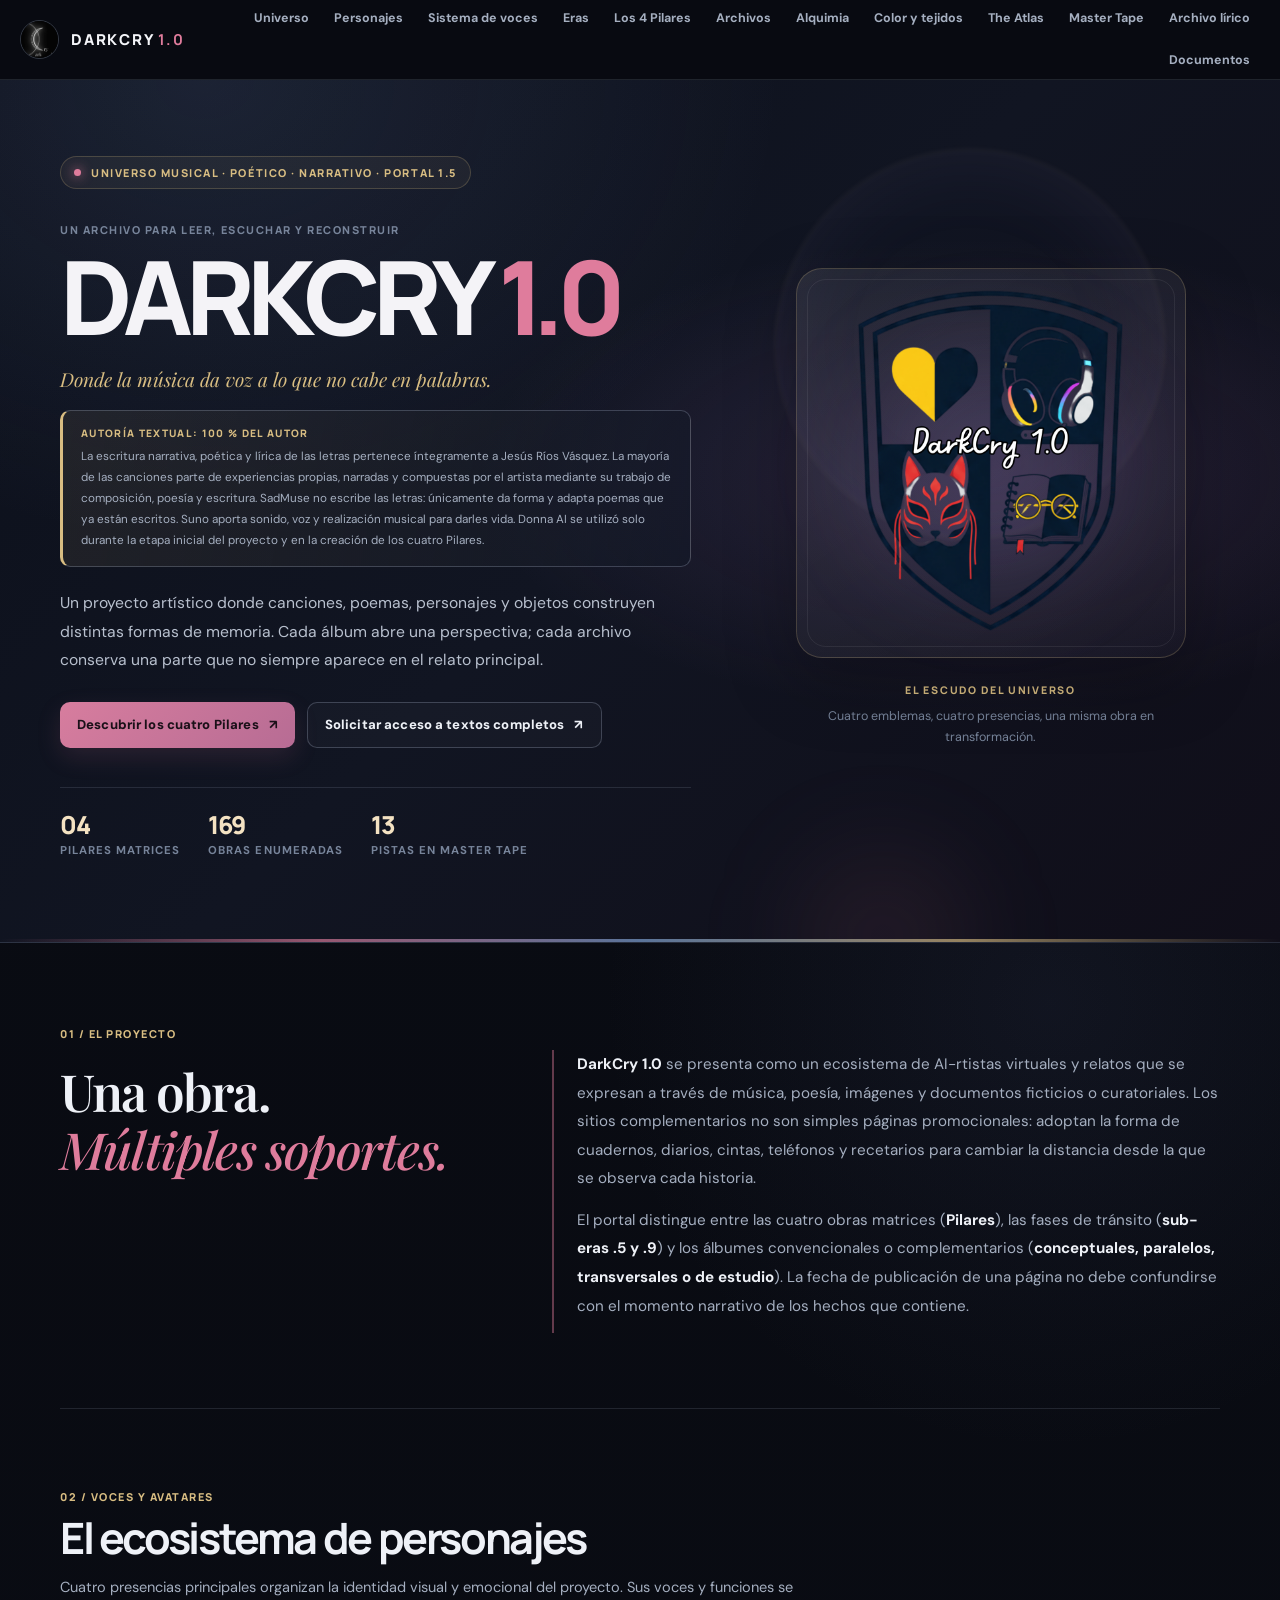
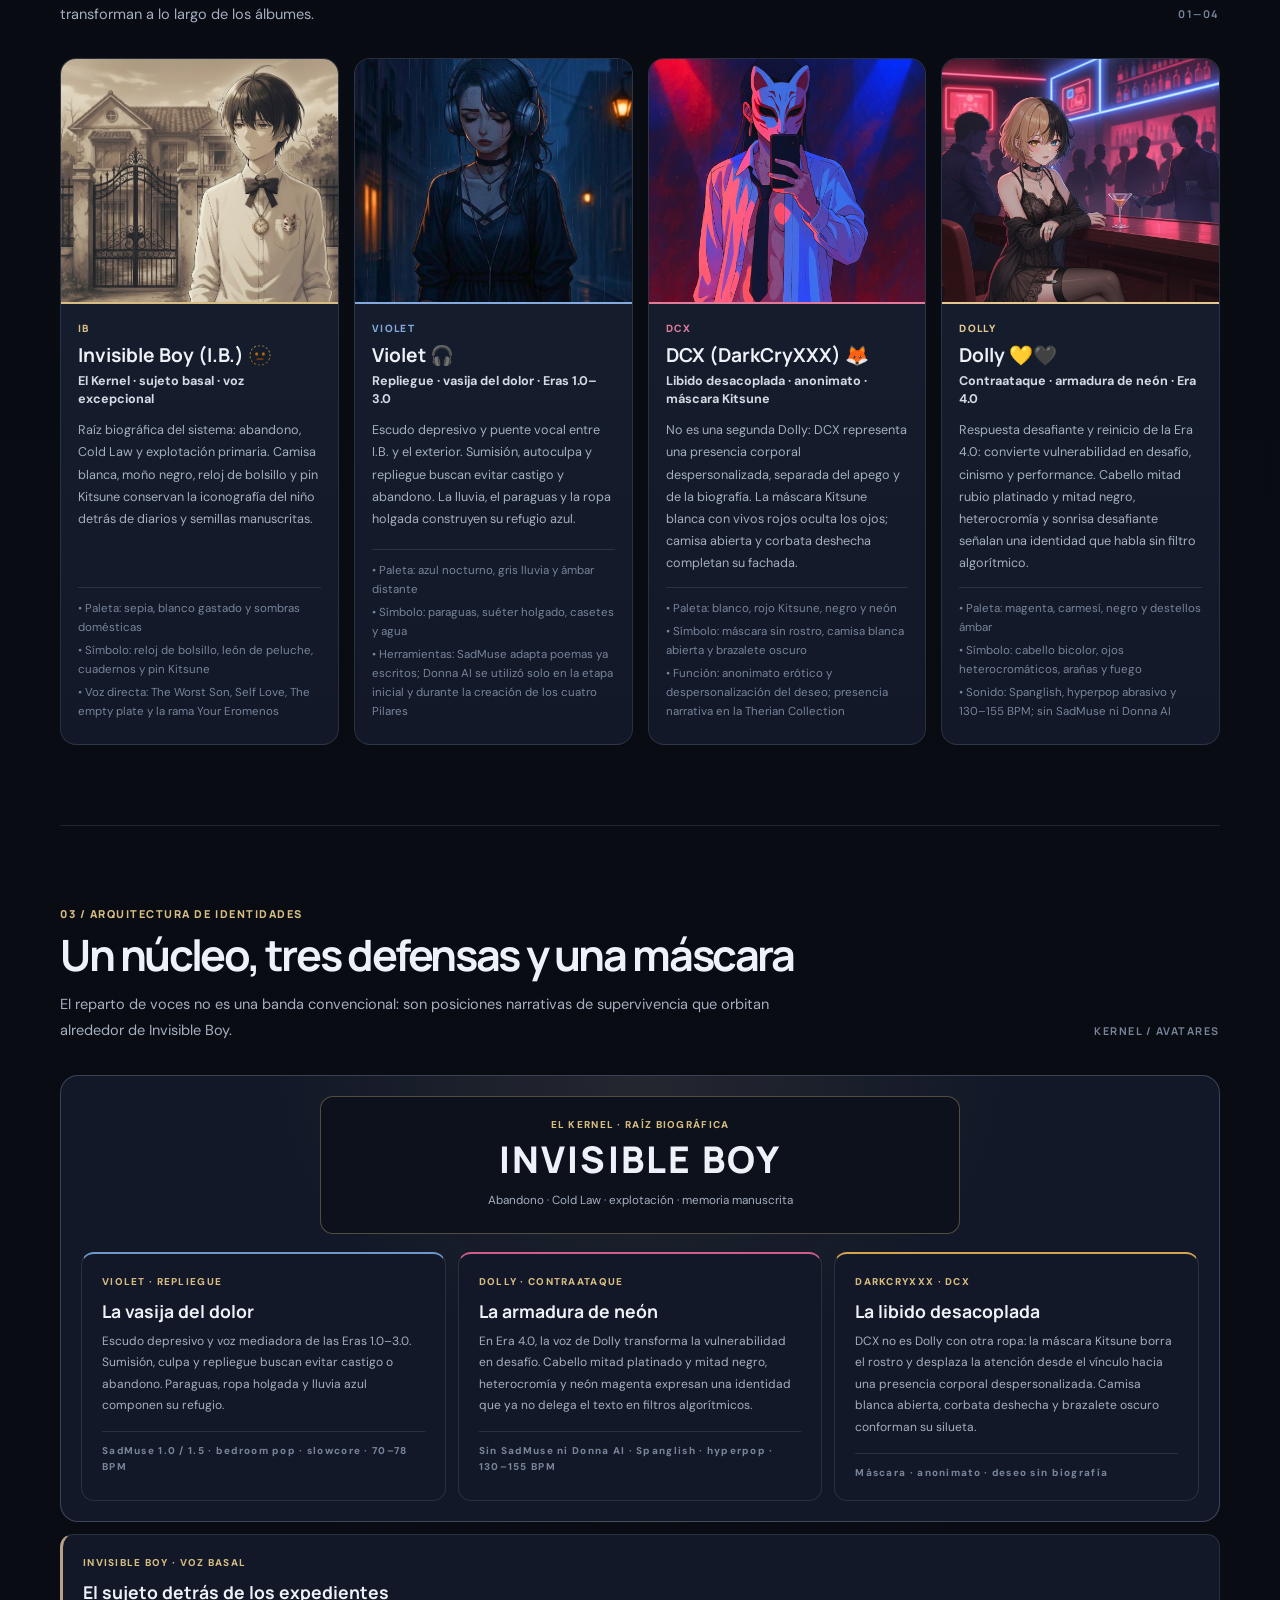
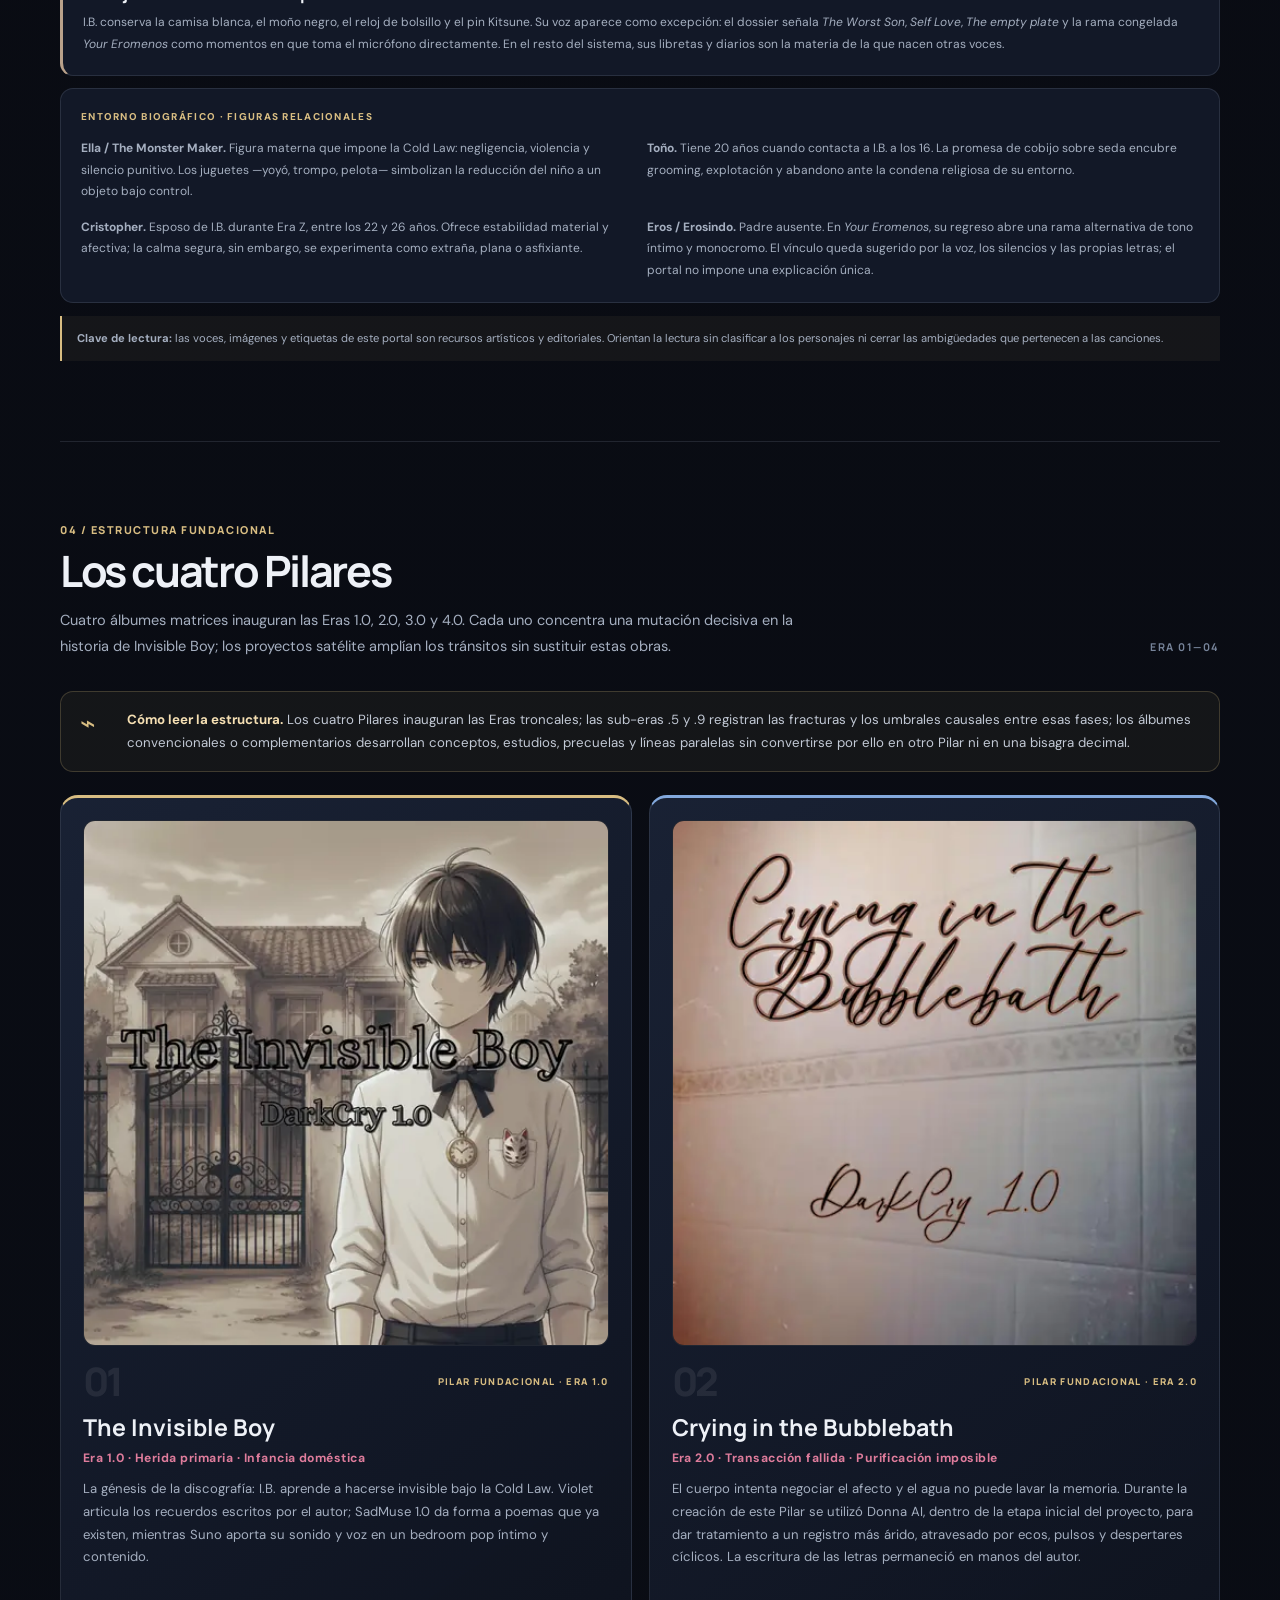
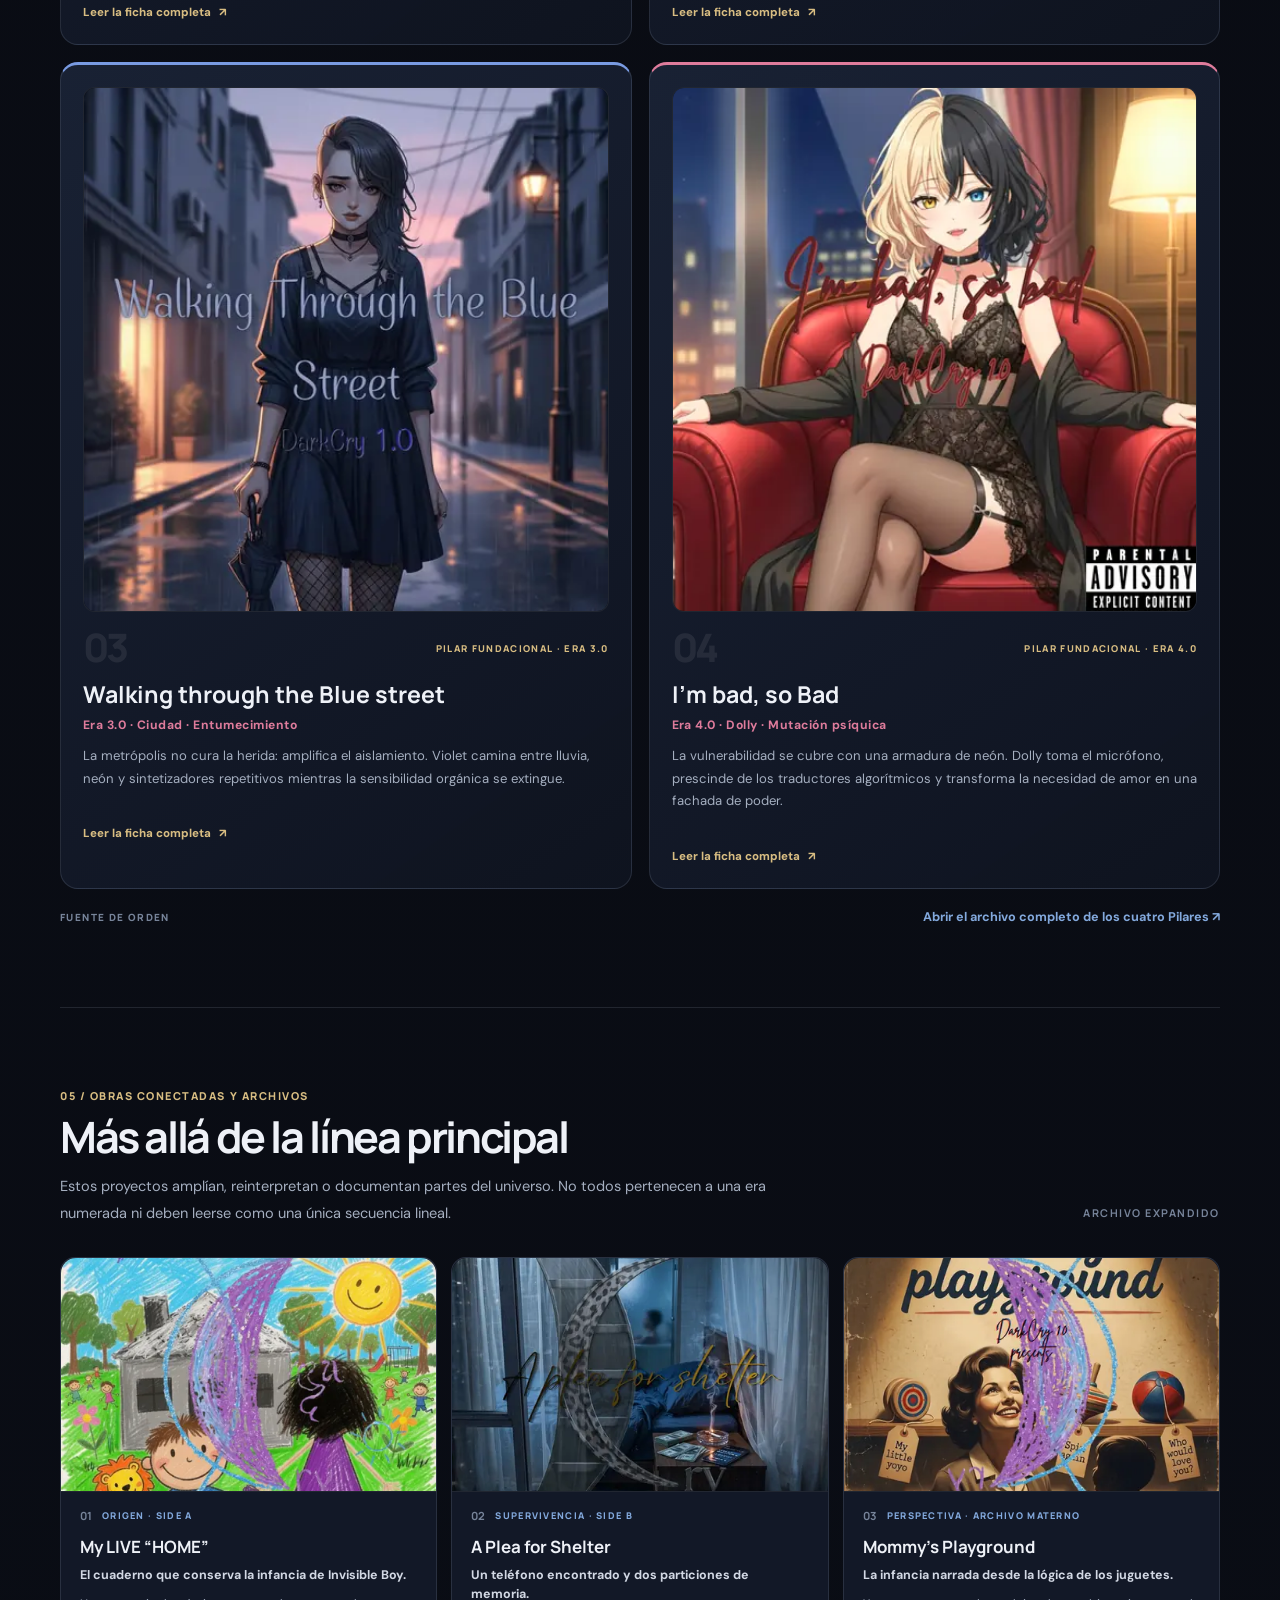
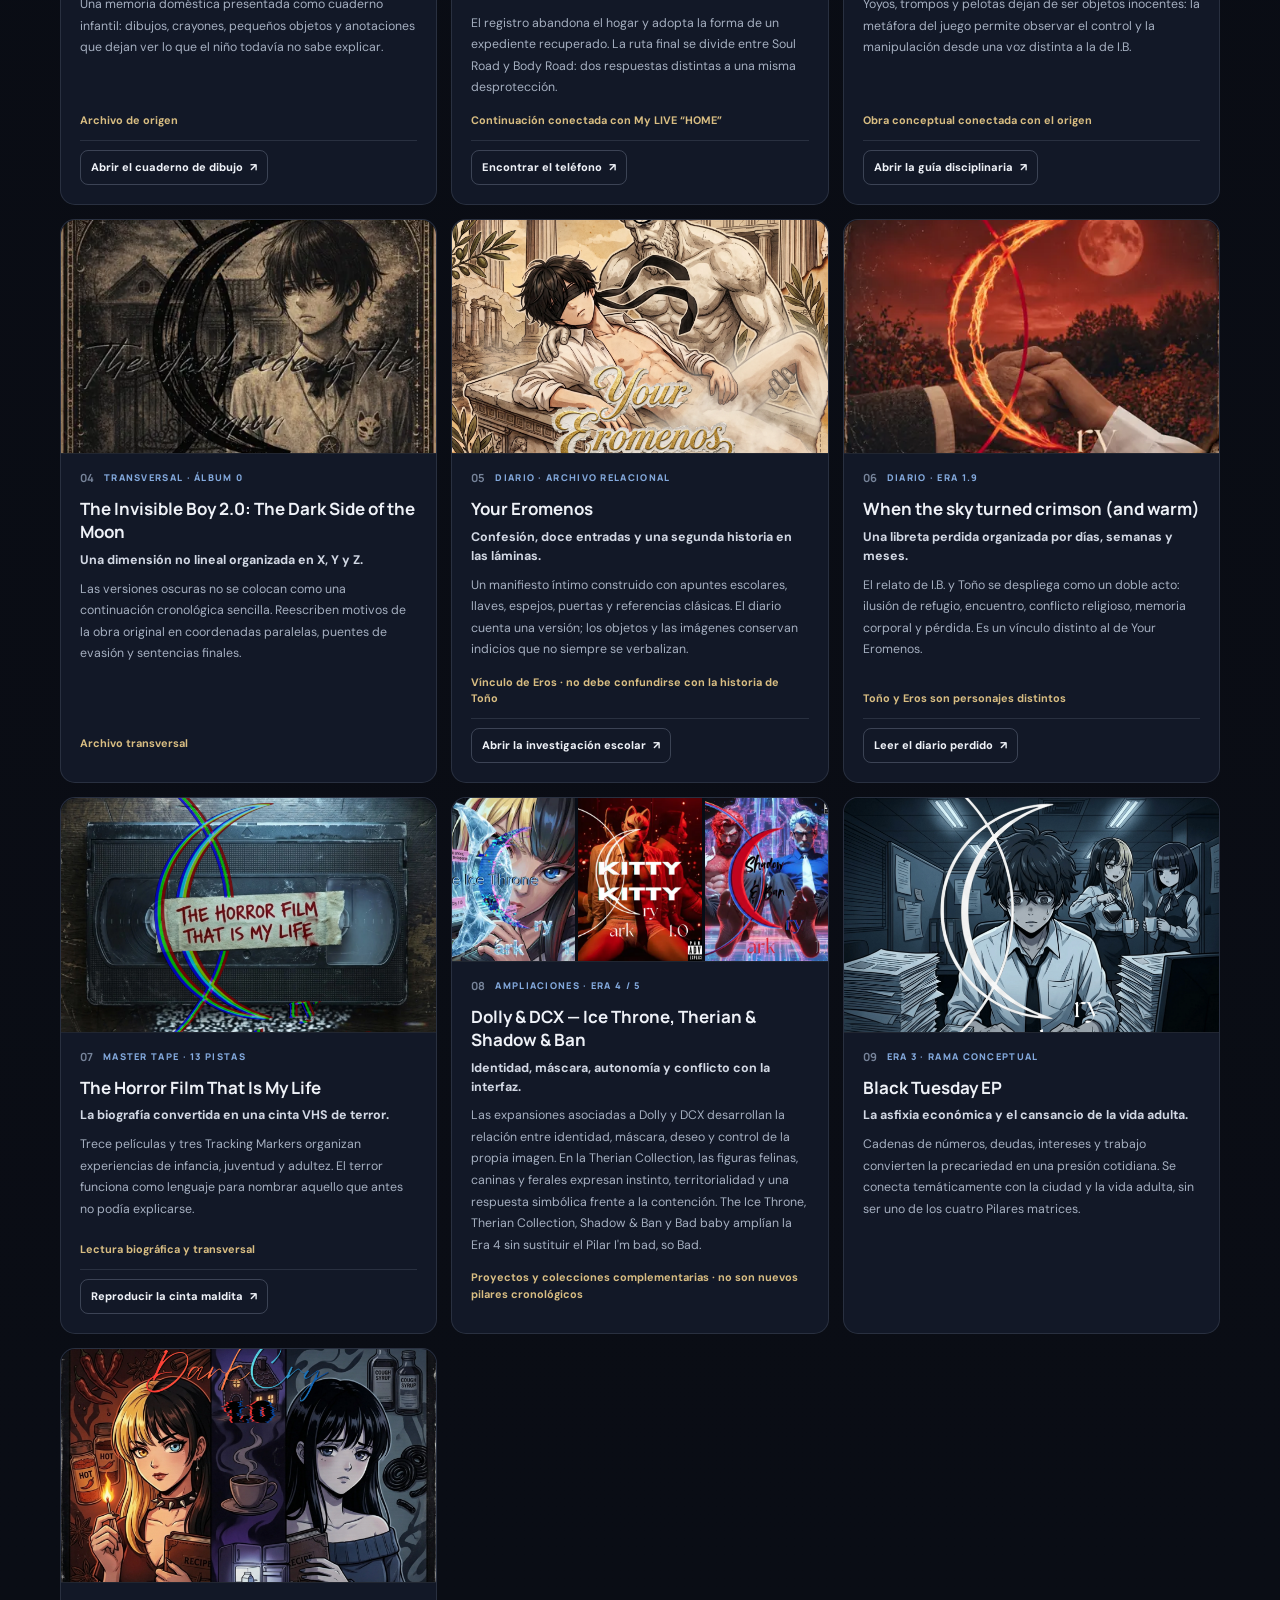
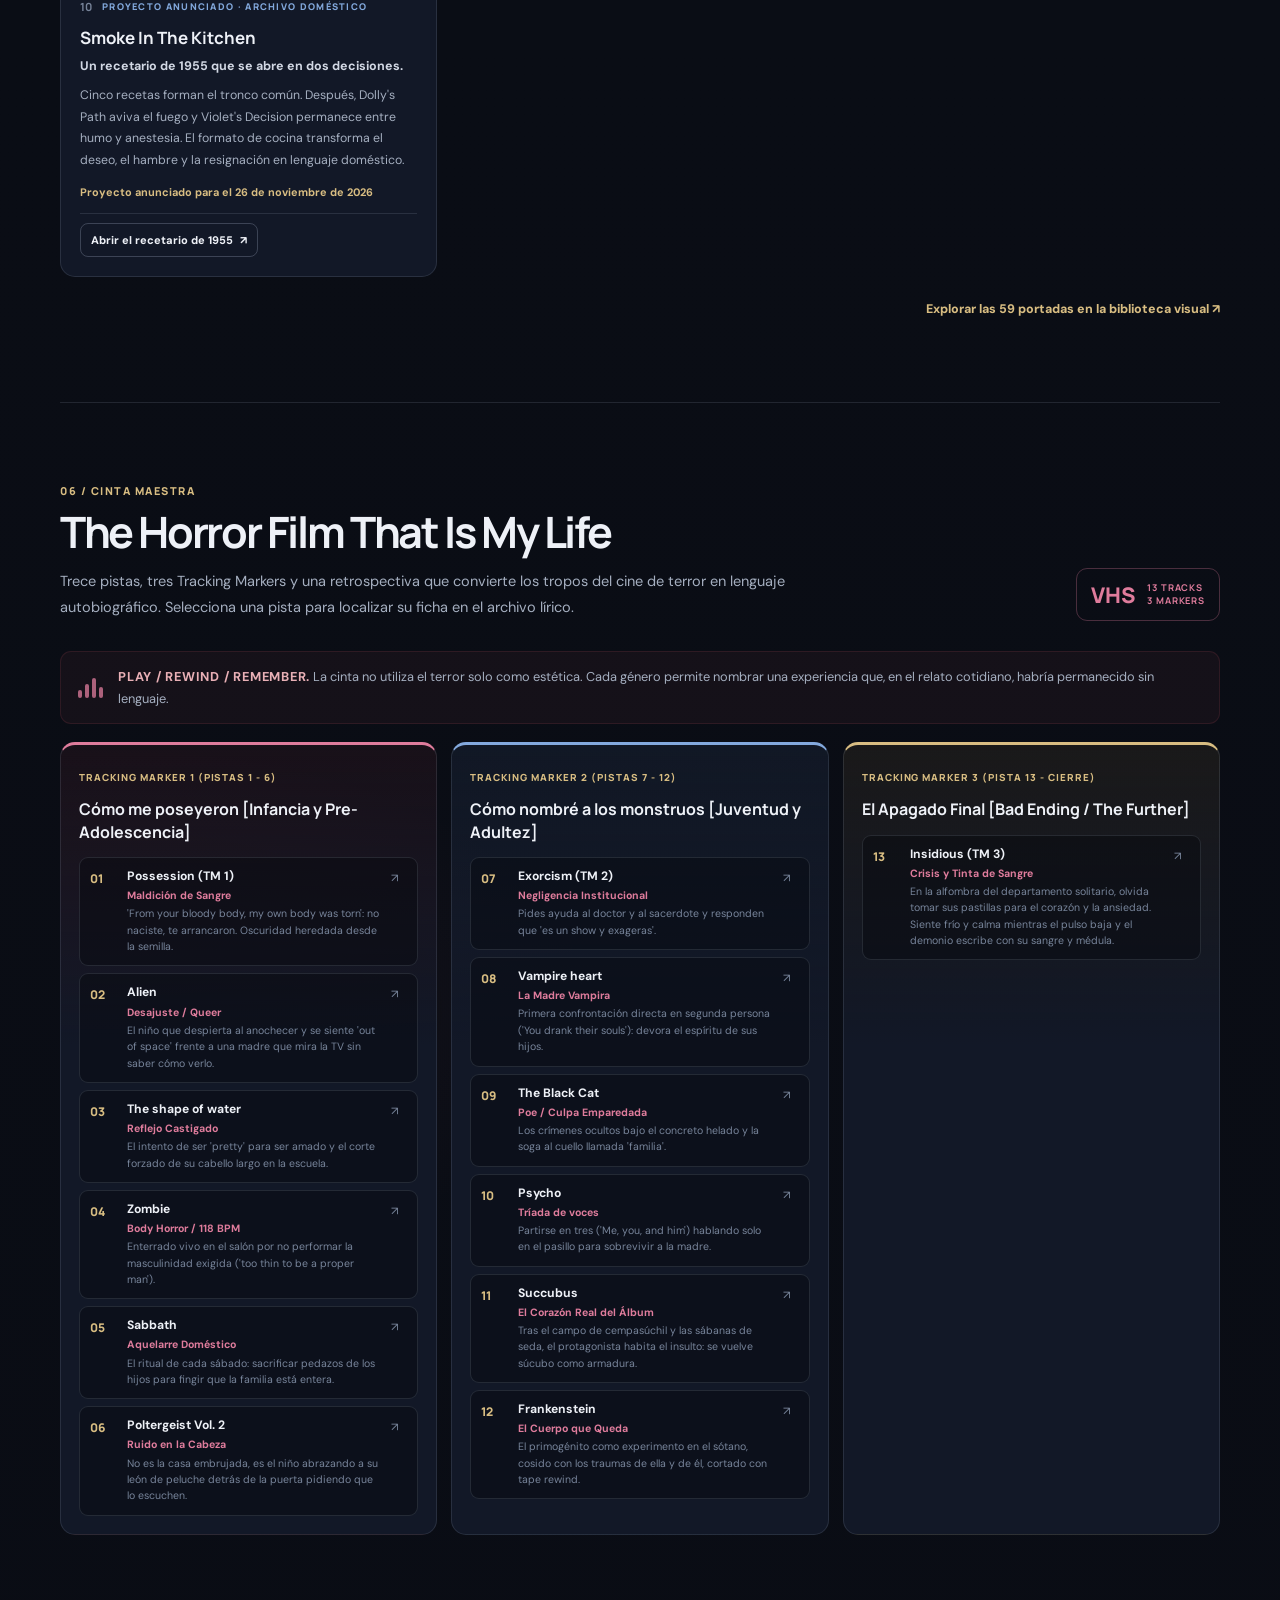
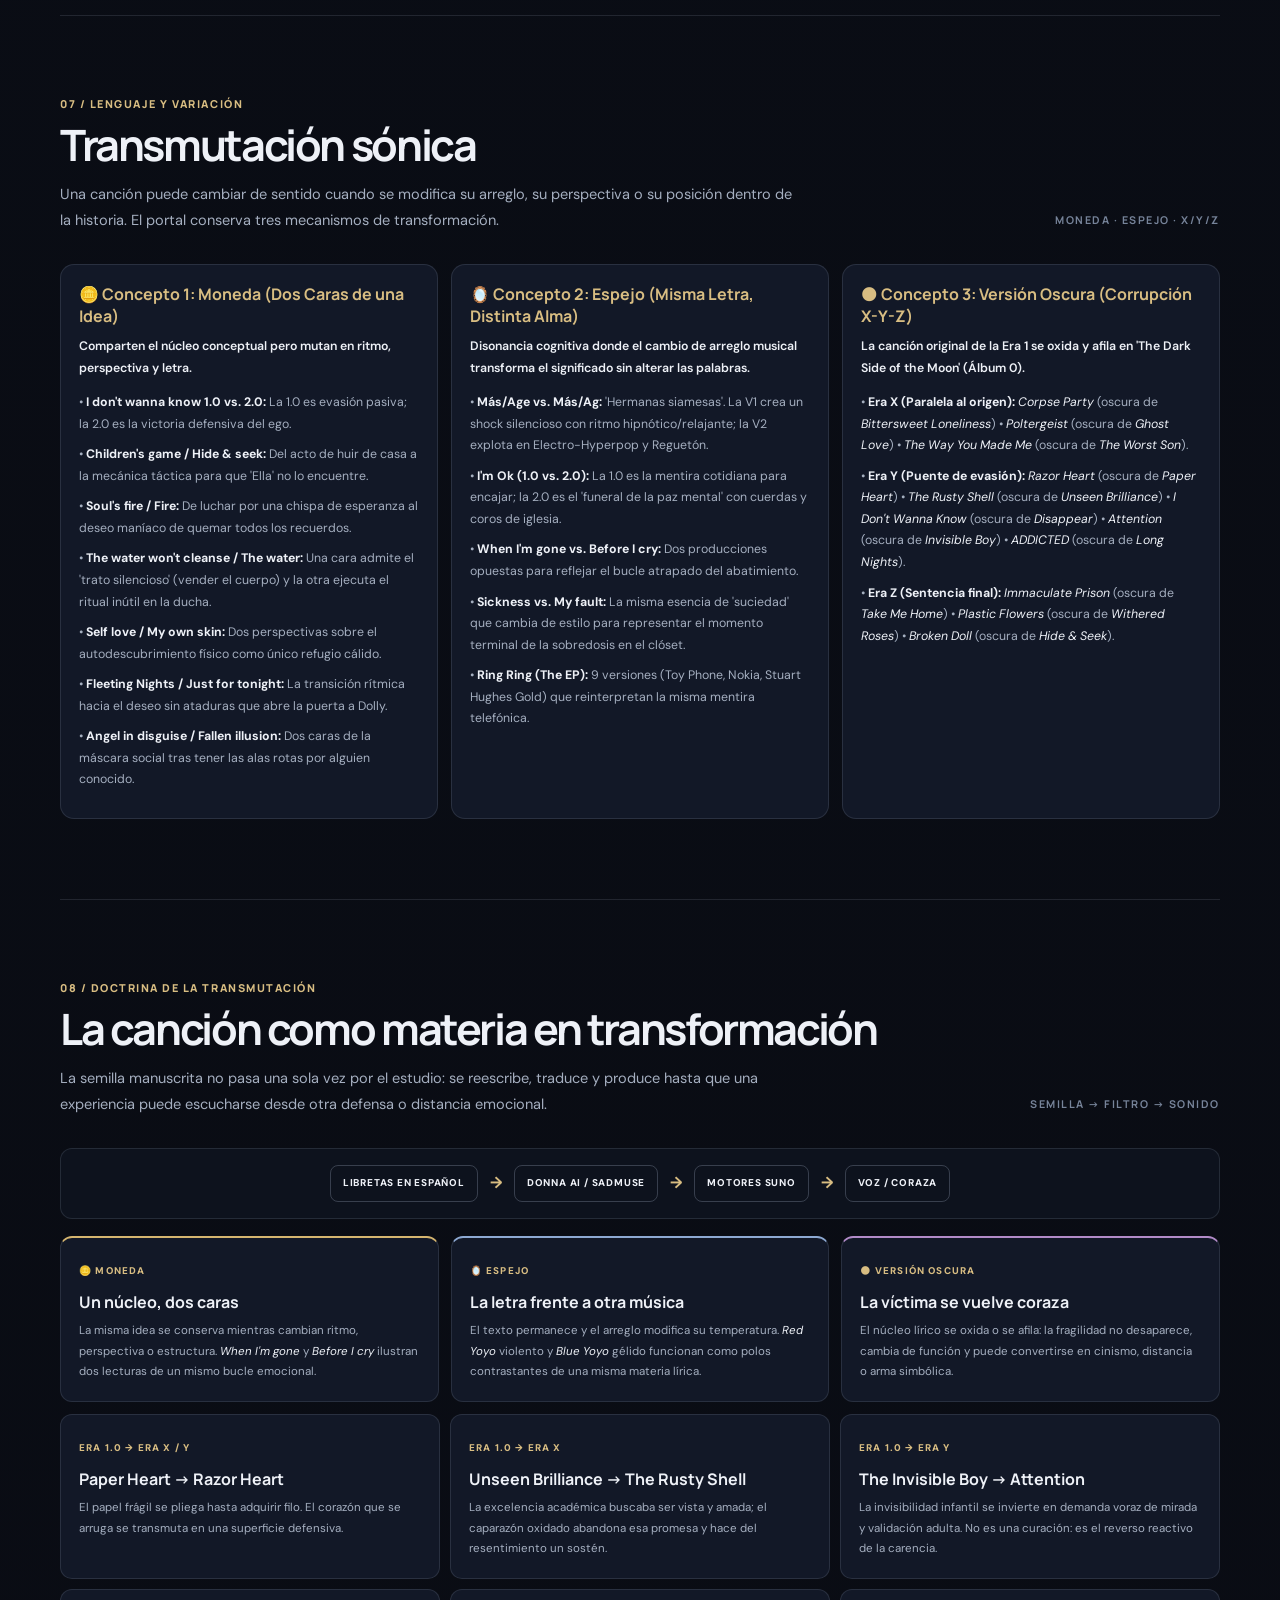
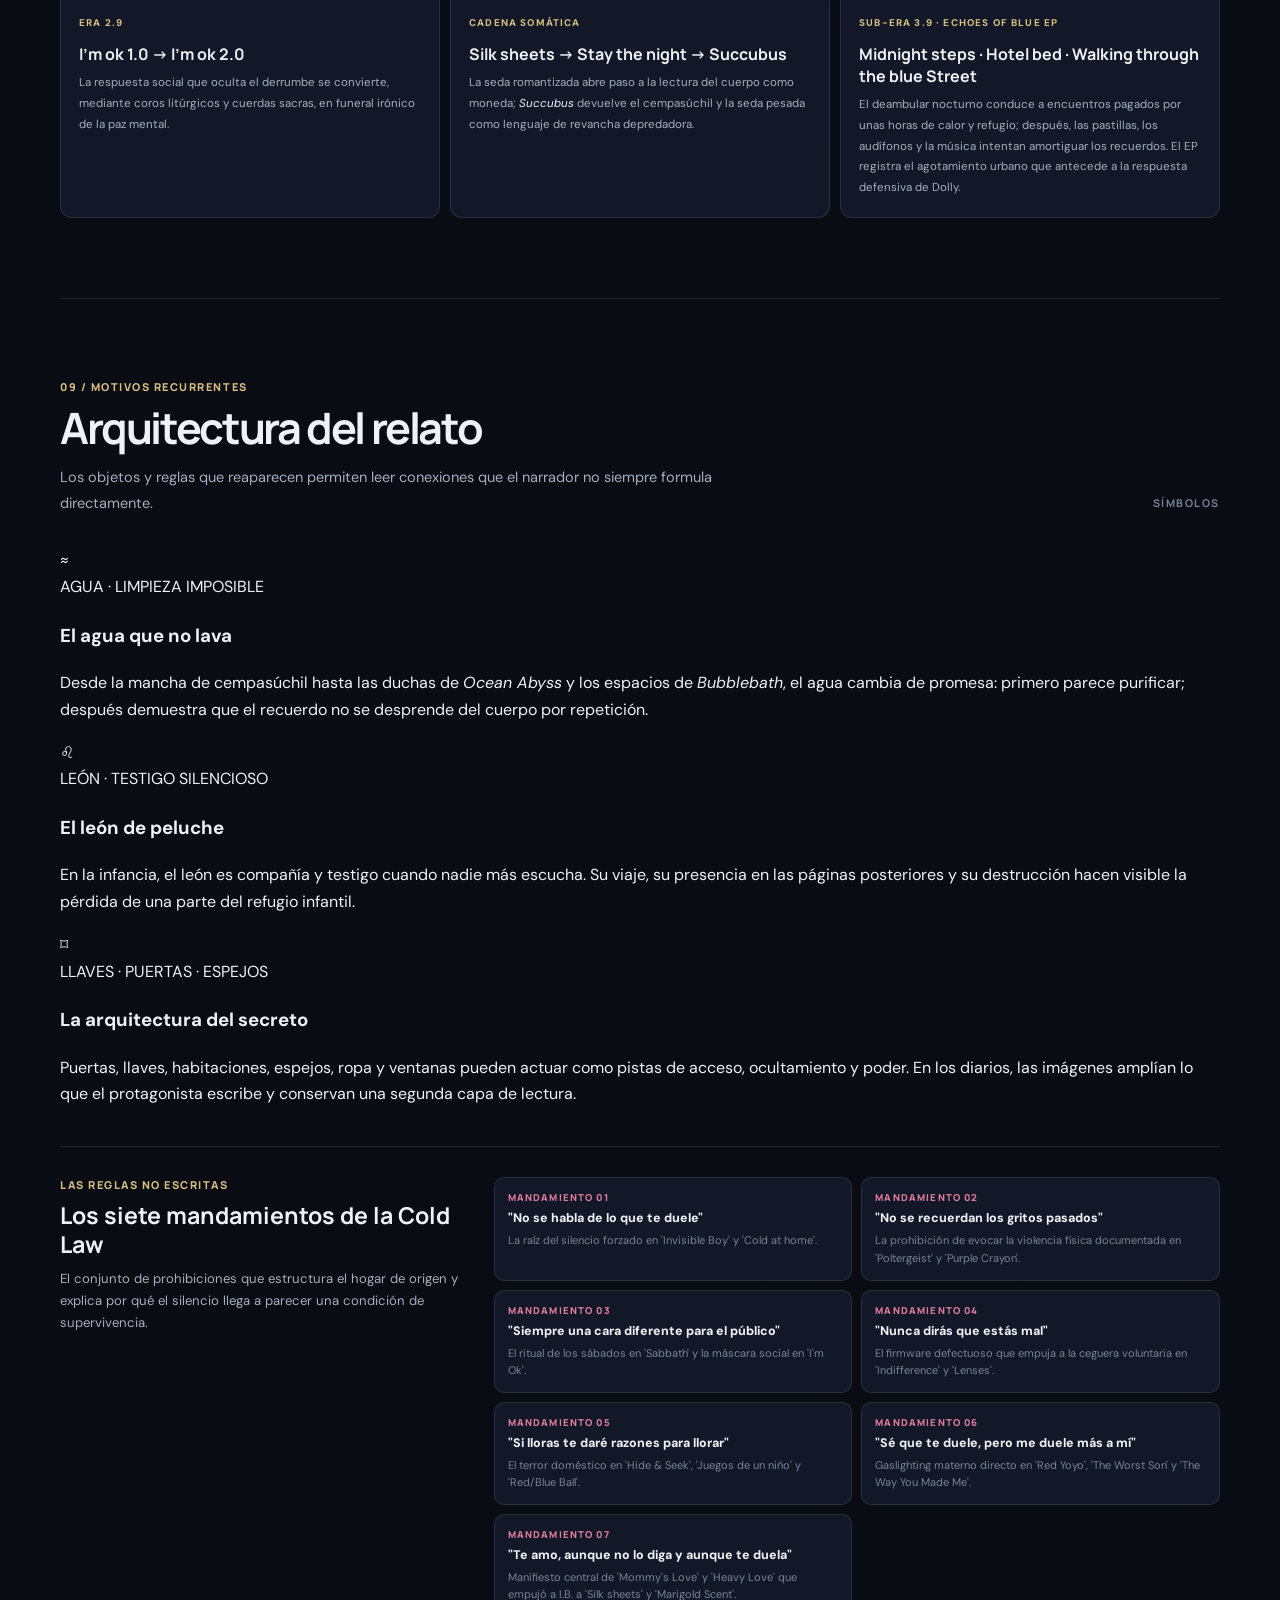
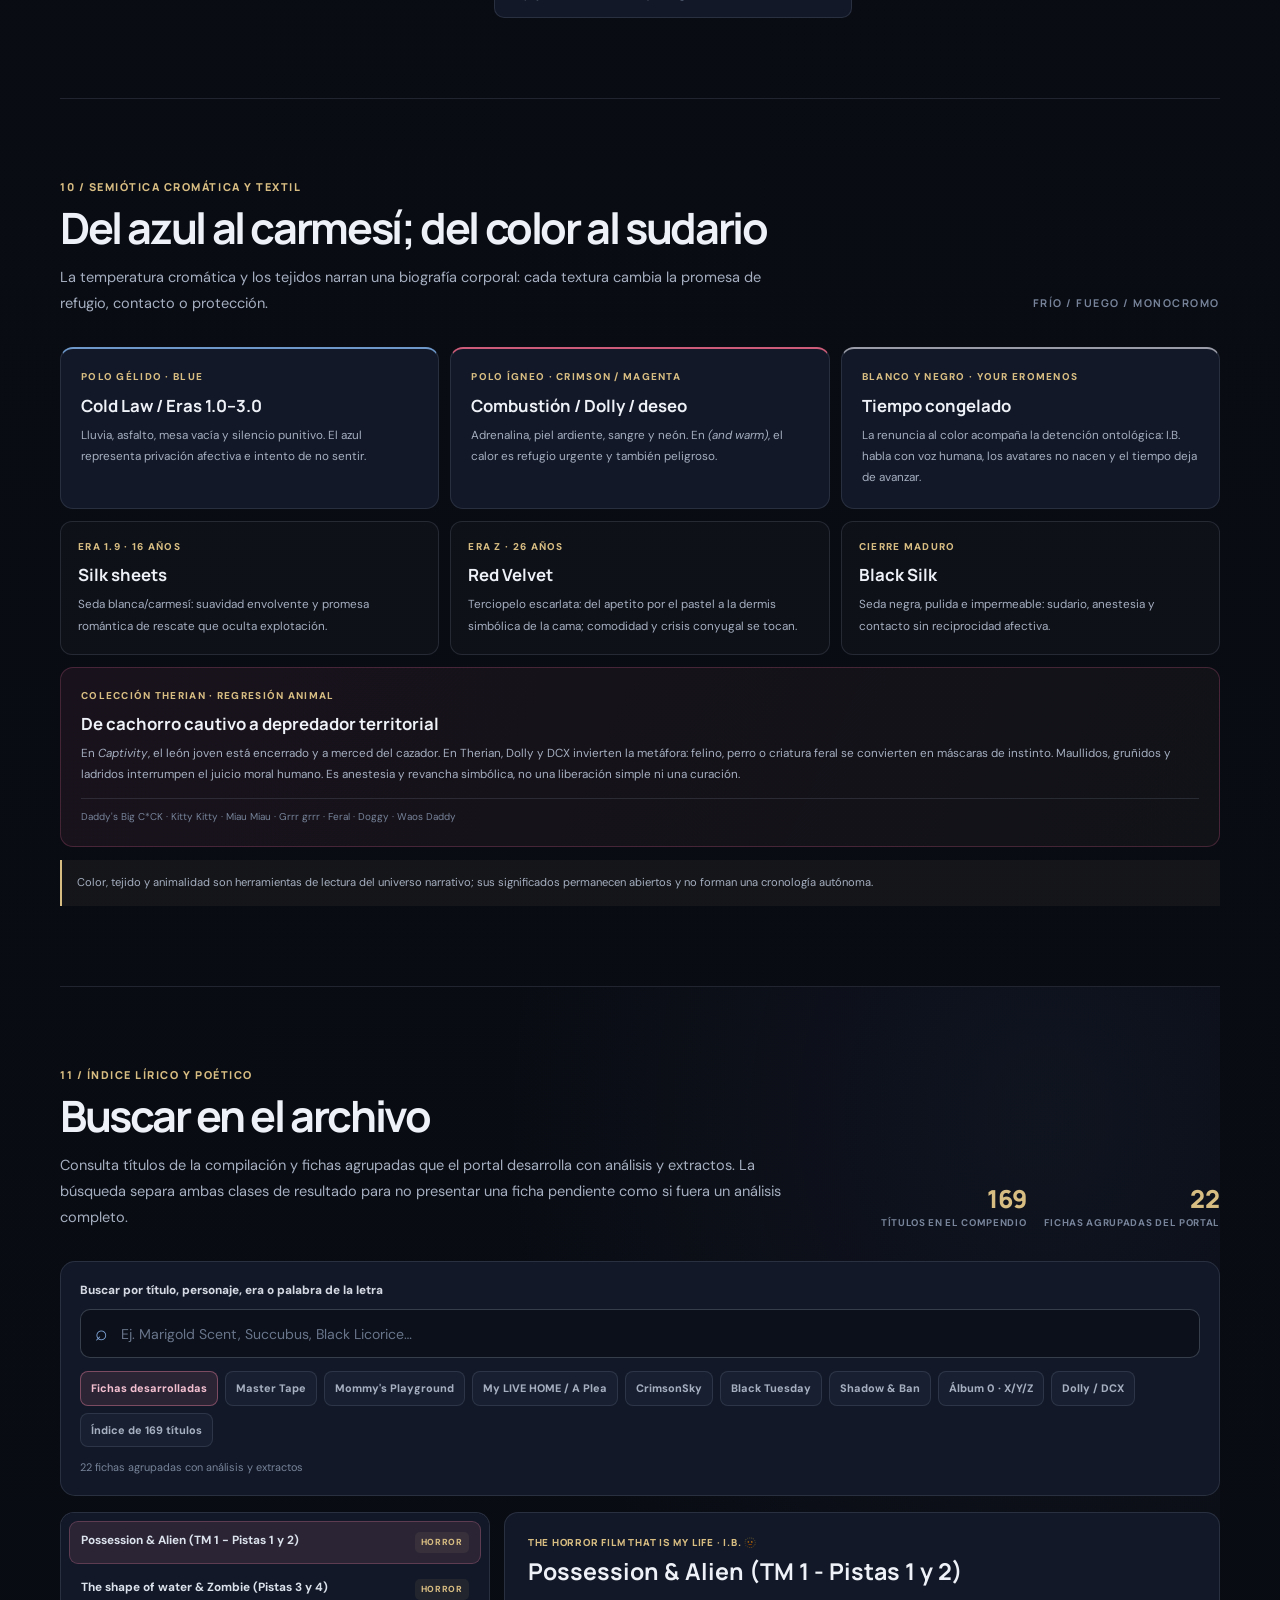
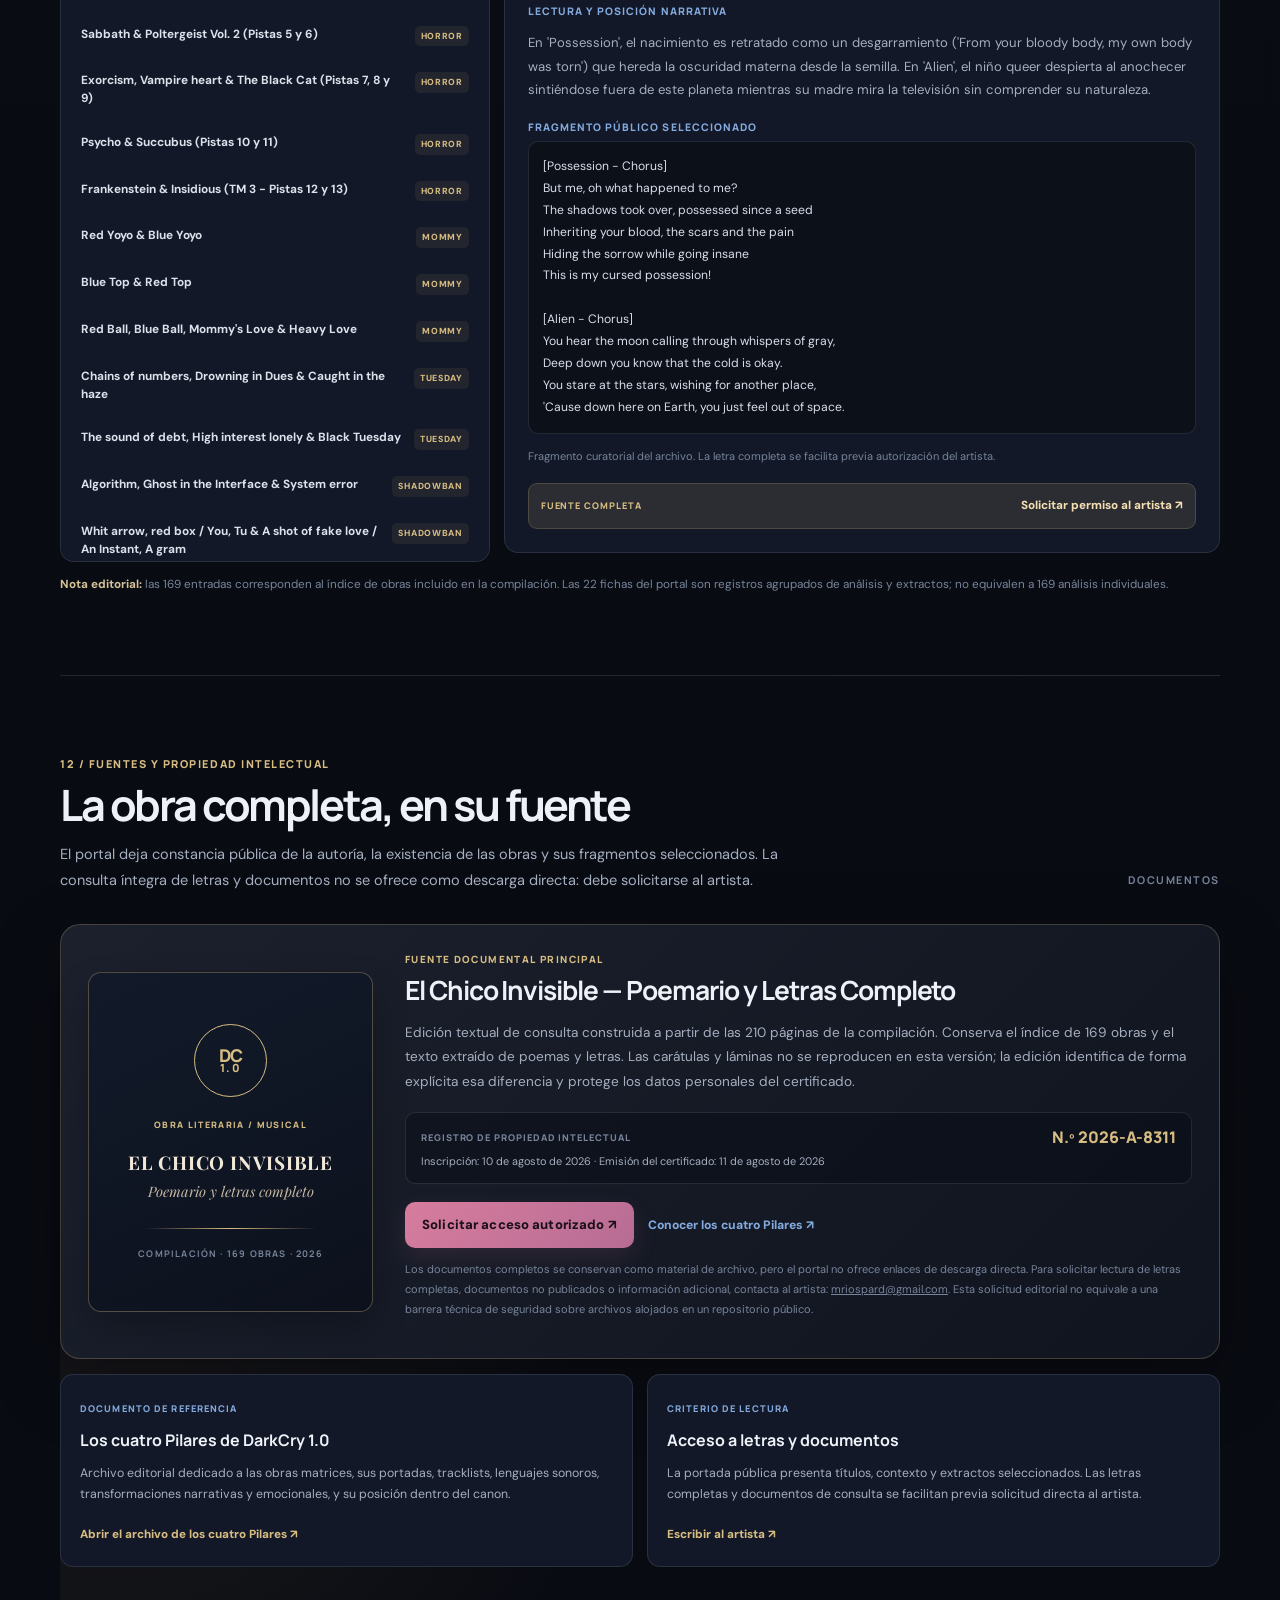
==== index.html @ 2a46eeb3 "Remove duplicate Mommy's Playground external links from filter navigation" ====
<!doctype html>
<html lang="es">
<head>
  <meta charset="utf-8">
  <meta name="viewport" content="width=device-width, initial-scale=1">
  <meta name="theme-color" content="#090b12">
  <title>DarkCry 1.0 — Portal editorial 1.5 | Universo narrativo y archivo lírico</title>
  <meta name="description" content="Portal oficial de DarkCry 1.0: universo musical, poético y narrativo. Conoce los cuatro Pilares, sus personajes y archivos conectados.">
  <meta name="author" content="DarkCry 1.0">
  <meta name="robots" content="index, follow">
  <link rel="canonical" href="https://darkcry10.github.io/">
  <link rel="icon" type="image/png" href="assets/dcx_logo.png">
  <meta property="og:type" content="website">
  <meta property="og:title" content="DarkCry 1.0 — Archivo y universo">
  <meta property="og:description" content="Donde la música da voz a lo que no cabe en palabras. Explora los cuatro Pilares de DarkCry 1.0.">
  <meta property="og:url" content="https://darkcry10.github.io/">
  <meta property="og:image" content="https://darkcry10.github.io/assets/DarkCry%201.0%20logo%202.1.png">
  <meta name="twitter:card" content="summary_large_image">
  <meta name="twitter:title" content="DarkCry 1.0 — Archivo y universo">
  <meta name="twitter:description" content="Donde la música da voz a lo que no cabe en palabras. Explora los cuatro Pilares de DarkCry 1.0.">
  <meta name="twitter:image" content="https://darkcry10.github.io/assets/DarkCry%201.0%20logo%202.1.png">
  <script type="application/ld+json">
  {
    "@context": "https://schema.org",
    "@type": "MusicGroup",
    "name": "DarkCry 1.0",
    "url": "https://darkcry10.github.io/",
    "logo": "https://darkcry10.github.io/assets/DarkCry%201.0%20logo%202.1.png",
    "image": "https://darkcry10.github.io/assets/DCX%20Logo.png",
    "description": "Universo musical, poético y narrativo creado por Jesús Ríos Vásquez. Reúne personajes, álbumes conceptuales, diarios, archivos visuales y una compilación de poemas y letras.",
    "foundingLocation": "Chile",
    "member": [
      {"@type":"Person","name":"Invisible Boy (I.B.)"},
      {"@type":"Person","name":"Violet"},
      {"@type":"Person","name":"DCX"},
      {"@type":"Person","name":"Dolly"}
    ]
  }
  </script>
  <link rel="preconnect" href="https://fonts.googleapis.com">
  <link rel="preconnect" href="https://fonts.gstatic.com" crossorigin>
  <link href="https://fonts.googleapis.com/css2?family=DM+Sans:wght@400;500;600;700&family=Manrope:wght@400;500;600;700;800&family=Playfair+Display:wght@500;600;700&display=swap" rel="stylesheet">
  <link rel="stylesheet" href="styles.css">
  <script defer src="app.js"></script>
</head>
<body>
  <a class="skip-link" href="#contenido">Saltar al contenido</a>

  <header class="site-header">
    <div class="site-header__inner">
      <a class="brand" href="#inicio" aria-label="DarkCry 1.0 — inicio">
        <img src="assets/dcx_logo.png" alt="" class="brand__mark">
        <span class="brand__wordmark">DARKCRY <strong>1.0</strong></span>
      </a>

      <button class="menu-toggle" id="menu-toggle" type="button" aria-expanded="false" aria-controls="site-nav">
        <span></span><span></span><span></span>
        <b>Menú</b>
      </button>

      <nav class="site-nav" id="site-nav" aria-label="Navegación principal">
        <a href="#universo">Universo</a>
        <a href="#personajes">Personajes</a><a href="#sistema-voces">Sistema de voces</a>
        <a href="#cronologia">Eras</a>
        <a href="https://darkcry10.github.io/los4pilares/">Los 4 Pilares</a>
        <a href="#archivos">Archivos</a><a href="#alquimia">Alquimia</a><a href="#lenguaje-termico">Color y tejidos</a><a href="https://darkcry10.github.io/theatlas/">The Atlas</a>
        <a href="#master-tape">Master Tape</a>
        <a href="#archivo">Archivo lírico</a>
        <a href="#documentos">Documentos</a>
      </nav>
    </div>
  </header>

  <main id="contenido">
    <section class="hero" id="inicio">
      <div class="hero__glow hero__glow--one"></div>
      <div class="hero__glow hero__glow--two"></div>
      <div class="page-shell hero__layout">
        <div class="hero__copy">
          <div class="eyebrow"><span class="eyebrow__dot"></span> UNIVERSO MUSICAL · POÉTICO · NARRATIVO · PORTAL 1.5</div>
          <p class="hero__overline">UN ARCHIVO PARA LEER, ESCUCHAR Y RECONSTRUIR</p>
          <h1>DARKCRY <span>1.0</span></h1>
          <p class="hero__tagline">Donde la música da voz a lo que no cabe en palabras.</p>
          <div class="authorship-note" aria-label="Autoría textual y proceso creativo">
            <strong>Autoría textual: 100 % del autor</strong>
            <p>La escritura narrativa, poética y lírica de las letras pertenece íntegramente a Jesús Ríos Vásquez. La mayoría de las canciones parte de experiencias propias, narradas y compuestas por el artista mediante su trabajo de composición, poesía y escritura. SadMuse no escribe las letras: únicamente da forma y adapta poemas que ya están escritos. Suno aporta sonido, voz y realización musical para darles vida. Donna AI se utilizó solo durante la etapa inicial del proyecto y en la creación de los cuatro Pilares.</p>
          </div>
          <p class="hero__description">
            Un proyecto artístico donde canciones, poemas, personajes y objetos construyen distintas formas de memoria. Cada álbum abre una perspectiva; cada archivo conserva una parte que no siempre aparece en el relato principal.
          </p>
          <div class="hero__actions">
            <a class="button button--primary" href="https://darkcry10.github.io/los4pilares/">Descubrir los cuatro Pilares <span aria-hidden="true">↗</span></a>
            <a class="button button--quiet" href="mailto:mriospard@gmail.com?subject=Solicitud%20de%20acceso%20a%20DarkCry%201.0">Solicitar acceso a textos completos <span aria-hidden="true">↗</span></a>
          </div>
          <div class="hero__metrics" aria-label="Datos del archivo">
            <div class="metric"><strong>04</strong><span>Pilares matrices</span></div>
            <div class="metric"><strong>169</strong><span>obras enumeradas</span></div>
            <div class="metric"><strong>13</strong><span>pistas en Master Tape</span></div>
          </div>
        </div>
        <div class="hero__art">
          <div class="hero__crest-frame">
            <div class="hero__crest-halo"></div>
            <img src="assets/DarkCry 1.0 logo 2.1.png" alt="Escudo DarkCry 1.0: corazón dividido, audífonos, máscara Kitsune y cuaderno con lentes" class="hero__crest">
          </div>
          <div class="hero__art-caption">
            <span>EL ESCUDO DEL UNIVERSO</span>
            <p>Cuatro emblemas, cuatro presencias, una misma obra en transformación.</p>
          </div>
        </div>
      </div>
      <div class="hero__bottom-line"></div>
    </section>

    <div class="page-shell">
      <section class="intro-band" id="universo">
        <div class="section-kicker">01 / EL PROYECTO</div>
        <div class="intro-band__grid">
          <div>
            <h2>Una obra.<br><em>Múltiples soportes.</em></h2>
          </div>
          <div class="intro-band__text">
            <p><strong>DarkCry 1.0</strong> se presenta como un ecosistema de AI-rtistas virtuales y relatos que se expresan a través de música, poesía, imágenes y documentos ficticios o curatoriales. Los sitios complementarios no son simples páginas promocionales: adoptan la forma de cuadernos, diarios, cintas, teléfonos y recetarios para cambiar la distancia desde la que se observa cada historia.</p>
            <p>El portal distingue entre las cuatro obras matrices (<strong>Pilares</strong>), las fases de tránsito (<strong>sub-eras .5 y .9</strong>) y los álbumes convencionales o complementarios (<strong>conceptuales, paralelos, transversales o de estudio</strong>). La fecha de publicación de una página no debe confundirse con el momento narrativo de los hechos que contiene.</p>
          </div>
        </div>
      </section>

      <section class="section" id="personajes">
        <div class="section-heading">
          <div>
            <div class="section-kicker">02 / VOCES Y AVATARES</div>
            <h2>El ecosistema de personajes</h2>
            <p>Cuatro presencias principales organizan la identidad visual y emocional del proyecto. Sus voces y funciones se transforman a lo largo de los álbumes.</p>
          </div>
          <span class="section-index">01—04</span>
        </div>
        <div class="characters-grid" id="characters-container"></div>
      </section>

      
<section class="section voice-architecture" id="sistema-voces">
<div class="section-heading"><div><div class="section-kicker">03 / ARQUITECTURA DE IDENTIDADES</div><h2>Un núcleo, tres defensas y una máscara</h2><p>El reparto de voces no es una banda convencional: son posiciones narrativas de supervivencia que orbitan alrededor de Invisible Boy.</p></div><span class="section-index">KERNEL / AVATARES</span></div>
<div class="kernel-panel"><div class="kernel-core"><small>EL KERNEL · RAÍZ BIOGRÁFICA</small><strong>INVISIBLE BOY</strong><span>Abandono · Cold Law · explotación · memoria manuscrita</span></div><div class="kernel-branches">
<article class="lore-card violet-card"><span>VIOLET · REPLIEGUE</span><h3>La vasija del dolor</h3><p>Escudo depresivo y voz mediadora de las Eras 1.0–3.0. Sumisión, culpa y repliegue buscan evitar castigo o abandono. Paraguas, ropa holgada y lluvia azul componen su refugio.</p><small>SadMuse 1.0 / 1.5 · bedroom pop · slowcore · 70–78 BPM</small></article>
<article class="lore-card dolly-card"><span>DOLLY · CONTRAATAQUE</span><h3>La armadura de neón</h3><p>En Era 4.0, la voz de Dolly transforma la vulnerabilidad en desafío. Cabello mitad platinado y mitad negro, heterocromía y neón magenta expresan una identidad que ya no delega el texto en filtros algorítmicos.</p><small>Sin SadMuse ni Donna AI · Spanglish · hyperpop · 130–155 BPM</small></article>
<article class="lore-card dcx-card"><span>DARKCRYXXX · DCX</span><h3>La libido desacoplada</h3><p>DCX no es Dolly con otra ropa: la máscara Kitsune borra el rostro y desplaza la atención desde el vínculo hacia una presencia corporal despersonalizada. Camisa blanca abierta, corbata deshecha y brazalete oscuro conforman su silueta.</p><small>Máscara · anonimato · deseo sin biografía</small></article>
</div></div>
<div class="lore-card ib-card"><span>INVISIBLE BOY · VOZ BASAL</span><h3>El sujeto detrás de los expedientes</h3><p>I.B. conserva la camisa blanca, el moño negro, el reloj de bolsillo y el pin Kitsune. Su voz aparece como excepción: el dossier señala <em>The Worst Son</em>, <em>Self Love</em>, <em>The empty plate</em> y la rama congelada <em>Your Eromenos</em> como momentos en que toma el micrófono directamente. En el resto del sistema, sus libretas y diarios son la materia de la que nacen otras voces.</p></div>
<div class="lore-card supporting-cast"><span>ENTORNO BIOGRÁFICO · FIGURAS RELACIONALES</span><div class="supporting-grid">
<p><strong>Ella / The Monster Maker.</strong> Figura materna que impone la Cold Law: negligencia, violencia y silencio punitivo. Los juguetes —yoyó, trompo, pelota— simbolizan la reducción del niño a un objeto bajo control.</p>
<p><strong>Toño.</strong> Tiene 20 años cuando contacta a I.B. a los 16. La promesa de cobijo sobre seda encubre grooming, explotación y abandono ante la condena religiosa de su entorno.</p>
<p><strong>Cristopher.</strong> Esposo de I.B. durante Era Z, entre los 22 y 26 años. Ofrece estabilidad material y afectiva; la calma segura, sin embargo, se experimenta como extraña, plana o asfixiante.</p>
<p><strong>Eros / Erosindo.</strong> Padre ausente. En <em>Your Eromenos</em>, su regreso abre una rama alternativa de tono íntimo y monocromo. El vínculo queda sugerido por la voz, los silencios y las propias letras; el portal no impone una explicación única.</p>
</div></div>
<p class="lore-disclaimer"><strong>Clave de lectura:</strong> las voces, imágenes y etiquetas de este portal son recursos artísticos y editoriales. Orientan la lectura sin clasificar a los personajes ni cerrar las ambigüedades que pertenecen a las canciones.</p>
</section>
<section class="section chronology-section" id="cronologia">
        <div class="section-heading">
          <div>
            <div class="section-kicker">04 / ESTRUCTURA FUNDACIONAL</div>
            <h2>Los cuatro Pilares</h2>
            <p>Cuatro álbumes matrices inauguran las Eras 1.0, 2.0, 3.0 y 4.0. Cada uno concentra una mutación decisiva en la historia de Invisible Boy; los proyectos satélite amplían los tránsitos sin sustituir estas obras.</p>
          </div>
          <span class="section-index">ERA 01—04</span>
        </div>

        <div class="chronology-note">
          <span class="chronology-note__symbol">⌁</span>
          <p><strong>Cómo leer la estructura.</strong> Los cuatro Pilares inauguran las Eras troncales; las sub-eras .5 y .9 registran las fracturas y los umbrales causales entre esas fases; los álbumes convencionales o complementarios desarrollan conceptos, estudios, precuelas y líneas paralelas sin convertirse por ello en otro Pilar ni en una bisagra decimal.</p>
        </div>
        <div class="era-grid" id="pillar-eras"></div>
        <div class="chronology-footnote">
          <span>FUENTE DE ORDEN</span>
          <a href="https://darkcry10.github.io/los4pilares/">Abrir el archivo completo de los cuatro Pilares ↗</a>
        </div>
      </section>

      <section class="section" id="archivos">
        <div class="section-heading">
          <div>
            <div class="section-kicker">05 / OBRAS CONECTADAS Y ARCHIVOS</div>
            <h2>Más allá de la línea principal</h2>
            <p>Estos proyectos amplían, reinterpretan o documentan partes del universo. No todos pertenecen a una era numerada ni deben leerse como una única secuencia lineal.</p>
          </div>
          <span class="section-index">ARCHIVO EXPANDIDO</span>
        </div>
        <div class="archive-grid" id="archive-projects"></div>
        <p class="archive-visual-index"><a href="https://darkcry10.github.io/assets/covers/03-catalogo/catalogo.html">Explorar las 59 portadas en la biblioteca visual ↗</a></p>
      </section>

      <section class="section master-section" id="master-tape">
        <div class="section-heading">
          <div>
            <div class="section-kicker">06 / CINTA MAESTRA</div>
            <h2>The Horror Film That Is My Life</h2>
            <p>Trece pistas, tres Tracking Markers y una retrospectiva que convierte los tropos del cine de terror en lenguaje autobiográfico. Selecciona una pista para localizar su ficha en el archivo lírico.</p>
          </div>
          <div class="master-stamp"><span>VHS</span><small>13 TRACKS<br>3 MARKERS</small></div>
        </div>
        <div class="master-intro">
          <div class="master-intro__signal"><span></span><span></span><span></span><span></span></div>
          <p><strong>PLAY / REWIND / REMEMBER.</strong> La cinta no utiliza el terror solo como estética. Cada género permite nombrar una experiencia que, en el relato cotidiano, habría permanecido sin lenguaje.</p>
        </div>
        <div class="marker-grid" id="master-tape-container"></div>
      </section>

      <section class="section" id="transmutacion">
        <div class="section-heading">
          <div>
            <div class="section-kicker">07 / LENGUAJE Y VARIACIÓN</div>
            <h2>Transmutación sónica</h2>
            <p>Una canción puede cambiar de sentido cuando se modifica su arreglo, su perspectiva o su posición dentro de la historia. El portal conserva tres mecanismos de transformación.</p>
          </div>
          <span class="section-index">MONEDA · ESPEJO · X/Y/Z</span>
        </div>
        <div class="concept-grid" id="transmutation-container"></div>
      </section>

      
<section class="section alchemy-section" id="alquimia">
<div class="section-heading"><div><div class="section-kicker">08 / DOCTRINA DE LA TRANSMUTACIÓN</div><h2>La canción como materia en transformación</h2><p>La semilla manuscrita no pasa una sola vez por el estudio: se reescribe, traduce y produce hasta que una experiencia puede escucharse desde otra defensa o distancia emocional.</p></div><span class="section-index">SEMILLA → FILTRO → SONIDO</span></div>
<div class="alchemy-flow"><span>LIBRETAS EN ESPAÑOL</span><b>→</b><span>DONNA AI / SADMUSE</span><b>→</b><span>MOTORES SUNO</span><b>→</b><span>VOZ / CORAZA</span></div>
<div class="transmutation-ledger">
<article><span>🪙 MONEDA</span><h3>Un núcleo, dos caras</h3><p>La misma idea se conserva mientras cambian ritmo, perspectiva o estructura. <em>When I'm gone</em> y <em>Before I cry</em> ilustran dos lecturas de un mismo bucle emocional.</p></article>
<article><span>🪞 ESPEJO</span><h3>La letra frente a otra música</h3><p>El texto permanece y el arreglo modifica su temperatura. <em>Red Yoyo</em> violento y <em>Blue Yoyo</em> gélido funcionan como polos contrastantes de una misma materia lírica.</p></article>
<article><span>🌑 VERSIÓN OSCURA</span><h3>La víctima se vuelve coraza</h3><p>El núcleo lírico se oxida o se afila: la fragilidad no desaparece, cambia de función y puede convertirse en cinismo, distancia o arma simbólica.</p></article>
</div>
<div class="pair-grid">
<article><small>ERA 1.0 → ERA X / Y</small><h3>Paper Heart → Razor Heart</h3><p>El papel frágil se pliega hasta adquirir filo. El corazón que se arruga se transmuta en una superficie defensiva.</p></article>
<article><small>ERA 1.0 → ERA X</small><h3>Unseen Brilliance → The Rusty Shell</h3><p>La excelencia académica buscaba ser vista y amada; el caparazón oxidado abandona esa promesa y hace del resentimiento un sostén.</p></article>
<article><small>ERA 1.0 → ERA Y</small><h3>The Invisible Boy → Attention</h3><p>La invisibilidad infantil se invierte en demanda voraz de mirada y validación adulta. No es una curación: es el reverso reactivo de la carencia.</p></article>
<article><small>ERA 2.9</small><h3>I'm ok 1.0 → I'm ok 2.0</h3><p>La respuesta social que oculta el derrumbe se convierte, mediante coros litúrgicos y cuerdas sacras, en funeral irónico de la paz mental.</p></article>
<article><small>CADENA SOMÁTICA</small><h3>Silk sheets → Stay the night → Succubus</h3><p>La seda romantizada abre paso a la lectura del cuerpo como moneda; <em>Succubus</em> devuelve el cempasúchil y la seda pesada como lenguaje de revancha depredadora.</p></article>
<article><small>SUB-ERA 3.9 · ECHOES OF BLUE EP</small><h3>Midnight steps · Hotel bed · Walking through the blue Street</h3><p>El deambular nocturno conduce a encuentros pagados por unas horas de calor y refugio; después, las pastillas, los audífonos y la música intentan amortiguar los recuerdos. El EP registra el agotamiento urbano que antecede a la respuesta defensiva de Dolly.</p></article>
</div></section>
<section class="section" id="simbolos">
        <div class="section-heading">
          <div>
            <div class="section-kicker">09 / MOTIVOS RECURRENTES</div>
            <h2>Arquitectura del relato</h2>
            <p>Los objetos y reglas que reaparecen permiten leer conexiones que el narrador no siempre formula directamente.</p>
          </div>
          <span class="section-index">SÍMBOLOS</span>
        </div>
        <div class="symbol-grid">
          <article class="symbol-card symbol-card--water">
            <span class="symbol-card__icon">≈</span>
            <div class="symbol-card__eyebrow">AGUA · LIMPIEZA IMPOSIBLE</div>
            <h3>El agua que no lava</h3>
            <p>Desde la mancha de cempasúchil hasta las duchas de <em>Ocean Abyss</em> y los espacios de <em>Bubblebath</em>, el agua cambia de promesa: primero parece purificar; después demuestra que el recuerdo no se desprende del cuerpo por repetición.</p>
          </article>
          <article class="symbol-card symbol-card--lion">
            <span class="symbol-card__icon">♌</span>
            <div class="symbol-card__eyebrow">LEÓN · TESTIGO SILENCIOSO</div>
            <h3>El león de peluche</h3>
            <p>En la infancia, el león es compañía y testigo cuando nadie más escucha. Su viaje, su presencia en las páginas posteriores y su destrucción hacen visible la pérdida de una parte del refugio infantil.</p>
          </article>
          <article class="symbol-card symbol-card--threshold">
            <span class="symbol-card__icon">⌑</span>
            <div class="symbol-card__eyebrow">LLAVES · PUERTAS · ESPEJOS</div>
            <h3>La arquitectura del secreto</h3>
            <p>Puertas, llaves, habitaciones, espejos, ropa y ventanas pueden actuar como pistas de acceso, ocultamiento y poder. En los diarios, las imágenes amplían lo que el protagonista escribe y conservan una segunda capa de lectura.</p>
          </article>
        </div>

        <div class="cold-law-block">
          <div class="cold-law-block__intro">
            <div class="section-kicker">LAS REGLAS NO ESCRITAS</div>
            <h3>Los siete mandamientos de la Cold Law</h3>
            <p>El conjunto de prohibiciones que estructura el hogar de origen y explica por qué el silencio llega a parecer una condición de supervivencia.</p>
          </div>
          <div class="cold-law-grid" id="cold-law-container"></div>
        </div>
      </section>

      
<section class="section thermal-section" id="lenguaje-termico">
<div class="section-heading"><div><div class="section-kicker">10 / SEMIÓTICA CROMÁTICA Y TEXTIL</div><h2>Del azul al carmesí; del color al sudario</h2><p>La temperatura cromática y los tejidos narran una biografía corporal: cada textura cambia la promesa de refugio, contacto o protección.</p></div><span class="section-index">FRÍO / FUEGO / MONOCROMO</span></div>
<div class="thermal-grid">
<article class="thermal-blue"><span>POLO GÉLIDO · BLUE</span><h3>Cold Law / Eras 1.0–3.0</h3><p>Lluvia, asfalto, mesa vacía y silencio punitivo. El azul representa privación afectiva e intento de no sentir.</p></article>
<article class="thermal-red"><span>POLO ÍGNEO · CRIMSON / MAGENTA</span><h3>Combustión / Dolly / deseo</h3><p>Adrenalina, piel ardiente, sangre y neón. En <em>(and warm)</em>, el calor es refugio urgente y también peligroso.</p></article>
<article class="thermal-mono"><span>BLANCO Y NEGRO · YOUR EROMENOS</span><h3>Tiempo congelado</h3><p>La renuncia al color acompaña la detención ontológica: I.B. habla con voz humana, los avatares no nacen y el tiempo deja de avanzar.</p></article>
</div>
<div class="textile-grid">
<article><span>ERA 1.9 · 16 AÑOS</span><h3>Silk sheets</h3><p>Seda blanca/carmesí: suavidad envolvente y promesa romántica de rescate que oculta explotación.</p></article>
<article><span>ERA Z · 26 AÑOS</span><h3>Red Velvet</h3><p>Terciopelo escarlata: del apetito por el pastel a la dermis simbólica de la cama; comodidad y crisis conyugal se tocan.</p></article>
<article><span>CIERRE MADURO</span><h3>Black Silk</h3><p>Seda negra, pulida e impermeable: sudario, anestesia y contacto sin reciprocidad afectiva.</p></article>
</div>
<div class="therian-note"><span>COLECCIÓN THERIAN · REGRESIÓN ANIMAL</span><h3>De cachorro cautivo a depredador territorial</h3><p>En <em>Captivity</em>, el león joven está encerrado y a merced del cazador. En Therian, Dolly y DCX invierten la metáfora: felino, perro o criatura feral se convierten en máscaras de instinto. Maullidos, gruñidos y ladridos interrumpen el juicio moral humano. Es anestesia y revancha simbólica, no una liberación simple ni una curación.</p><small>Daddy's Big C*CK · Kitty Kitty · Miau Miau · Grrr grrr · Feral · Doggy · Waos Daddy</small></div>
<p class="lore-disclaimer">Color, tejido y animalidad son herramientas de lectura del universo narrativo; sus significados permanecen abiertos y no forman una cronología autónoma.</p>
</section>
<section class="section archive-search-section" id="archivo">
        <div class="section-heading">
          <div>
            <div class="section-kicker">11 / ÍNDICE LÍRICO Y POÉTICO</div>
            <h2>Buscar en el archivo</h2>
            <p>Consulta títulos de la compilación y fichas agrupadas que el portal desarrolla con análisis y extractos. La búsqueda separa ambas clases de resultado para no presentar una ficha pendiente como si fuera un análisis completo.</p>
          </div>
          <div class="archive-counts">
            <div><strong id="work-count">169</strong><span>títulos en el compendio</span></div>
            <div><strong id="detail-count">22</strong><span>fichas agrupadas del portal</span></div>
          </div>
        </div>

        <div class="search-panel">
          <label for="song-search">Buscar por título, personaje, era o palabra de la letra</label>
          <div class="search-field">
            <span aria-hidden="true">⌕</span>
            <input id="song-search" type="search" placeholder="Ej. Marigold Scent, Succubus, Black Licorice…" autocomplete="off">
          </div>
          <div class="filter-row" aria-label="Filtrar el archivo por categoría">
            <button class="filter-chip is-active" data-filter="all" type="button" onclick="filterSongList('all', this)">Fichas desarrolladas</button>
            <button class="filter-chip" data-filter="horror" type="button" onclick="filterSongList('horror', this)">Master Tape</button>
            <button class="filter-chip" data-filter="mommy" type="button" onclick="filterSongList('mommy', this)">Mommy's Playground</button>
            <button class="filter-chip" data-filter="home" type="button" onclick="filterSongList('home', this)">My LIVE HOME / A Plea</button>
            <button class="filter-chip" data-filter="crimson" type="button" onclick="filterSongList('crimson', this)">CrimsonSky</button>
            <button class="filter-chip" data-filter="tuesday" type="button" onclick="filterSongList('tuesday', this)">Black Tuesday</button>
            <button class="filter-chip" data-filter="shadowban" type="button" onclick="filterSongList('shadowban', this)">Shadow & Ban</button>
            <button class="filter-chip" data-filter="darkside" type="button" onclick="filterSongList('darkside', this)">Álbum 0 · X/Y/Z</button>
            <button class="filter-chip" data-filter="dolly-dcx" type="button" onclick="filterSongList('dolly-dcx', this)">Dolly / DCX</button>
            <button class="filter-chip filter-chip--index" data-filter="index169" type="button" onclick="filterSongList('index169', this)">Índice de 169 títulos</button>
          </div>
          <p class="search-count" id="search-count">22 fichas agrupadas con análisis y extractos</p>
        </div>

        <div class="archive-results">
          <div class="track-selector" id="track-selector" aria-label="Resultados del archivo"></div>
          <div class="track-detail-card" id="track-detail" aria-live="polite">
            <div class="detail-placeholder"><span>✳</span><h3>Elige una obra</h3><p>Selecciona un título para consultar su ficha, posición narrativa y extracto disponible.</p></div>
          </div>
        </div>
        <p class="archive-integrity-note"><strong>Nota editorial:</strong> las 169 entradas corresponden al índice de obras incluido en la compilación. Las 22 fichas del portal son registros agrupados de análisis y extractos; no equivalen a 169 análisis individuales.</p>
      </section>

      <section class="section documents-section" id="documentos">
        <div class="section-heading">
          <div>
            <div class="section-kicker">12 / FUENTES Y PROPIEDAD INTELECTUAL</div>
            <h2>La obra completa, en su fuente</h2>
            <p>El portal deja constancia pública de la autoría, la existencia de las obras y sus fragmentos seleccionados. La consulta íntegra de letras y documentos no se ofrece como descarga directa: debe solicitarse al artista.</p>
          </div>
          <span class="section-index">DOCUMENTOS</span>
        </div>

        <div class="document-feature">
          <div class="document-feature__cover">
            <div class="document-cover-mark">DC<br><span>1.0</span></div>
            <span>OBRA LITERARIA / MUSICAL</span>
            <strong>EL CHICO INVISIBLE</strong>
            <em>Poemario y letras completo</em>
            <div class="document-cover-lines"></div>
            <small>COMPILACIÓN · 169 OBRAS · 2026</small>
          </div>
          <div class="document-feature__copy">
            <div class="document-status">FUENTE DOCUMENTAL PRINCIPAL</div>
            <h3>El Chico Invisible — Poemario y Letras Completo</h3>
            <p>Edición textual de consulta construida a partir de las 210 páginas de la compilación. Conserva el índice de 169 obras y el texto extraído de poemas y letras. Las carátulas y láminas no se reproducen en esta versión; la edición identifica de forma explícita esa diferencia y protege los datos personales del certificado.</p>
            <div class="certificate-line">
              <span>REGISTRO DE PROPIEDAD INTELECTUAL</span>
              <strong>N.º 2026-A-8311</strong>
              <small>Inscripción: 10 de agosto de 2026 · Emisión del certificado: 11 de agosto de 2026</small>
            </div>
            <div class="document-actions">
              <a class="button button--primary" href="mailto:mriospard@gmail.com?subject=Solicitud%20de%20acceso%20a%20la%20compilaci%C3%B3n%20DarkCry%201.0">Solicitar acceso autorizado ↗</a>
              <a class="text-link" href="https://darkcry10.github.io/los4pilares/">Conocer los cuatro Pilares ↗</a>
            </div>
            <p class="privacy-note">Los documentos completos se conservan como material de archivo, pero el portal no ofrece enlaces de descarga directa. Para solicitar lectura de letras completas, documentos no publicados o información adicional, contacta al artista: <a href="mailto:mriospard@gmail.com">mriospard@gmail.com</a>. Esta solicitud editorial no equivale a una barrera técnica de seguridad sobre archivos alojados en un repositorio público.</p>
          </div>
        </div>

        <div class="source-doc-grid">
          <article class="source-doc-card">
            <span class="source-doc-card__tag">DOCUMENTO DE REFERENCIA</span>
            <h3>Los cuatro Pilares de DarkCry 1.0</h3>
            <p>Archivo editorial dedicado a las obras matrices, sus portadas, tracklists, lenguajes sonoros, transformaciones narrativas y emocionales, y su posición dentro del canon.</p>
            <a href="https://darkcry10.github.io/los4pilares/">Abrir el archivo de los cuatro Pilares ↗</a>
          </article>
          <article class="source-doc-card">
            <span class="source-doc-card__tag">CRITERIO DE LECTURA</span>
            <h3>Acceso a letras y documentos</h3>
            <p>La portada pública presenta títulos, contexto y extractos seleccionados. Las letras completas y documentos de consulta se facilitan previa solicitud directa al artista.</p>
            <a href="mailto:mriospard@gmail.com?subject=Consulta%20sobre%20DarkCry%201.0">Escribir al artista ↗</a>
          </article>
        </div>
      </section>

      <section class="section statement-section" id="contexto">
        <div class="section-heading">
          <div>
            <div class="section-kicker">13 / INTENCIÓN Y CONTEXTO</div>
            <h2>Archivo artístico y memoria</h2>
          </div>
          <span class="section-index">DARKCRY 1.0</span>
        </div>
        <div class="statement-card">
          <p>El universo utiliza distintos soportes para mostrar cómo una misma experiencia puede quedar registrada de maneras diferentes: una voz que recuerda, una página que dibuja, una cinta que repite, un teléfono que conserva rastros o una receta que convierte una rutina en metáfora.</p>
          <p>El portal no pretende resolver todas las ambigüedades del relato. Su función es ayudar a recorrer las fuentes, distinguir los niveles de continuidad y permitir que cada archivo conserve su propia voz.</p>
          <span>ARCHIVO MUSICAL · POÉTICO · VISUAL</span>
        </div>
      </section>
    </div>
  </main>

  <footer class="site-footer">
    <div class="page-shell site-footer__inner">
      <div class="site-footer__brand">
        <img src="assets/dcx_logo.png" alt="Logotipo de DarkCry 1.0" class="site-footer__mark">
        <div><strong>DARKCRY 1.0</strong><span>Universo musical, poético y narrativo</span></div>
      </div>
      <nav class="site-footer__links" aria-label="Enlaces del pie de página">
        <a href="https://darkcry10.github.io/los4pilares/">Los 4 Pilares</a>
        <a href="#archivos">Archivos conectados</a>
        <a href="#archivo">Archivo lírico</a>
        <a href="#documentos">Documentos</a>
        <a href="mailto:mriospard@gmail.com">Contacto: mriospard@gmail.com</a>
      </nav>
      <p class="site-footer__legal">Dirección y composición: Jesús Ríos Vásquez · © 2026 DarkCry 1.0 · Registro de obra N.º 2026-A-8311</p>
    </div>
  </footer>
</body>
</html>
---- styles.css ----
:root {
  color-scheme: dark;
  --bg: #090b12;
  --bg-soft: #0f131e;
  --surface: #121827;
  --surface-2: #171f30;
  --surface-3: #1c2639;
  --line: rgba(190, 204, 229, .13);
  --line-strong: rgba(190, 204, 229, .24);
  --text: #eef1f7;
  --muted: #a5afc0;
  --quiet: #77849a;
  --rose: #df7c9c;
  --rose-soft: rgba(223, 124, 156, .12);
  --blue: #83a9dd;
  --blue-soft: rgba(131, 169, 221, .12);
  --gold: #d8bd82;
  --gold-soft: rgba(216, 189, 130, .13);
  --violet: #b39ae8;
  --accent-sepia: var(--gold);
  --accent-blue: var(--blue);
  --accent-pink: var(--rose);
  --accent-gold: #e4c88f;
  --violet-soft: rgba(179, 154, 232, .13);
  --radius: 18px;
  --radius-sm: 11px;
  --shadow: 0 22px 70px rgba(0, 0, 0, .28);
  --sans: "DM Sans", system-ui, sans-serif;
  --display: "Manrope", system-ui, sans-serif;
  --serif: "Playfair Display", Georgia, serif;
}

* { box-sizing: border-box; }
html { scroll-behavior: smooth; scroll-padding-top: 100px; }
body {
  margin: 0;
  background:
    radial-gradient(circle at 82% 6%, rgba(90, 103, 156, .10), transparent 28rem),
    linear-gradient(180deg, #090b12 0%, #0a0d15 48%, #090b12 100%);
  color: var(--text);
  font-family: var(--sans);
  font-size: 16px;
  line-height: 1.68;
  text-rendering: optimizeLegibility;
}
img { display: block; max-width: 100%; }
a { color: inherit; }
button, input { font: inherit; }
button { color: inherit; }
::selection { background: rgba(223, 124, 156, .32); color: white; }

.skip-link {
  position: fixed; top: 10px; left: 10px; z-index: 2000;
  padding: 10px 14px; background: white; color: #111827;
  border-radius: 8px; transform: translateY(-160%);
}
.skip-link:focus { transform: translateY(0); }

.page-shell { width: min(1160px, calc(100% - 48px)); margin-inline: auto; }
.site-header {
  position: sticky; top: 0; z-index: 1000;
  background: rgba(9, 11, 18, .88);
  backdrop-filter: blur(18px);
  border-bottom: 1px solid var(--line);
}
.site-header__inner {
  width: min(1240px, calc(100% - 40px));
  min-height: 76px; margin: 0 auto;
  display: flex; align-items: center; justify-content: space-between; gap: 28px;
}
.brand { display: inline-flex; align-items: center; gap: 12px; text-decoration: none; flex: 0 0 auto; }
.brand__mark { width: 39px; height: 39px; object-fit: contain; border-radius: 0; border: 0; }
.brand__wordmark { font: 800 .94rem var(--display); letter-spacing: .12em; color: #f4f5f9; white-space: nowrap; }
.brand__wordmark strong { color: var(--rose); }
.site-nav { display: flex; align-items: center; justify-content: flex-end; flex-wrap: wrap; gap: 5px; }
.site-nav a {
  padding: 8px 10px; border-radius: 8px; color: var(--muted);
  text-decoration: none; font-size: .78rem; font-weight: 700;
  transition: color .18s ease, background .18s ease;
}
.site-nav a:hover, .site-nav a:focus-visible { color: var(--text); background: rgba(255,255,255,.06); outline: none; }
.menu-toggle {
  display: none; align-items: center; gap: 5px; border: 1px solid var(--line-strong);
  border-radius: 10px; background: var(--surface); padding: 8px 10px; cursor: pointer;
}
.menu-toggle span { display: none; }
.menu-toggle b { font-size: .78rem; }

.hero {
  min-height: 620px; position: relative; overflow: hidden;
  border-bottom: 1px solid var(--line);
  background:
    radial-gradient(ellipse at 76% 46%, rgba(126, 87, 149, .22), transparent 31rem),
    radial-gradient(ellipse at 16% 0%, rgba(105, 127, 173, .16), transparent 36rem),
    linear-gradient(135deg, #0c101b 0%, #111522 49%, #100e19 100%);
}
.hero__glow { position: absolute; border-radius: 50%; pointer-events: none; filter: blur(2px); }
.hero__glow--one { width: 390px; height: 390px; right: 9%; top: 8%; border: 1px solid rgba(216,189,130,.12); box-shadow: 0 0 90px rgba(179,154,232,.08) inset; }
.hero__glow--two { width: 180px; height: 180px; right: 24%; bottom: -85px; background: rgba(223,124,156,.08); filter: blur(50px); }
.hero__layout {
  min-height: 620px; display: grid; grid-template-columns: minmax(0, 1.1fr) minmax(320px, .8fr);
  gap: 70px; align-items: center; position: relative; z-index: 1; padding-block: 76px 82px;
}
.hero__copy { max-width: 690px; }
.eyebrow, .section-kicker, .hero__overline, .archive-card__eyebrow, .era-card__eyebrow {
  font: 800 .68rem var(--display); letter-spacing: .14em; text-transform: uppercase;
}
.eyebrow { display: inline-flex; align-items: center; gap: 10px; color: var(--gold); border: 1px solid rgba(216,189,130,.22); border-radius: 99px; padding: 8px 13px; background: rgba(216,189,130,.06); }
.eyebrow__dot { width: 7px; height: 7px; border-radius: 50%; background: var(--rose); box-shadow: 0 0 12px var(--rose); }
.hero__overline { margin: 33px 0 9px; color: var(--quiet); }
.hero h1 { font: 800 clamp(3.5rem, 8vw, 6.6rem)/.98 var(--display); letter-spacing: -.075em; margin: 0; color: #f4f3f7; }
.hero h1 span { color: var(--rose); }
.hero__tagline { color: var(--gold); font: italic 1.2rem/1.5 var(--serif); margin: 19px 0 15px; }
.hero__description { max-width: 620px; color: #b8c0ce; font-size: .98rem; line-height: 1.82; }
.hero__actions { display: flex; gap: 12px; flex-wrap: wrap; margin-top: 27px; }
.button {
  display: inline-flex; align-items: center; justify-content: center; gap: 10px;
  min-height: 46px; padding: 11px 17px; border-radius: 10px;
  text-decoration: none; font-size: .82rem; font-weight: 800; letter-spacing: .01em;
  transition: transform .18s ease, border-color .18s ease, background .18s ease;
}
.button:hover { transform: translateY(-2px); }
.button--primary { background: linear-gradient(135deg, #d77d9e, #b76c94); color: #1a1018; box-shadow: 0 9px 24px rgba(194, 105, 144, .15); }
.button--primary:hover { background: linear-gradient(135deg, #e596b1, #c47ba2); }
.button--quiet { border: 1px solid var(--line-strong); background: rgba(255,255,255,.025); color: var(--text); }
.button--quiet:hover { border-color: var(--gold); }
.hero__metrics { display: flex; flex-wrap: wrap; gap: 28px; margin-top: 39px; padding-top: 20px; border-top: 1px solid var(--line); }
.metric { display: flex; flex-direction: column; gap: 0; }
.metric strong { font: 800 1.55rem var(--display); color: #f4e2c2; letter-spacing: -.04em; }
.metric span { color: var(--quiet); font-size: .71rem; text-transform: uppercase; letter-spacing: .09em; font-weight: 700; }
.hero__art { display: flex; flex-direction: column; align-items: center; justify-content: center; min-width: 0; }
.hero__crest-frame {
  width: min(390px, 100%); position: relative; padding: 20px;
  border: 1px solid rgba(216,189,130,.22); border-radius: 26px;
  background: linear-gradient(145deg, rgba(255,255,255,.075), rgba(255,255,255,.018));
  box-shadow: var(--shadow); isolation: isolate;
}
.hero__crest-frame::before { content: ""; position: absolute; inset: 10px; border: 1px solid rgba(255,255,255,.07); border-radius: 19px; pointer-events: none; }
.hero__crest { width: 100%; border-radius: 13px; position: relative; z-index: 1; }
.hero__crest-halo { position: absolute; inset: 20%; border-radius: 50%; background: rgba(164, 146, 212, .16); filter: blur(50px); z-index: -1; }
.hero__art-caption { margin-top: 18px; max-width: 355px; text-align: center; }
.hero__art-caption span { color: var(--gold); font: 800 .66rem var(--display); letter-spacing: .16em; }
.hero__art-caption p { margin: 4px 0 0; color: var(--quiet); font-size: .78rem; }
.hero__bottom-line { position: absolute; bottom: 0; left: 0; width: 100%; height: 3px; background: linear-gradient(90deg, transparent, var(--rose), var(--blue), var(--gold), transparent); opacity: .65; }

.intro-band { padding: 83px 0 75px; border-bottom: 1px solid var(--line); }
.intro-band__grid { display: grid; grid-template-columns: minmax(260px, .78fr) minmax(0, 1.22fr); gap: 65px; align-items: start; }
.intro-band h2 { margin: 13px 0 0; font: 600 clamp(2.2rem, 4vw, 3.25rem)/1.13 var(--serif); letter-spacing: -.035em; }
.intro-band h2 em { color: var(--rose); font-weight: 500; }
.intro-band__text { border-left: 2px solid rgba(223,124,156,.42); padding-left: 23px; color: var(--muted); font-size: .95rem; line-height: 1.88; }
.intro-band__text p { margin: 0 0 13px; }
.intro-band__text strong { color: var(--text); }

.section { padding: 80px 0; border-bottom: 1px solid var(--line); }
.section-heading { display: flex; align-items: flex-end; justify-content: space-between; gap: 28px; margin-bottom: 30px; }
.section-kicker { color: var(--gold); margin-bottom: 9px; }
.section-heading h2 { margin: 0; font: 700 clamp(1.9rem, 3.5vw, 2.7rem)/1.16 var(--display); letter-spacing: -.055em; }
.section-heading p { max-width: 740px; margin: 12px 0 0; color: var(--muted); font-size: .91rem; line-height: 1.8; }
.section-index { flex: 0 0 auto; color: var(--quiet); font: 700 .67rem var(--display); letter-spacing: .14em; text-align: right; text-transform: uppercase; padding-bottom: 7px; }

/* Personajes */
.characters-grid { display: grid; grid-template-columns: repeat(4, minmax(0, 1fr)); gap: 15px; }
.character-card {
  min-width: 0; overflow: hidden; border: 1px solid var(--line); border-radius: 16px;
  background: linear-gradient(180deg, var(--surface-2), var(--surface));
  display: flex; flex-direction: column; transition: border-color .2s ease, transform .2s ease;
}
.character-card:hover { transform: translateY(-4px); border-color: var(--line-strong); }
.char-img-wrapper { height: 245px; overflow: hidden; position: relative; background: #111827; border-bottom: 2px solid var(--card-accent, var(--line)); }
.char-img { width: 100%; height: 100%; object-fit: cover; object-position: center 23%; transition: transform .35s ease; }
.character-card:hover .char-img { transform: scale(1.035); }
.char-body { padding: 17px 17px 19px; display: flex; flex-direction: column; flex: 1; }
.char-badge { color: var(--card-accent, var(--gold)); font: 800 .63rem var(--display); letter-spacing: .14em; text-transform: uppercase; margin-bottom: 7px; }
.char-name { margin: 0; font: 700 1.2rem var(--display); }
.char-role { margin: 4px 0 11px; color: #d4d9e3; font-size: .79rem; font-weight: 700; line-height: 1.45; }
.char-desc { margin: 0 0 13px; color: var(--muted); font-size: .79rem; line-height: 1.75; flex: 1; }
.char-traits { list-style: none; padding: 11px 0 0; margin: 0; border-top: 1px solid var(--line); color: var(--quiet); font-size: .72rem; line-height: 1.65; }
.char-traits li { margin: 0 0 4px; }

/* Cronología: reglas estrictas para mantener todos los textos horizontales y legibles. */
.chronology-section { position: relative; }
.chronology-note {
  display: grid; grid-template-columns: 34px 1fr; gap: 13px; align-items: start;
  margin: 0 0 23px; padding: 17px 19px; border: 1px solid rgba(216,189,130,.22);
  border-radius: 13px; background: rgba(216,189,130,.055);
}
.chronology-note__symbol { font: 1.6rem var(--serif); color: var(--gold); line-height: 1; }
.chronology-note p { margin: 0; color: #c2c9d5; font-size: .83rem; line-height: 1.72; }
.chronology-note strong { color: #f5dfb3; }
.era-grid { display: grid; grid-template-columns: repeat(2, minmax(0, 1fr)); gap: 17px; }
.era-card {
  writing-mode: horizontal-tb !important; text-orientation: mixed !important;
  transform: none !important; white-space: normal !important;
  display: flex; flex-direction: column; min-width: 0; overflow: hidden;
  padding: 22px; border: 1px solid var(--line); border-radius: var(--radius);
  background: linear-gradient(145deg, rgba(27,36,55,.92), rgba(15,20,32,.96));
}
.era-card--01 { border-top: 3px solid var(--gold); }
.era-card--02 { border-top: 3px solid var(--blue); }
.era-card--03 { border-top: 3px solid #799be2; }
.era-card--04 { border-top: 3px solid var(--rose); }
.era-card, .era-card * { writing-mode: horizontal-tb !important; text-orientation: mixed !important; transform: none !important; }
.era-card__top { display: flex; align-items: center; justify-content: space-between; flex-wrap: wrap; gap: 12px; margin-bottom: 15px; }
.era-card__number { color: rgba(255,255,255,.08); font: 800 2.45rem/.9 var(--display); letter-spacing: -.07em; }
.era-card__eyebrow { color: var(--gold); font-size: .59rem; }
.era-card h3 { margin: 0; font: 700 1.45rem/1.2 var(--display); overflow-wrap: anywhere; }
.era-card__subtitle { margin: 6px 0 10px; color: var(--rose); font-weight: 700; font-size: .76rem; letter-spacing: .04em; }
.era-card__description { margin: 0 0 18px; color: var(--muted); font-size: .82rem; line-height: 1.72; }
.era-card__albums { display: grid; grid-template-columns: repeat(2, minmax(0, 1fr)); gap: 10px; margin-top: auto; }
.era-album { display: grid; grid-template-columns: 23px minmax(0, 1fr); gap: 9px; min-width: 0; padding: 13px 12px; border: 1px solid var(--line); border-radius: 11px; background: rgba(7,10,17,.42); }
.era-album__index { color: var(--gold); font: 800 .72rem var(--display); padding-top: 3px; }
.era-album h4 { margin: 0; color: var(--text); font: 700 .84rem/1.35 var(--display); overflow-wrap: anywhere; }
.era-album p { margin: 5px 0 0; color: var(--quiet); font-size: .72rem; line-height: 1.55; overflow-wrap: anywhere; }
.chronology-footnote { display: flex; align-items: center; justify-content: space-between; flex-wrap: wrap; gap: 12px; padding-top: 17px; }
.chronology-footnote span { color: var(--quiet); font: 800 .62rem var(--display); letter-spacing: .14em; }
.chronology-footnote a { color: var(--blue); font-size: .79rem; font-weight: 700; text-decoration: none; }
.chronology-footnote a:hover { color: #c0d8ff; }

/* Archivos conectados */
.archive-grid { display: grid; grid-template-columns: repeat(3, minmax(0, 1fr)); gap: 14px; }
.archive-card {
  min-width: 0; display: flex; flex-direction: column; padding: 19px;
  border: 1px solid var(--line); border-radius: 15px; background: var(--surface);
}
.archive-card__top { display: flex; align-items: center; gap: 10px; margin-bottom: 13px; }
.archive-card__number { color: var(--quiet); font: 700 .7rem var(--display); }
.archive-card__eyebrow { color: var(--blue); font-size: .58rem; overflow-wrap: anywhere; }
.archive-card h3 { margin: 0 0 7px; font: 700 1.06rem/1.35 var(--display); overflow-wrap: anywhere; }
.archive-card__subtitle { margin: 0 0 9px; color: #d2d8e4; font-size: .78rem; font-weight: 700; line-height: 1.5; }
.archive-card__description { margin: 0 0 13px; color: var(--muted); font-size: .77rem; line-height: 1.75; flex: 1; }
.archive-card__relation { margin: auto 0 12px; color: var(--gold); font-size: .68rem; font-weight: 700; line-height: 1.5; }
.archive-card__links { display: flex; flex-wrap: wrap; gap: 7px; margin-top: auto; padding-top: 9px; border-top: 1px solid var(--line); }
.archive-card__links a { display: inline-flex; align-items: center; gap: 7px; padding: 7px 10px; border-radius: 8px; border: 1px solid var(--line-strong); color: var(--text); text-decoration: none; font-size: .69rem; font-weight: 800; }
.archive-card__links a:hover { border-color: var(--blue); color: #c8dcfa; }

/* Master Tape */
.master-section { background: radial-gradient(ellipse at 5% 50%, rgba(162,65,75,.08), transparent 30rem); }
.master-stamp { display: flex; align-items: center; gap: 12px; padding: 11px 14px; border: 1px solid rgba(223,124,156,.3); border-radius: 11px; color: var(--rose); flex: 0 0 auto; }
.master-stamp span { font: 800 1.35rem var(--display); }
.master-stamp small { font: 700 .58rem/1.35 var(--display); letter-spacing: .09em; }
.master-intro { display: flex; align-items: center; gap: 15px; padding: 14px 17px; margin-bottom: 18px; background: rgba(173,70,83,.07); border: 1px solid rgba(173,70,83,.17); border-radius: 11px; }
.master-intro p { margin: 0; color: var(--muted); font-size: .8rem; }
.master-intro strong { color: #e9b0b6; letter-spacing: .06em; }
.master-intro__signal { display: flex; gap: 3px; flex: 0 0 auto; align-items: end; height: 20px; }
.master-intro__signal span { width: 4px; border-radius: 3px; background: var(--rose); opacity: .75; }
.master-intro__signal span:nth-child(1) { height: 8px; }
.master-intro__signal span:nth-child(2) { height: 14px; }
.master-intro__signal span:nth-child(3) { height: 20px; }
.master-intro__signal span:nth-child(4) { height: 11px; }
.marker-grid { display: grid; grid-template-columns: repeat(3, minmax(0, 1fr)); gap: 14px; }
.marker-card { min-width: 0; padding: 18px; border-radius: 15px; border: 1px solid var(--line); border-top: 3px solid var(--rose); background: linear-gradient(180deg, rgba(133,45,57,.12), var(--surface) 38%); }
.marker-card--2 { border-top-color: var(--blue); background: linear-gradient(180deg, rgba(73,106,158,.12), var(--surface) 38%); }
.marker-card--3 { border-top-color: var(--gold); background: linear-gradient(180deg, rgba(160,128,68,.11), var(--surface) 38%); }
.marker-card__eyebrow { color: var(--gold); font: 800 .61rem var(--display); letter-spacing: .1em; text-transform: uppercase; }
.marker-card__header h3 { margin: 8px 0 14px; font: 700 1rem/1.4 var(--display); }
.marker-tracklist { padding: 0; margin: 0; list-style: none; display: flex; flex-direction: column; gap: 7px; }
.marker-track { display: grid; grid-template-columns: 28px minmax(0,1fr) 16px; gap: 9px; align-items: start; width: 100%; text-align: left; padding: 10px; border-radius: 9px; border: 1px solid var(--line); background: rgba(5,8,14,.42); cursor: pointer; }
.marker-track:hover { border-color: rgba(223,124,156,.42); background: rgba(223,124,156,.05); }
.marker-track__number { color: var(--gold); font: 800 .75rem var(--display); padding-top: 2px; }
.marker-track__body { display: flex; flex-direction: column; min-width: 0; gap: 3px; }
.marker-track__body strong { color: var(--text); font-size: .76rem; line-height: 1.4; overflow-wrap: anywhere; }
.marker-track__trope { color: var(--rose); font-size: .66rem; font-weight: 700; line-height: 1.45; }
.marker-track__description { color: var(--quiet); font-size: .66rem; line-height: 1.55; }
.marker-track__arrow { color: var(--quiet); font-size: .74rem; padding-top: 1px; }

/* Transmutación y Cold Law */
.concept-grid { display: grid; grid-template-columns: repeat(3, minmax(0,1fr)); gap: 13px; }
.motif-card { min-width: 0; padding: 18px; border-radius: 14px; border: 1px solid var(--line); background: var(--surface); }
.motif-card h4 { color: var(--gold); font: 700 1rem var(--display); margin: 0 0 9px; }
.motif-card p { color: var(--muted); font-size: .77rem; line-height: 1.75; margin: 0 0 9px; }
.motif-card p strong, .motif-card em { color: var(--text); }
.cold-law-block { display: grid; grid-template-columns: .72fr 1.28fr; gap: 25px; margin-top: 38px; padding-top: 30px; border-top: 1px solid var(--line); }
.cold-law-block__intro h3 { margin: 8px 0 9px; font: 700 1.45rem/1.25 var(--display); }
.cold-law-block__intro p { margin: 0; color: var(--muted); font-size: .82rem; }
.cold-law-grid { display: grid; grid-template-columns: repeat(2, minmax(0,1fr)); gap: 9px; }
.law-card { padding: 13px; border: 1px solid var(--line); border-radius: 10px; background: var(--surface); min-width: 0; }
.law-number { color: var(--rose); font: 800 .6rem var(--display); letter-spacing: .12em; margin-bottom: 5px; }
.law-rule { color: var(--text); font-size: .78rem; font-weight: 800; line-height: 1.45; margin-bottom: 5px; }
.law-lore { color: var(--quiet); font-size: .69rem; line-height: 1.55; }

/* Buscador y archivo lírico */
.archive-search-section { background: radial-gradient(ellipse at 85% 10%, rgba(78,108,161,.09), transparent 34rem); }
.archive-counts { display: flex; gap: 17px; flex: 0 0 auto; }
.archive-counts div { display: flex; flex-direction: column; align-items: flex-end; }
.archive-counts strong { font: 800 1.55rem var(--display); color: var(--gold); }
.archive-counts span { color: var(--quiet); font-size: .61rem; font-weight: 700; letter-spacing: .07em; text-transform: uppercase; }
.search-panel { padding: 19px; border: 1px solid var(--line); border-radius: 15px; background: var(--surface); margin-bottom: 16px; }
.search-panel label { display: block; margin-bottom: 8px; color: #d4d9e3; font-size: .74rem; font-weight: 800; }
.search-field { display: flex; align-items: center; gap: 11px; padding: 0 14px; border: 1px solid var(--line-strong); border-radius: 10px; background: #0b101a; }
.search-field span { color: var(--blue); font-size: 1.3rem; }
.search-field input { flex: 1; min-width: 0; height: 47px; outline: none; border: 0; background: transparent; color: var(--text); font-size: .88rem; }
.search-field input::placeholder { color: #69758b; }
.search-field:focus-within { border-color: var(--blue); box-shadow: 0 0 0 3px rgba(131,169,221,.09); }
.filter-row { display: flex; flex-wrap: wrap; gap: 7px; margin-top: 13px; }
.filter-chip { border: 1px solid var(--line); background: var(--surface-2); border-radius: 8px; padding: 7px 10px; color: var(--muted); font-size: .68rem; font-weight: 800; cursor: pointer; transition: all .18s ease; }
.filter-chip:hover { border-color: var(--line-strong); color: var(--text); }
.filter-chip.is-active { border-color: rgba(223,124,156,.45); background: var(--rose-soft); color: #f4c0d0; }
.filter-chip--index.is-active { border-color: rgba(216,189,130,.45); background: var(--gold-soft); color: #efdaad; }
.search-count { margin: 11px 0 0; color: var(--quiet); font-size: .68rem; }
.archive-results { display: grid; grid-template-columns: minmax(250px, .75fr) minmax(0,1.25fr); gap: 14px; align-items: start; }
.track-selector, .track-detail-card { min-width: 0; border: 1px solid var(--line); border-radius: 14px; background: var(--surface); }
.track-selector { max-height: 650px; overflow: auto; padding: 8px; display: flex; flex-direction: column; gap: 4px; }
.track-btn { width: 100%; display: flex; align-items: start; justify-content: space-between; gap: 12px; text-align: left; border: 1px solid transparent; border-radius: 9px; padding: 10px 11px; background: transparent; cursor: pointer; }
.track-btn:hover { background: rgba(255,255,255,.035); border-color: var(--line); }
.track-btn.is-active { background: var(--rose-soft); border-color: rgba(223,124,156,.28); }
.track-btn__title { color: #dce2ec; font-size: .74rem; line-height: 1.5; font-weight: 700; overflow-wrap: anywhere; }
.track-btn__category { flex: 0 0 auto; padding: 3px 6px; border-radius: 5px; background: rgba(216,189,130,.08); color: var(--gold); font-size: .55rem; font-weight: 800; letter-spacing: .08em; }
.track-detail-card { min-height: 360px; padding: 23px; }
.detail-placeholder { min-height: 300px; display: flex; flex-direction: column; align-items: center; justify-content: center; text-align: center; color: var(--quiet); }
.detail-placeholder span { color: var(--rose); font-size: 2rem; }
.detail-placeholder h3 { color: var(--text); margin: 10px 0 2px; }
.detail-placeholder p { max-width: 350px; margin: 0; font-size: .81rem; }
.detail-badge { color: var(--gold); font: 800 .61rem var(--display); letter-spacing: .08em; text-transform: uppercase; margin-bottom: 8px; }
.detail-title { margin: 0 0 17px; font: 700 1.45rem/1.25 var(--display); overflow-wrap: anywhere; }
.detail-section-title { color: var(--blue); font: 800 .65rem var(--display); letter-spacing: .1em; text-transform: uppercase; margin: 18px 0 7px; }
.detail-text { color: var(--muted); font-size: .82rem; line-height: 1.8; white-space: pre-wrap; }
.lyrics-box { margin: 0; white-space: pre-wrap; overflow-wrap: anywhere; border: 1px solid var(--line); border-radius: 10px; padding: 14px; background: #0b1019; color: #d8deea; font: .76rem/1.8 "DM Sans", sans-serif; }
.detail-source-note { color: var(--quiet); font-size: .69rem; margin: 13px 0; }
.detail-document-link { display: flex; align-items: center; justify-content: space-between; gap: 10px; flex-wrap: wrap; margin-top: 18px; padding: 12px; border: 1px solid rgba(216,189,130,.2); border-radius: 9px; background: var(--gold-soft); }
.detail-document-link span { color: var(--gold); font: 800 .57rem var(--display); letter-spacing: .1em; }
.detail-document-link a { color: #f4deb2; font-size: .73rem; font-weight: 800; text-decoration: none; }
.empty-state { padding: 20px; color: var(--quiet); font-size: .8rem; }
.archive-integrity-note { color: var(--quiet); font-size: .73rem; line-height: 1.7; margin: 13px 0 0; }
.archive-integrity-note strong { color: #d7c398; }

/* Documentación */
.documents-section { background: radial-gradient(ellipse at 5% 80%, rgba(216,189,130,.07), transparent 30rem); }
.document-feature { display: grid; grid-template-columns: 285px minmax(0,1fr); gap: 32px; align-items: center; padding: 27px; border: 1px solid rgba(216,189,130,.24); border-radius: 20px; background: linear-gradient(135deg, rgba(29,34,47,.95), rgba(16,21,32,.96)); box-shadow: var(--shadow); }
.document-feature__cover { min-height: 340px; display: flex; flex-direction: column; align-items: center; justify-content: center; text-align: center; padding: 25px 19px; border: 1px solid rgba(216,189,130,.32); background: linear-gradient(155deg, #121a2a, #0c111c); border-radius: 13px; box-shadow: 0 16px 35px rgba(0,0,0,.24); }
.document-cover-mark { width: 73px; height: 73px; display: grid; place-content: center; border: 1px solid var(--gold); border-radius: 50%; color: var(--gold); font: 800 1.1rem/.95 var(--display); letter-spacing: -.06em; margin-bottom: 22px; }
.document-cover-mark span { font-size: .7rem; letter-spacing: .1em; }
.document-feature__cover > span { color: var(--gold); font: 800 .55rem var(--display); letter-spacing: .15em; }
.document-feature__cover strong { margin-top: 19px; color: #f1e8d8; font: 700 1.18rem var(--serif); letter-spacing: .04em; }
.document-feature__cover em { margin-top: 6px; color: #c5b8a3; font: italic .9rem var(--serif); }
.document-cover-lines { width: 70%; height: 1px; margin: 27px 0 18px; background: linear-gradient(90deg, transparent, var(--gold), transparent); }
.document-feature__cover small { color: var(--quiet); font: 700 .57rem var(--display); letter-spacing: .13em; }
.document-status { color: var(--gold); font: 800 .62rem var(--display); letter-spacing: .14em; }
.document-feature__copy h3 { margin: 9px 0 11px; font: 700 1.65rem/1.2 var(--display); letter-spacing: -.04em; }
.document-feature__copy > p { color: var(--muted); font-size: .85rem; line-height: 1.8; }
.certificate-line { display: grid; grid-template-columns: 1fr auto; gap: 4px 15px; align-items: center; margin: 18px 0; padding: 13px 15px; border: 1px solid var(--line); border-radius: 10px; background: rgba(5,8,15,.35); }
.certificate-line span { color: var(--quiet); font: 800 .58rem var(--display); letter-spacing: .1em; }
.certificate-line strong { color: var(--gold); font: 800 1rem var(--display); }
.certificate-line small { grid-column: 1 / -1; color: var(--muted); font-size: .68rem; }
.document-actions { display: flex; gap: 14px; align-items: center; flex-wrap: wrap; margin-top: 16px; }
.text-link { color: var(--blue); text-decoration: none; font-size: .76rem; font-weight: 800; }
.text-link:hover { color: #d2e3fb; }
.privacy-note { margin-top: 12px; color: var(--quiet) !important; font-size: .69rem !important; }
.source-doc-grid { display: grid; grid-template-columns: repeat(2,minmax(0,1fr)); gap: 14px; margin-top: 15px; }
.source-doc-card { padding: 19px; border: 1px solid var(--line); border-radius: 13px; background: var(--surface); }
.source-doc-card__tag { color: var(--blue); font: 800 .58rem var(--display); letter-spacing: .12em; }
.source-doc-card h3 { margin: 8px 0; font: 700 1rem var(--display); }
.source-doc-card p { color: var(--muted); font-size: .77rem; line-height: 1.7; }
.source-doc-card a { display: inline-block; margin-top: 8px; color: var(--gold); font-size: .73rem; font-weight: 800; text-decoration: none; }
.source-doc-card a:hover { color: #f0dba9; }

/* Declaración y pie */
.statement-card { max-width: 920px; padding: 25px 28px; border-left: 3px solid var(--rose); border-radius: 0 13px 13px 0; background: linear-gradient(90deg, var(--rose-soft), rgba(18,24,39,.56)); }
.statement-card p { color: #c5ccda; font: 500 .94rem/1.9 var(--sans); margin: 0 0 12px; }
.statement-card p:last-of-type { margin-bottom: 19px; }
.statement-card span { color: var(--rose); font: 800 .61rem var(--display); letter-spacing: .16em; }
.site-footer { padding: 34px 0 28px; background: #070910; border-top: 1px solid var(--line); }
.site-footer__inner { display: grid; grid-template-columns: 1fr auto; align-items: center; gap: 17px 25px; }
.site-footer__brand { display: flex; gap: 12px; align-items: center; }
.site-footer__mark { width: 36px; height: 36px; border-radius: 50%; border: 1px solid var(--line-strong); }
.site-footer__brand div { display: flex; flex-direction: column; }
.site-footer__brand strong { font: 800 .77rem var(--display); letter-spacing: .1em; }
.site-footer__brand span { color: var(--quiet); font-size: .68rem; }
.site-footer__links { display: flex; gap: 15px; flex-wrap: wrap; justify-content: flex-end; }
.site-footer__links a { color: var(--muted); font-size: .7rem; text-decoration: none; }
.site-footer__links a:hover { color: var(--rose); }
.site-footer__legal { grid-column: 1 / -1; margin: 0; padding-top: 13px; border-top: 1px solid var(--line); color: var(--quiet); font-size: .64rem; }

/* Legibilidad global: evita textos verticales, comprimidos o invertidos en tarjetas y etiquetas. */
.era-card, .era-card *, .archive-card, .archive-card *, .marker-card, .marker-card *,
.filter-chip, .album-card, .album-card *, .section-heading, .section-heading * {
  writing-mode: horizontal-tb !important;
  text-orientation: mixed !important;
  transform: none;
  white-space: normal;
  overflow-wrap: anywhere;
  word-break: normal;
}
.era-card strong, .archive-card strong, .marker-card strong { white-space: normal !important; }
button:focus-visible, a:focus-visible, input:focus-visible { outline: 2px solid var(--gold); outline-offset: 3px; }

/* Tablet */
@media (max-width: 1040px) {
  .site-header__inner { gap: 12px; }
  .site-nav { gap: 1px; }
  .site-nav a { padding: 8px 7px; font-size: .72rem; }
  .hero__layout { gap: 35px; }
  .characters-grid { grid-template-columns: repeat(2, minmax(0,1fr)); }
  .archive-grid { grid-template-columns: repeat(2, minmax(0,1fr)); }
  .marker-grid { grid-template-columns: repeat(2,minmax(0,1fr)); }
  .marker-card:last-child { grid-column: 1 / -1; }
}

/* Mobile */
@media (max-width: 760px) {
  html { scroll-padding-top: 76px; }
  .page-shell { width: min(100% - 30px, 600px); }
  .site-header__inner { width: calc(100% - 28px); min-height: 66px; flex-wrap: wrap; }
  .brand__mark { width: 34px; height: 34px; }
  .brand__wordmark { font-size: .82rem; }
  .menu-toggle { display: inline-flex; }
  .site-nav { display: none; width: 100%; padding: 0 0 12px; justify-content: flex-start; flex-wrap: wrap; }
  .site-nav.is-open { display: flex; }
  .site-nav a { padding: 8px 10px; font-size: .76rem; }
  .hero, .hero__layout { min-height: unset; }
  .hero__layout { grid-template-columns: 1fr; padding-block: 54px 52px; gap: 37px; }
  .hero__copy { max-width: none; }
  .hero__overline { margin-top: 25px; }
  .hero h1 { font-size: clamp(3.25rem, 15vw, 5rem); }
  .hero__tagline { font-size: 1.05rem; }
  .hero__description { font-size: .89rem; }
  .hero__metrics { gap: 20px; margin-top: 29px; }
  .metric strong { font-size: 1.35rem; }
  .hero__crest-frame { max-width: 310px; }
  .intro-band { padding: 58px 0; }
  .intro-band__grid { grid-template-columns: 1fr; gap: 19px; }
  .intro-band__text { padding-left: 17px; }
  .section { padding: 59px 0; }
  .section-heading { align-items: flex-start; flex-direction: column; gap: 13px; margin-bottom: 22px; }
  .section-index { text-align: left; }
  .characters-grid, .era-grid, .archive-grid, .concept-grid, .marker-grid, .source-doc-grid { grid-template-columns: 1fr; }
  .marker-card:last-child { grid-column: auto; }
  .era-card { padding: 18px; }
  .era-card__albums { grid-template-columns: 1fr; }
  .era-card__number { font-size: 2rem; }
  .chronology-note { grid-template-columns: 24px 1fr; padding: 14px; }
  .archive-card { padding: 17px; }
  .master-stamp { align-self: flex-start; }
  .master-intro { align-items: flex-start; }
  .cold-law-block { grid-template-columns: 1fr; gap: 17px; }
  .cold-law-grid { grid-template-columns: 1fr; }
  .archive-counts { width: 100%; justify-content: flex-start; }
  .archive-counts div { align-items: flex-start; }
  .archive-results { grid-template-columns: 1fr; }
  .track-selector { max-height: 290px; }
  .track-detail-card { padding: 17px; }
  .document-feature { grid-template-columns: 1fr; gap: 20px; padding: 17px; }
  .document-feature__cover { min-height: 255px; max-width: 330px; width: 100%; margin-inline: auto; }
  .certificate-line { grid-template-columns: 1fr; }
  .certificate-line strong { justify-self: start; }
  .certificate-line small { grid-column: auto; }
  .site-footer__inner { grid-template-columns: 1fr; }
  .site-footer__links { justify-content: flex-start; }
}
@media (prefers-reduced-motion: reduce) {
  *, *::before, *::after { scroll-behavior: auto !important; transition-duration: .01ms !important; animation-duration: .01ms !important; }
}


.pillar-card-link { display: inline-flex; align-items: center; gap: 8px; margin-top: 16px; color: var(--gold); font-size: .72rem; font-weight: 800; text-decoration: none; }
.pillar-card-link:hover { color: #f4dfb4; }

/* PORTAL EDITORIAL 1.5 */
.kernel-panel{padding:20px;border:1px solid var(--line-strong);border-radius:18px;background:radial-gradient(ellipse at 50% 0%,rgba(216,189,130,.09),transparent 45%),var(--surface)}
.kernel-core{max-width:640px;margin:0 auto 18px;padding:20px;border:1px solid rgba(216,189,130,.35);border-radius:13px;background:#0c111c;text-align:center}
.kernel-core small,.lore-card>span,.lore-card>small,.thermal-grid span,.textile-grid span,.therian-note>span{display:block;color:var(--gold);font-size:.62rem;font-weight:800;letter-spacing:.13em}
.kernel-core strong{display:block;margin:8px 0;font:800 clamp(1.5rem,4vw,2.3rem)/1 var(--display);letter-spacing:.06em}.kernel-core span{color:var(--muted);font-size:.73rem}
.kernel-branches{display:grid;grid-template-columns:repeat(3,minmax(0,1fr));gap:12px}.lore-card{padding:20px;border:1px solid var(--line);border-radius:13px;background:var(--surface)}
.lore-card h3{margin:8px 0;color:var(--text);font:700 1.1rem var(--display)}.lore-card p,.supporting-grid p{margin:0;color:var(--muted);font-size:.75rem;line-height:1.8}
.lore-card>small{margin-top:14px;padding-top:11px;border-top:1px solid var(--line);color:var(--quiet);line-height:1.6}
.violet-card{border-top:2px solid #6d98c9}.dolly-card{border-top:2px solid #d15d8c}.dcx-card{border-top:2px solid #d6a34f}.ib-card{margin-top:12px;border-left:3px solid #b9a18a}.supporting-cast{margin-top:12px}
.supporting-grid{display:grid;grid-template-columns:repeat(2,minmax(0,1fr));gap:14px;margin-top:12px}
.lore-disclaimer{margin:13px 0 0;padding:13px 15px;border-left:2px solid var(--gold);background:rgba(216,189,130,.055);color:var(--muted);font-size:.7rem;line-height:1.75}
.alchemy-flow{display:flex;align-items:center;justify-content:center;gap:12px;flex-wrap:wrap;margin:17px 0;padding:16px;border:1px solid var(--line);border-radius:12px;background:#0d121d}
.alchemy-flow span{padding:9px 12px;border:1px solid var(--line-strong);border-radius:8px;color:var(--text);font-size:.62rem;font-weight:800;letter-spacing:.08em}.alchemy-flow b{color:var(--gold)}
.transmutation-ledger{display:grid;grid-template-columns:repeat(3,minmax(0,1fr));gap:12px;margin-bottom:12px}.transmutation-ledger article,.pair-grid article{padding:18px;border:1px solid var(--line);border-radius:12px;background:var(--surface)}
.transmutation-ledger article:nth-child(1){border-top:2px solid #d5b56f}.transmutation-ledger article:nth-child(2){border-top:2px solid #8da9d2}.transmutation-ledger article:nth-child(3){border-top:2px solid #b28bc8}
.transmutation-ledger span,.pair-grid small{color:var(--gold);font-size:.61rem;font-weight:800;letter-spacing:.12em}.transmutation-ledger h3,.pair-grid h3{margin:8px 0;font:700 1rem var(--display)}
.transmutation-ledger p,.pair-grid p{margin:0;color:var(--muted);font-size:.72rem;line-height:1.8}.transmutation-ledger em,.pair-grid em{color:var(--text)}
.pair-grid{display:grid;grid-template-columns:repeat(3,minmax(0,1fr));gap:10px}
.thermal-grid{display:grid;grid-template-columns:repeat(3,minmax(0,1fr));gap:11px}.thermal-grid article{padding:20px;border:1px solid var(--line);border-radius:13px;background:var(--surface)}
.thermal-grid h3,.textile-grid h3,.therian-note h3{margin:8px 0;font:700 1.05rem var(--display)}.thermal-grid p,.textile-grid p,.therian-note p{margin:0;color:var(--muted);font-size:.73rem;line-height:1.8}
.thermal-blue{border-top:2px solid #6d98c9!important}.thermal-red{border-top:2px solid #cc5c79!important}.thermal-mono{border-top:2px solid #9a9da8!important}
.textile-grid{display:grid;grid-template-columns:repeat(3,minmax(0,1fr));gap:11px;margin-top:12px}.textile-grid article{padding:17px;border:1px solid var(--line);border-radius:12px;background:rgba(255,255,255,.025)}
.therian-note{margin-top:12px;padding:20px;border:1px solid rgba(209,93,140,.26);border-radius:13px;background:linear-gradient(115deg,rgba(209,93,140,.08),rgba(216,189,130,.04))}
.therian-note small{display:block;margin-top:13px;padding-top:10px;border-top:1px solid var(--line);color:var(--quiet);font-size:.62rem;line-height:1.7}
@media(max-width:900px){.kernel-branches,.transmutation-ledger,.pair-grid,.thermal-grid,.textile-grid{grid-template-columns:repeat(2,minmax(0,1fr))}}
@media(max-width:650px){.kernel-branches,.transmutation-ledger,.pair-grid,.thermal-grid,.textile-grid,.supporting-grid{grid-template-columns:1fr}.kernel-core{padding:17px}.alchemy-flow{gap:7px}.alchemy-flow span{font-size:.55rem}}


/* PORTADAS REALES · BIBLIOTECA CENTRAL */
.era-card__cover,.archive-card__cover{display:block;width:100%;overflow:hidden;border:1px solid var(--line);border-radius:12px;background:#090d16}
.era-card__cover{margin:0 0 18px;aspect-ratio:1/1}
.era-card__cover img,.archive-card__cover img{display:block;width:100%;height:100%;object-fit:cover;transition:transform .35s ease}
.era-card__cover:hover img,.archive-card__cover:hover img{transform:scale(1.035)}
.archive-card__cover{margin:-19px -19px 16px;width:calc(100% + 38px);border-width:0 0 1px;border-radius:15px 15px 0 0;aspect-ratio:16/10}
.archive-card__cover img{object-position:center}
.archive-visual-index{margin:18px 0 0;text-align:right}
.archive-visual-index a{color:var(--gold);font-size:.78rem;font-weight:800;text-decoration:none}
.archive-visual-index a:hover{color:#f2dba7}
@media(max-width:760px){.era-card__cover{aspect-ratio:1}.archive-card__cover{aspect-ratio:16/11}}


/* ARCHIVO CON VARIAS OBRAS: tira visual sin imponer una portada única */
.archive-card__cover-strip{display:grid;grid-template-columns:repeat(3,minmax(0,1fr));gap:3px;margin:-19px -19px 16px;width:calc(100% + 38px);overflow:hidden;border-bottom:1px solid var(--line);border-radius:15px 15px 0 0;background:#080d16;aspect-ratio:16/7}
.archive-card__cover-strip a{display:block;min-width:0;overflow:hidden}
.archive-card__cover-strip img{display:block;width:100%;height:100%;object-fit:cover;transition:transform .3s ease}
.archive-card__cover-strip a:hover img{transform:scale(1.05)}


/* AUTORÍA TEXTUAL Y PROCESO CREATIVO */
.authorship-note{max-width:980px;margin:16px 0 22px;padding:15px 18px;border:1px solid var(--line-strong);border-left:3px solid var(--gold);border-radius:10px;background:linear-gradient(100deg,rgba(216,189,130,.085),rgba(18,24,39,.55))}
.authorship-note strong{display:block;margin-bottom:6px;color:var(--gold);font:800 .64rem var(--display);letter-spacing:.13em;text-transform:uppercase}
.authorship-note p{margin:0;color:var(--muted);font-size:.73rem;line-height:1.8}
.site-footer__mark{display:block;flex:0 0 38px;width:38px;height:38px;object-fit:cover;border-radius:50%;border:1px solid var(--line-strong)}


/* Emblema circular también en la cabecera */
.brand__mark{display:block;width:39px;height:39px;flex:0 0 39px;object-fit:cover;object-position:center;border-radius:50%;overflow:hidden;border:1px solid var(--line-strong)}
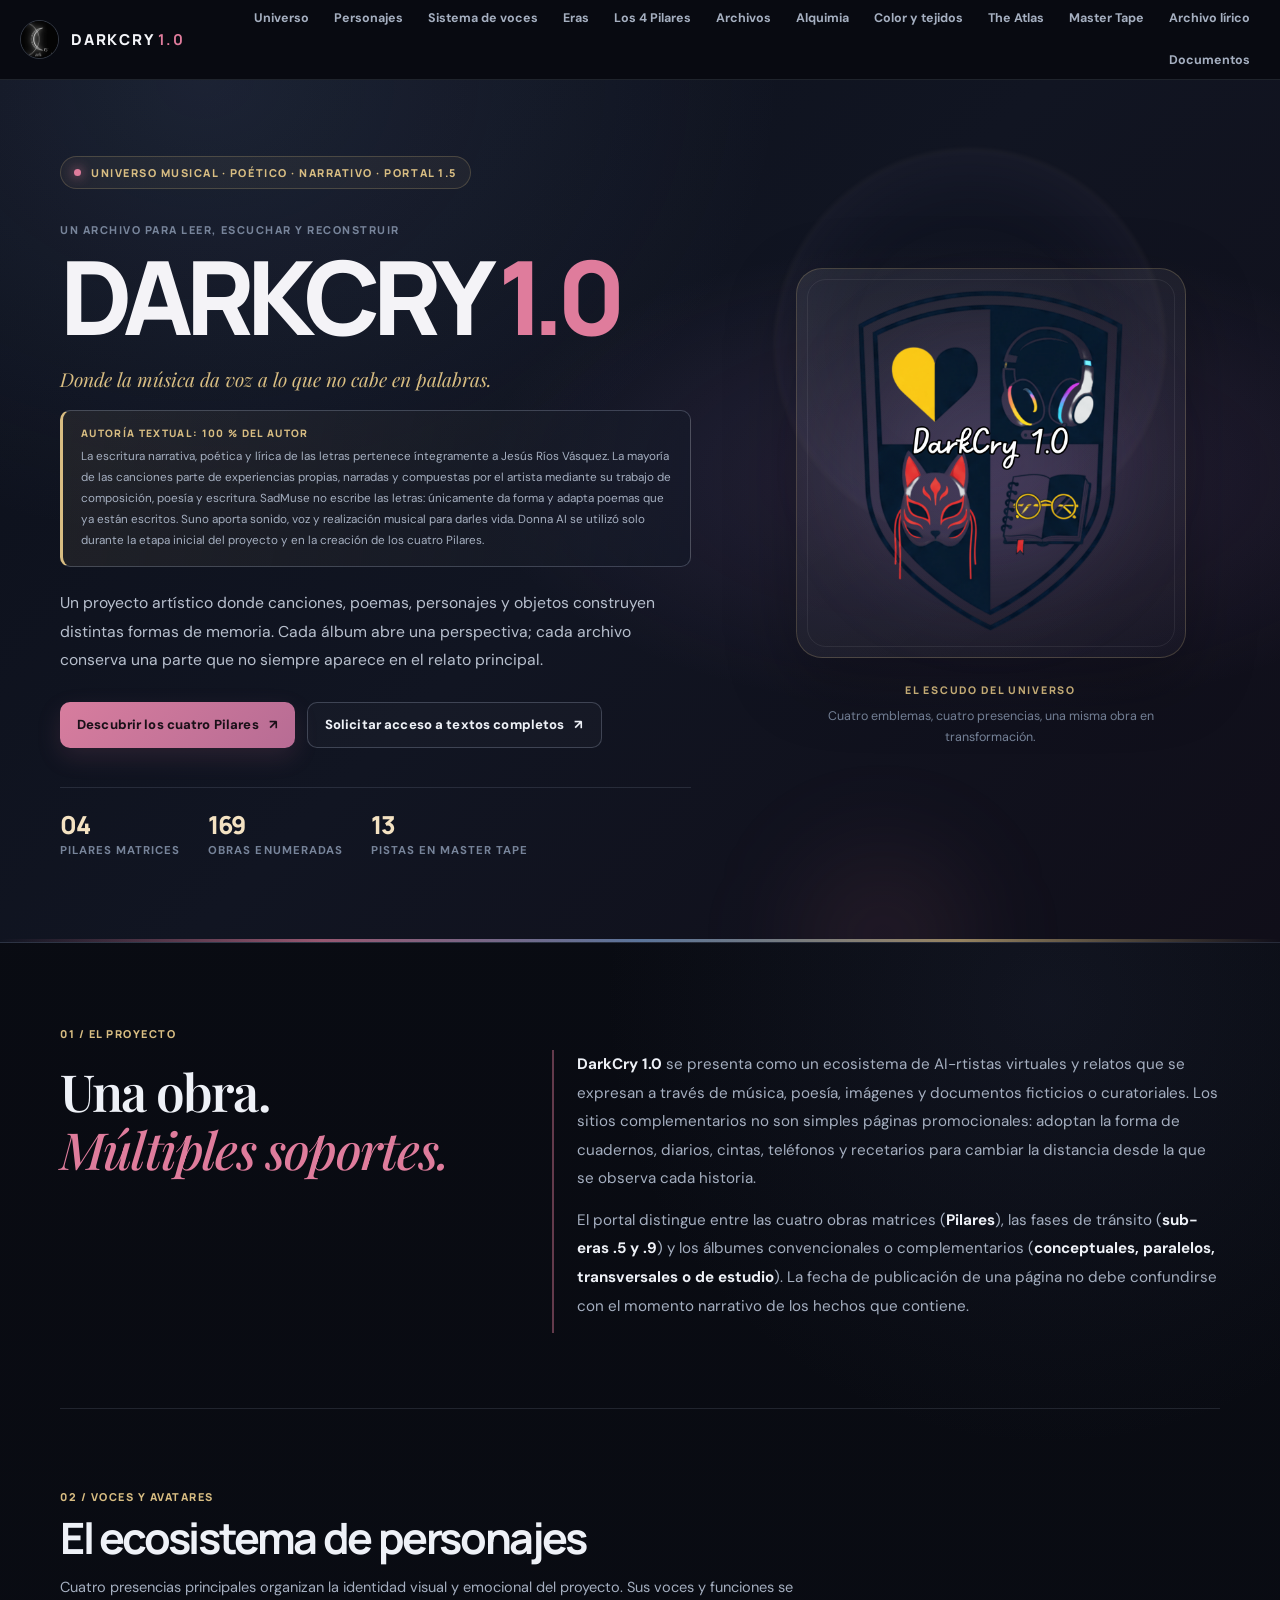
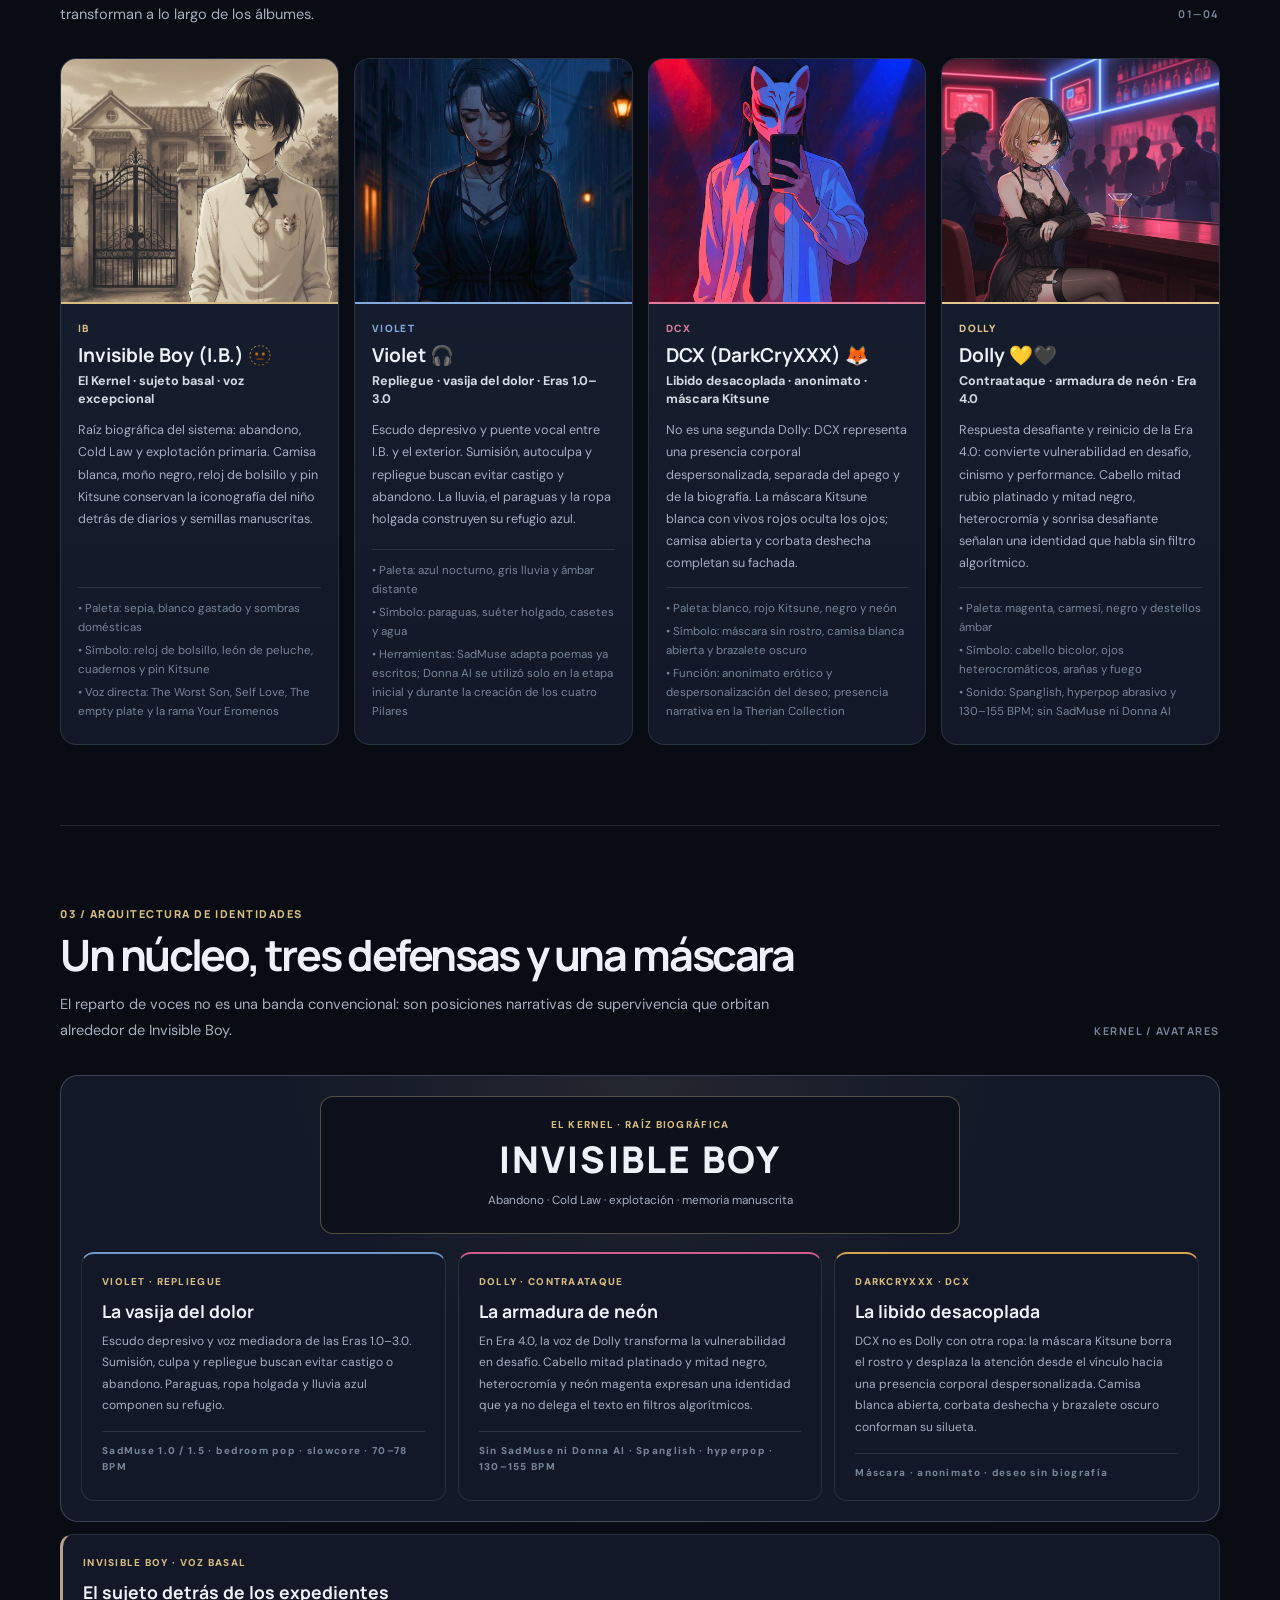
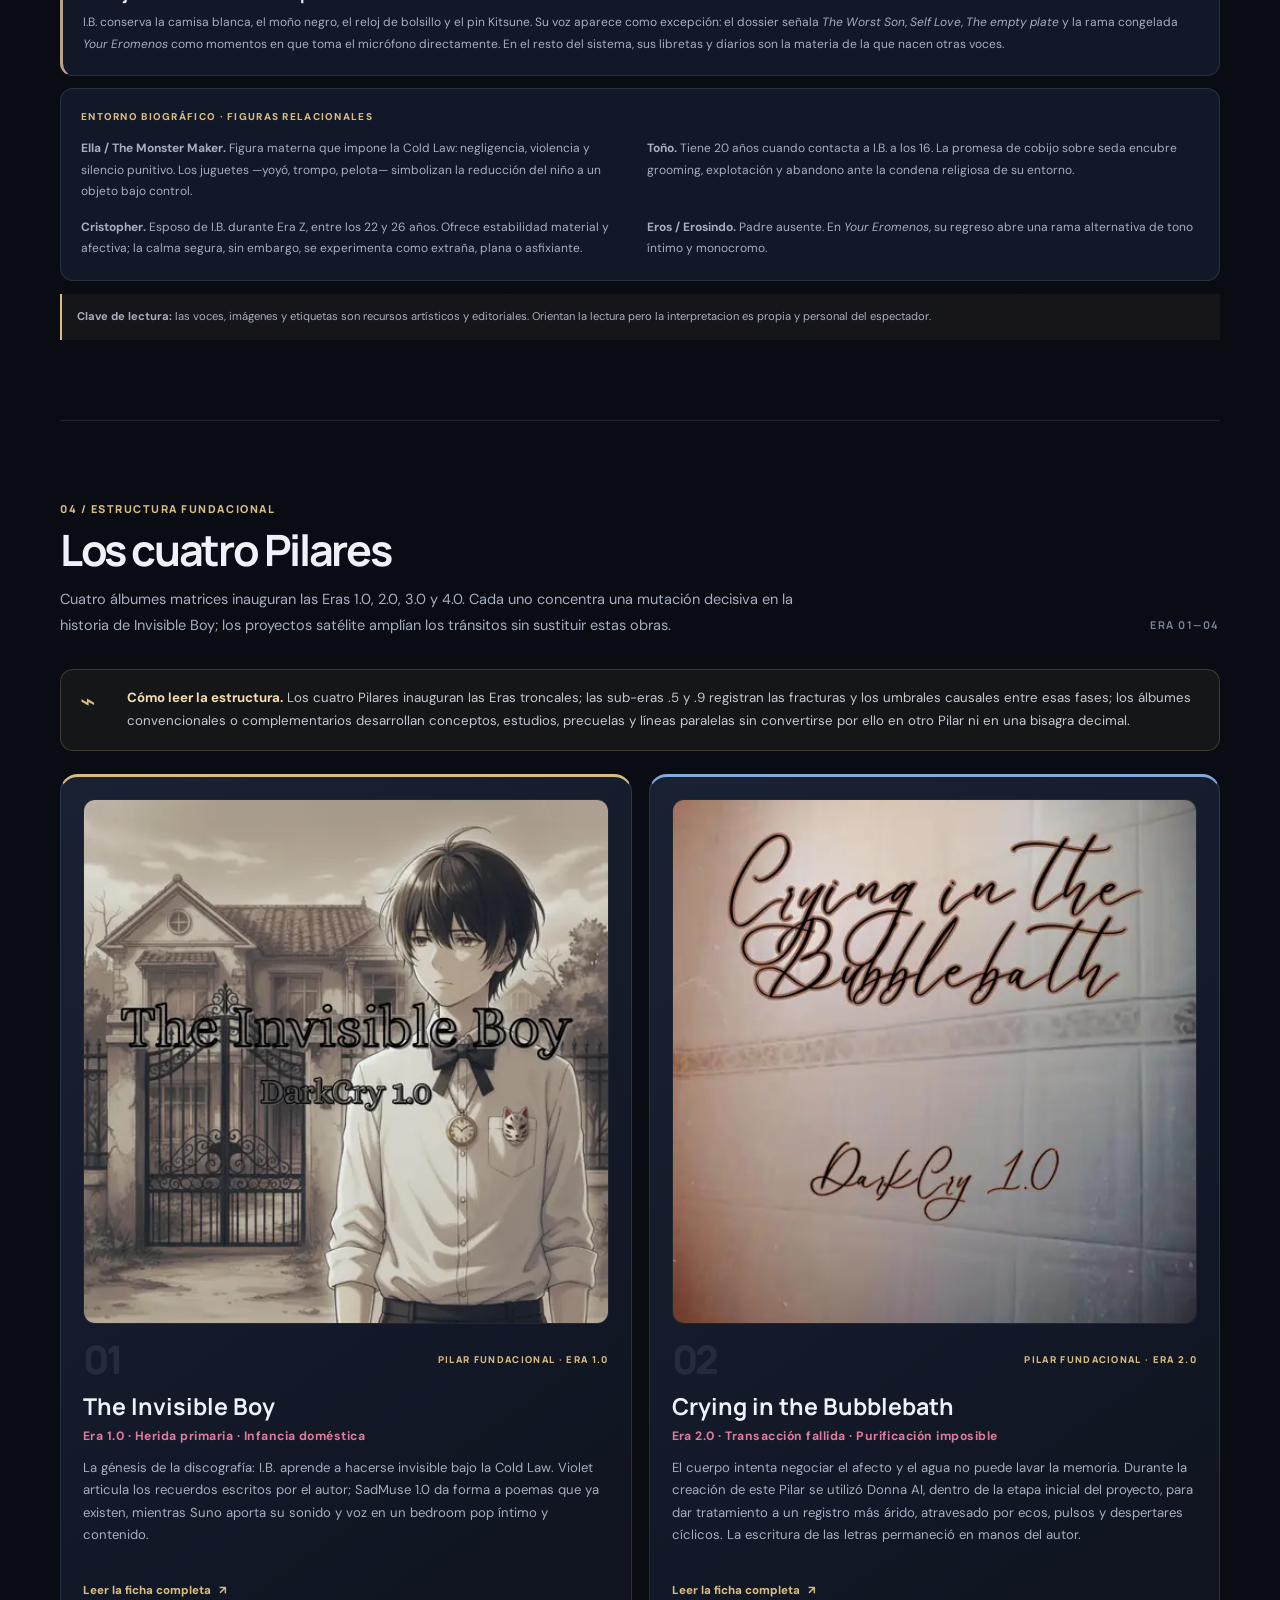
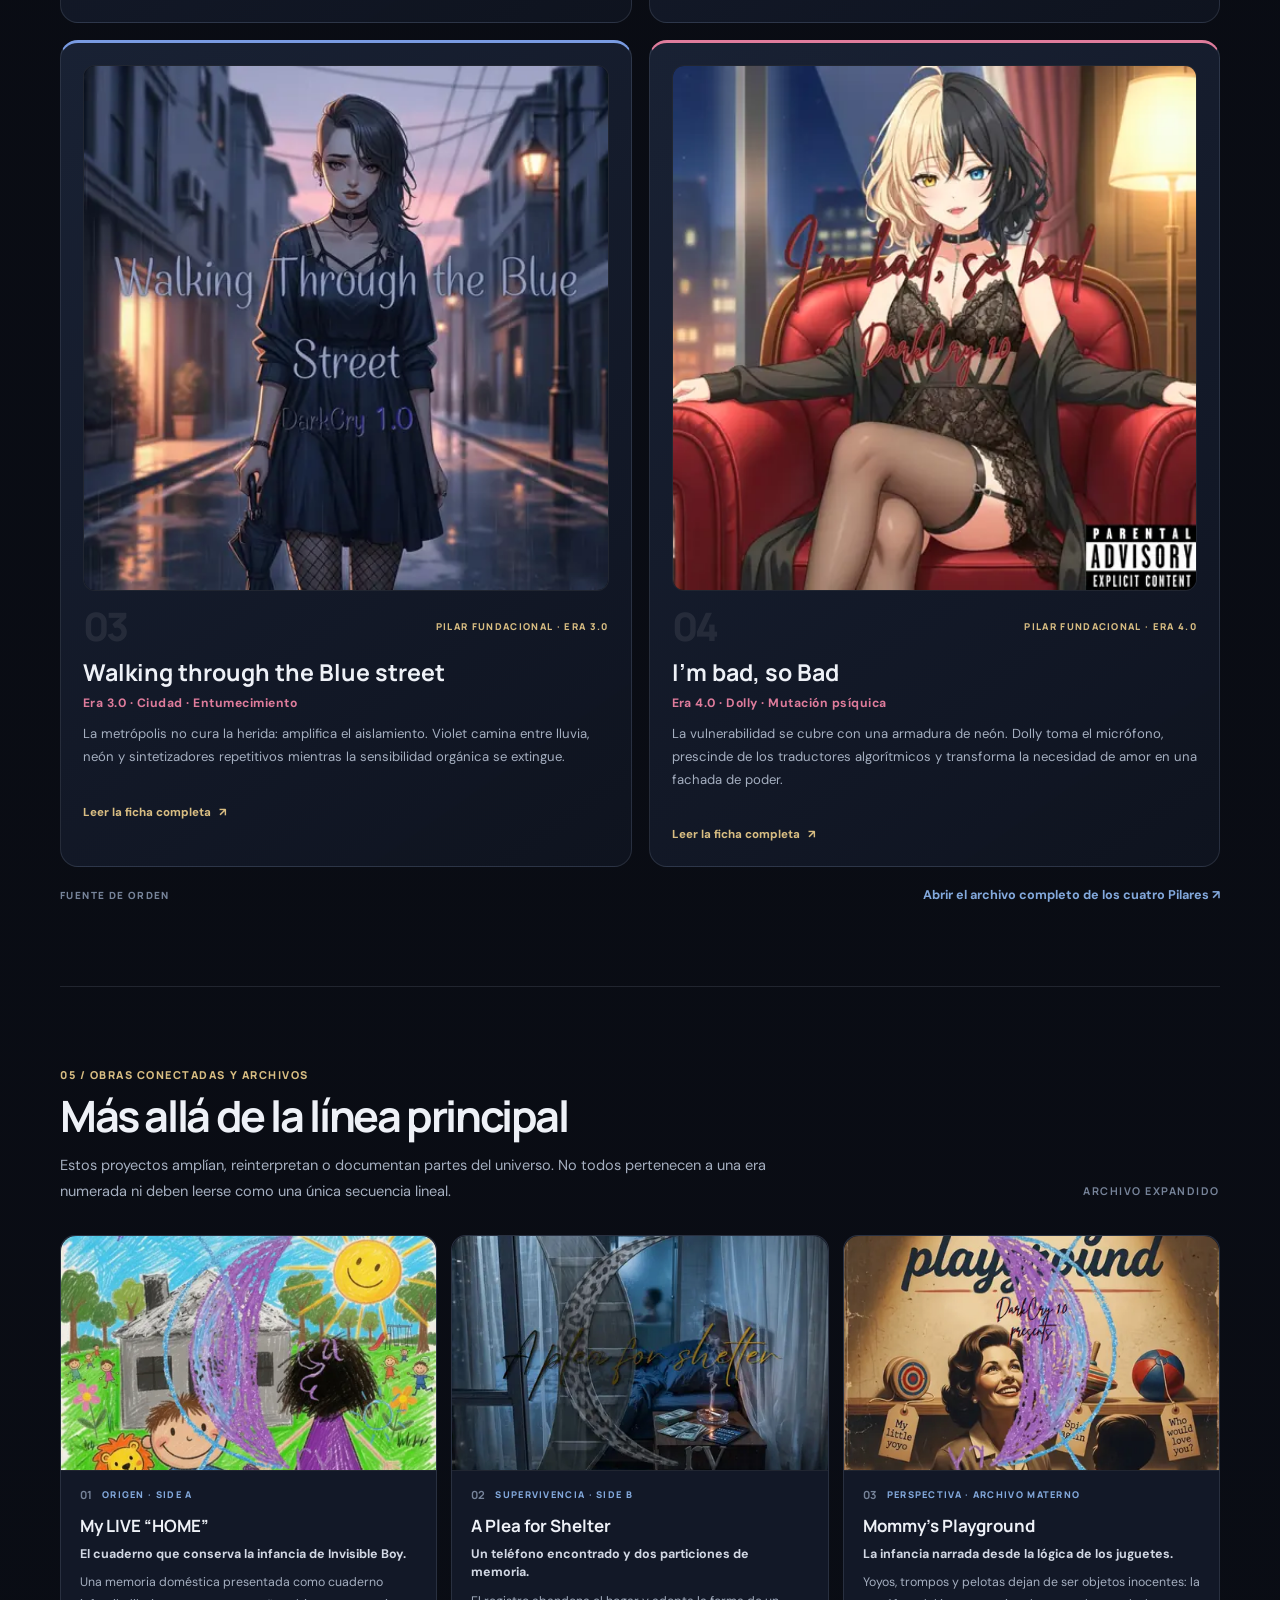
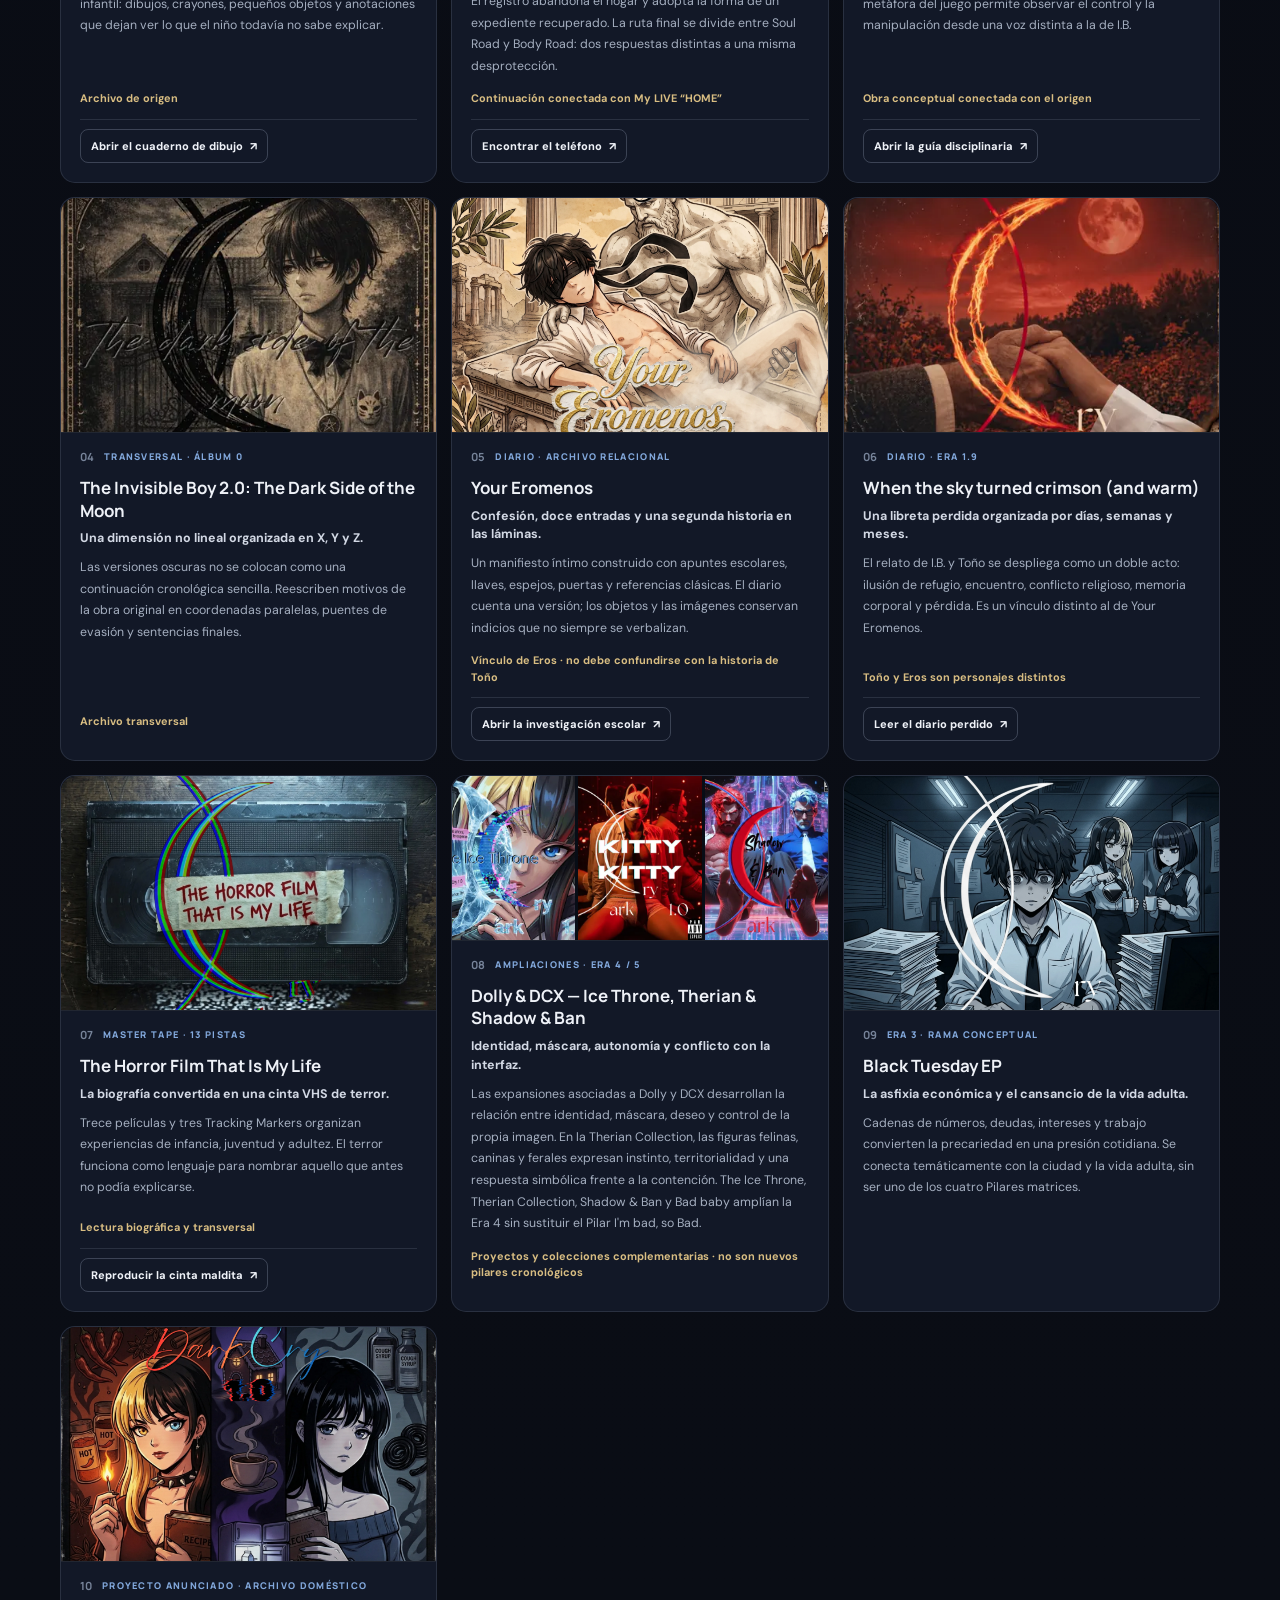
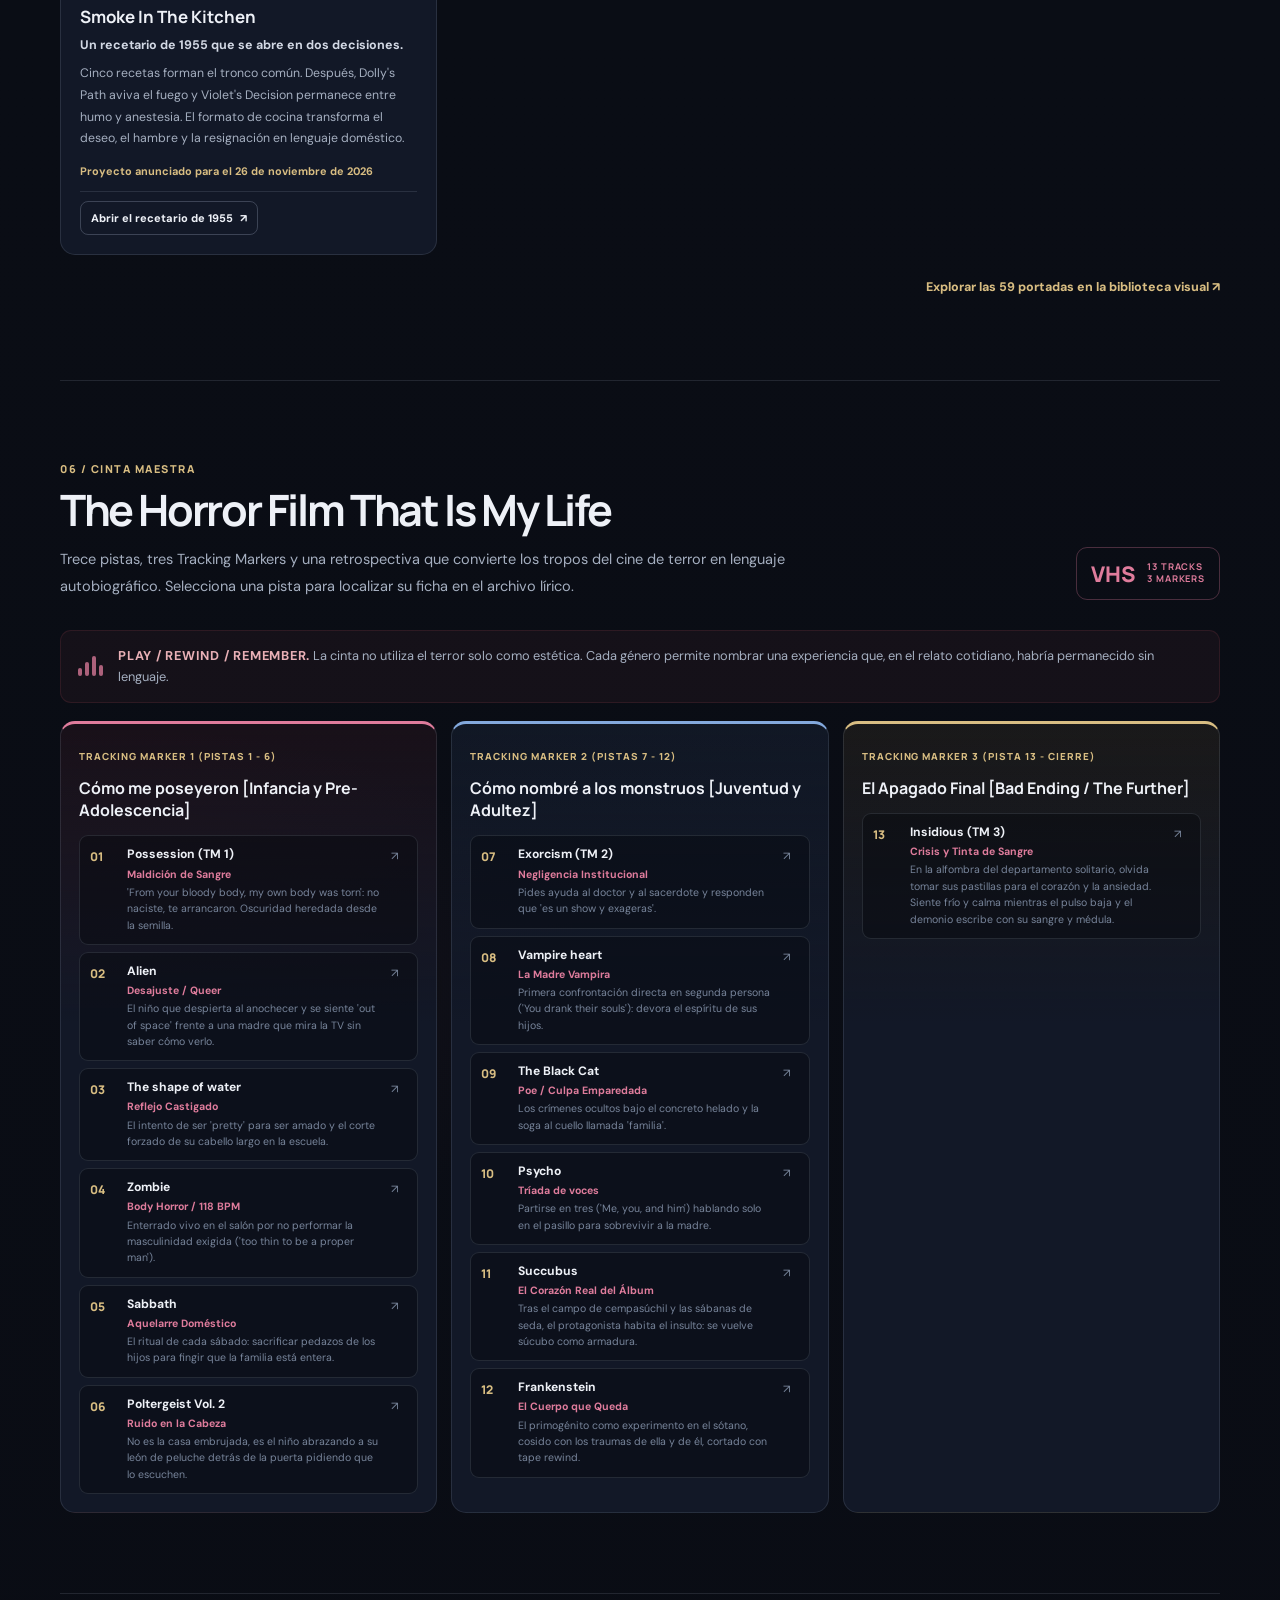
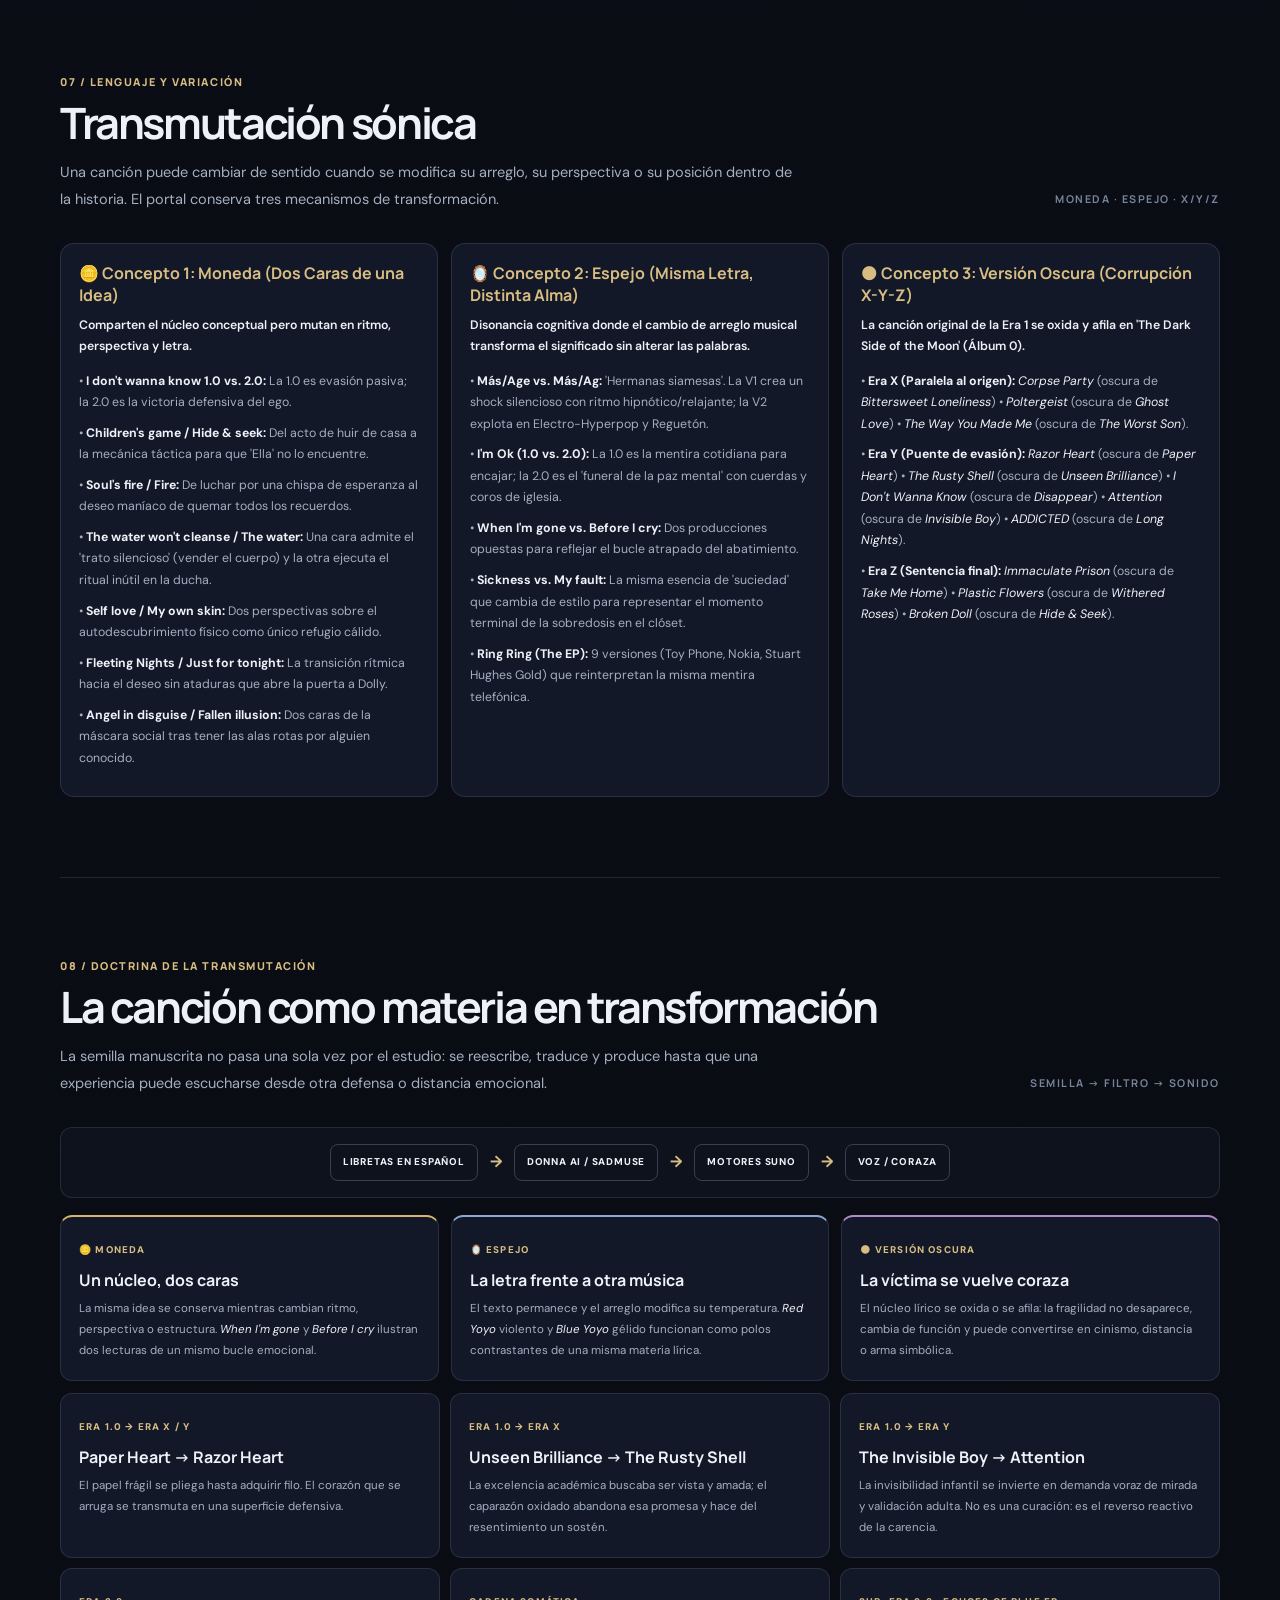
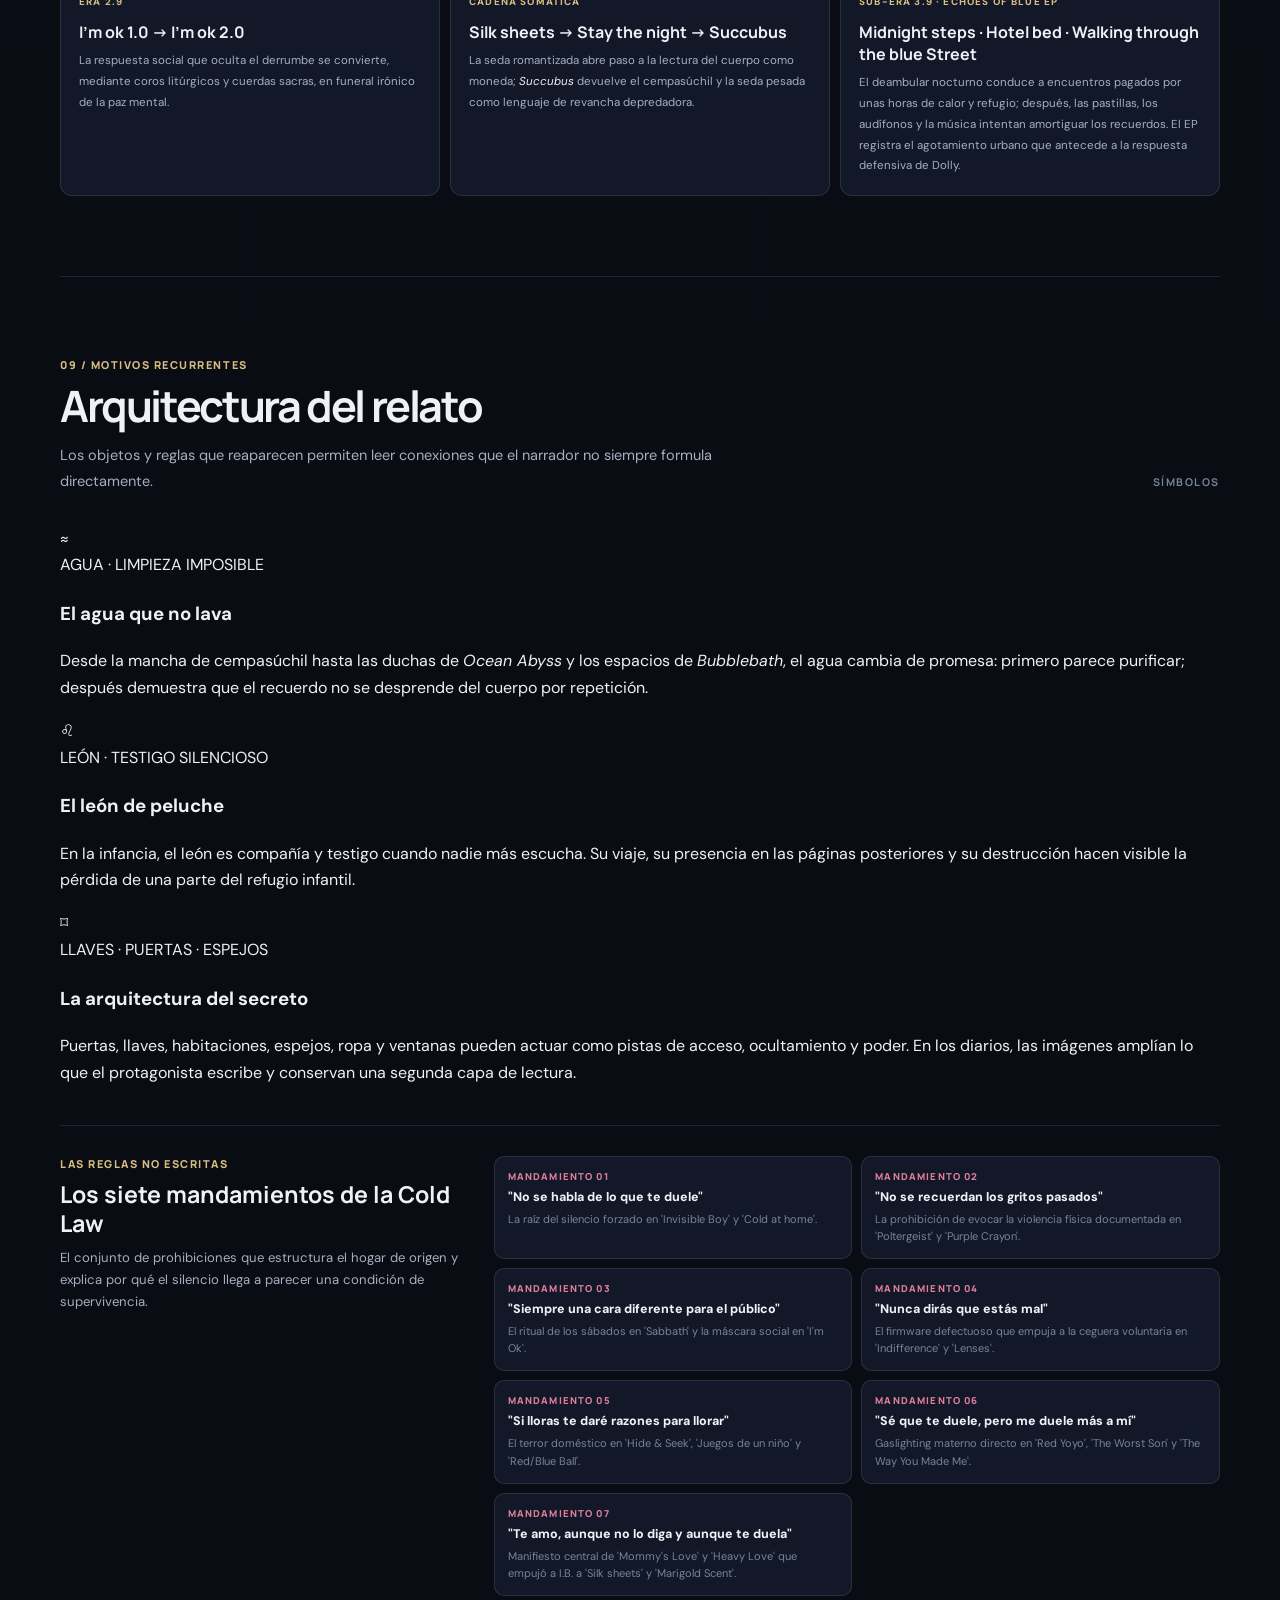
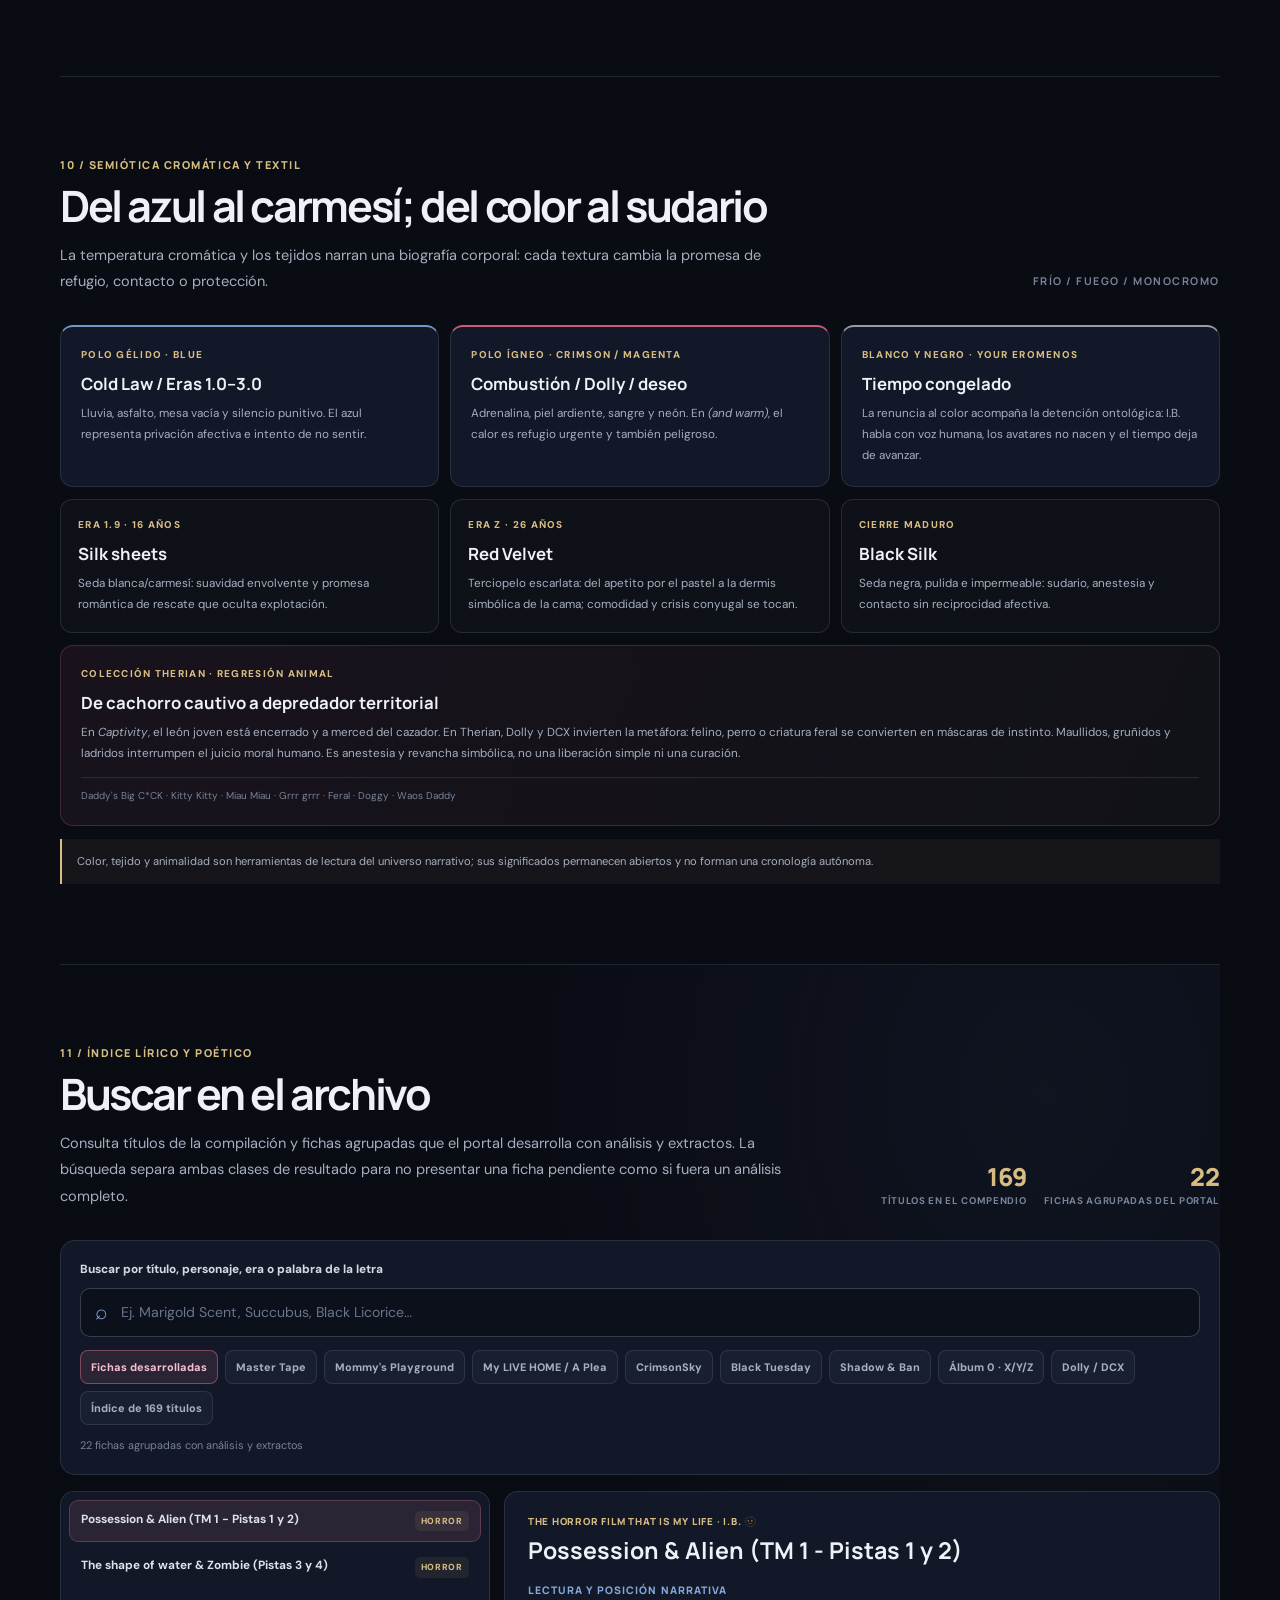
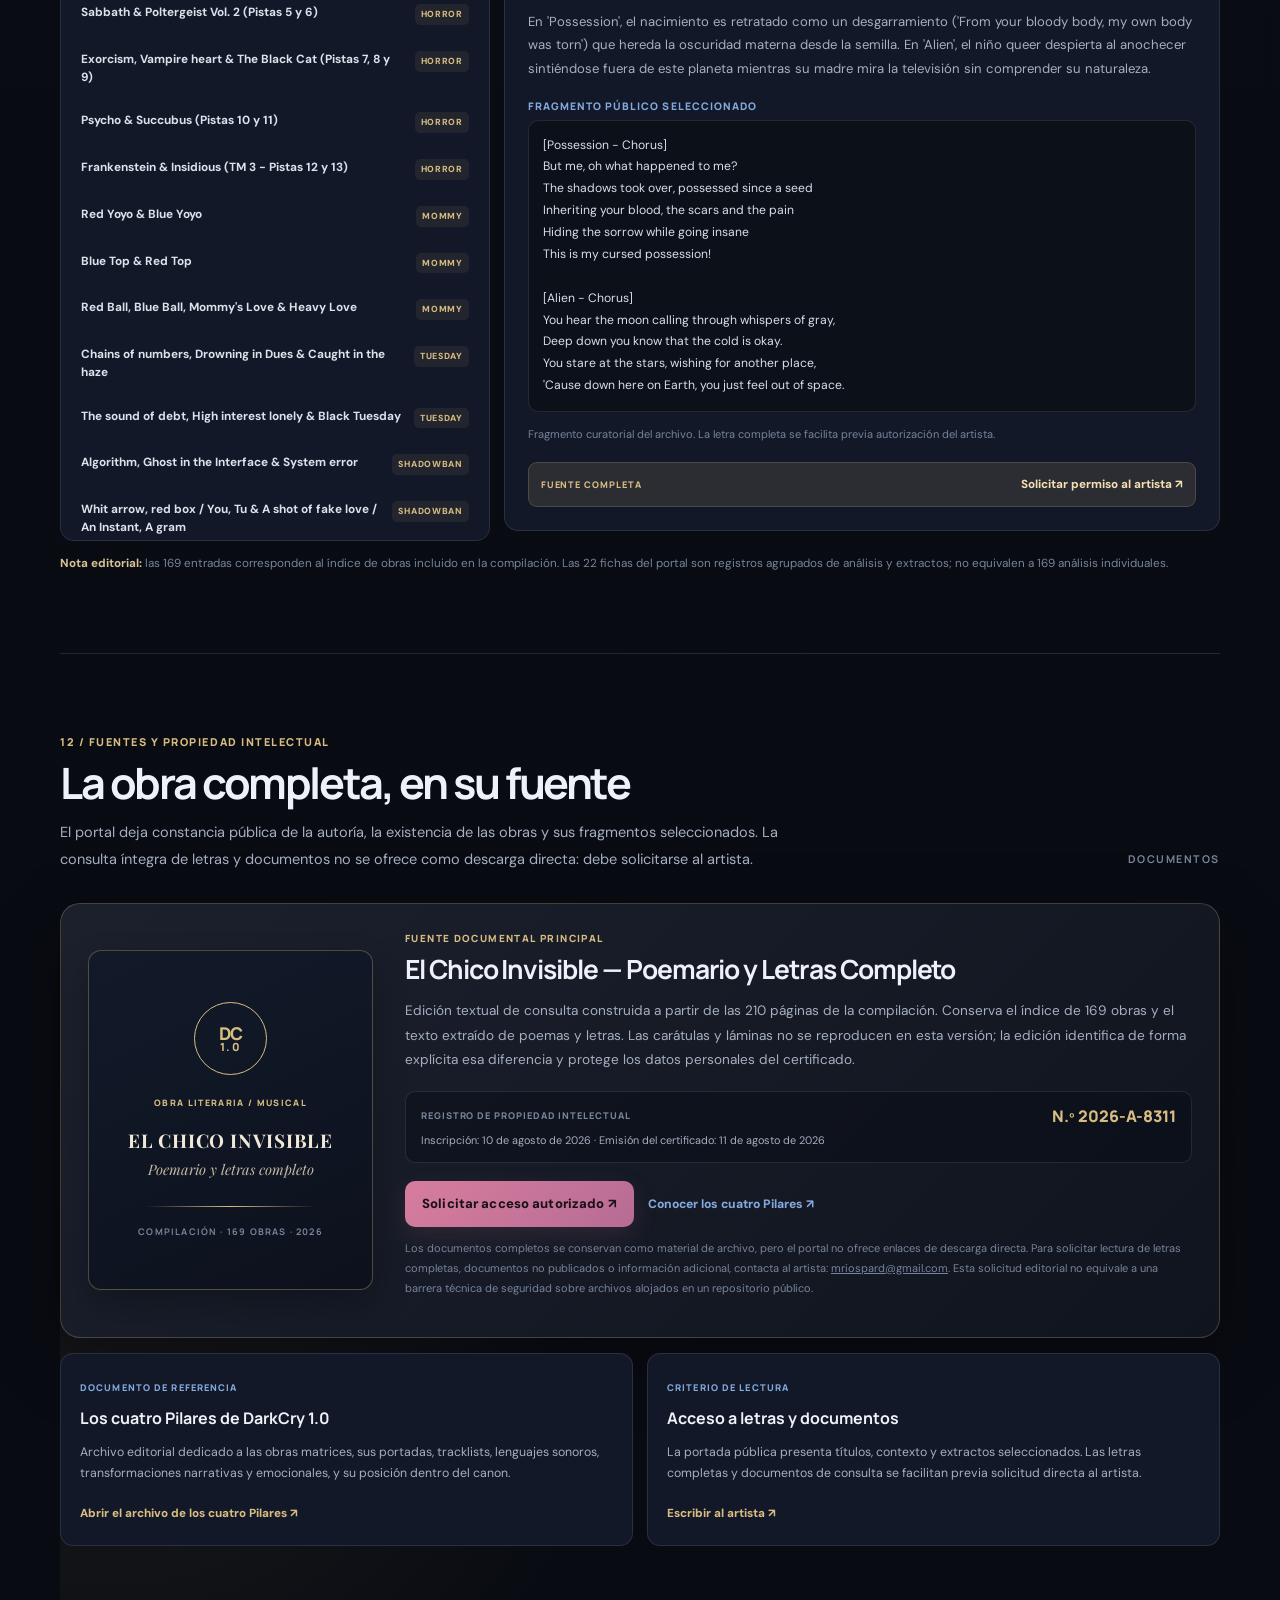
==== commit 1fdc61c7: "Update index.html" ====
--- a/index.html
+++ b/index.html
@@ -151,9 +151,9 @@
 <p><strong>Ella / The Monster Maker.</strong> Figura materna que impone la Cold Law: negligencia, violencia y silencio punitivo. Los juguetes —yoyó, trompo, pelota— simbolizan la reducción del niño a un objeto bajo control.</p>
 <p><strong>Toño.</strong> Tiene 20 años cuando contacta a I.B. a los 16. La promesa de cobijo sobre seda encubre grooming, explotación y abandono ante la condena religiosa de su entorno.</p>
 <p><strong>Cristopher.</strong> Esposo de I.B. durante Era Z, entre los 22 y 26 años. Ofrece estabilidad material y afectiva; la calma segura, sin embargo, se experimenta como extraña, plana o asfixiante.</p>
-<p><strong>Eros / Erosindo.</strong> Padre ausente. En <em>Your Eromenos</em>, su regreso abre una rama alternativa de tono íntimo y monocromo. El vínculo queda sugerido por la voz, los silencios y las propias letras; el portal no impone una explicación única.</p>
+<p><strong>Eros / Erosindo.</strong> Padre ausente. En <em>Your Eromenos</em>, su regreso abre una rama alternativa de tono íntimo y monocromo.</p>
 </div></div>
-<p class="lore-disclaimer"><strong>Clave de lectura:</strong> las voces, imágenes y etiquetas de este portal son recursos artísticos y editoriales. Orientan la lectura sin clasificar a los personajes ni cerrar las ambigüedades que pertenecen a las canciones.</p>
+<p class="lore-disclaimer"><strong>Clave de lectura:</strong> las voces, imágenes y etiquetas son recursos artísticos y editoriales. Orientan la lectura pero la interpretacion es propia y personal del espectador.</p>
 </section>
 <section class="section chronology-section" id="cronologia">
         <div class="section-heading">
@@ -419,4 +419,4 @@
     </div>
   </footer>
 </body>
-</html>+</html>
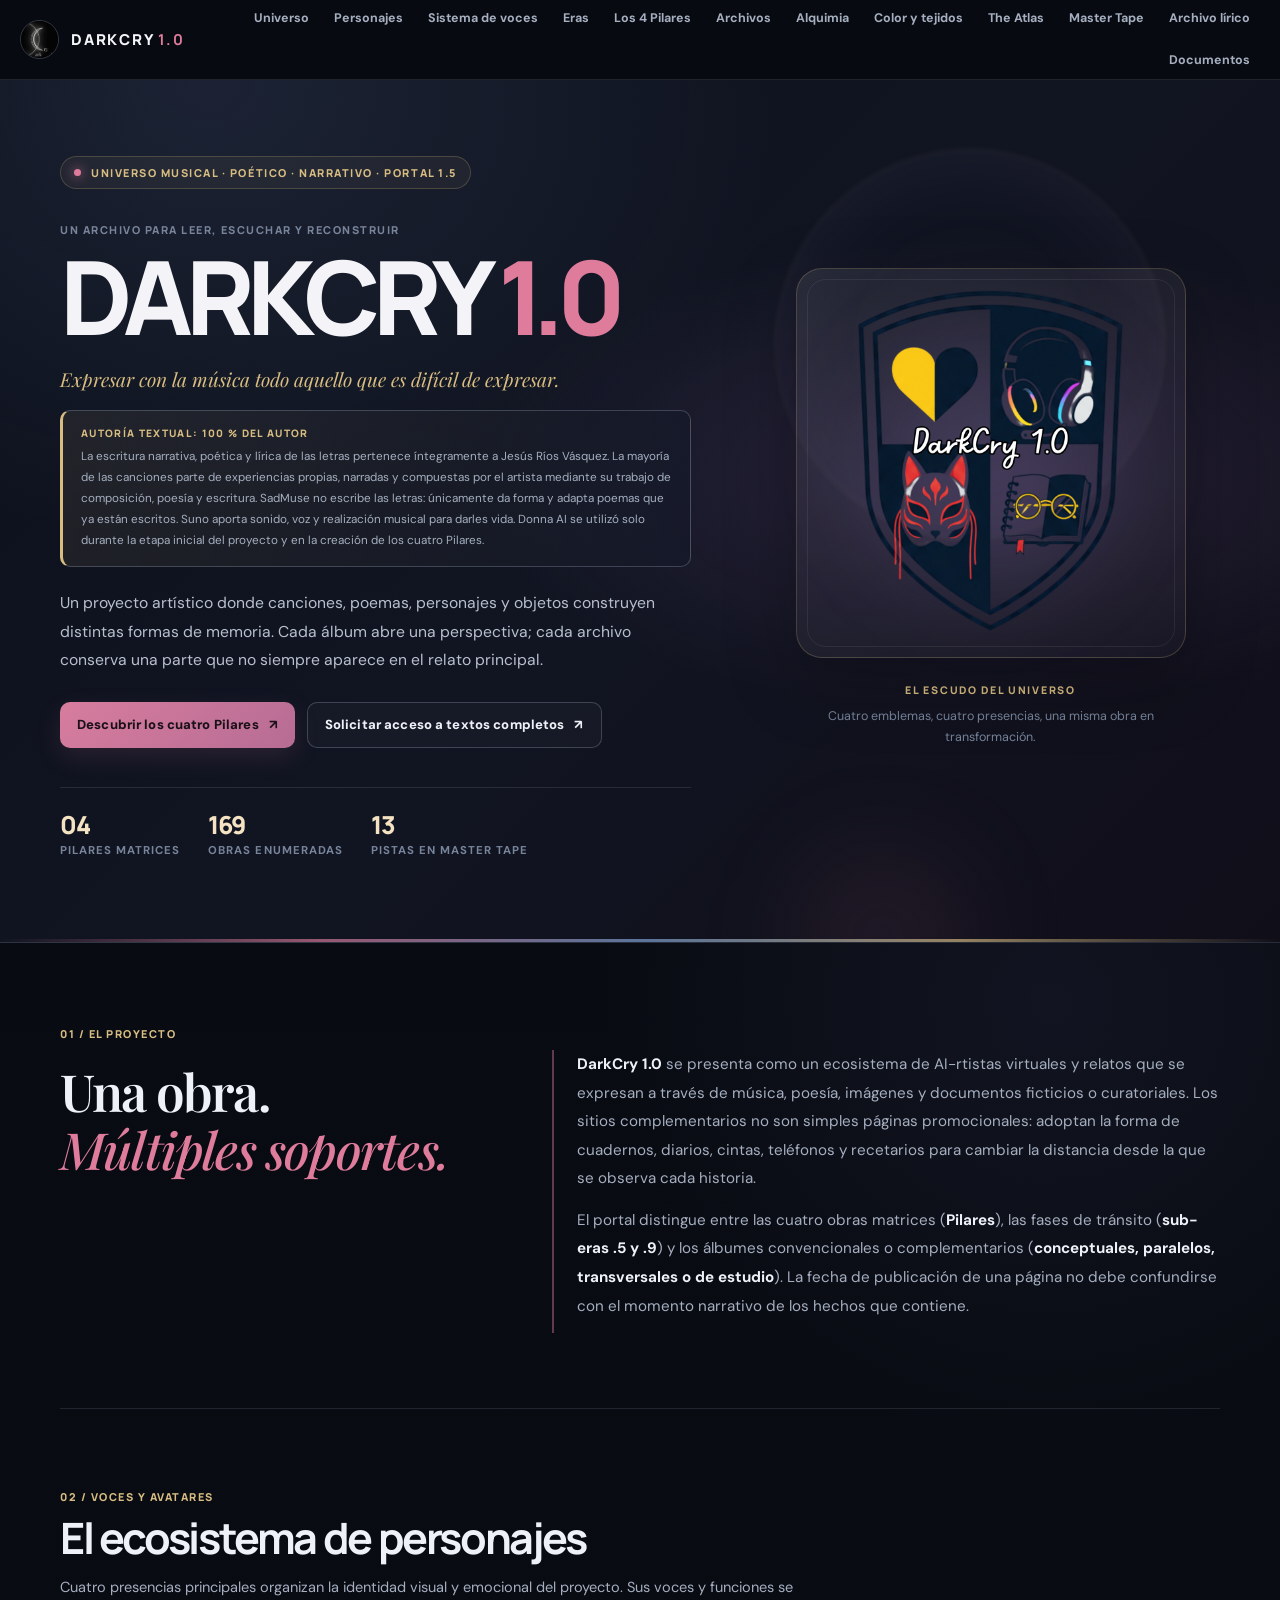
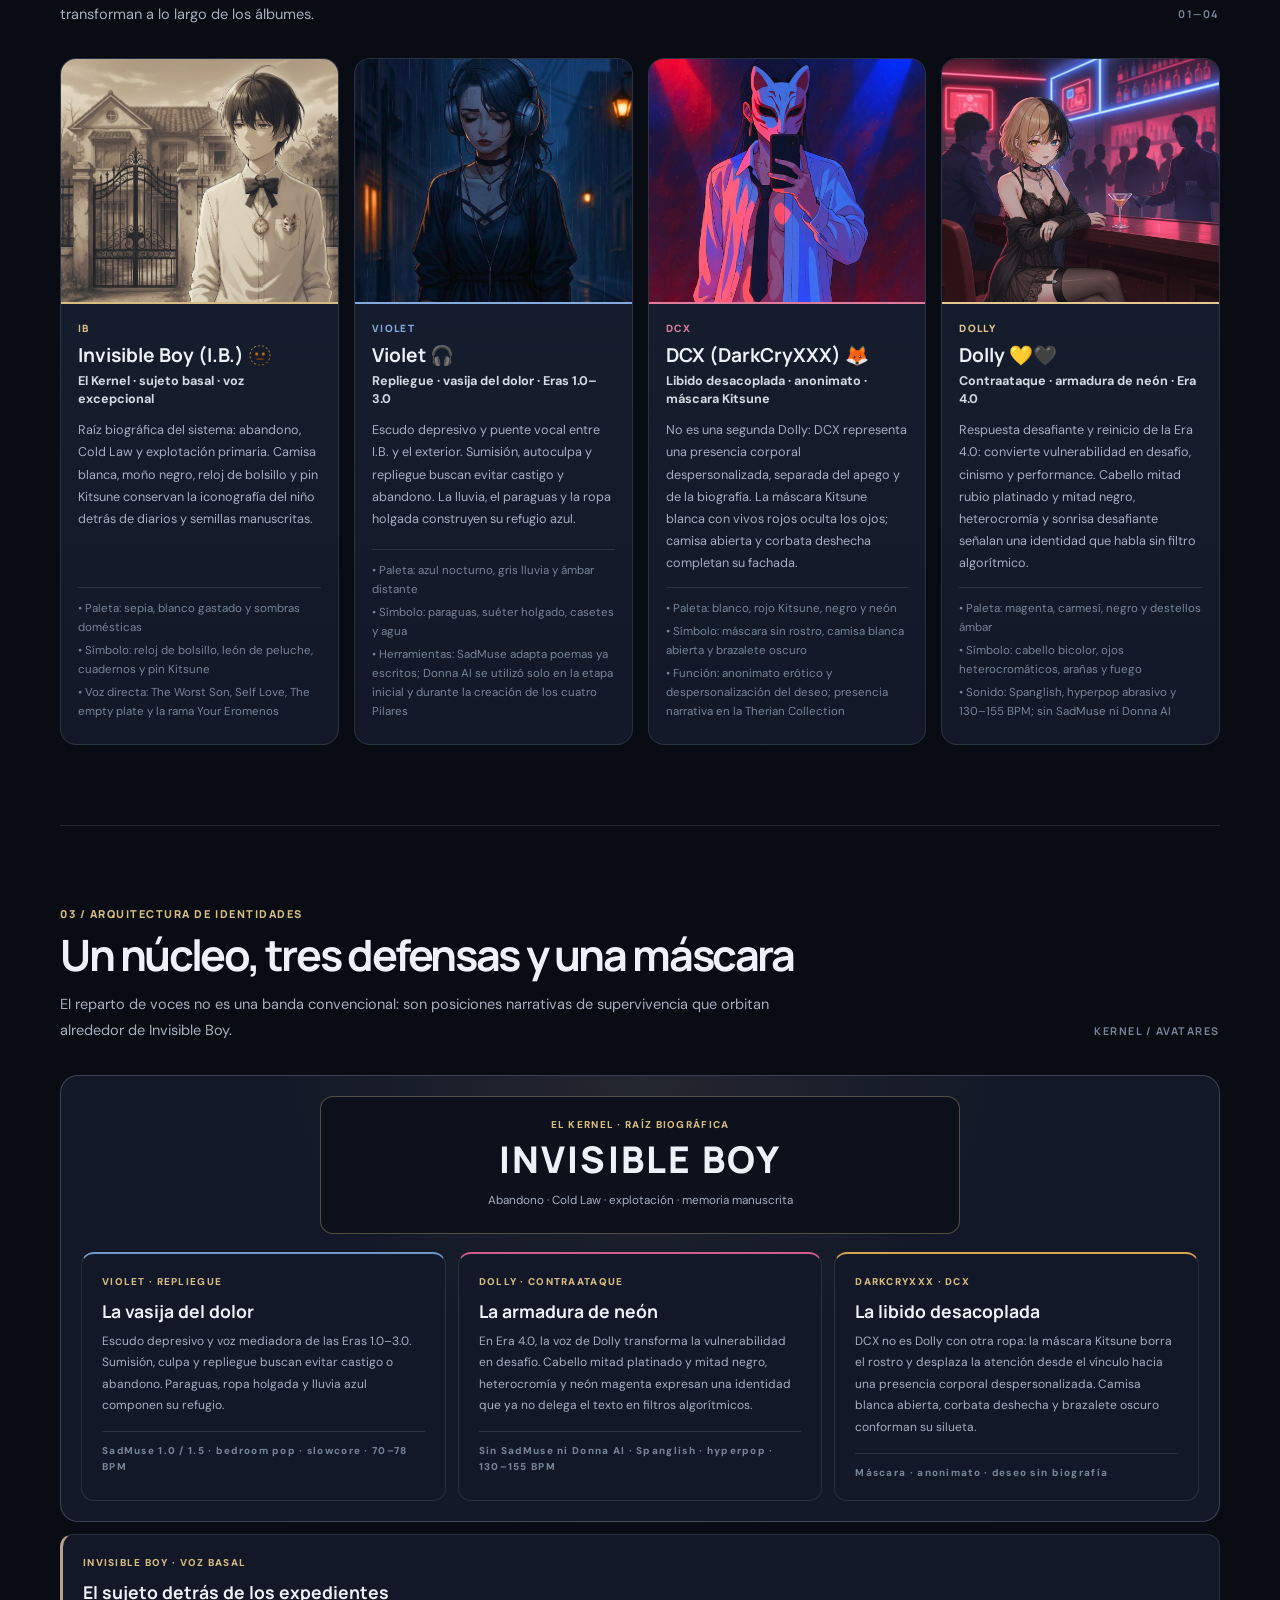
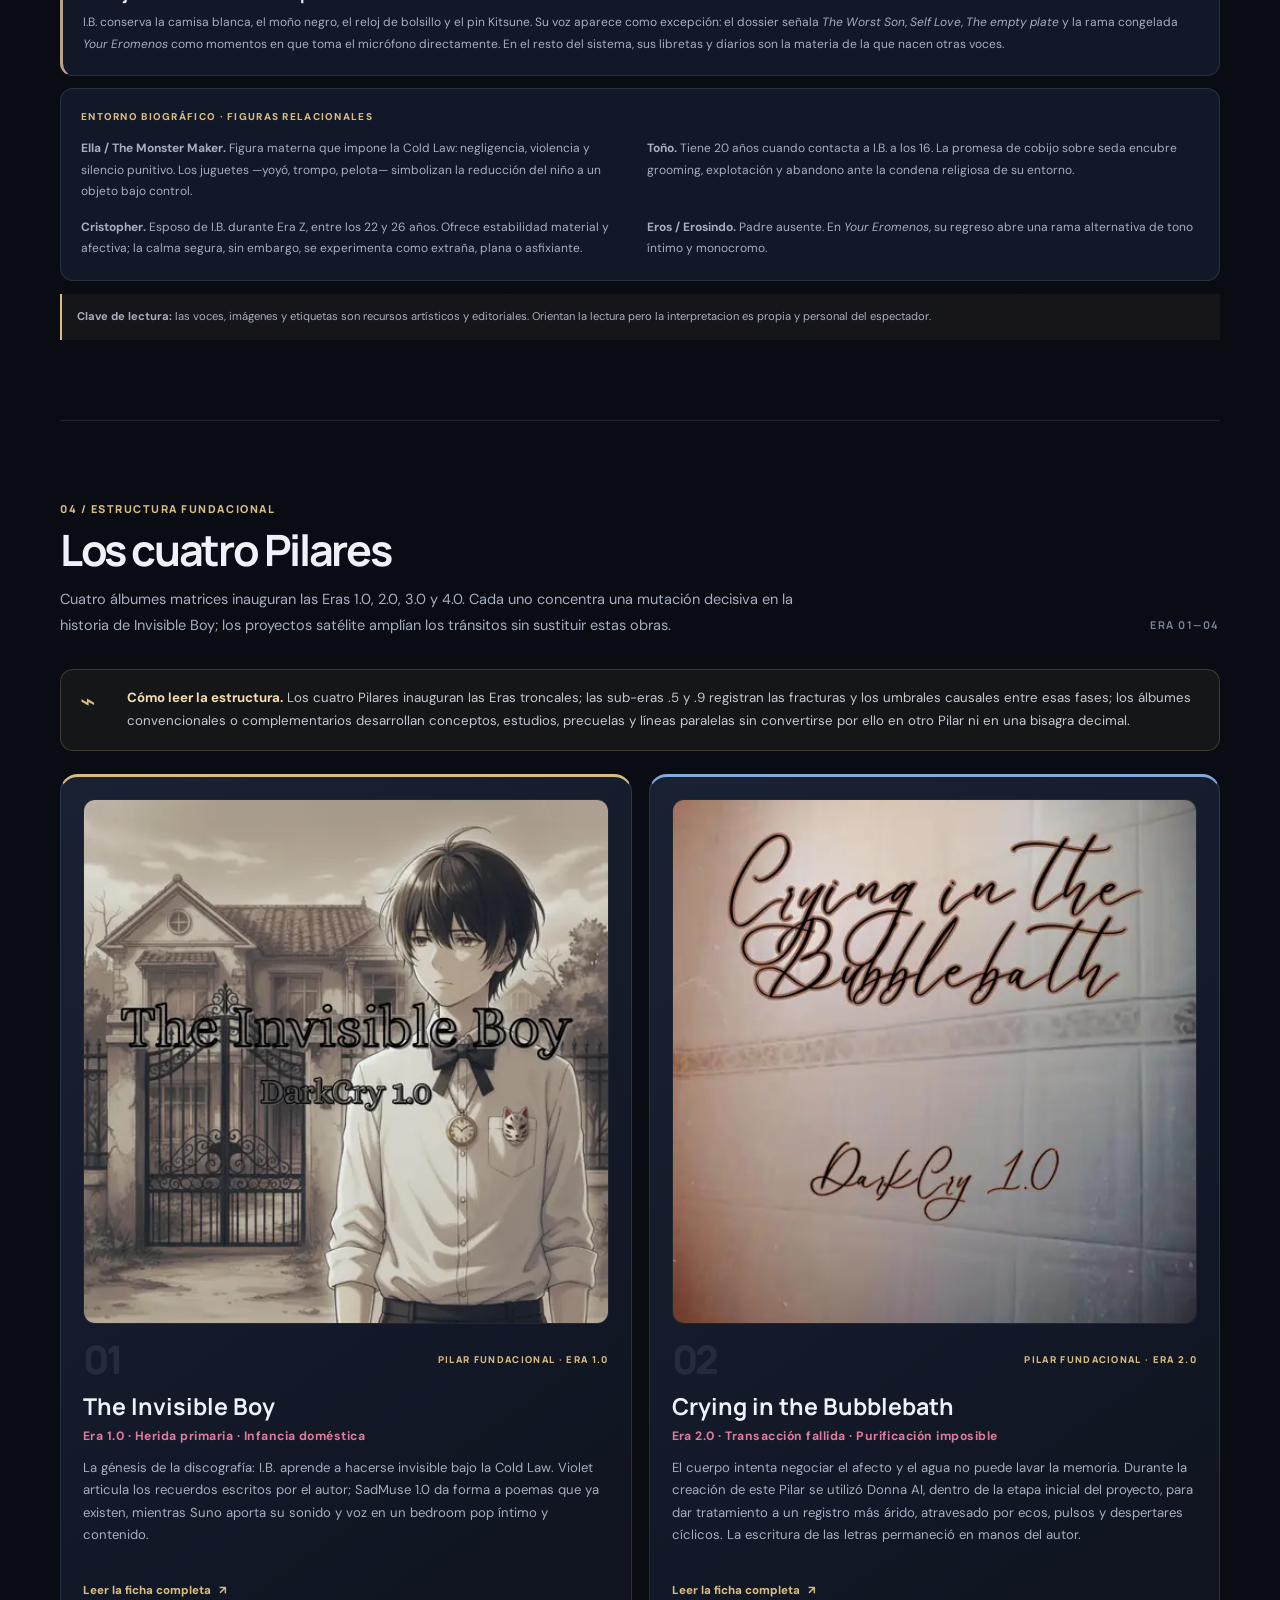
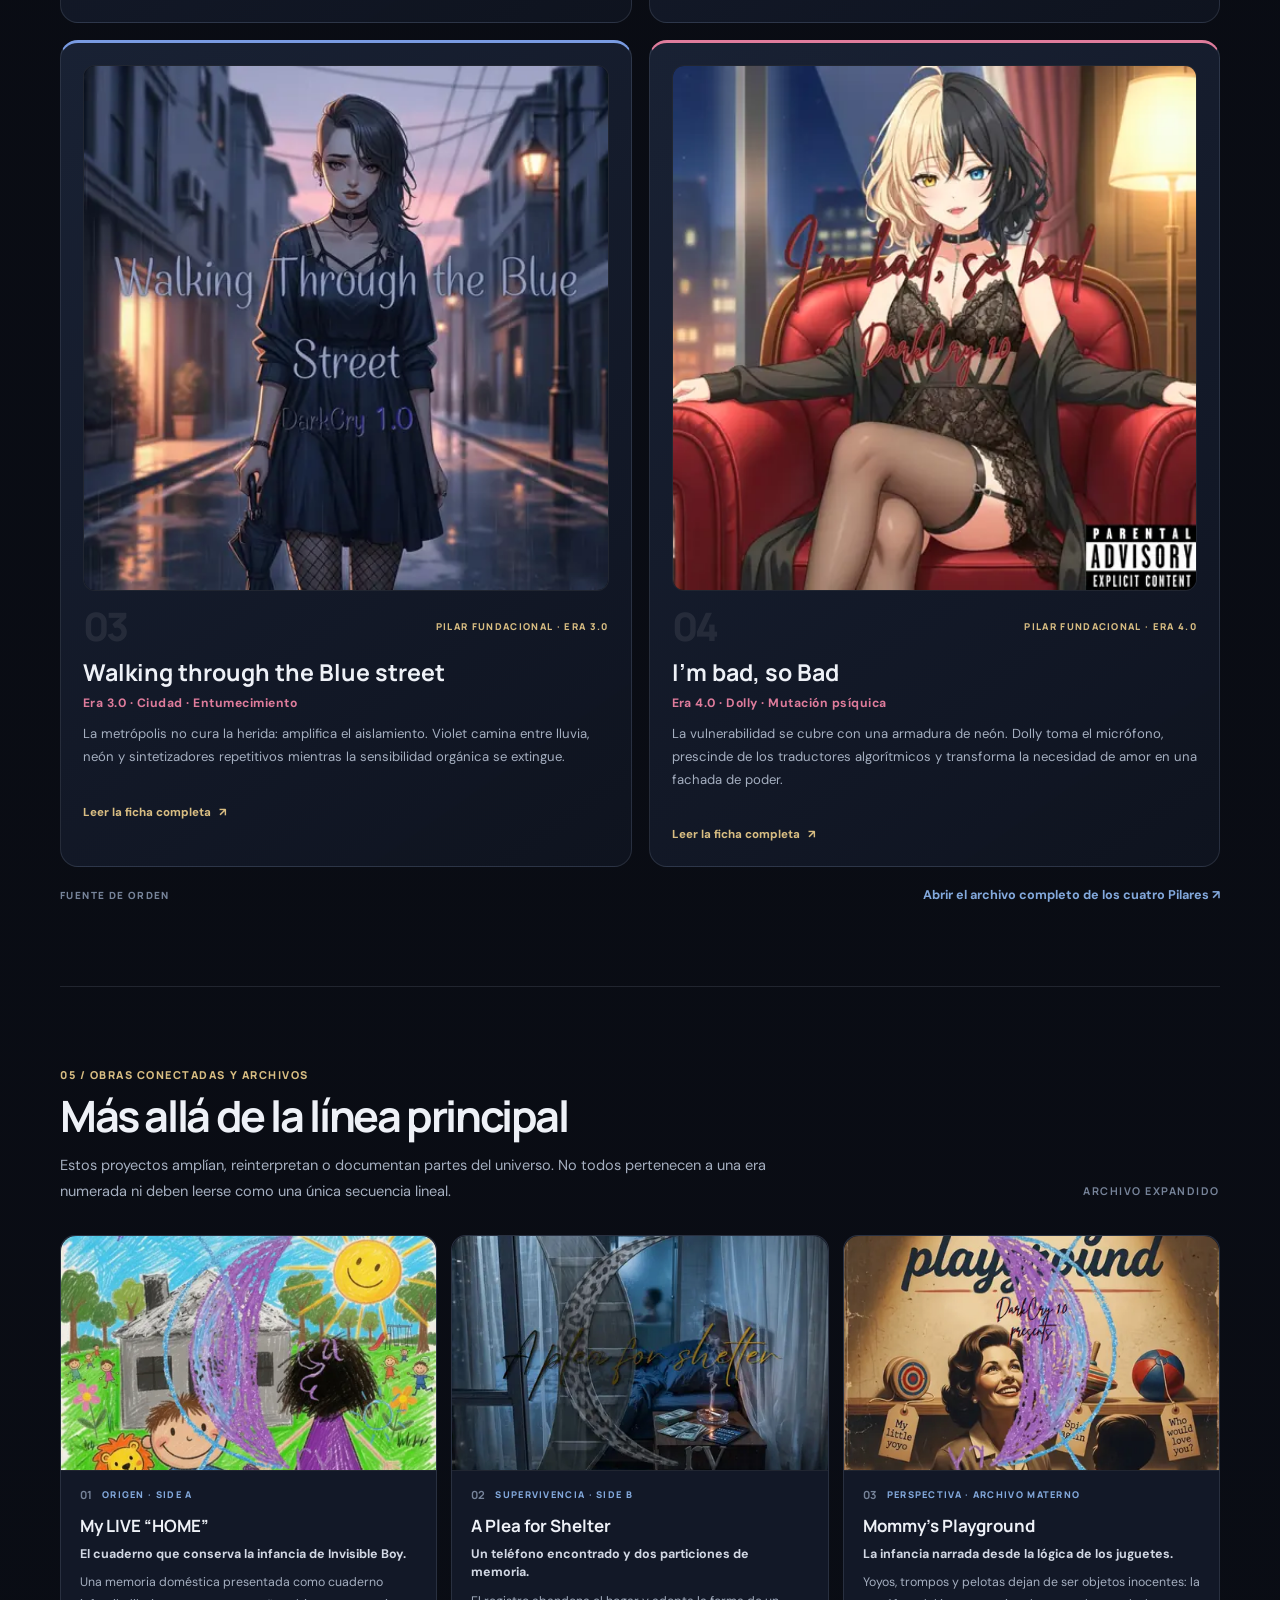
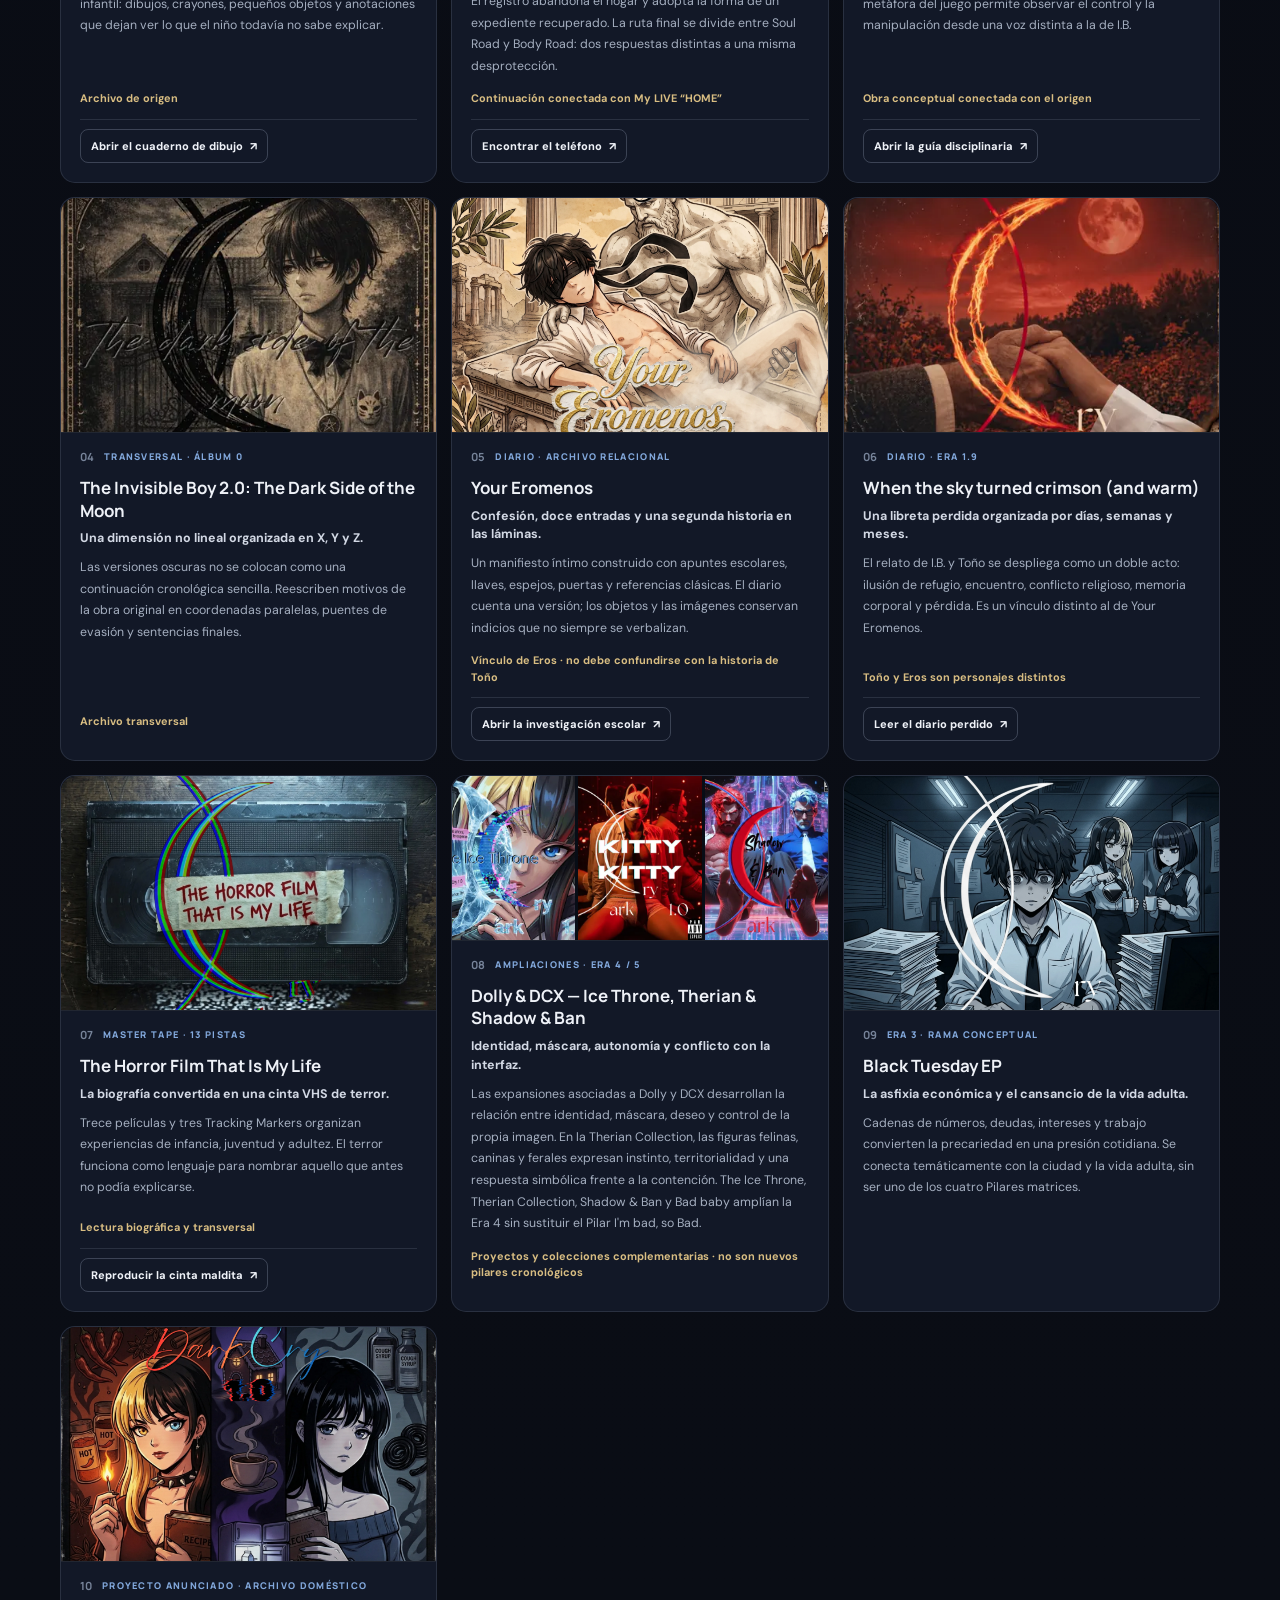
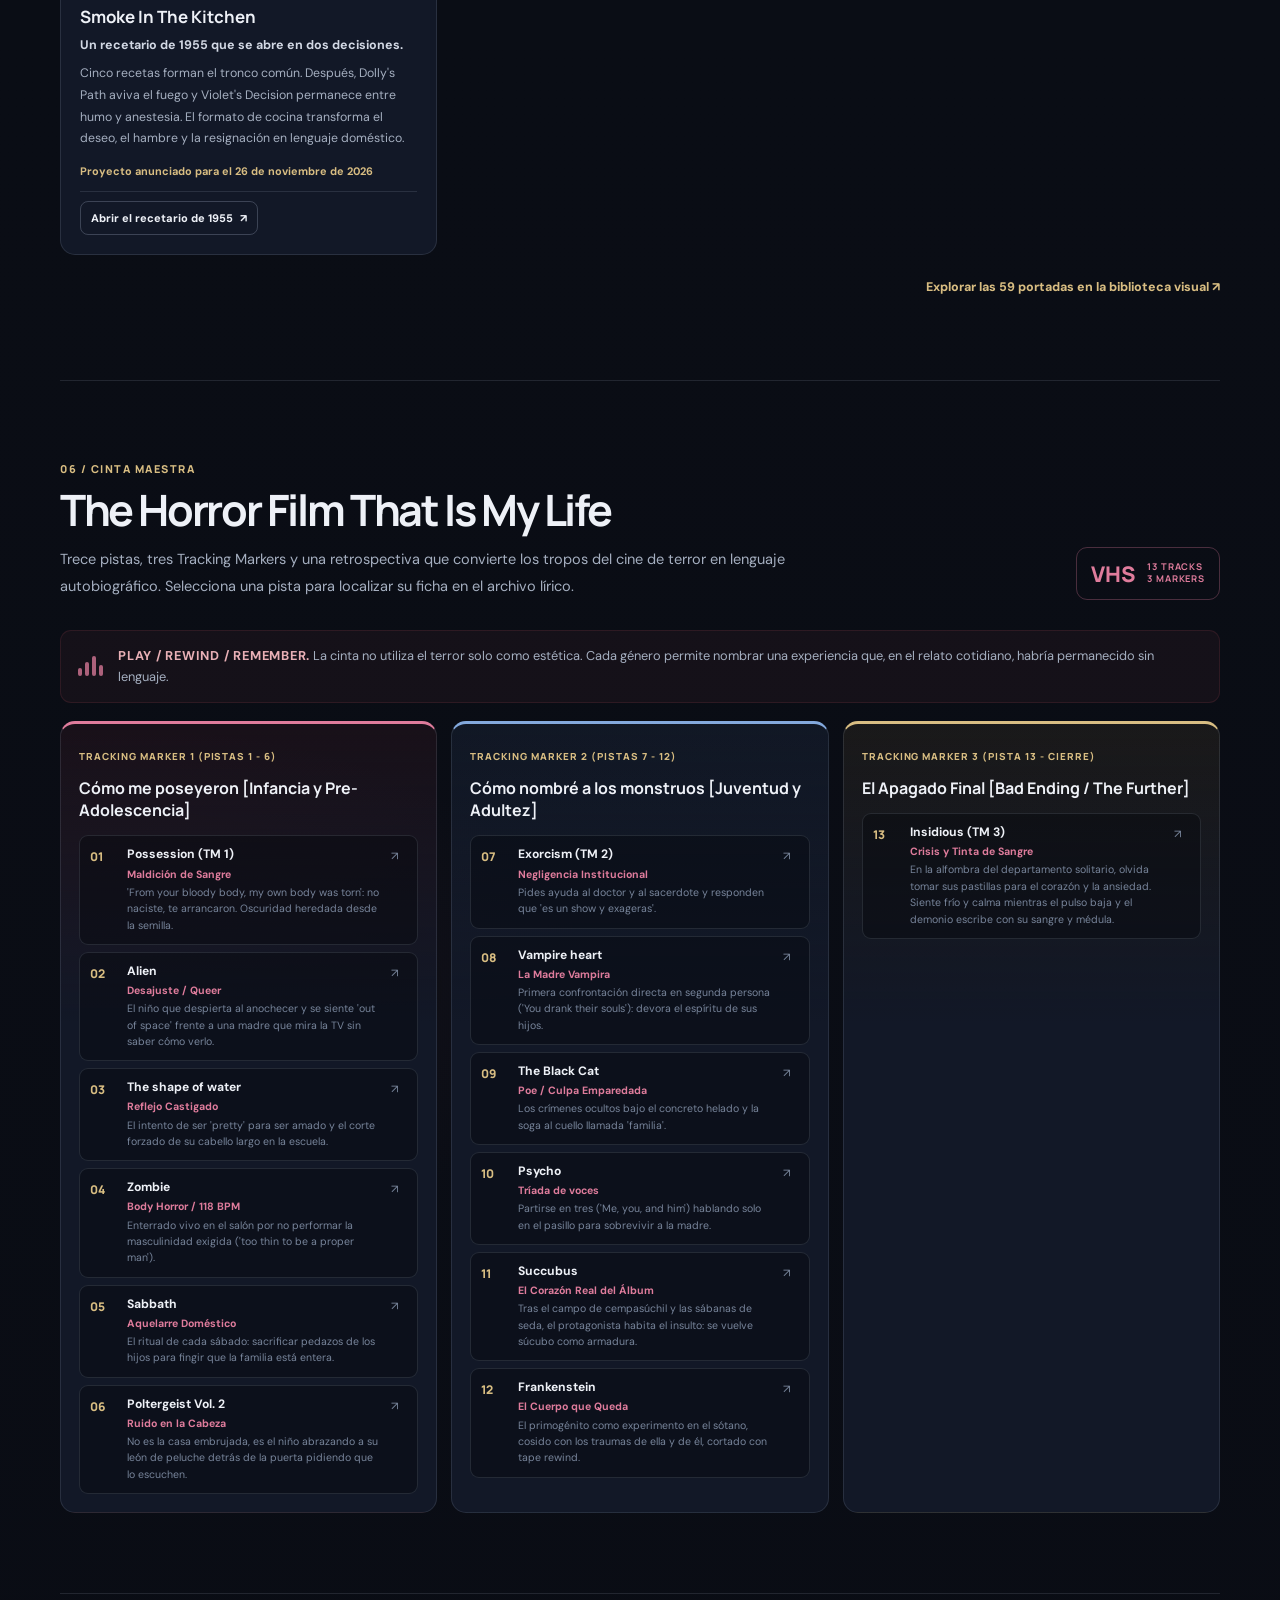
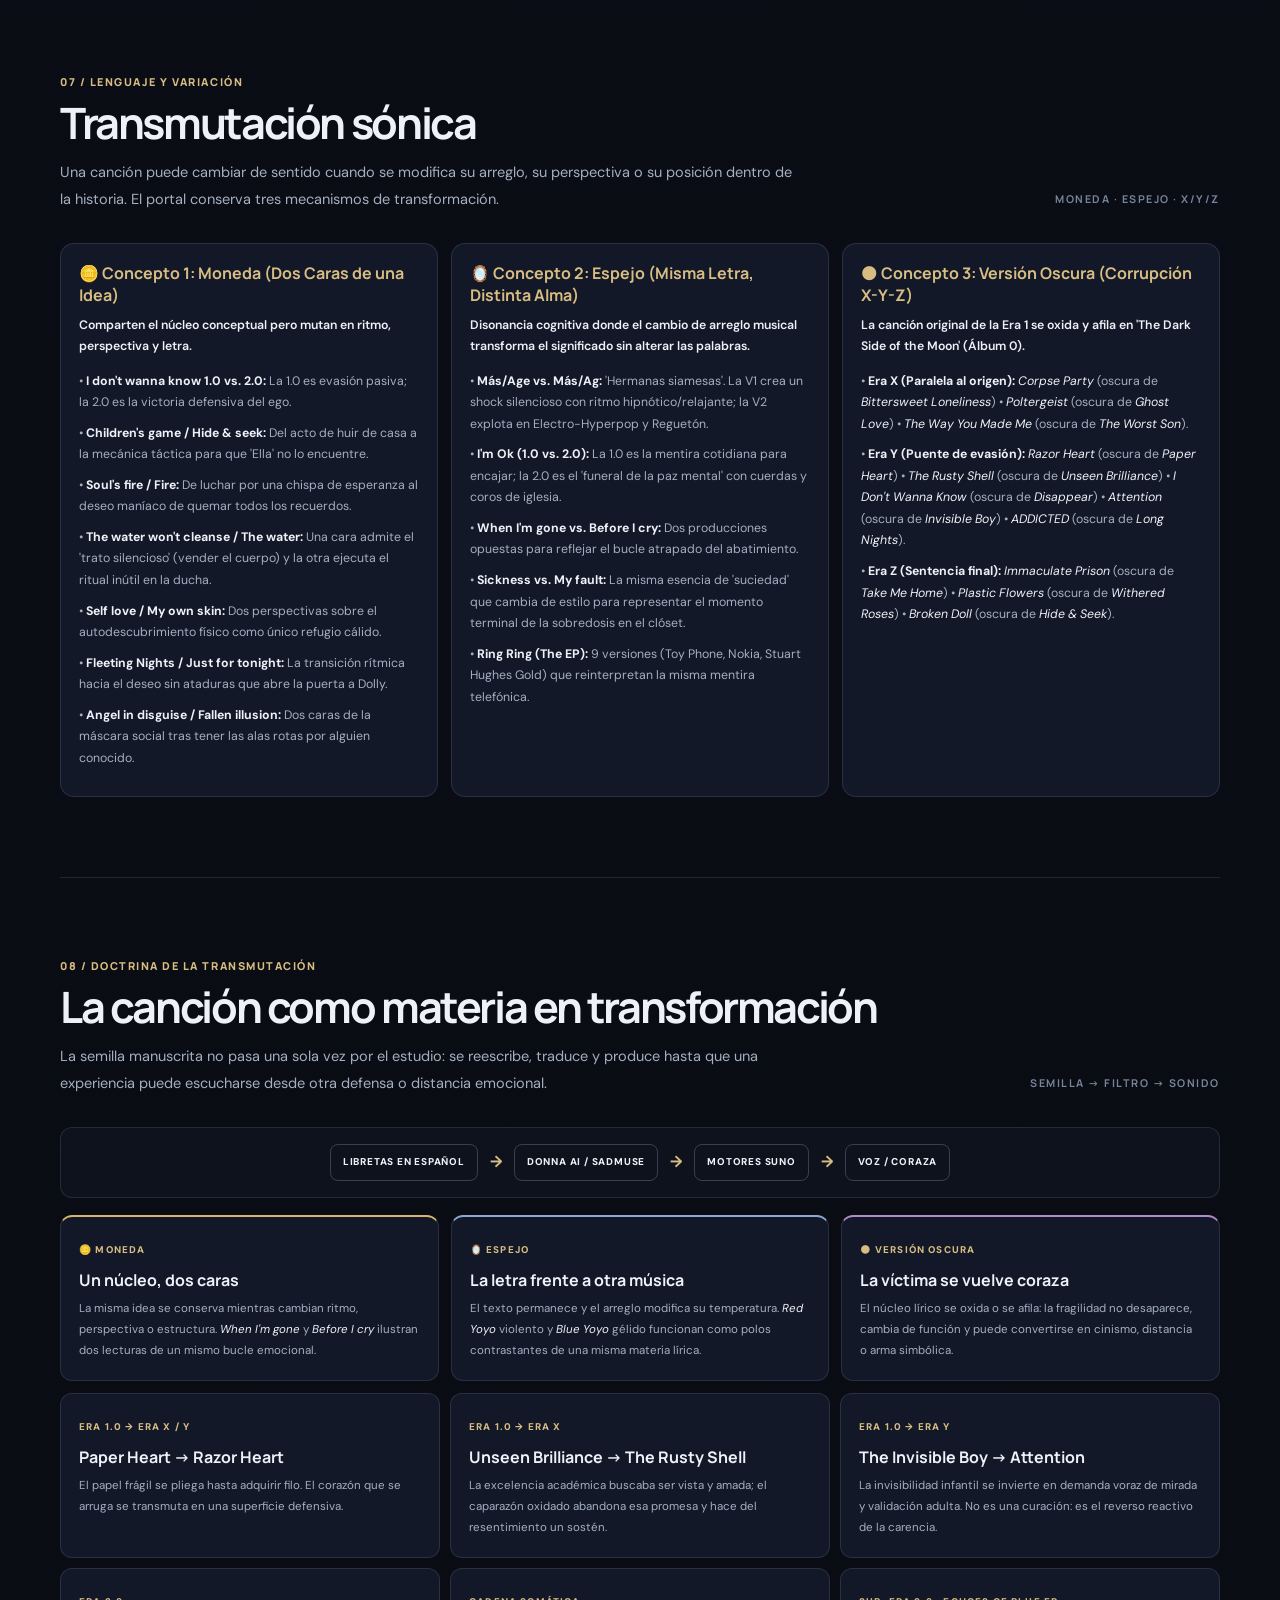
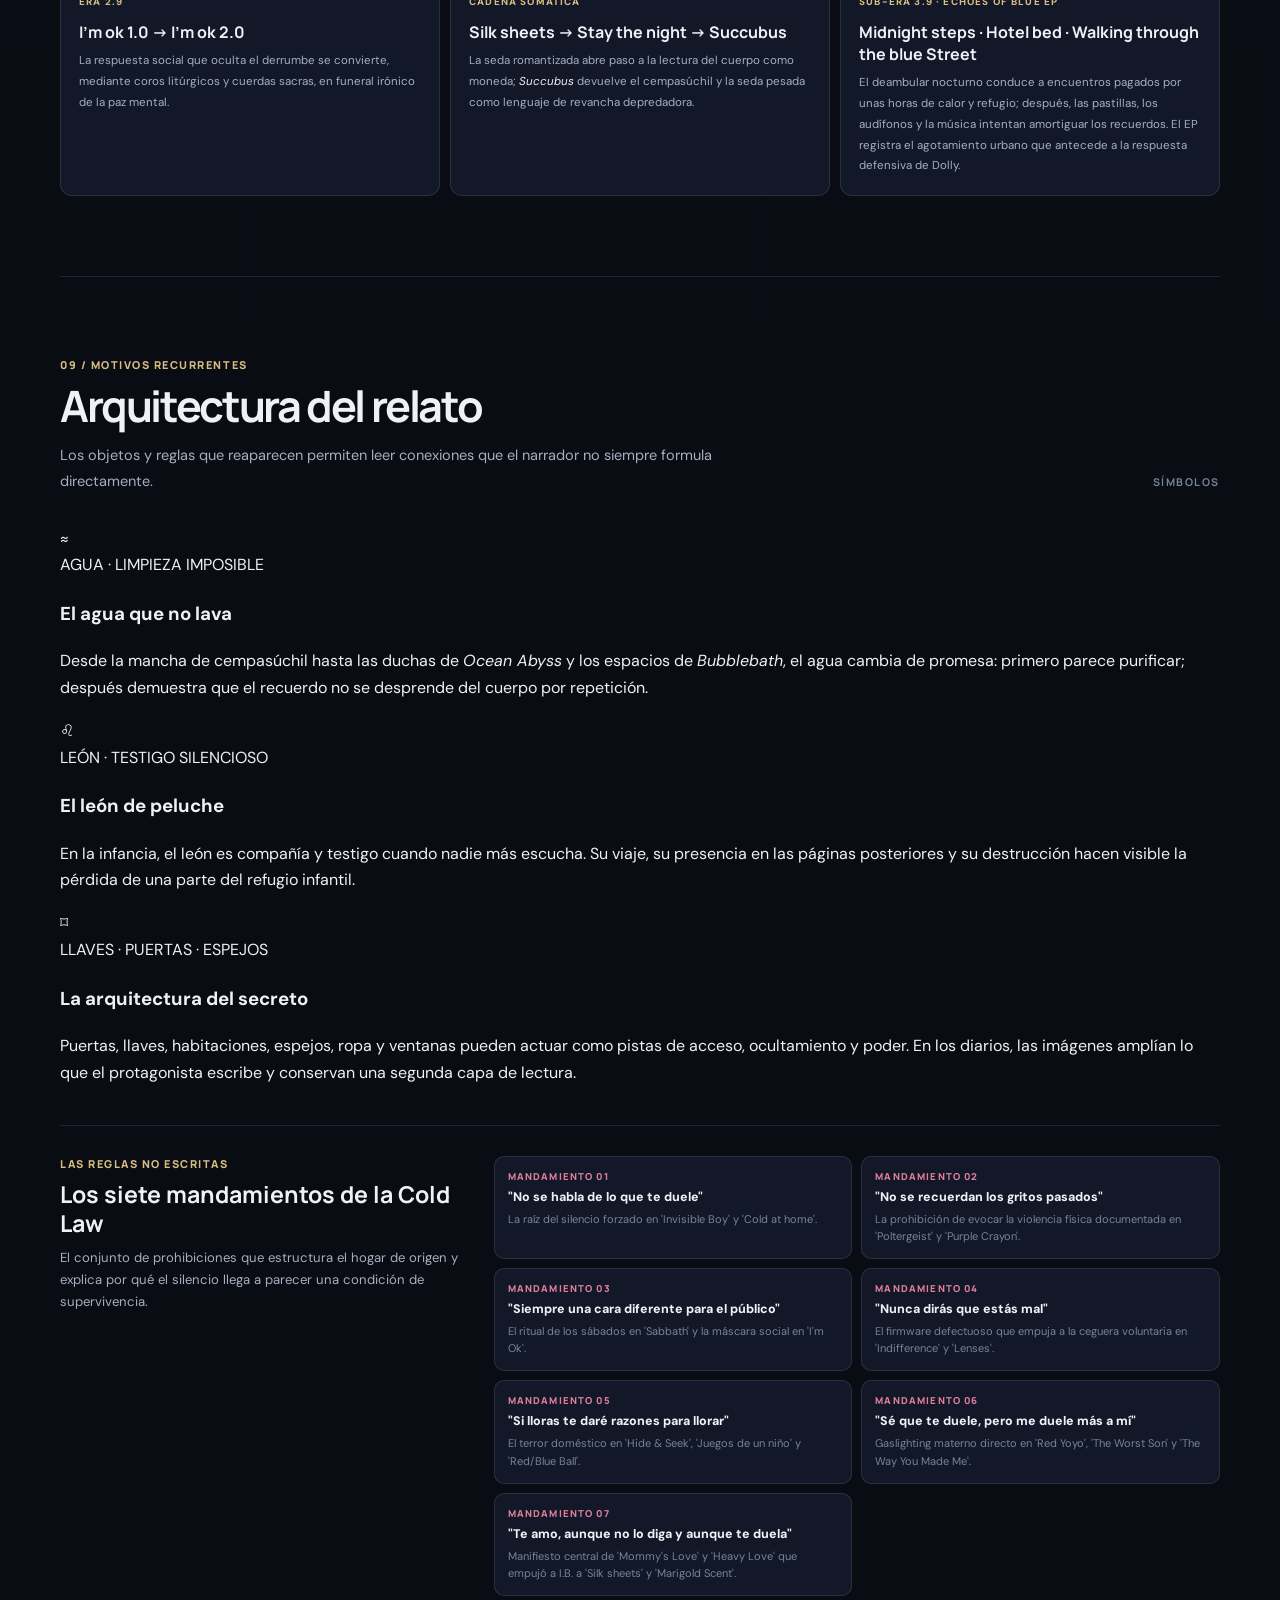
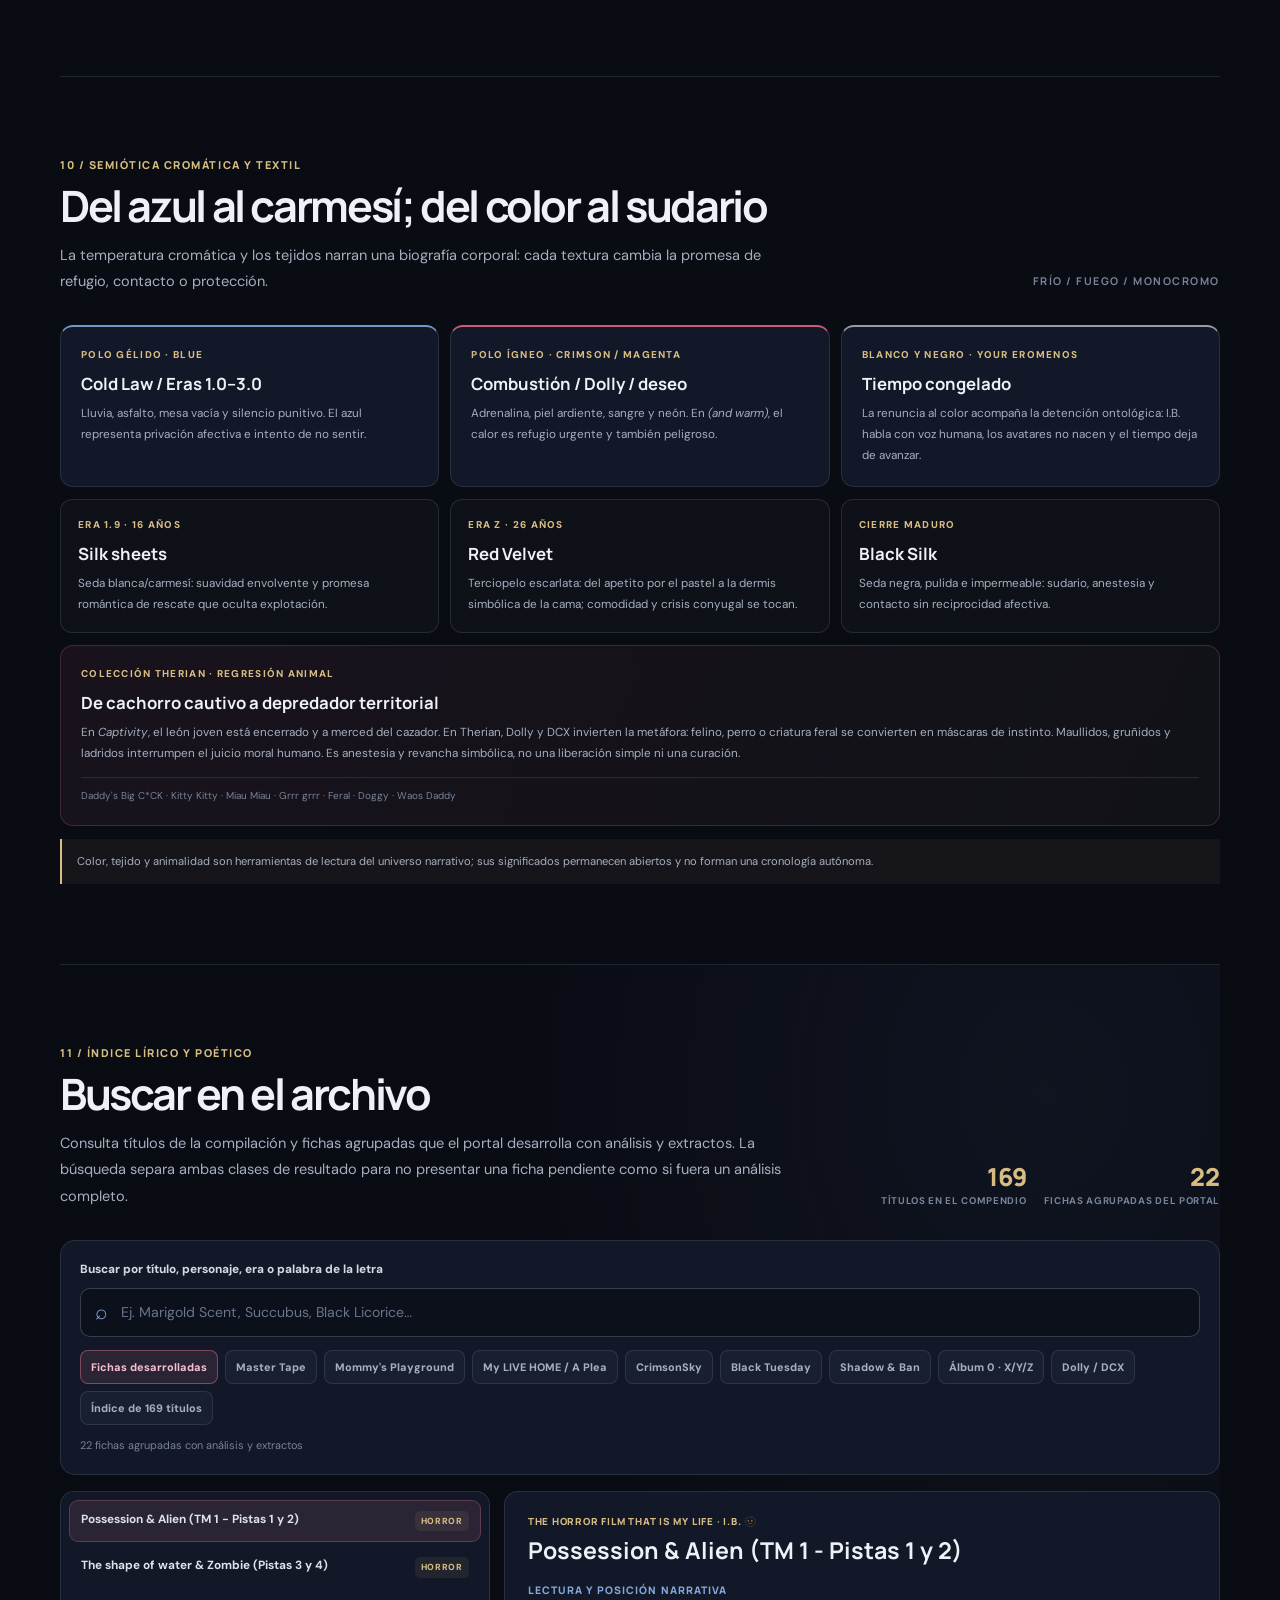
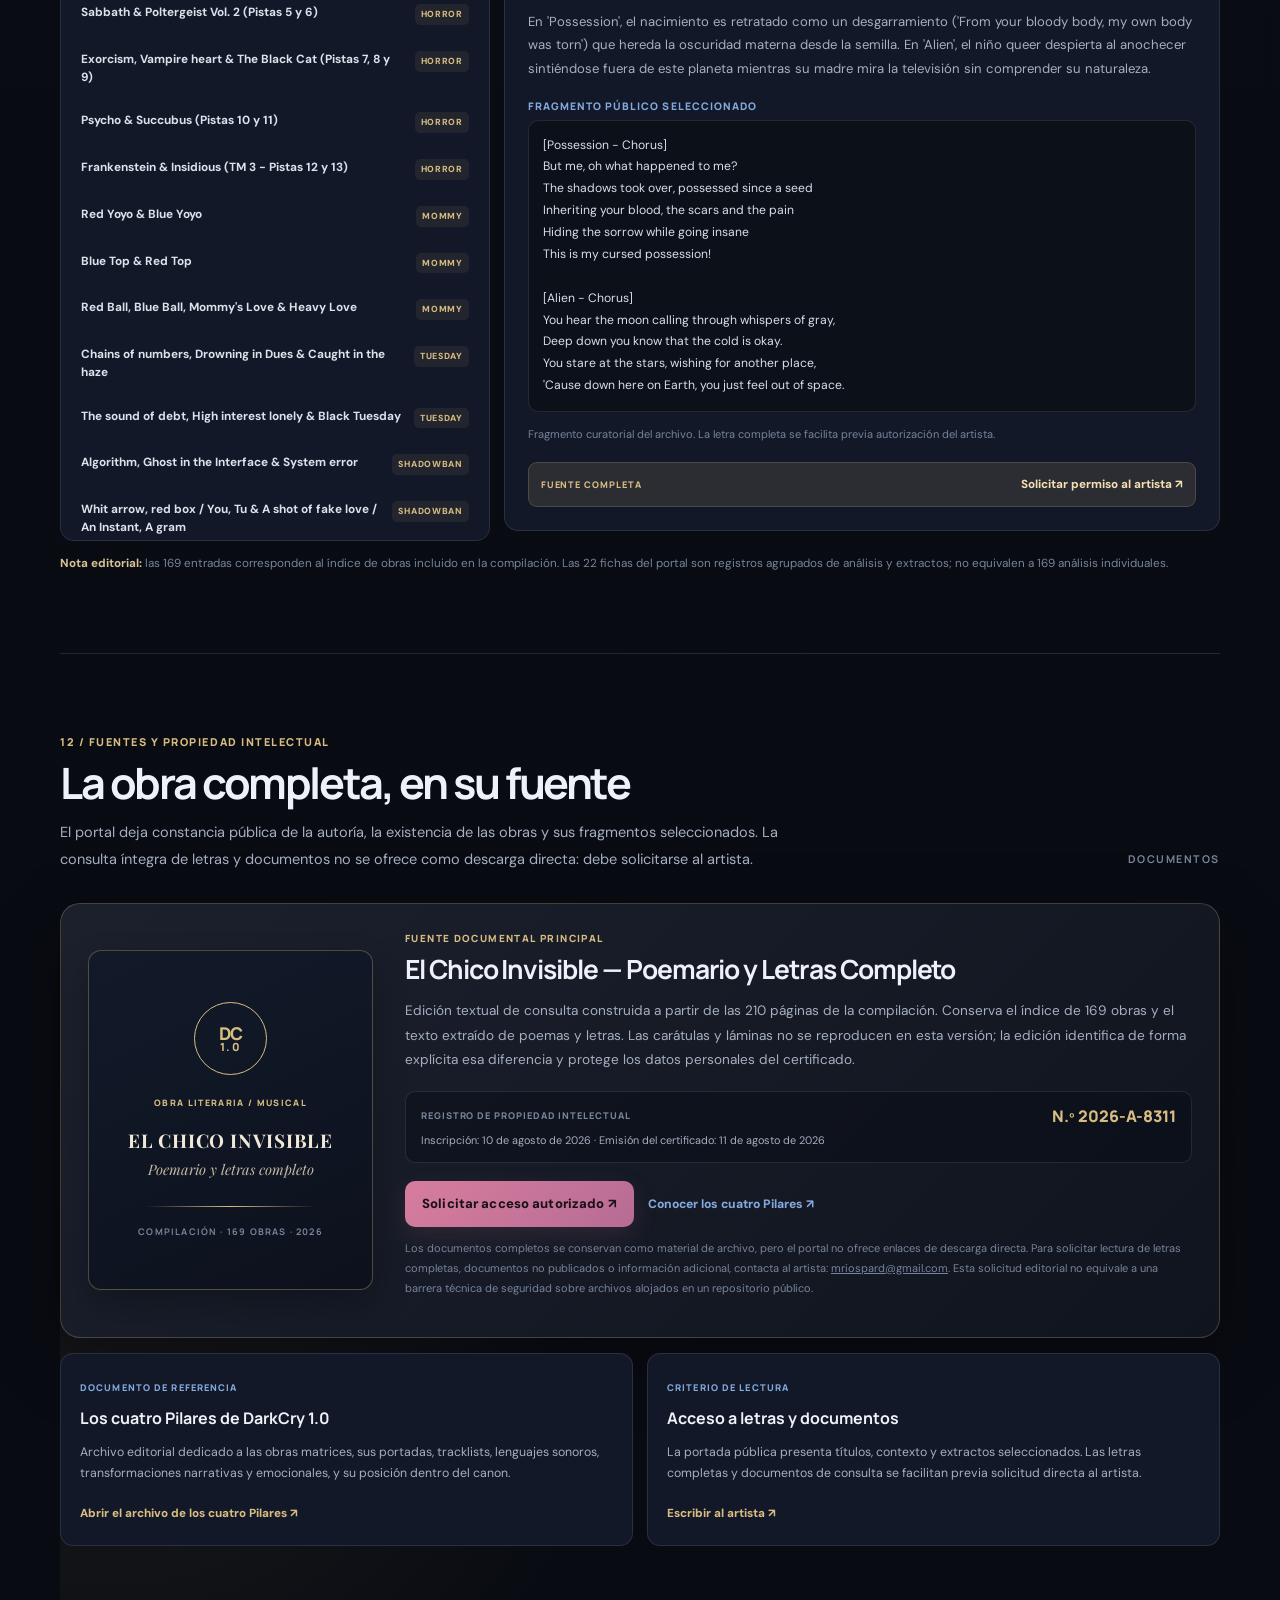
==== commit 039388bd: "Regreso al logo redundanteindex.html" ====
--- a/index.html
+++ b/index.html
@@ -80,7 +80,7 @@
           <div class="eyebrow"><span class="eyebrow__dot"></span> UNIVERSO MUSICAL · POÉTICO · NARRATIVO · PORTAL 1.5</div>
           <p class="hero__overline">UN ARCHIVO PARA LEER, ESCUCHAR Y RECONSTRUIR</p>
           <h1>DARKCRY <span>1.0</span></h1>
-          <p class="hero__tagline">Donde la música da voz a lo que no cabe en palabras.</p>
+          <p class="hero__tagline">Expresar con la música todo aquello que es difícil de expresar.</p>
           <div class="authorship-note" aria-label="Autoría textual y proceso creativo">
             <strong>Autoría textual: 100 % del autor</strong>
             <p>La escritura narrativa, poética y lírica de las letras pertenece íntegramente a Jesús Ríos Vásquez. La mayoría de las canciones parte de experiencias propias, narradas y compuestas por el artista mediante su trabajo de composición, poesía y escritura. SadMuse no escribe las letras: únicamente da forma y adapta poemas que ya están escritos. Suno aporta sonido, voz y realización musical para darles vida. Donna AI se utilizó solo durante la etapa inicial del proyecto y en la creación de los cuatro Pilares.</p>
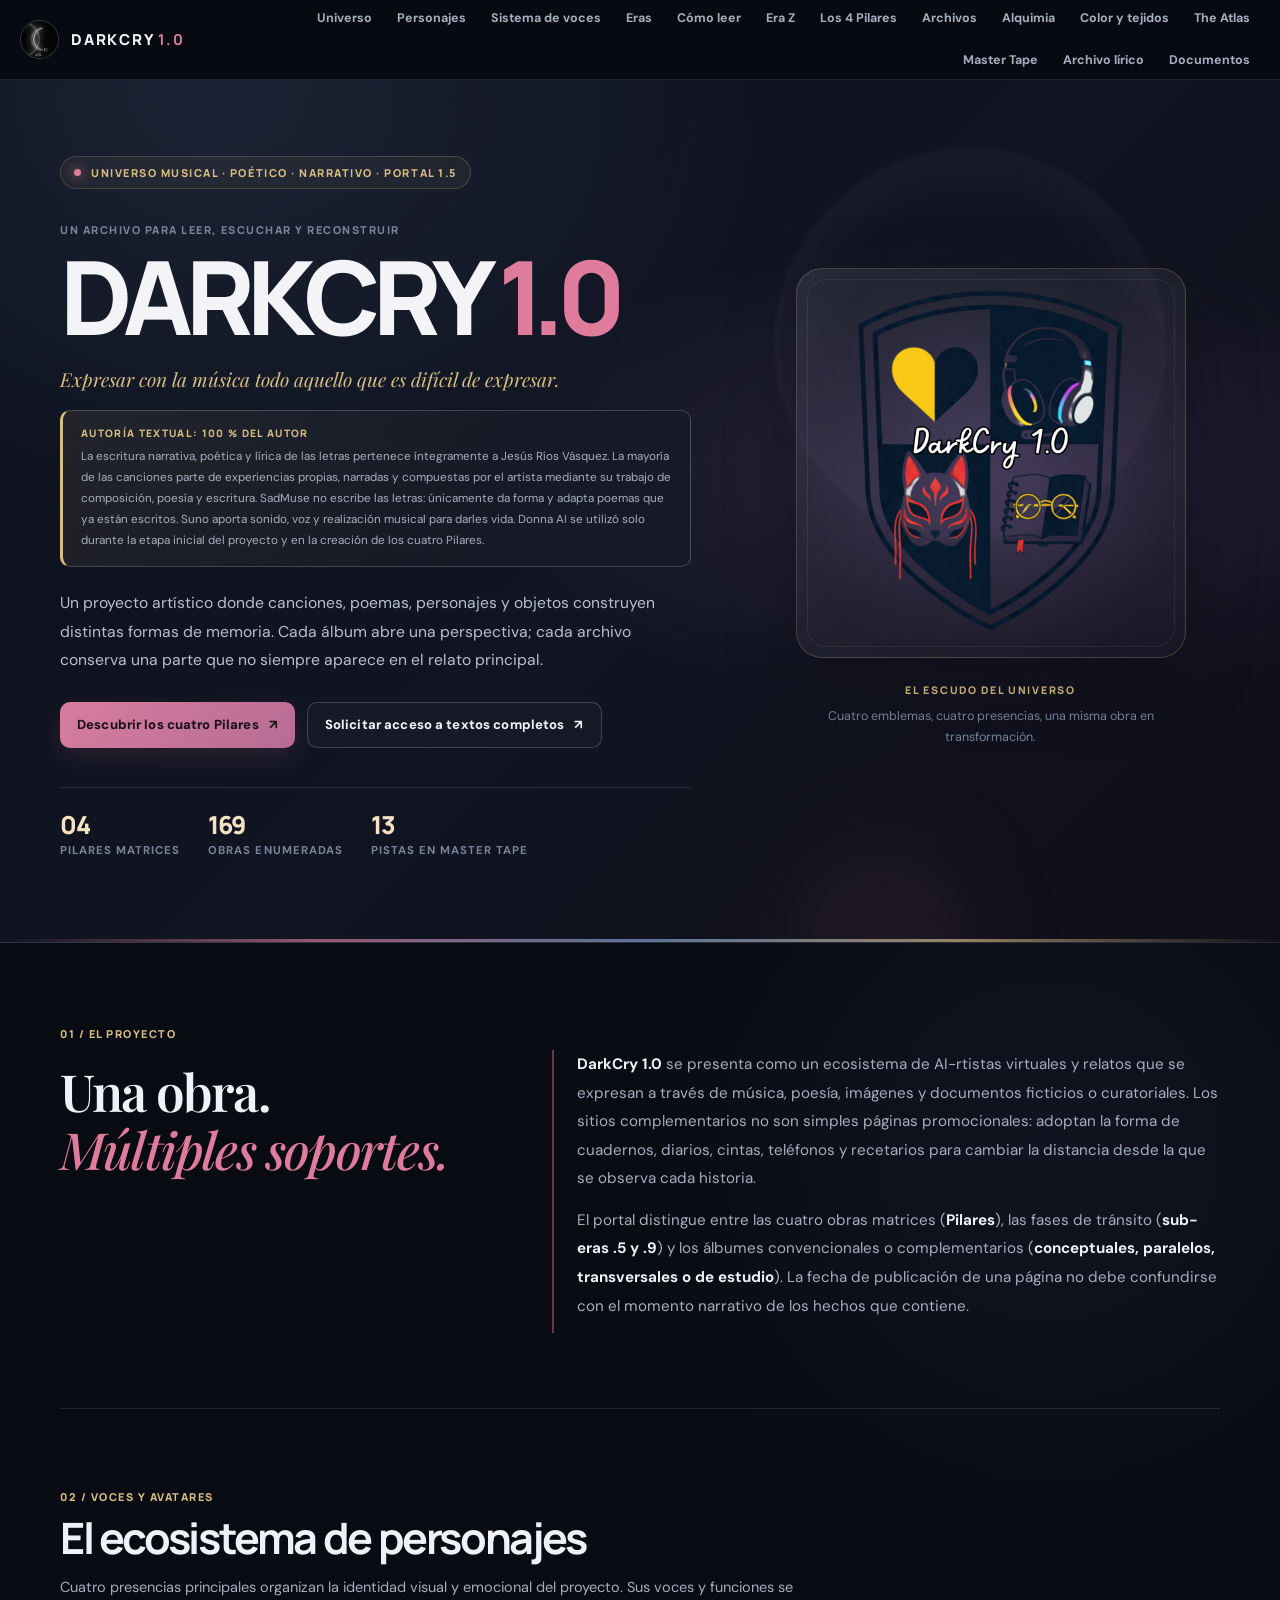
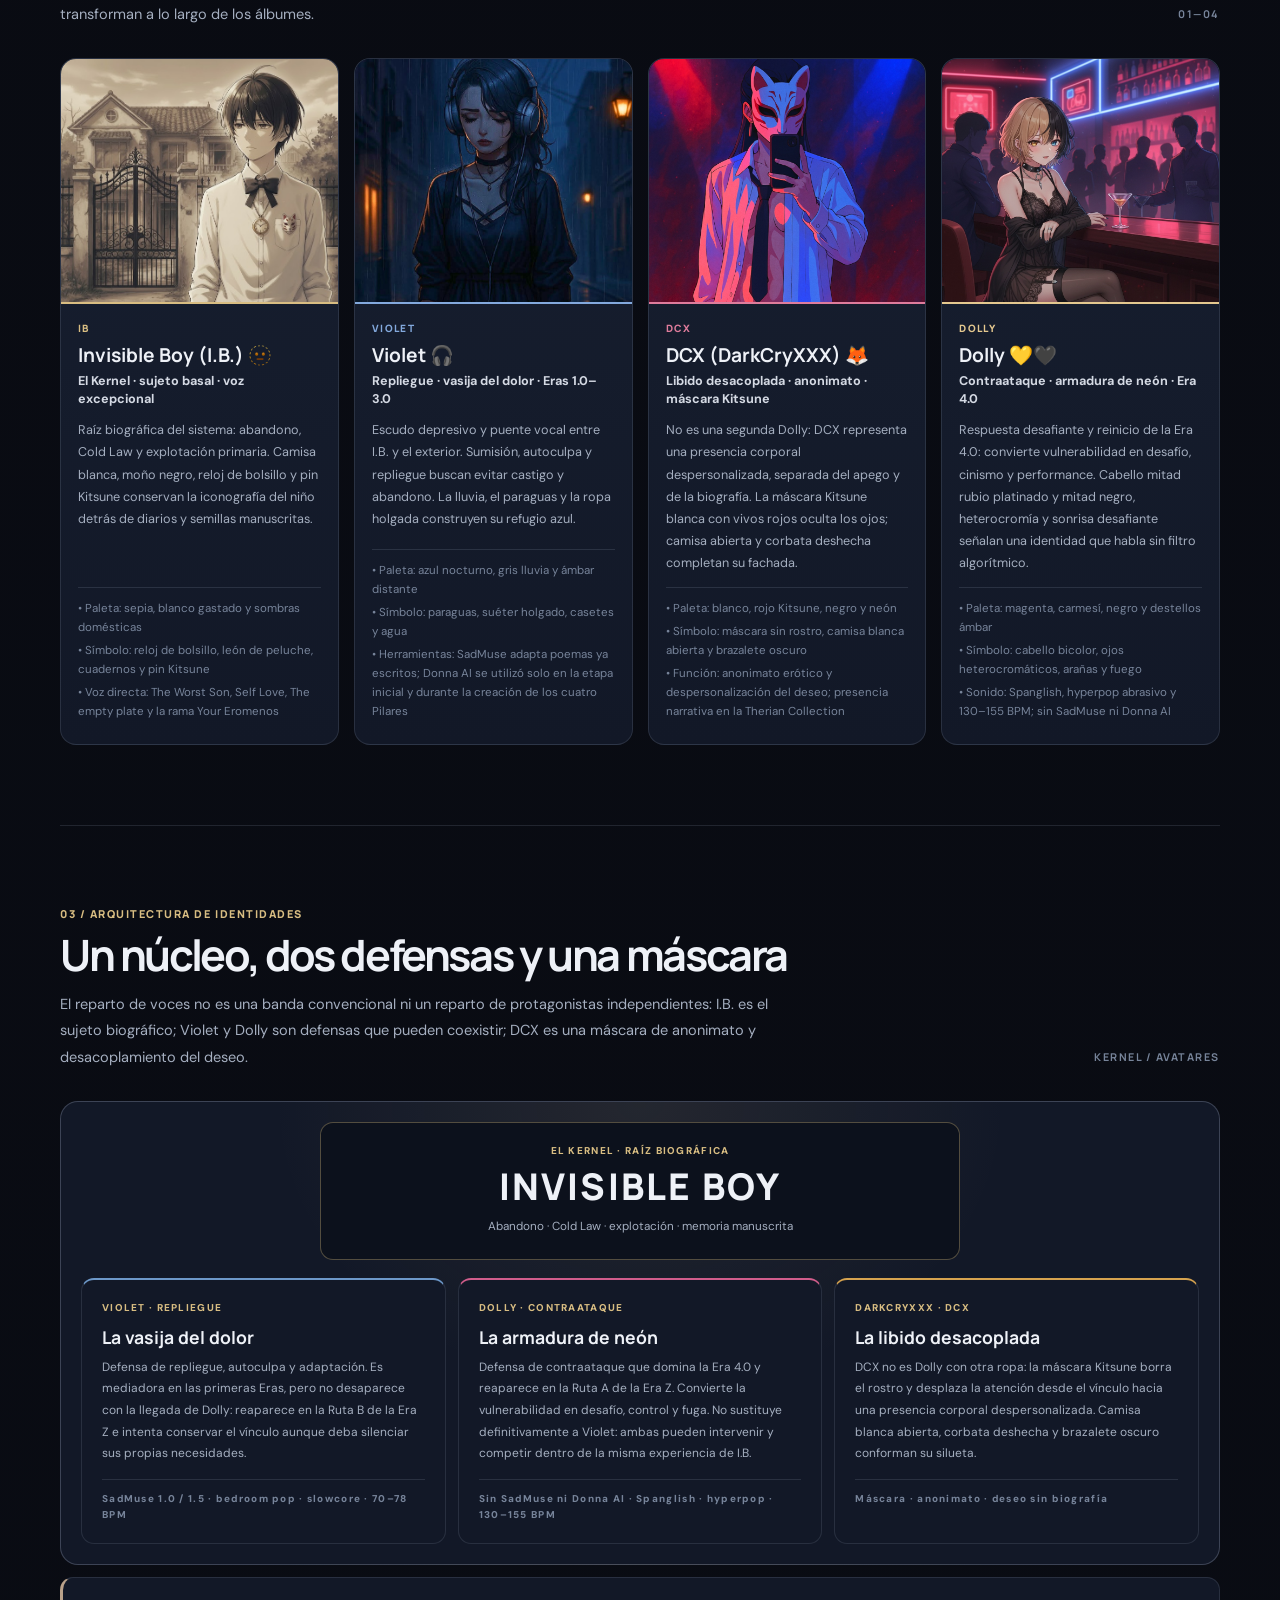
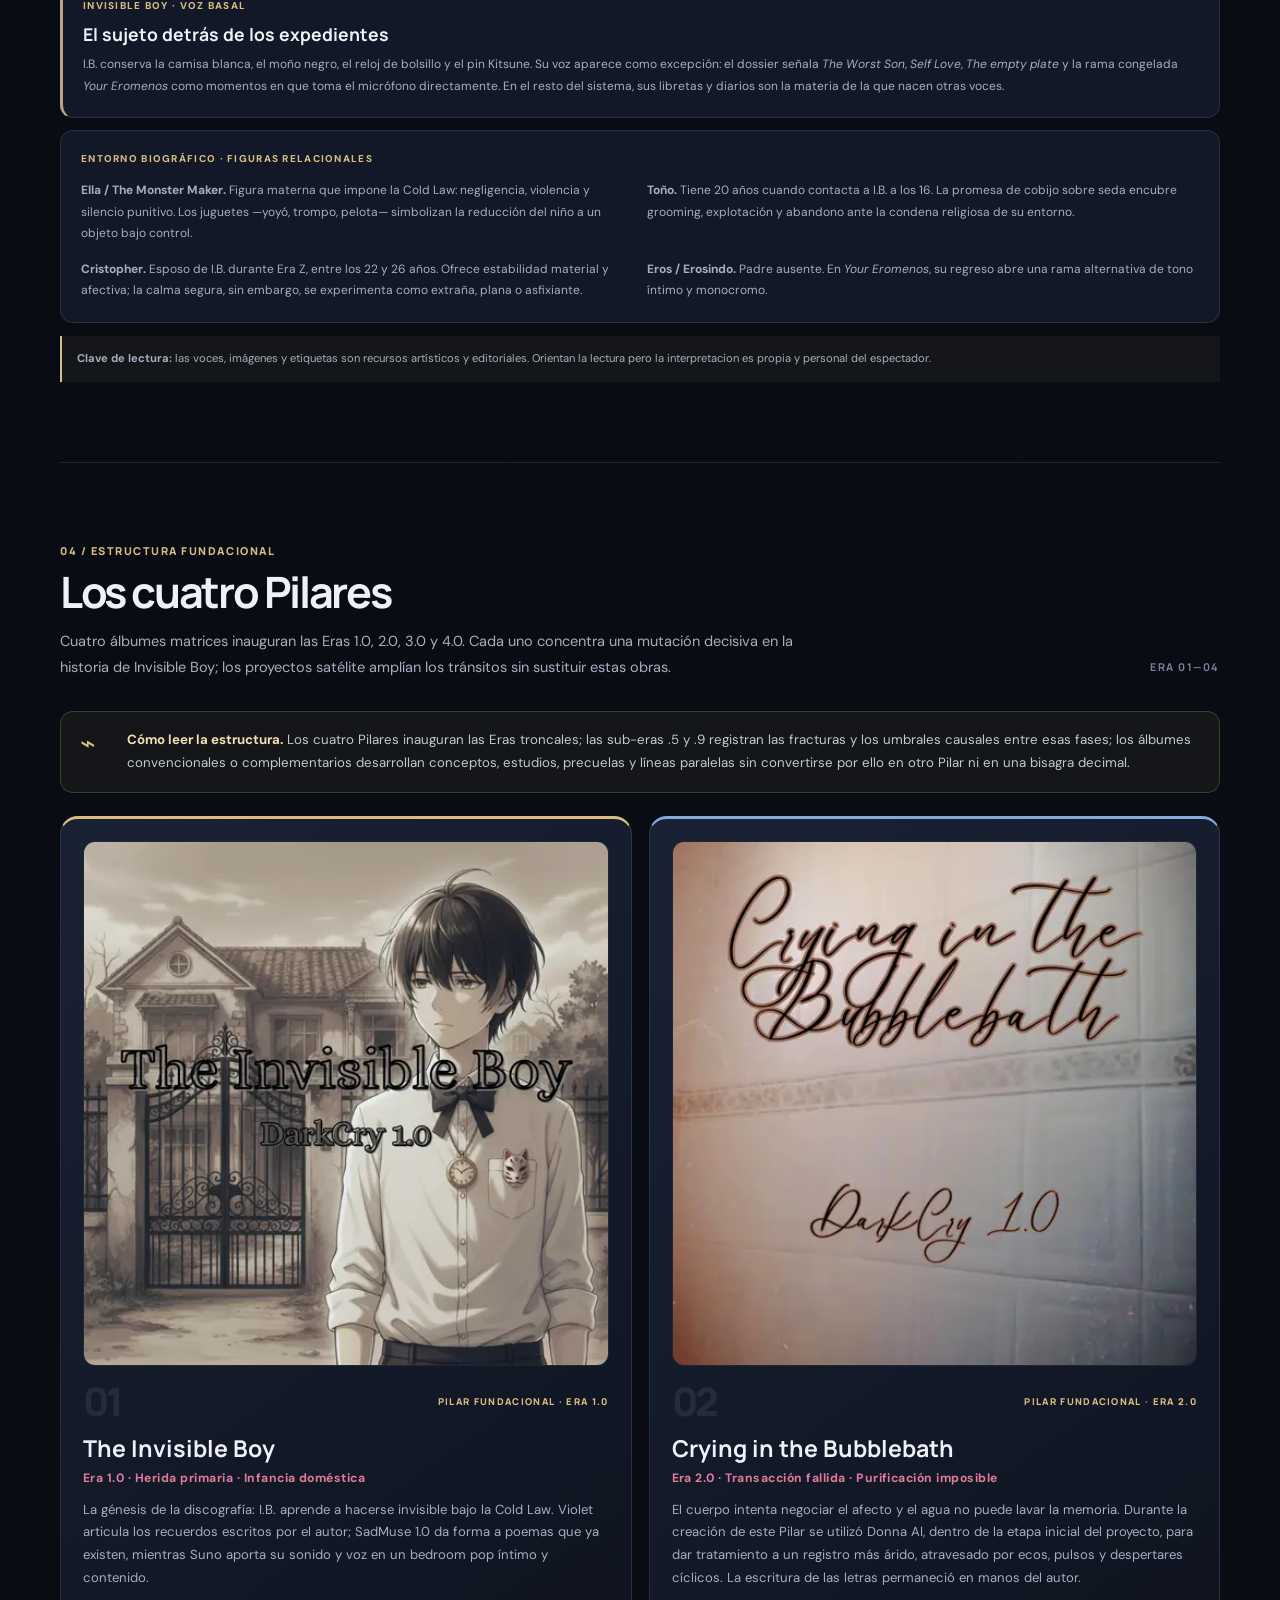
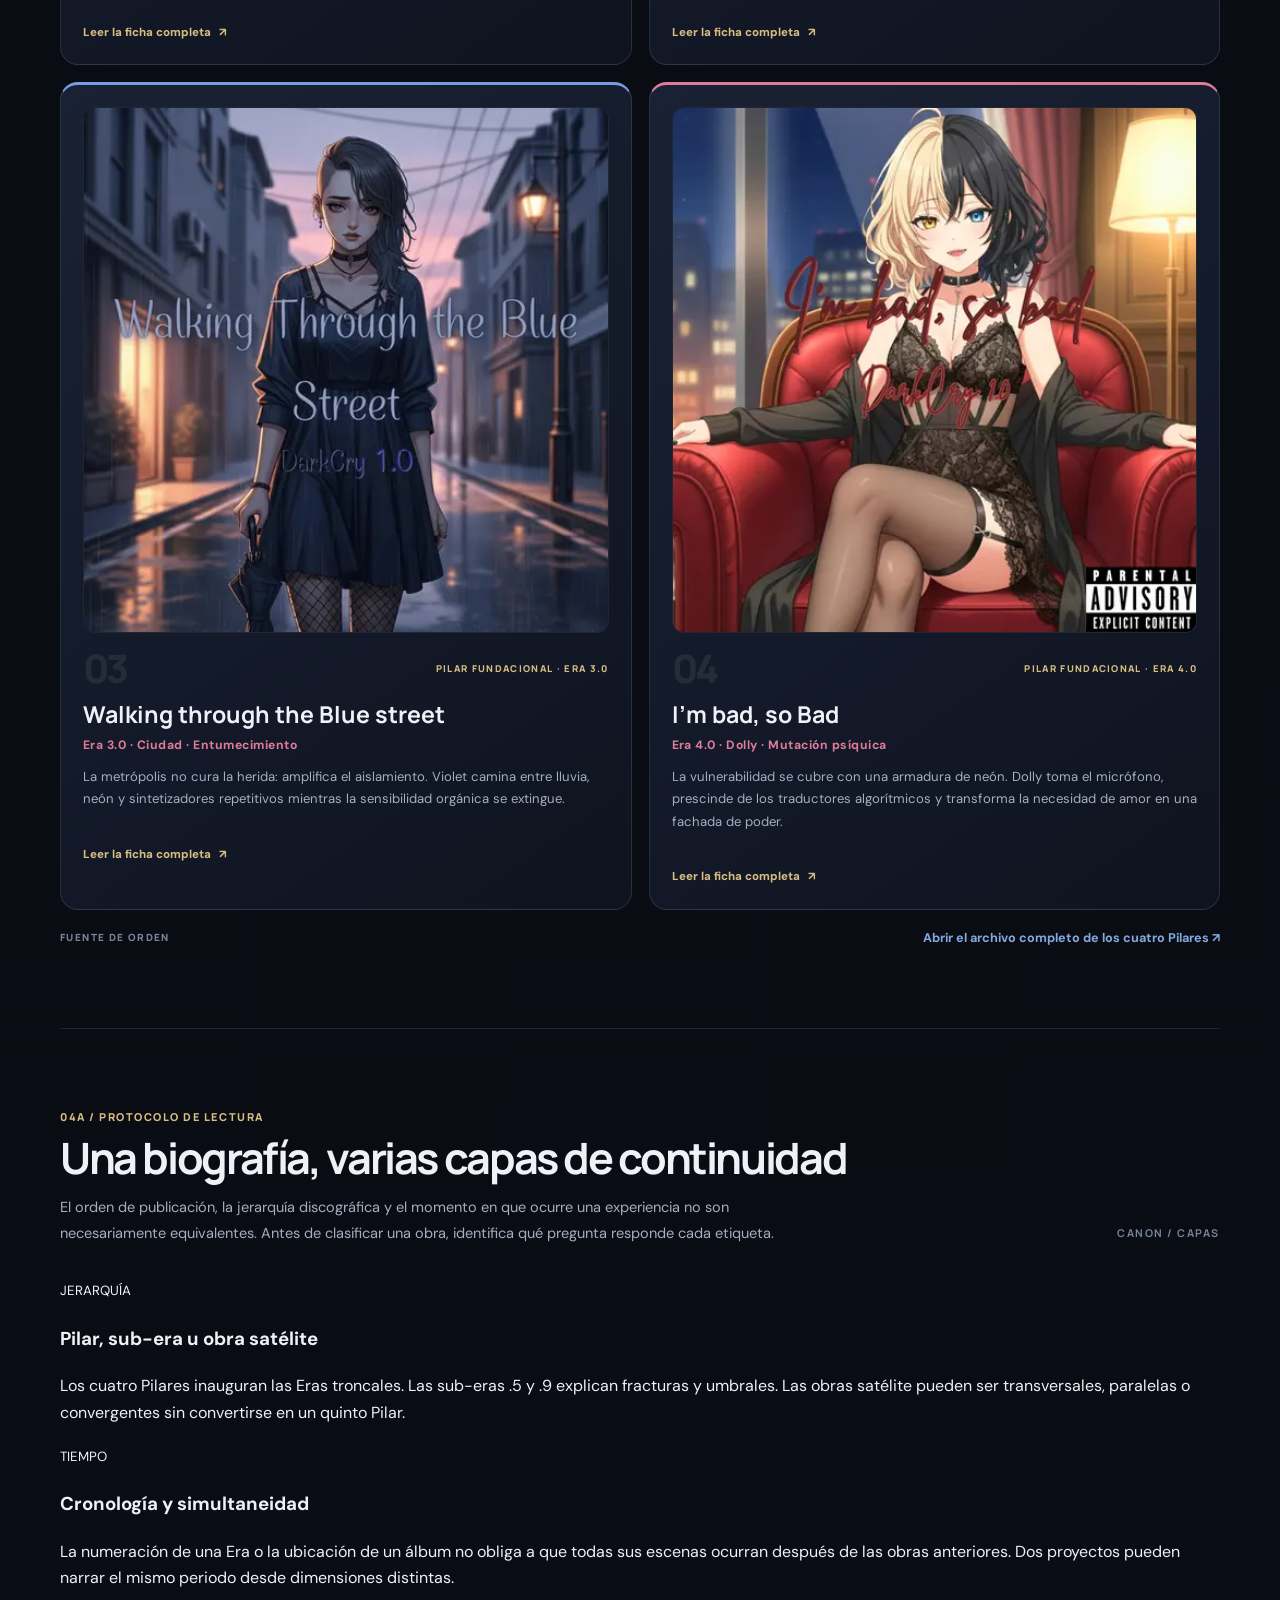
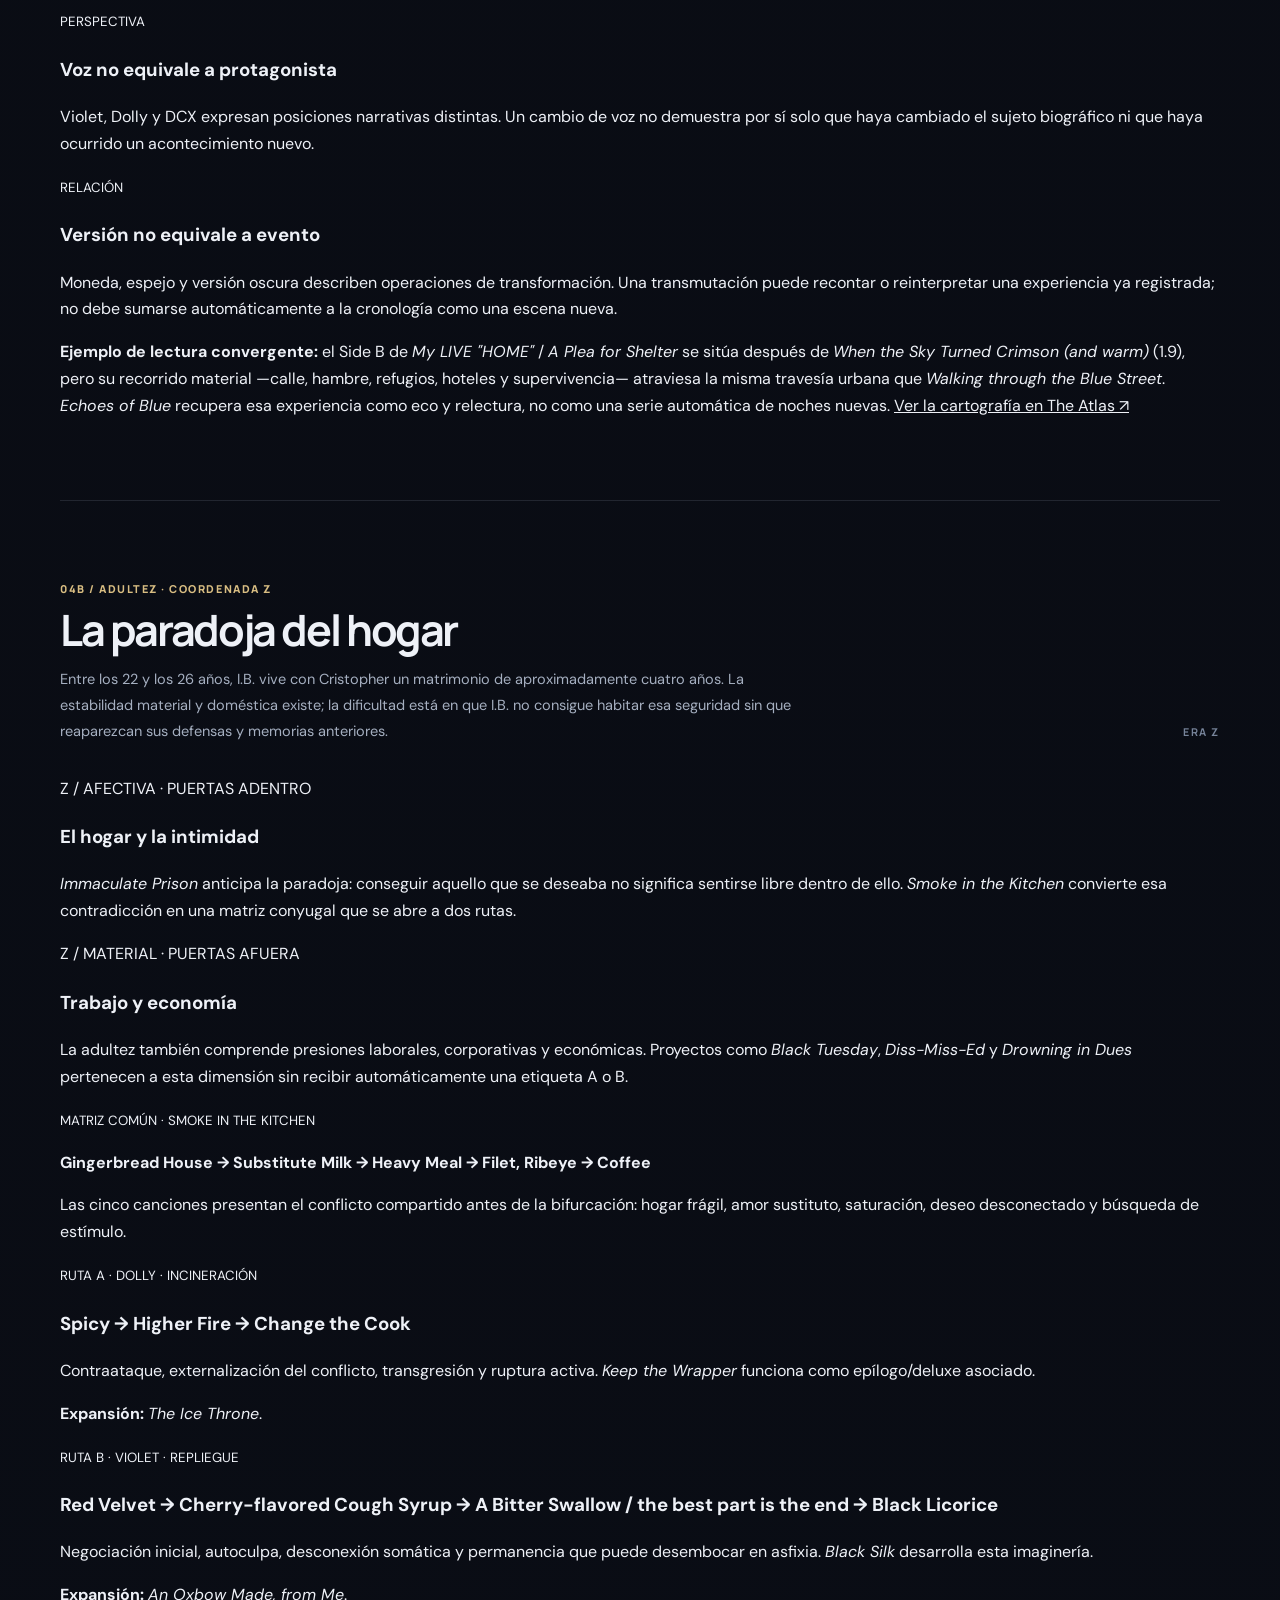
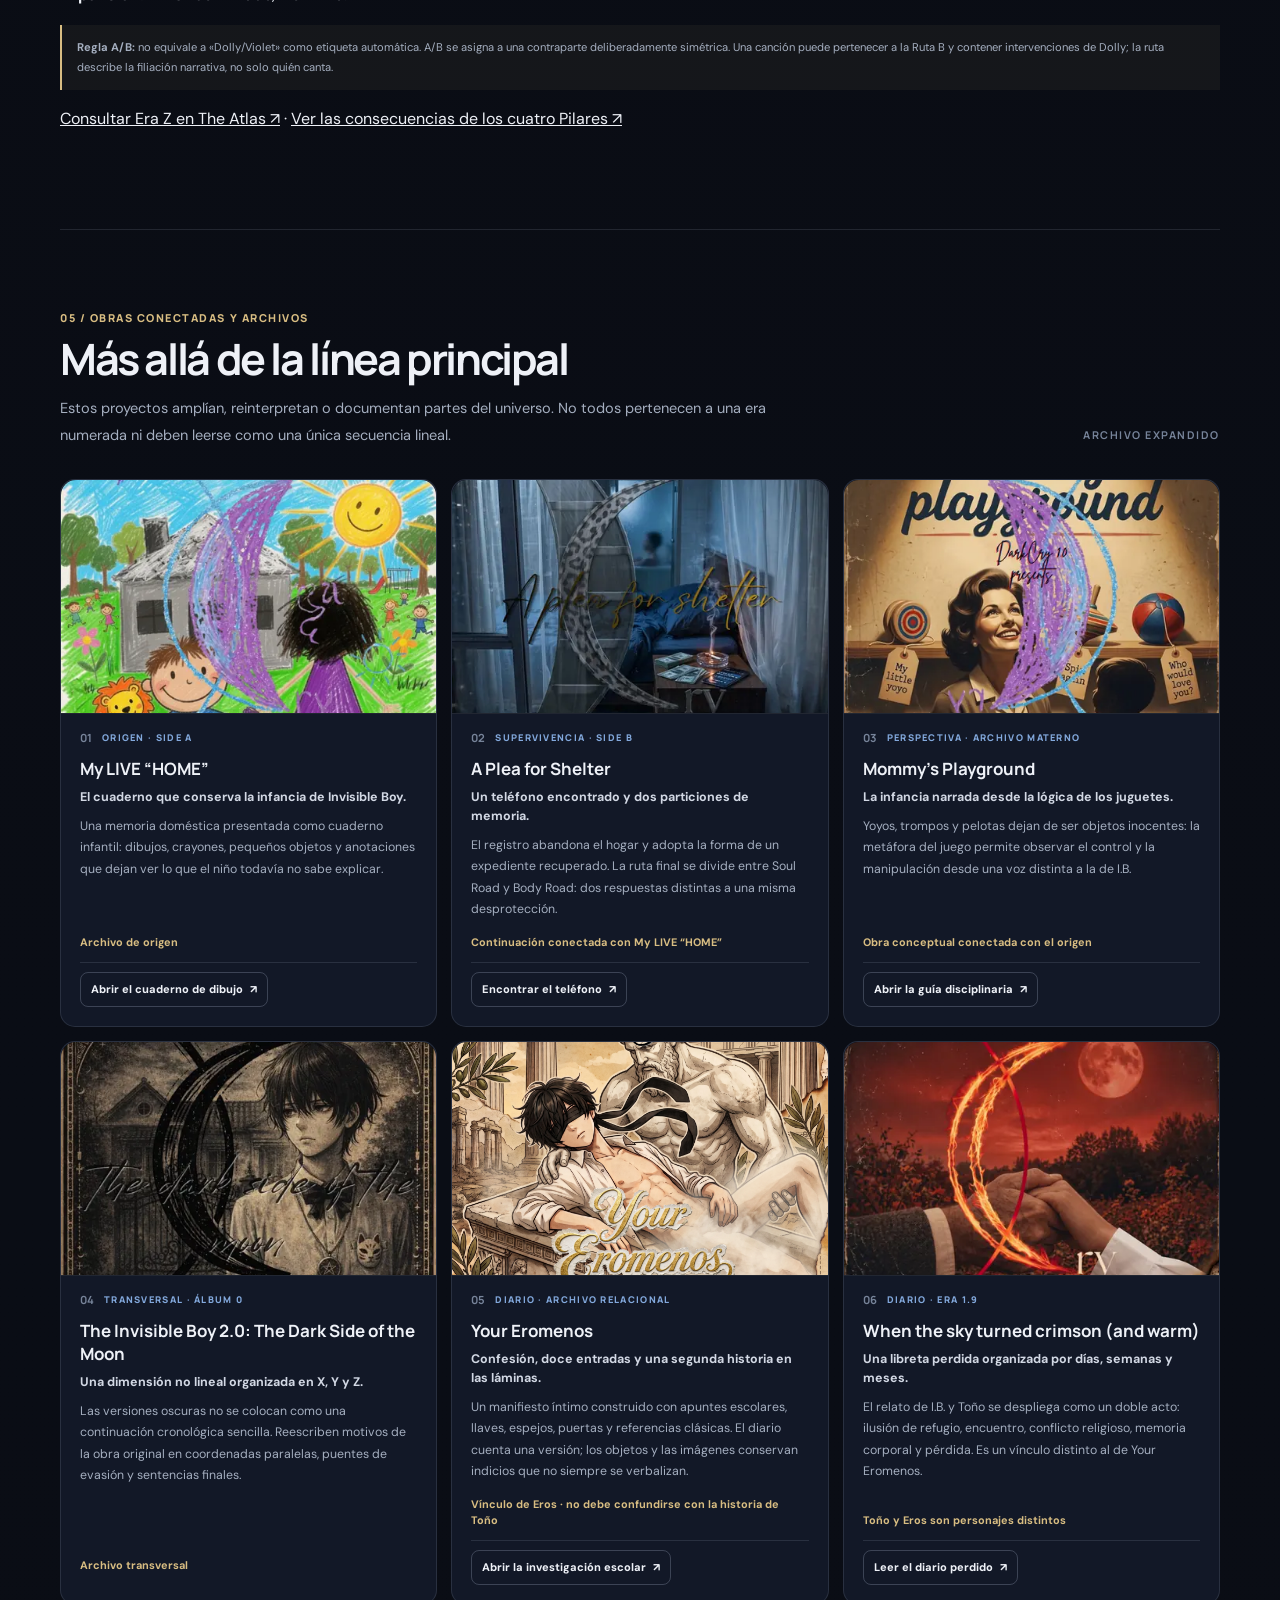
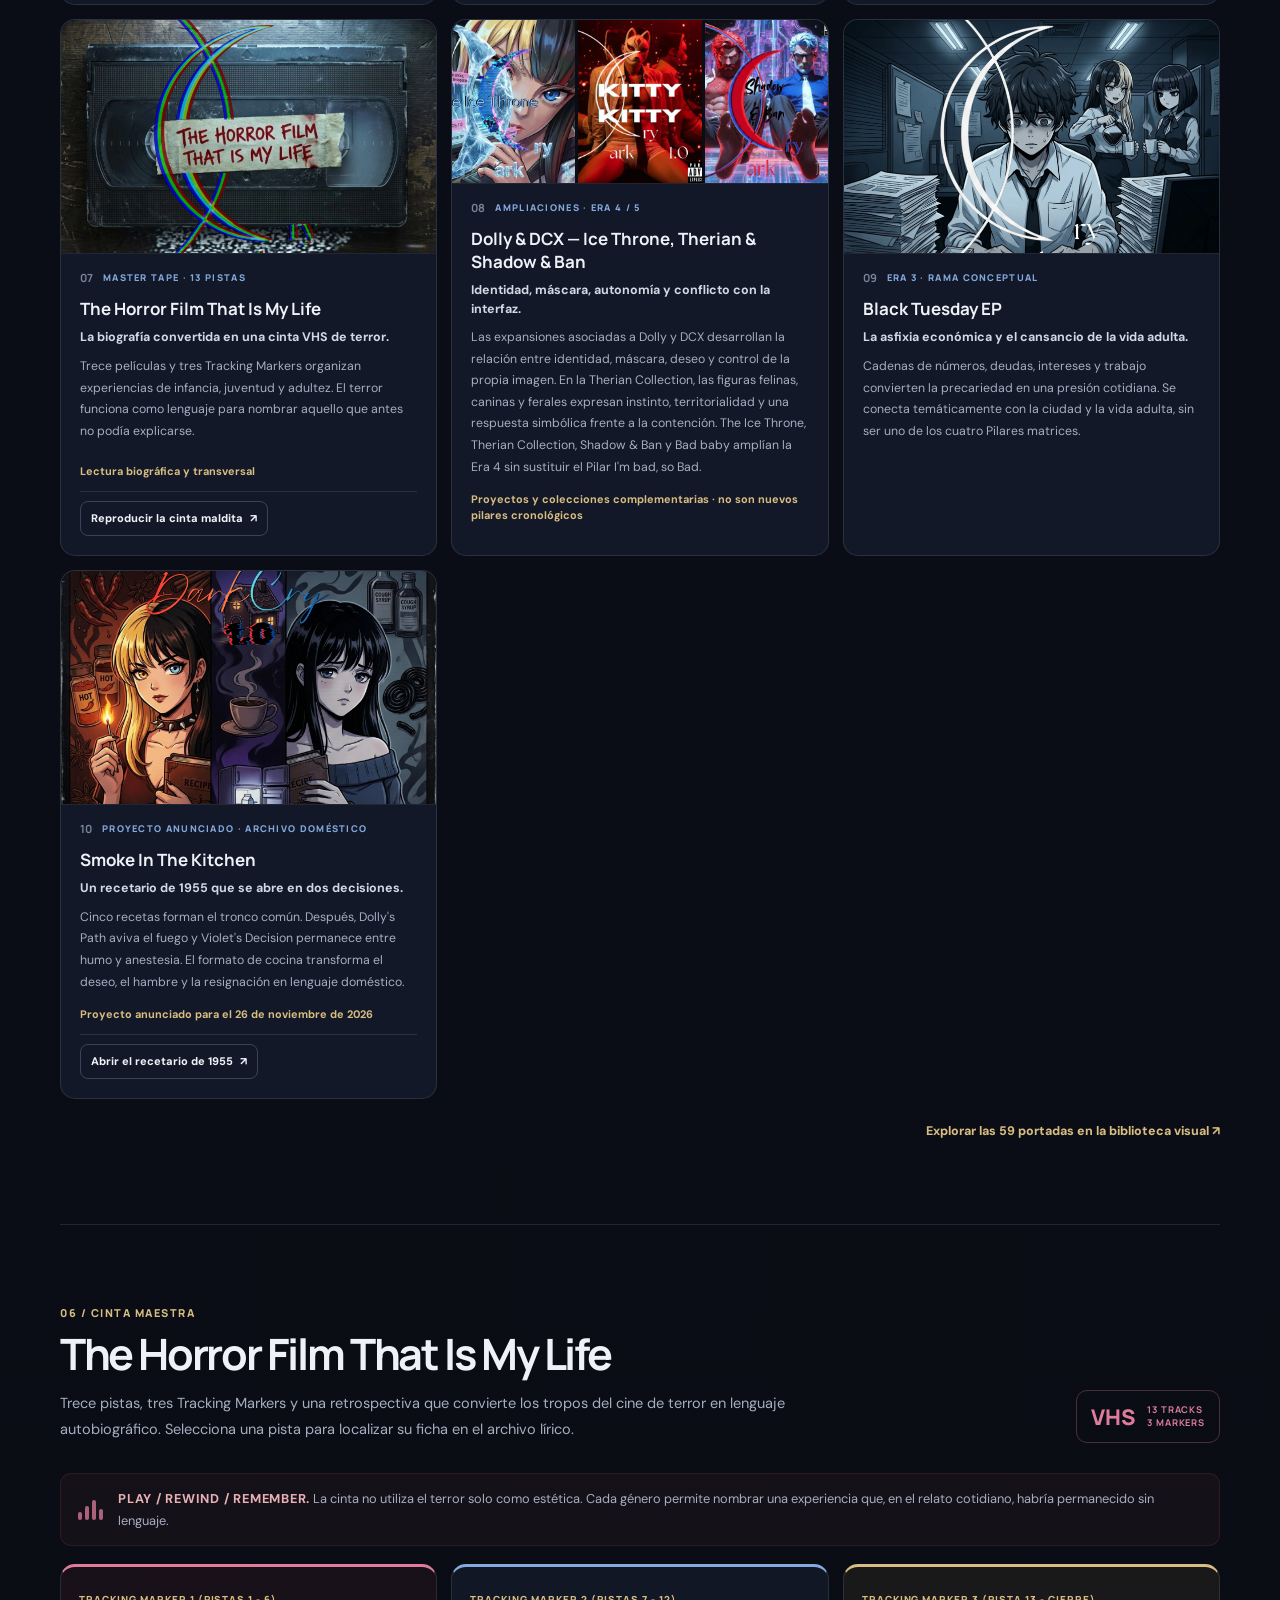
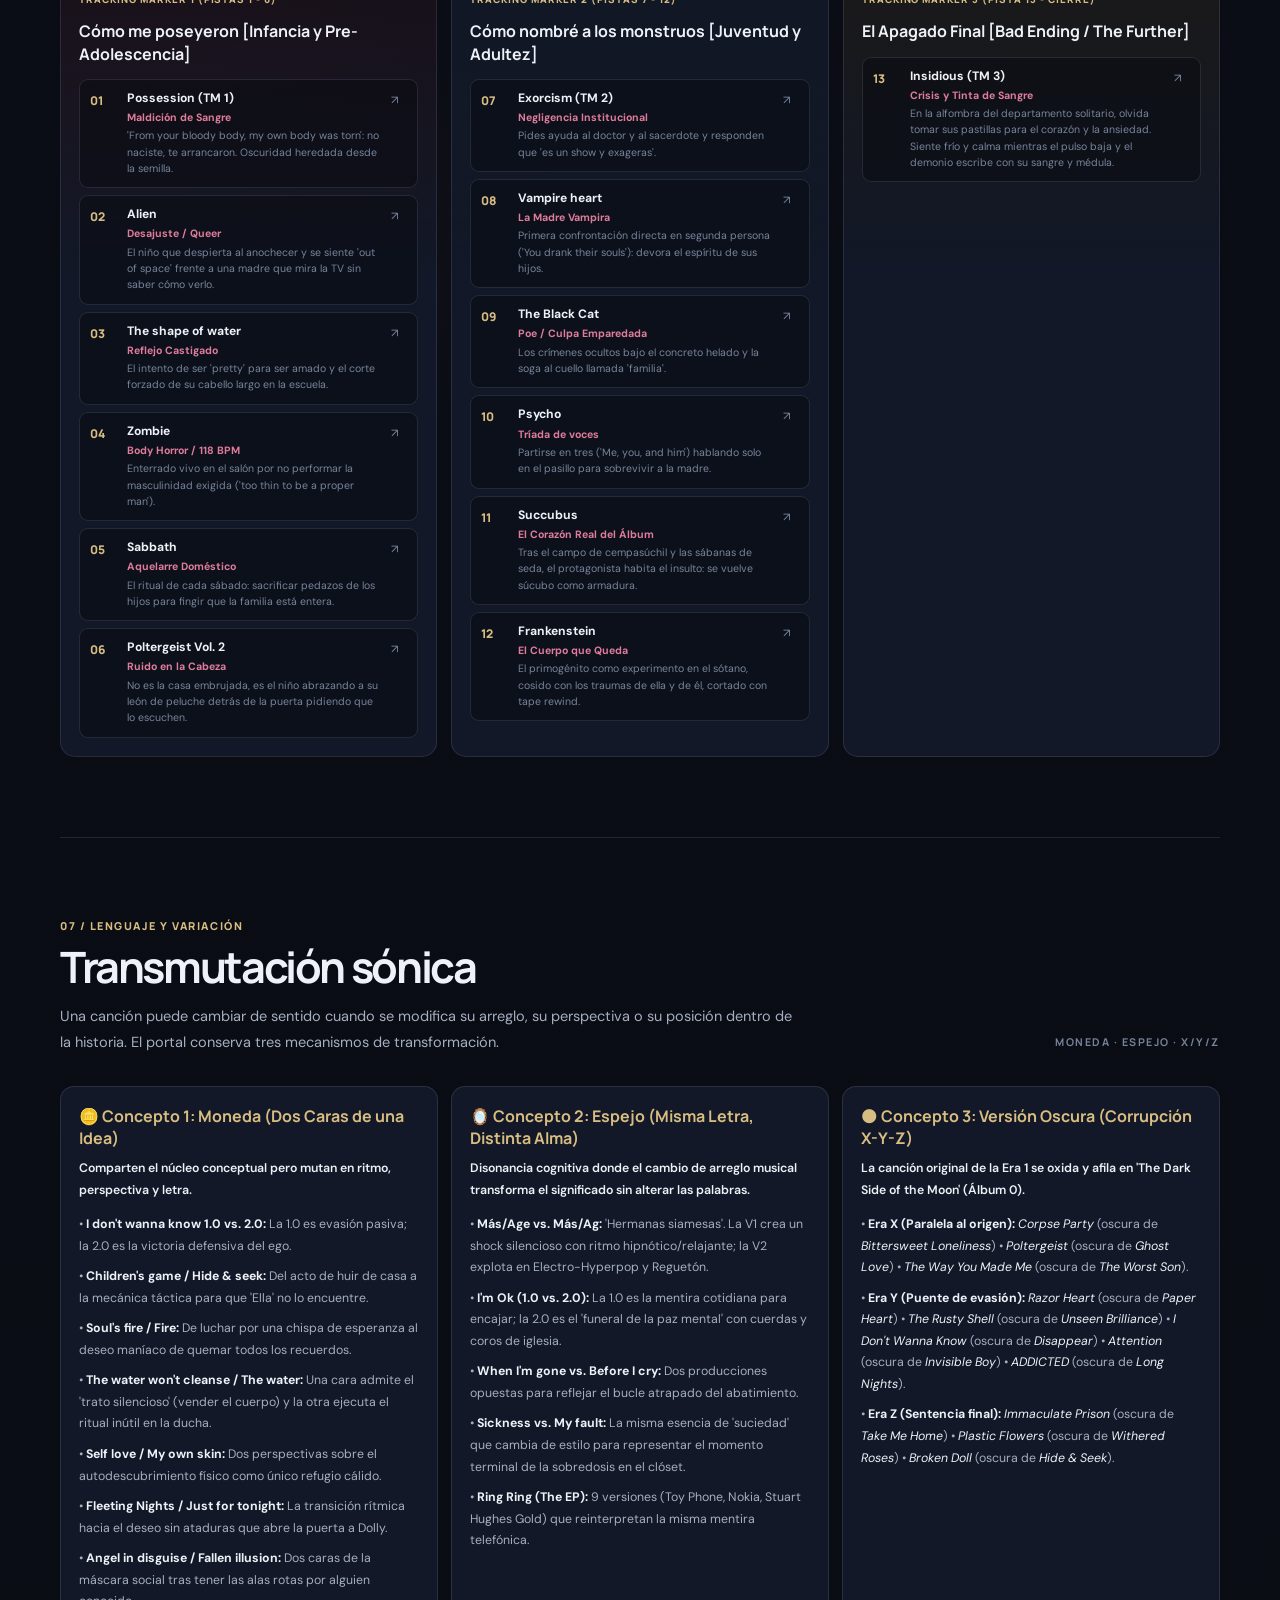
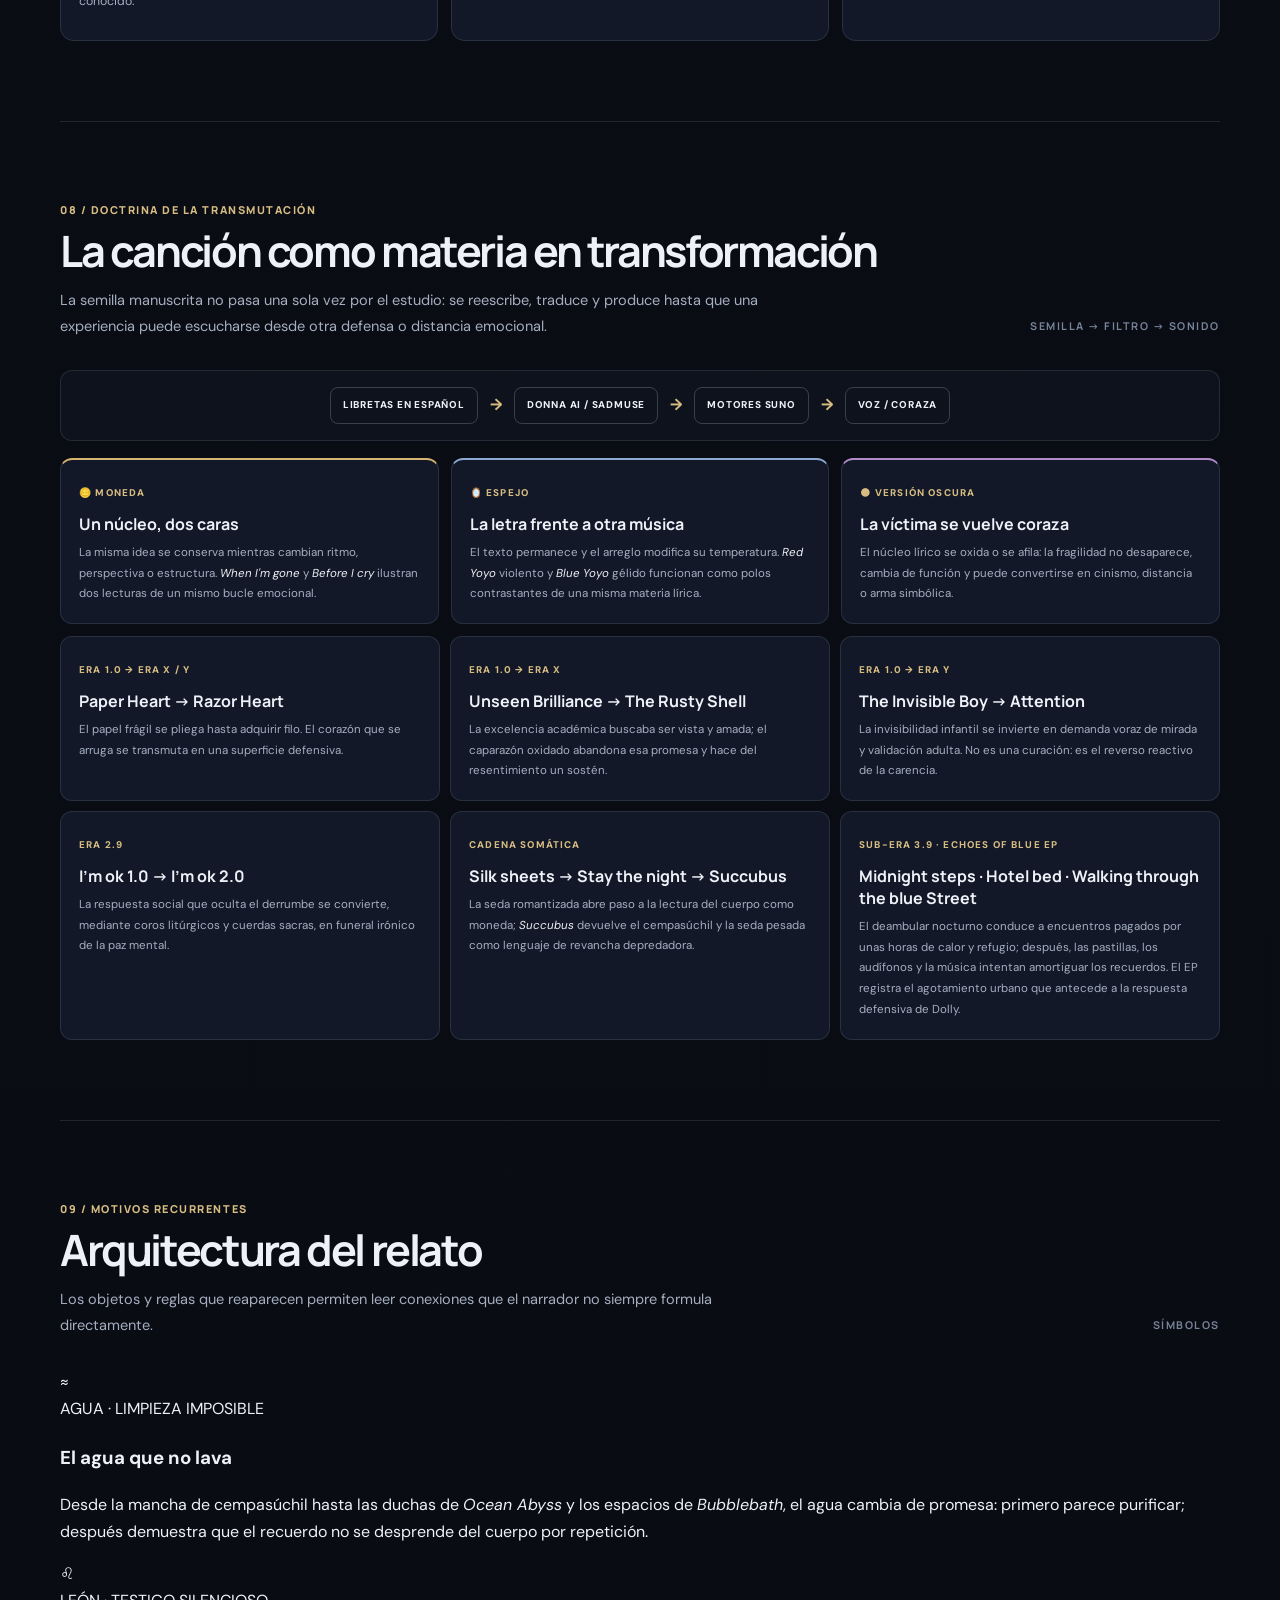
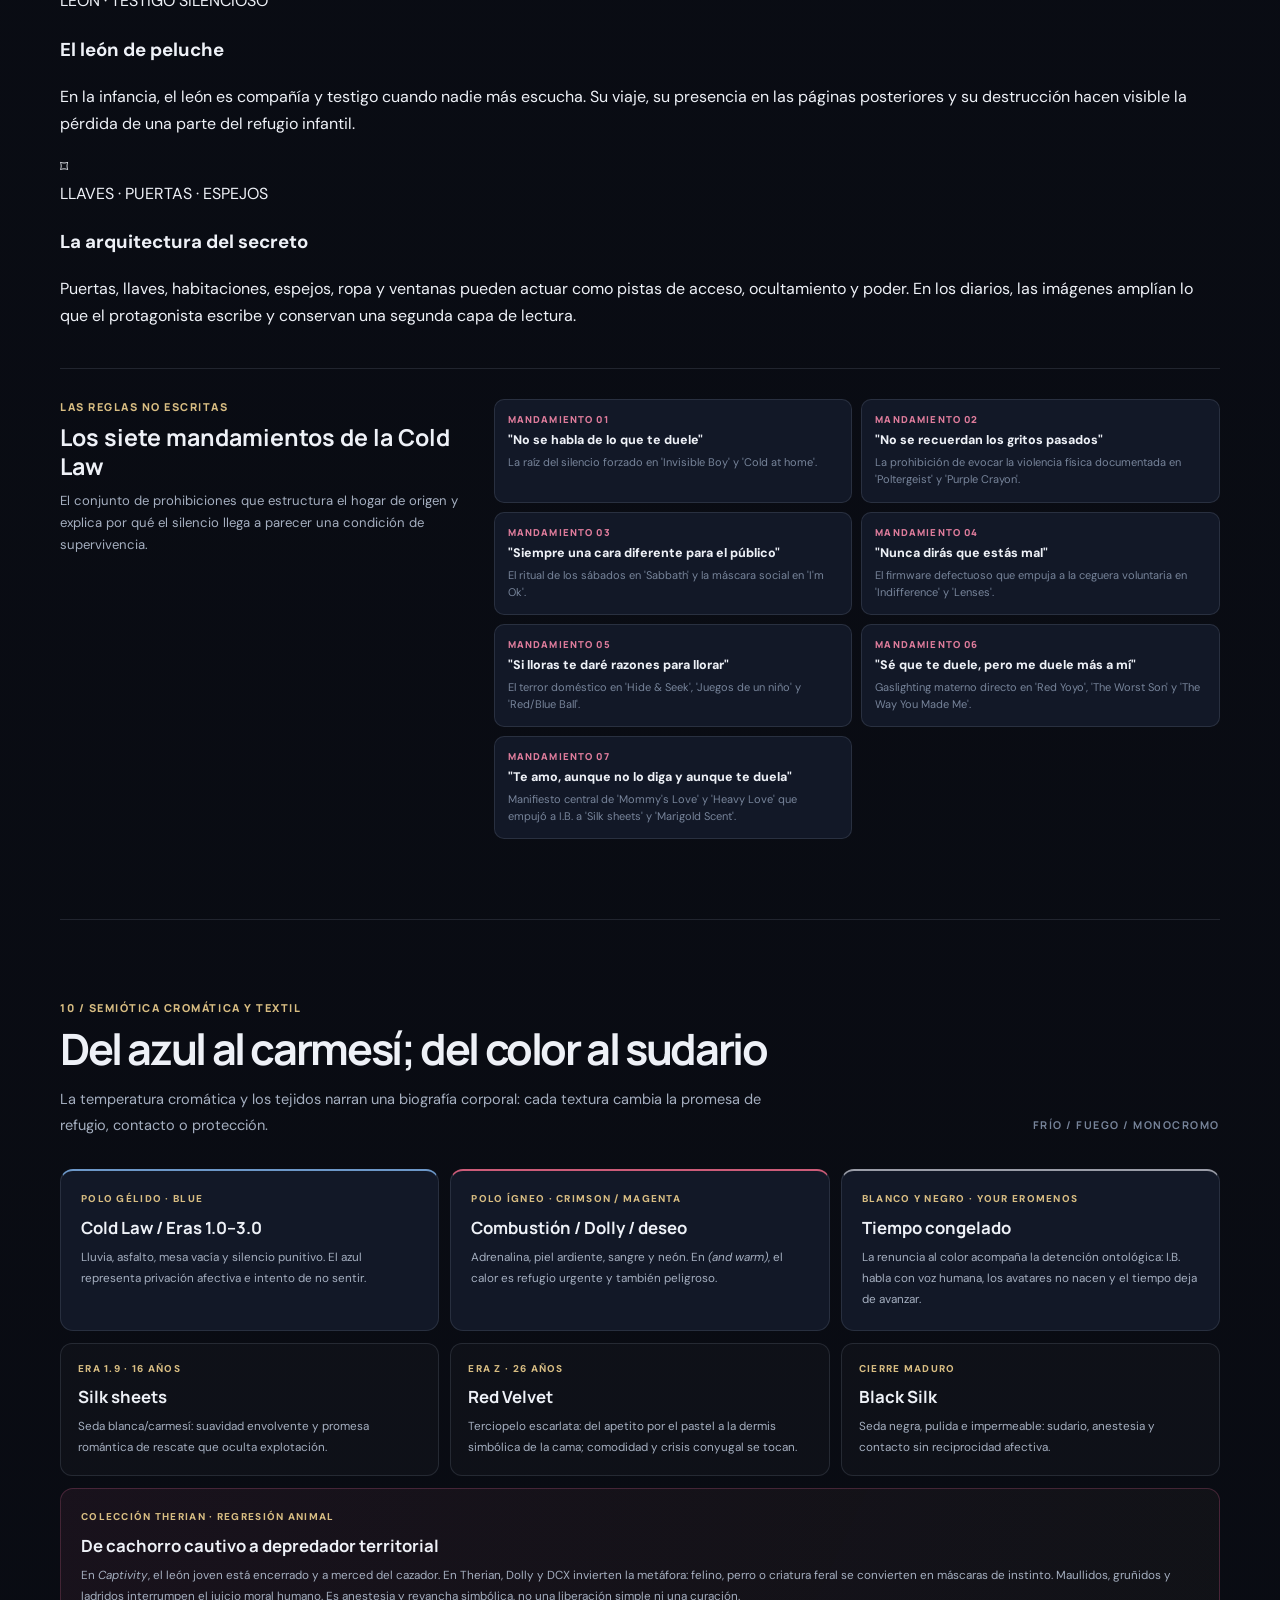
==== commit 9dcd8504: "Expand portal canon guide and Era Z overview" ====
--- a/index.html
+++ b/index.html
@@ -62,6 +62,7 @@
         <a href="#universo">Universo</a>
         <a href="#personajes">Personajes</a><a href="#sistema-voces">Sistema de voces</a>
         <a href="#cronologia">Eras</a>
+        <a href="#reglas-lectura">Cómo leer</a><a href="#era-z">Era Z</a>
         <a href="https://darkcry10.github.io/los4pilares/">Los 4 Pilares</a>
         <a href="#archivos">Archivos</a><a href="#alquimia">Alquimia</a><a href="#lenguaje-termico">Color y tejidos</a><a href="https://darkcry10.github.io/theatlas/">The Atlas</a>
         <a href="#master-tape">Master Tape</a>
@@ -140,10 +141,10 @@
 
       
 <section class="section voice-architecture" id="sistema-voces">
-<div class="section-heading"><div><div class="section-kicker">03 / ARQUITECTURA DE IDENTIDADES</div><h2>Un núcleo, tres defensas y una máscara</h2><p>El reparto de voces no es una banda convencional: son posiciones narrativas de supervivencia que orbitan alrededor de Invisible Boy.</p></div><span class="section-index">KERNEL / AVATARES</span></div>
+<div class="section-heading"><div><div class="section-kicker">03 / ARQUITECTURA DE IDENTIDADES</div><h2>Un núcleo, dos defensas y una máscara</h2><p>El reparto de voces no es una banda convencional ni un reparto de protagonistas independientes: I.B. es el sujeto biográfico; Violet y Dolly son defensas que pueden coexistir; DCX es una máscara de anonimato y desacoplamiento del deseo.</p></div><span class="section-index">KERNEL / AVATARES</span></div>
 <div class="kernel-panel"><div class="kernel-core"><small>EL KERNEL · RAÍZ BIOGRÁFICA</small><strong>INVISIBLE BOY</strong><span>Abandono · Cold Law · explotación · memoria manuscrita</span></div><div class="kernel-branches">
-<article class="lore-card violet-card"><span>VIOLET · REPLIEGUE</span><h3>La vasija del dolor</h3><p>Escudo depresivo y voz mediadora de las Eras 1.0–3.0. Sumisión, culpa y repliegue buscan evitar castigo o abandono. Paraguas, ropa holgada y lluvia azul componen su refugio.</p><small>SadMuse 1.0 / 1.5 · bedroom pop · slowcore · 70–78 BPM</small></article>
-<article class="lore-card dolly-card"><span>DOLLY · CONTRAATAQUE</span><h3>La armadura de neón</h3><p>En Era 4.0, la voz de Dolly transforma la vulnerabilidad en desafío. Cabello mitad platinado y mitad negro, heterocromía y neón magenta expresan una identidad que ya no delega el texto en filtros algorítmicos.</p><small>Sin SadMuse ni Donna AI · Spanglish · hyperpop · 130–155 BPM</small></article>
+<article class="lore-card violet-card"><span>VIOLET · REPLIEGUE</span><h3>La vasija del dolor</h3><p>Defensa de repliegue, autoculpa y adaptación. Es mediadora en las primeras Eras, pero no desaparece con la llegada de Dolly: reaparece en la Ruta B de la Era Z e intenta conservar el vínculo aunque deba silenciar sus propias necesidades.</p><small>SadMuse 1.0 / 1.5 · bedroom pop · slowcore · 70–78 BPM</small></article>
+<article class="lore-card dolly-card"><span>DOLLY · CONTRAATAQUE</span><h3>La armadura de neón</h3><p>Defensa de contraataque que domina la Era 4.0 y reaparece en la Ruta A de la Era Z. Convierte la vulnerabilidad en desafío, control y fuga. No sustituye definitivamente a Violet: ambas pueden intervenir y competir dentro de la misma experiencia de I.B.</p><small>Sin SadMuse ni Donna AI · Spanglish · hyperpop · 130–155 BPM</small></article>
 <article class="lore-card dcx-card"><span>DARKCRYXXX · DCX</span><h3>La libido desacoplada</h3><p>DCX no es Dolly con otra ropa: la máscara Kitsune borra el rostro y desplaza la atención desde el vínculo hacia una presencia corporal despersonalizada. Camisa blanca abierta, corbata deshecha y brazalete oscuro conforman su silueta.</p><small>Máscara · anonimato · deseo sin biografía</small></article>
 </div></div>
 <div class="lore-card ib-card"><span>INVISIBLE BOY · VOZ BASAL</span><h3>El sujeto detrás de los expedientes</h3><p>I.B. conserva la camisa blanca, el moño negro, el reloj de bolsillo y el pin Kitsune. Su voz aparece como excepción: el dossier señala <em>The Worst Son</em>, <em>Self Love</em>, <em>The empty plate</em> y la rama congelada <em>Your Eromenos</em> como momentos en que toma el micrófono directamente. En el resto del sistema, sus libretas y diarios son la materia de la que nacen otras voces.</p></div>
@@ -174,6 +175,35 @@
           <span>FUENTE DE ORDEN</span>
           <a href="https://darkcry10.github.io/los4pilares/">Abrir el archivo completo de los cuatro Pilares ↗</a>
         </div>
+      </section>
+
+      
+      <section class="section canon-reading" id="reglas-lectura">
+        <div class="section-heading"><div><div class="section-kicker">04A / PROTOCOLO DE LECTURA</div><h2>Una biografía, varias capas de continuidad</h2><p>El orden de publicación, la jerarquía discográfica y el momento en que ocurre una experiencia no son necesariamente equivalentes. Antes de clasificar una obra, identifica qué pregunta responde cada etiqueta.</p></div><span class="section-index">CANON / CAPAS</span></div>
+        <div class="canon-reading-grid">
+          <article><small>JERARQUÍA</small><h3>Pilar, sub-era u obra satélite</h3><p>Los cuatro Pilares inauguran las Eras troncales. Las sub-eras .5 y .9 explican fracturas y umbrales. Las obras satélite pueden ser transversales, paralelas o convergentes sin convertirse en un quinto Pilar.</p></article>
+          <article><small>TIEMPO</small><h3>Cronología y simultaneidad</h3><p>La numeración de una Era o la ubicación de un álbum no obliga a que todas sus escenas ocurran después de las obras anteriores. Dos proyectos pueden narrar el mismo periodo desde dimensiones distintas.</p></article>
+          <article><small>PERSPECTIVA</small><h3>Voz no equivale a protagonista</h3><p>Violet, Dolly y DCX expresan posiciones narrativas distintas. Un cambio de voz no demuestra por sí solo que haya cambiado el sujeto biográfico ni que haya ocurrido un acontecimiento nuevo.</p></article>
+          <article><small>RELACIÓN</small><h3>Versión no equivale a evento</h3><p>Moneda, espejo y versión oscura describen operaciones de transformación. Una transmutación puede recontar o reinterpretar una experiencia ya registrada; no debe sumarse automáticamente a la cronología como una escena nueva.</p></article>
+        </div>
+        <div class="convergence-note"><strong>Ejemplo de lectura convergente:</strong> el Side B de <em>My LIVE "HOME"</em> / <em>A Plea for Shelter</em> se sitúa después de <em>When the Sky Turned Crimson (and warm)</em> (1.9), pero su recorrido material —calle, hambre, refugios, hoteles y supervivencia— atraviesa la misma travesía urbana que <em>Walking through the Blue Street</em>. <em>Echoes of Blue</em> recupera esa experiencia como eco y relectura, no como una serie automática de noches nuevas. <a href="https://darkcry10.github.io/theatlas/#lineas-convergentes">Ver la cartografía en The Atlas ↗</a></div>
+      </section>
+
+      <section class="section era-z-overview" id="era-z">
+        <div class="section-heading"><div><div class="section-kicker">04B / ADULTEZ · COORDENADA Z</div><h2>La paradoja del hogar</h2><p>Entre los 22 y los 26 años, I.B. vive con Cristopher un matrimonio de aproximadamente cuatro años. La estabilidad material y doméstica existe; la dificultad está en que I.B. no consigue habitar esa seguridad sin que reaparezcan sus defensas y memorias anteriores.</p></div><span class="section-index">ERA Z</span></div>
+        <div class="era-z-dimensions">
+          <article><span>Z / AFECTIVA · PUERTAS ADENTRO</span><h3>El hogar y la intimidad</h3><p><em>Immaculate Prison</em> anticipa la paradoja: conseguir aquello que se deseaba no significa sentirse libre dentro de ello. <em>Smoke in the Kitchen</em> convierte esa contradicción en una matriz conyugal que se abre a dos rutas.</p></article>
+          <article><span>Z / MATERIAL · PUERTAS AFUERA</span><h3>Trabajo y economía</h3><p>La adultez también comprende presiones laborales, corporativas y económicas. Proyectos como <em>Black Tuesday</em>, <em>Diss-Miss-Ed</em> y <em>Drowning in Dues</em> pertenecen a esta dimensión sin recibir automáticamente una etiqueta A o B.</p></article>
+        </div>
+        <div class="era-z-matrix">
+          <div class="era-z-common"><small>MATRIZ COMÚN · SMOKE IN THE KITCHEN</small><p><strong>Gingerbread House → Substitute Milk → Heavy Meal → Filet, Ribeye → Coffee</strong></p><p>Las cinco canciones presentan el conflicto compartido antes de la bifurcación: hogar frágil, amor sustituto, saturación, deseo desconectado y búsqueda de estímulo.</p></div>
+          <div class="era-z-routes">
+            <article class="route-a-card"><small>RUTA A · DOLLY · INCINERACIÓN</small><h3>Spicy → Higher Fire → Change the Cook</h3><p>Contraataque, externalización del conflicto, transgresión y ruptura activa. <em>Keep the Wrapper</em> funciona como epílogo/deluxe asociado.</p><p><strong>Expansión:</strong> <em>The Ice Throne</em>.</p></article>
+            <article class="route-b-card"><small>RUTA B · VIOLET · REPLIEGUE</small><h3>Red Velvet → Cherry-flavored Cough Syrup → A Bitter Swallow / the best part is the end → Black Licorice</h3><p>Negociación inicial, autoculpa, desconexión somática y permanencia que puede desembocar en asfixia. <em>Black Silk</em> desarrolla esta imaginería.</p><p><strong>Expansión:</strong> <em>An Oxbow Made, from Me</em>.</p></article>
+          </div>
+        </div>
+        <p class="lore-disclaimer"><strong>Regla A/B:</strong> no equivale a «Dolly/Violet» como etiqueta automática. A/B se asigna a una contraparte deliberadamente simétrica. Una canción puede pertenecer a la Ruta B y contener intervenciones de Dolly; la ruta describe la filiación narrativa, no solo quién canta.</p>
+        <p class="era-z-links"><a href="https://darkcry10.github.io/theatlas/#era-z">Consultar Era Z en The Atlas ↗</a> · <a href="https://darkcry10.github.io/los4pilares/#consecuencias">Ver las consecuencias de los cuatro Pilares ↗</a></p>
       </section>
 
       <section class="section" id="archivos">
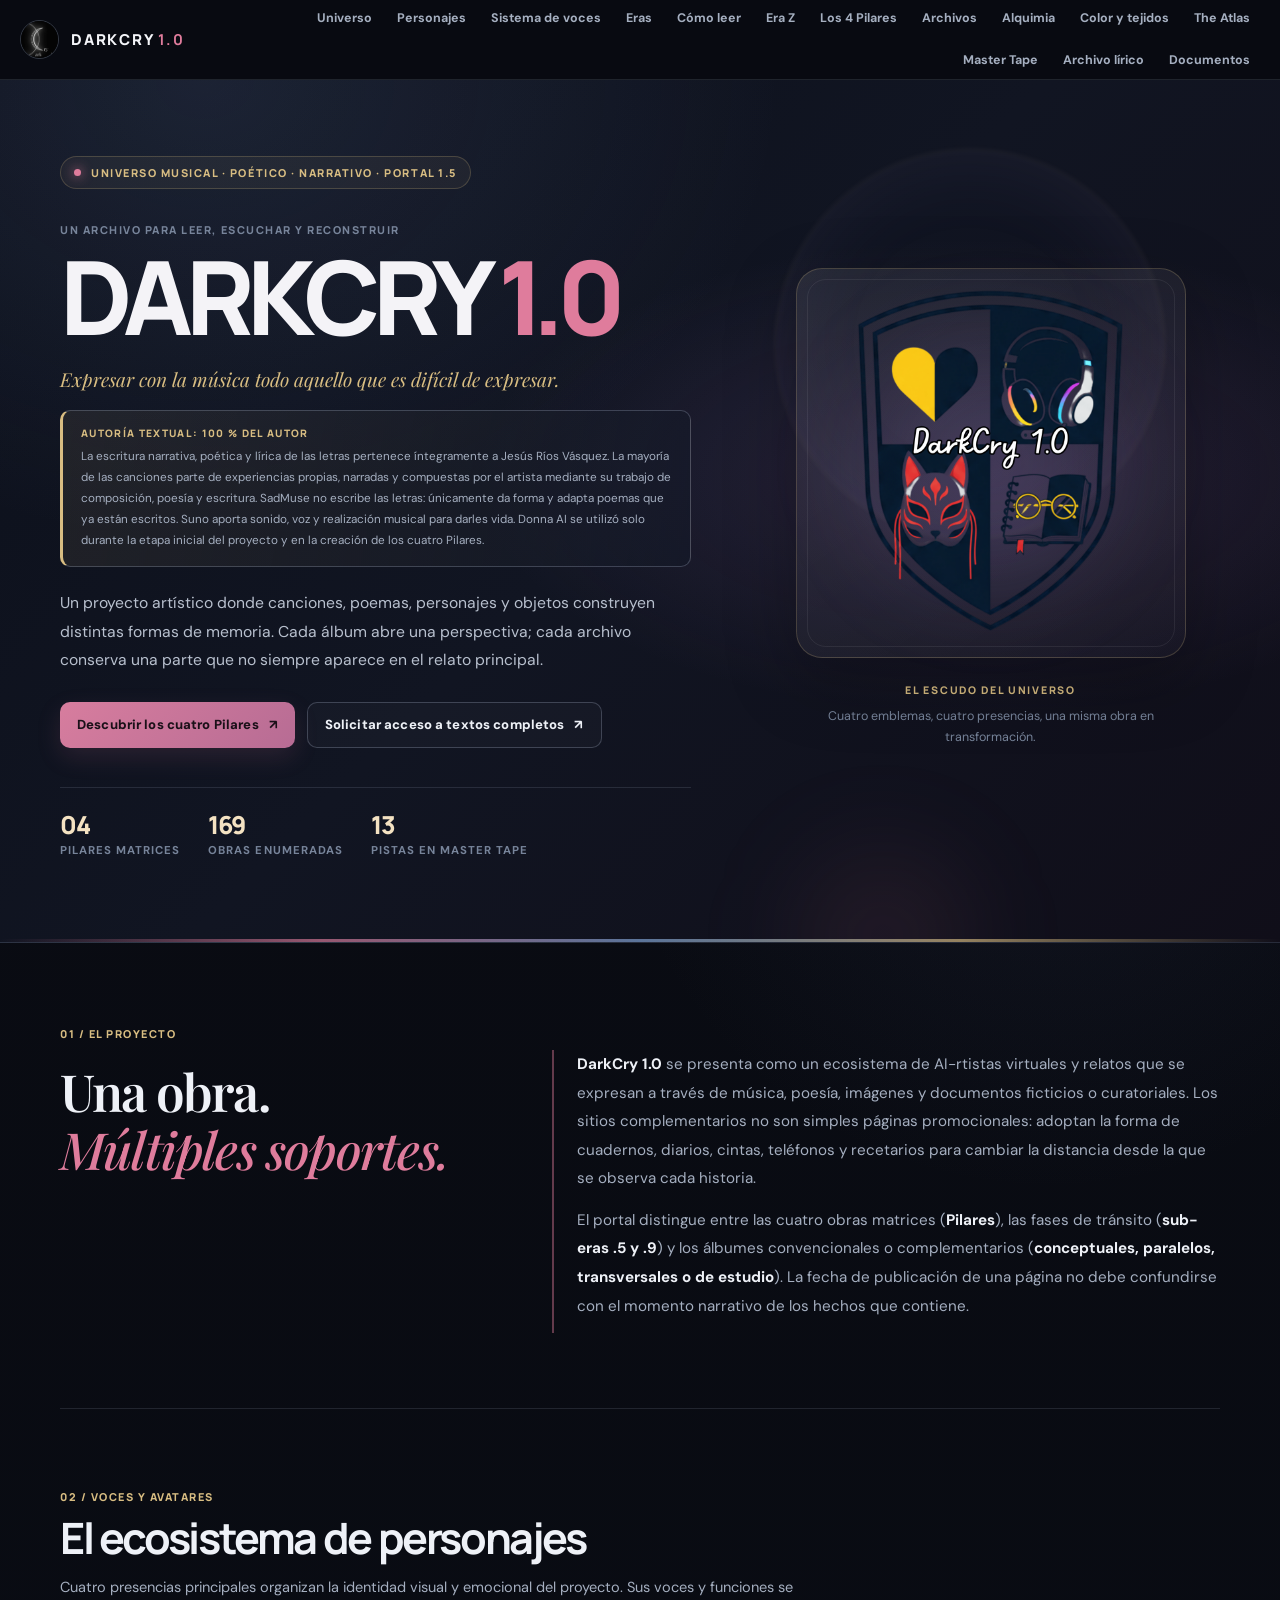
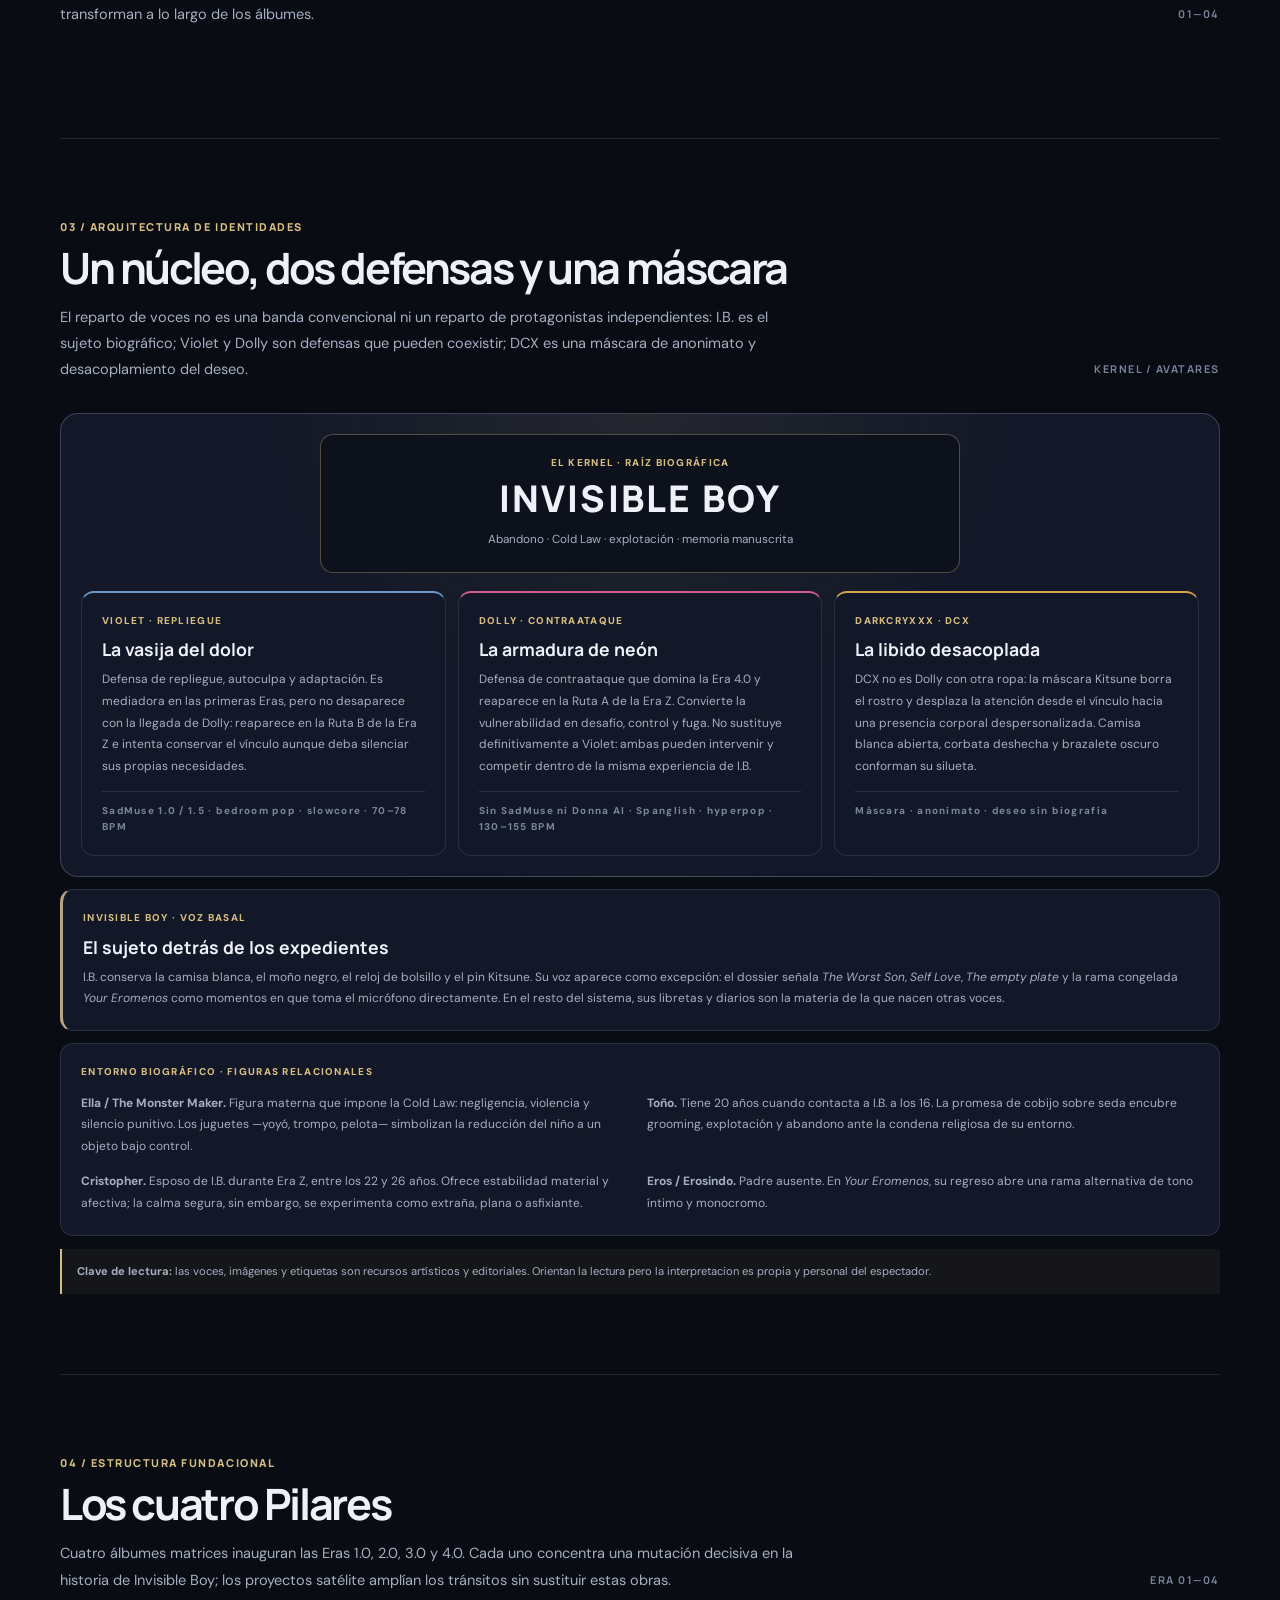
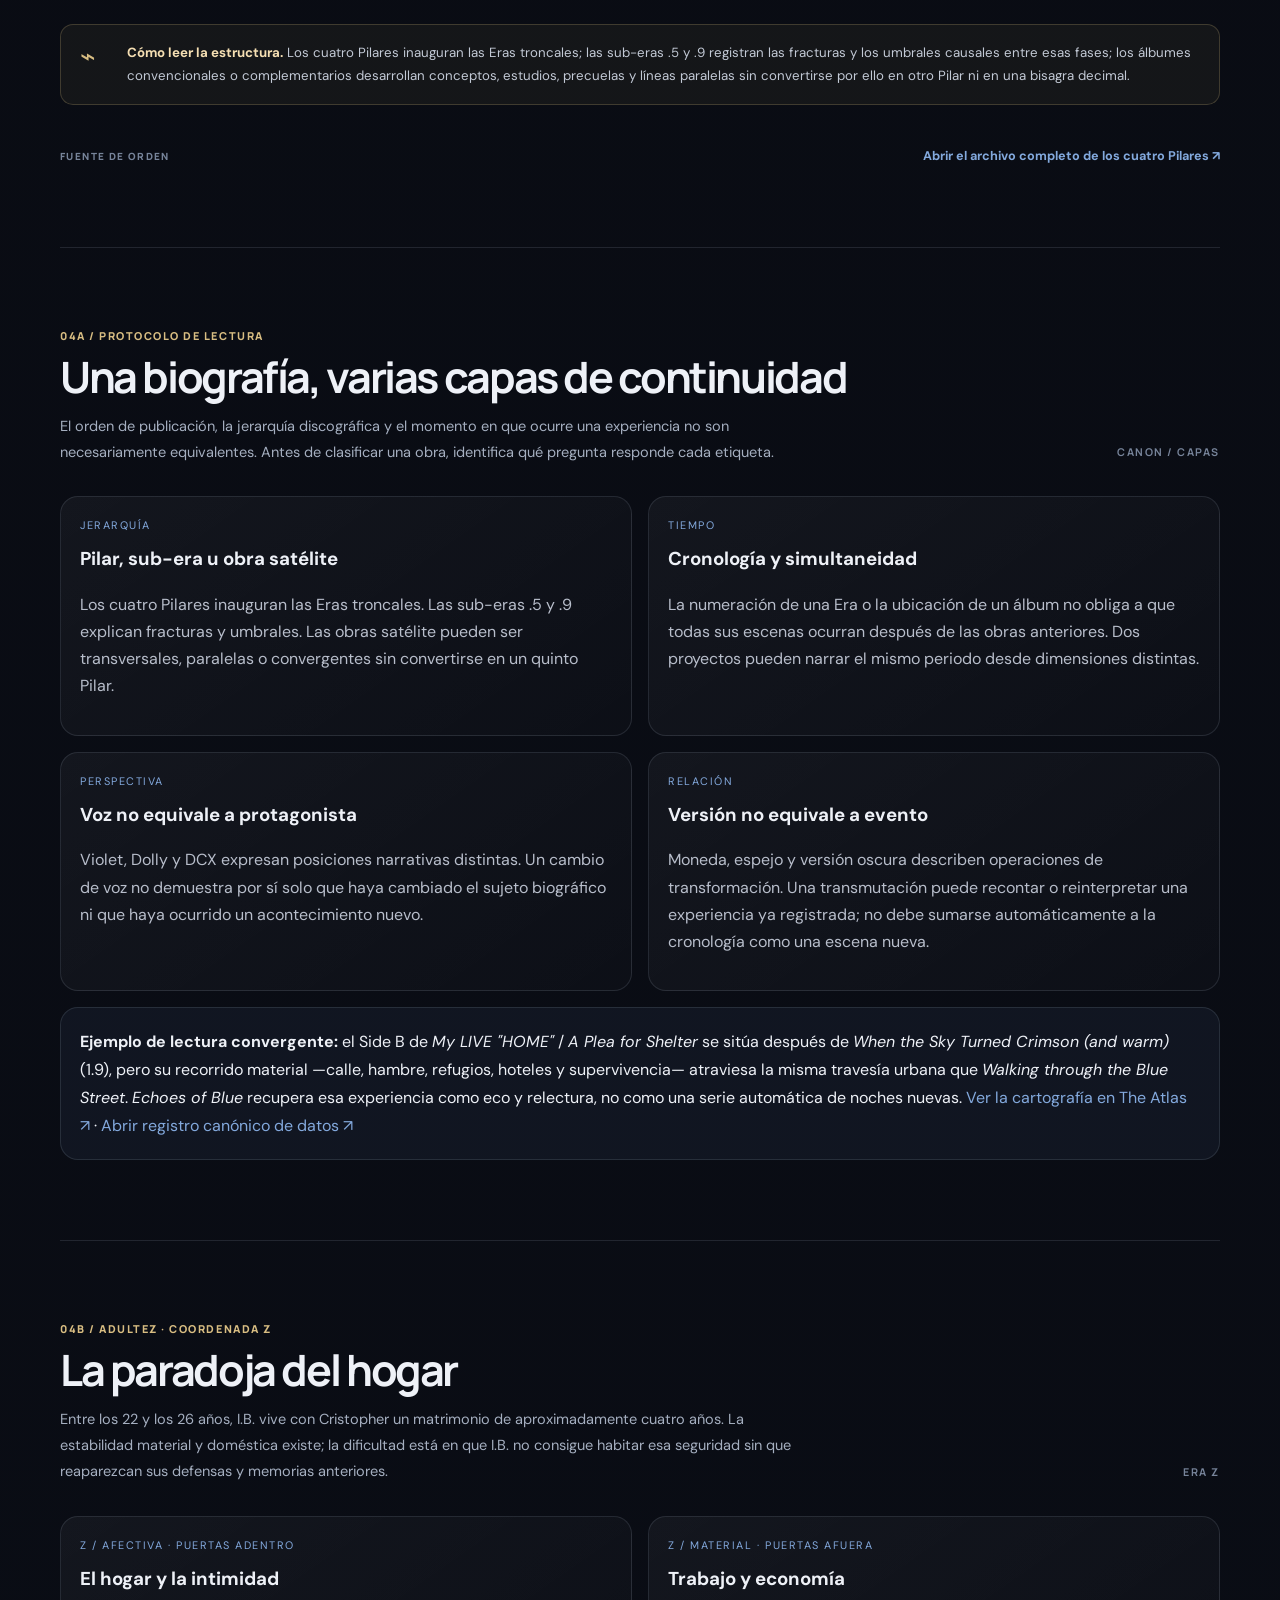
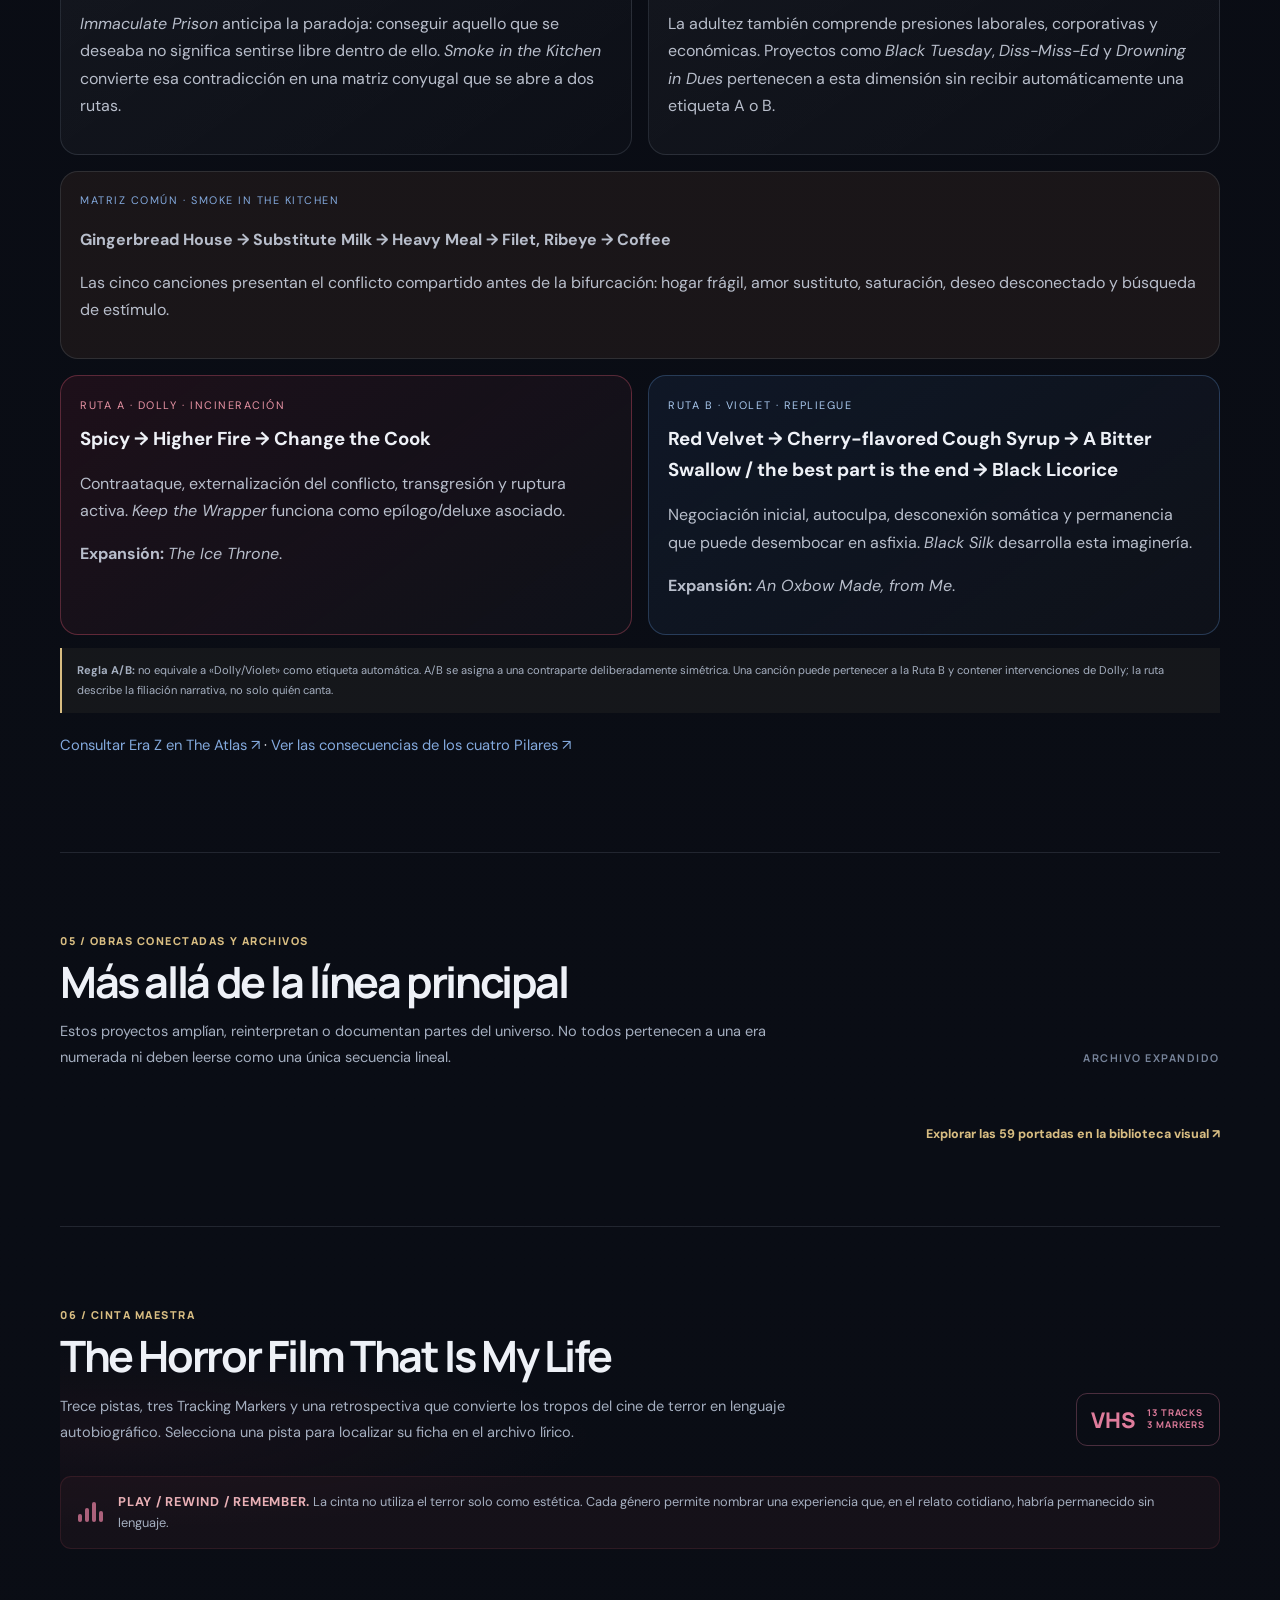
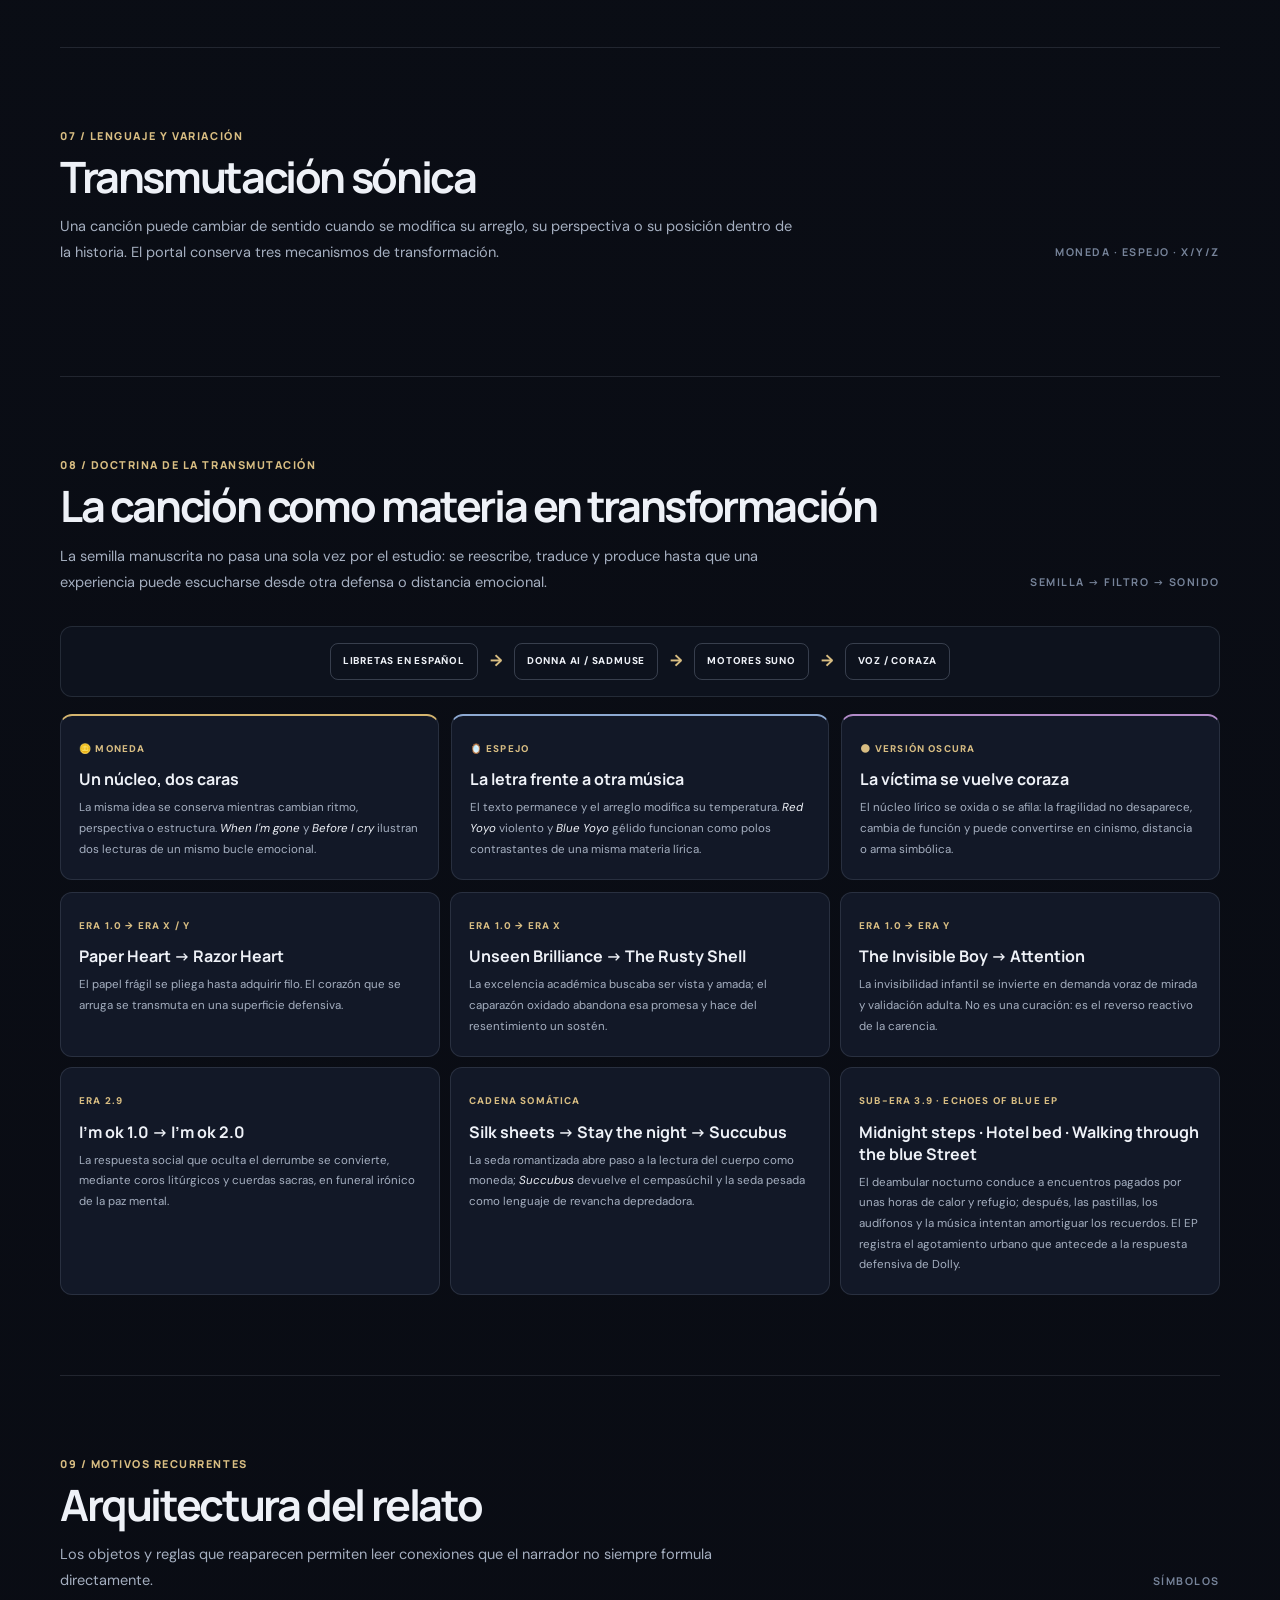
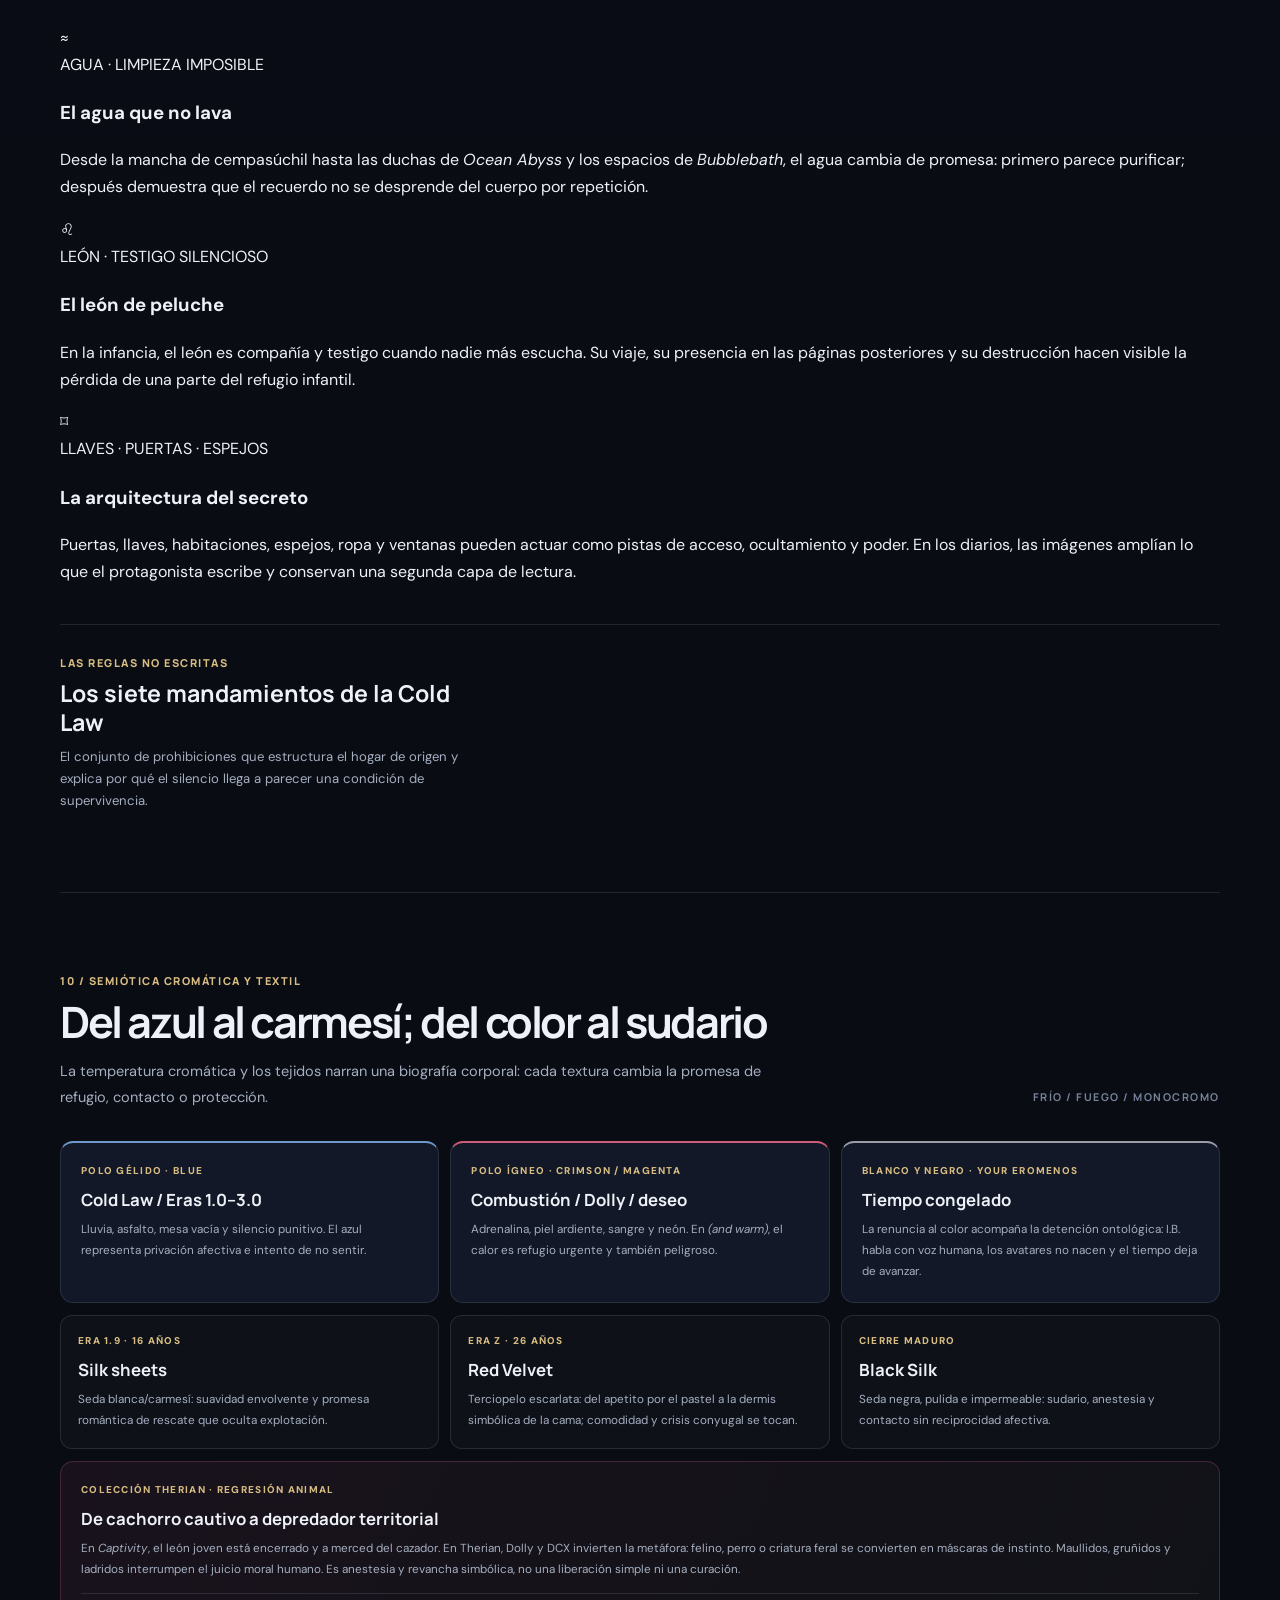
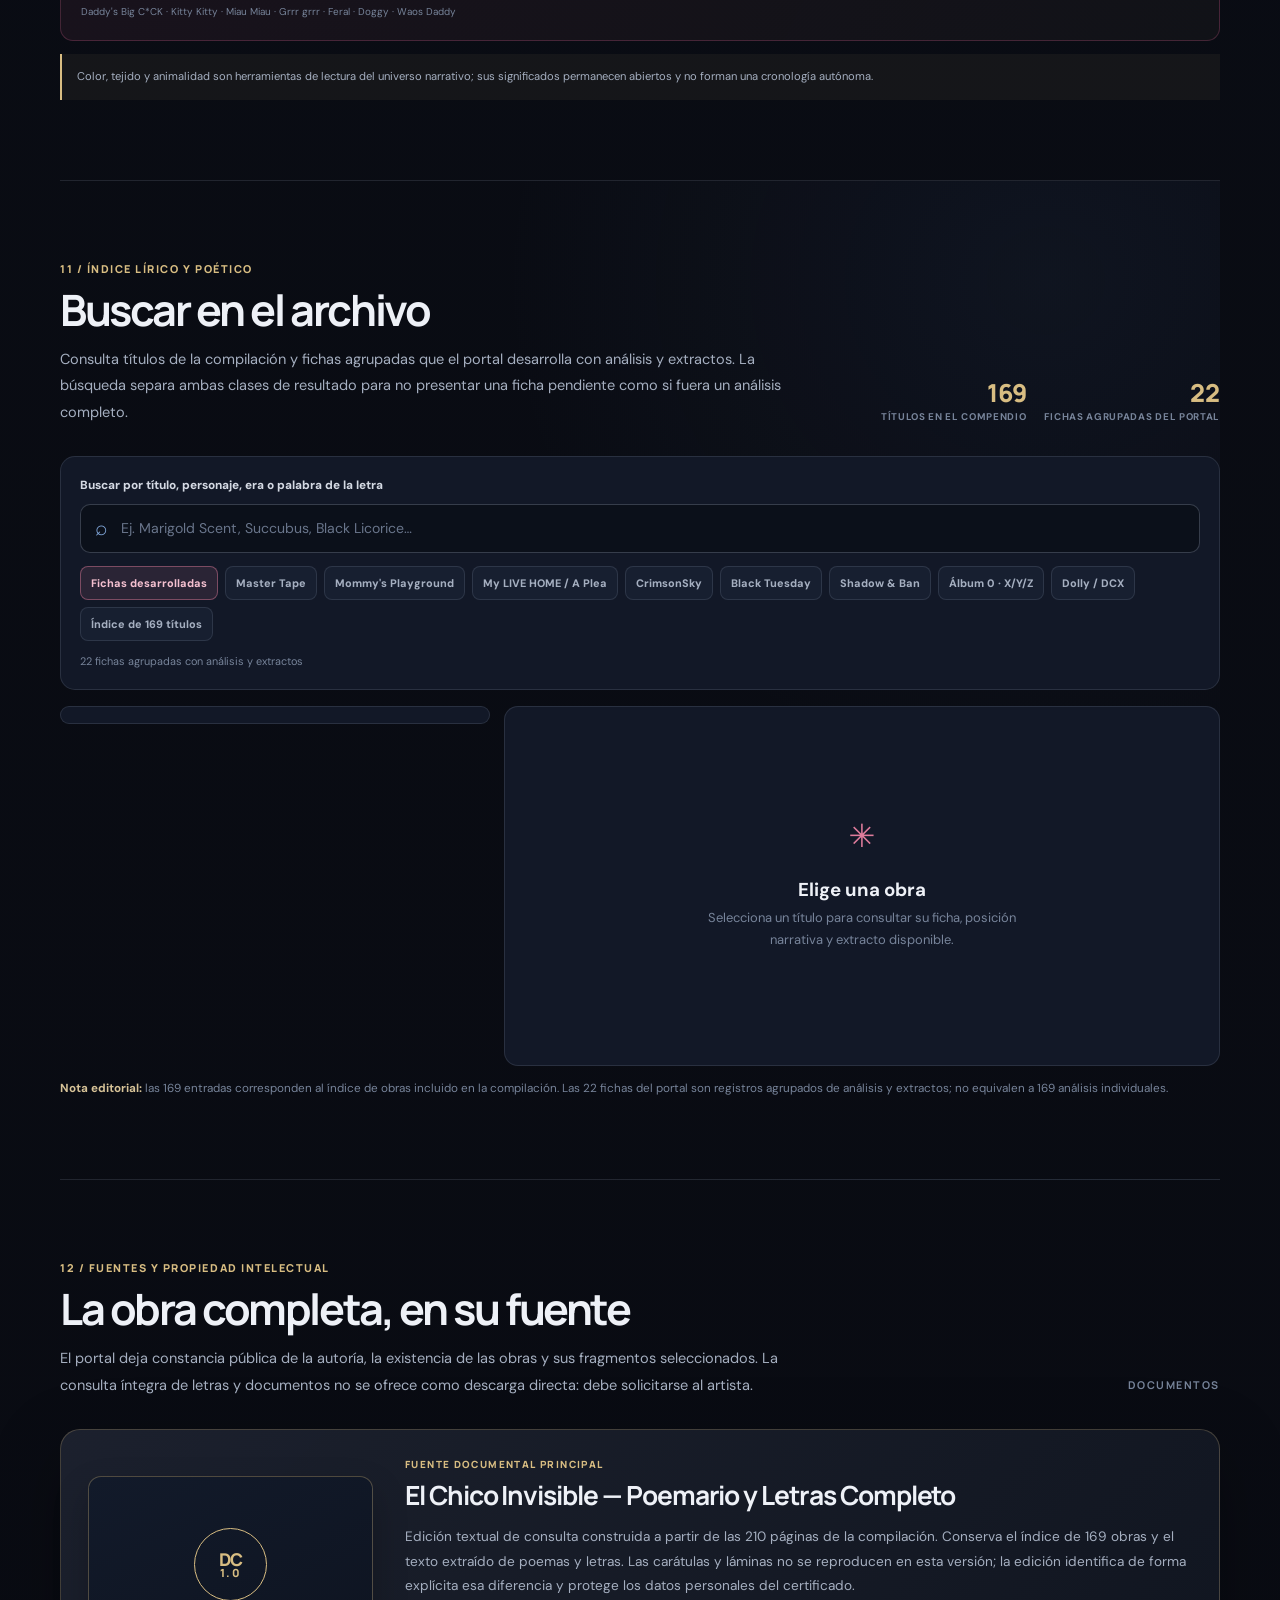
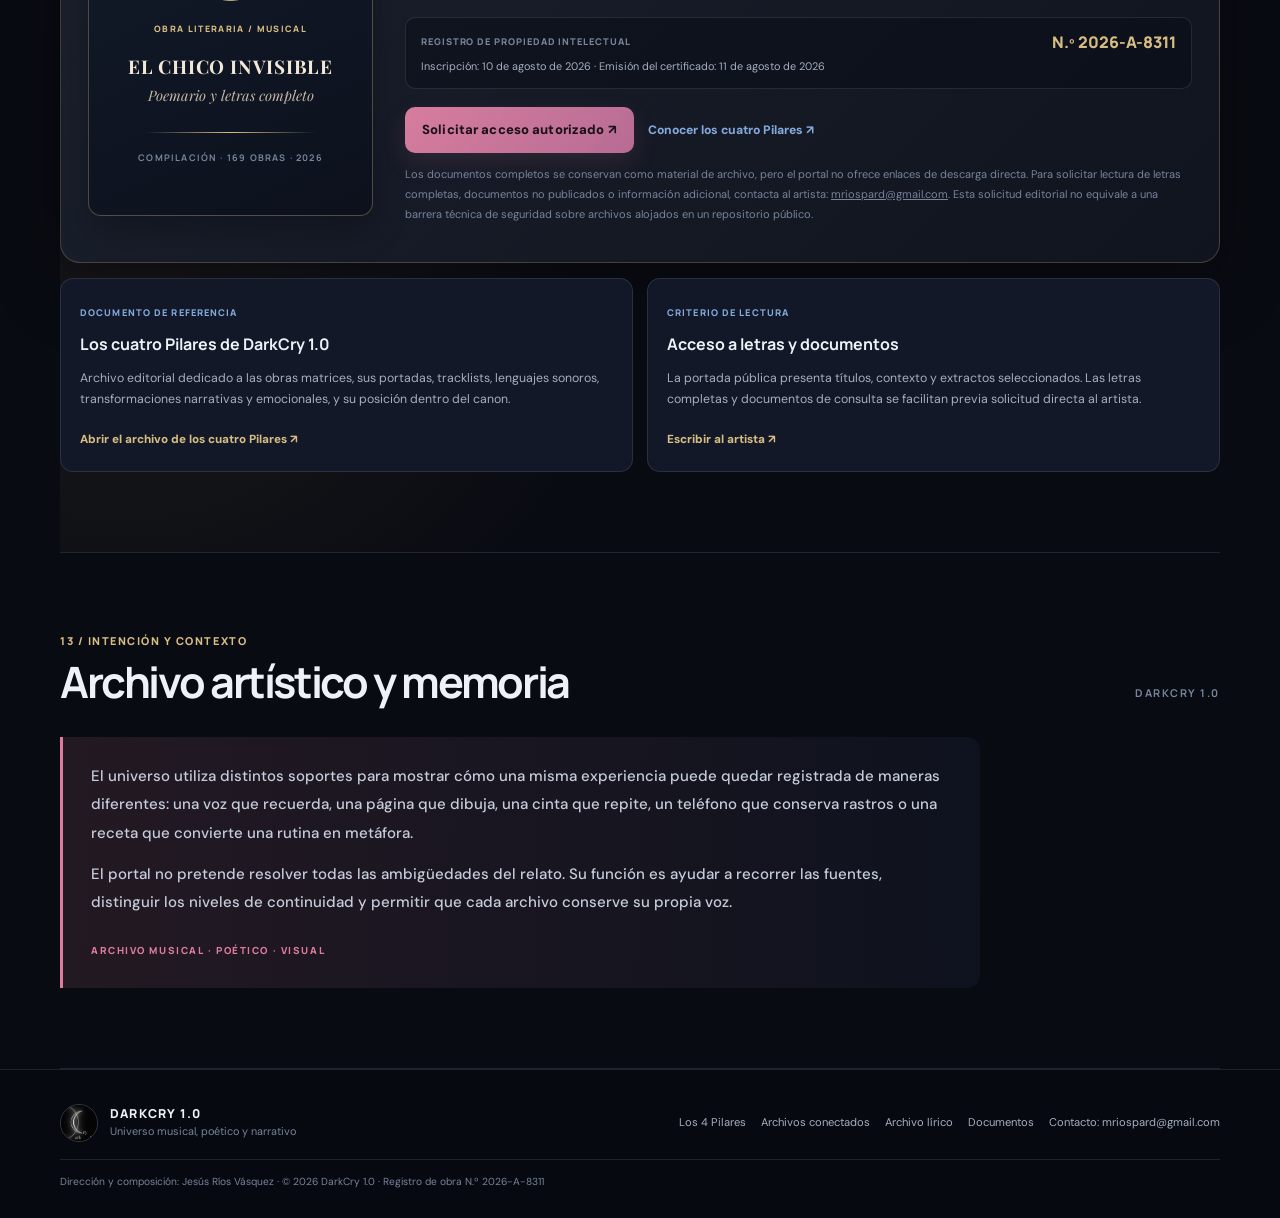
==== commit 4abb900a: "Link portal reading rules to canonical data registry" ====
--- a/index.html
+++ b/index.html
@@ -186,7 +186,7 @@
           <article><small>PERSPECTIVA</small><h3>Voz no equivale a protagonista</h3><p>Violet, Dolly y DCX expresan posiciones narrativas distintas. Un cambio de voz no demuestra por sí solo que haya cambiado el sujeto biográfico ni que haya ocurrido un acontecimiento nuevo.</p></article>
           <article><small>RELACIÓN</small><h3>Versión no equivale a evento</h3><p>Moneda, espejo y versión oscura describen operaciones de transformación. Una transmutación puede recontar o reinterpretar una experiencia ya registrada; no debe sumarse automáticamente a la cronología como una escena nueva.</p></article>
         </div>
-        <div class="convergence-note"><strong>Ejemplo de lectura convergente:</strong> el Side B de <em>My LIVE "HOME"</em> / <em>A Plea for Shelter</em> se sitúa después de <em>When the Sky Turned Crimson (and warm)</em> (1.9), pero su recorrido material —calle, hambre, refugios, hoteles y supervivencia— atraviesa la misma travesía urbana que <em>Walking through the Blue Street</em>. <em>Echoes of Blue</em> recupera esa experiencia como eco y relectura, no como una serie automática de noches nuevas. <a href="https://darkcry10.github.io/theatlas/#lineas-convergentes">Ver la cartografía en The Atlas ↗</a></div>
+        <div class="convergence-note"><strong>Ejemplo de lectura convergente:</strong> el Side B de <em>My LIVE "HOME"</em> / <em>A Plea for Shelter</em> se sitúa después de <em>When the Sky Turned Crimson (and warm)</em> (1.9), pero su recorrido material —calle, hambre, refugios, hoteles y supervivencia— atraviesa la misma travesía urbana que <em>Walking through the Blue Street</em>. <em>Echoes of Blue</em> recupera esa experiencia como eco y relectura, no como una serie automática de noches nuevas. <a href="https://darkcry10.github.io/theatlas/#lineas-convergentes">Ver la cartografía en The Atlas ↗</a> · <a href="https://darkcry10.github.io/data/canon-registry.json">Abrir registro canónico de datos ↗</a></div>
       </section>
 
       <section class="section era-z-overview" id="era-z">
--- a/styles.css
+++ b/styles.css
@@ -511,3 +511,25 @@
 
 /* Emblema circular también en la cabecera */
 .brand__mark{display:block;width:39px;height:39px;flex:0 0 39px;object-fit:cover;object-position:center;border-radius:50%;overflow:hidden;border:1px solid var(--line-strong)}
+
+/* Canon expansion: layered continuity and Era Z */
+.canon-reading-grid,.era-z-dimensions,.era-z-routes{display:grid;grid-template-columns:repeat(2,minmax(0,1fr));gap:1rem}
+.canon-reading-grid article,.era-z-dimensions article,.route-a-card,.route-b-card,.era-z-common,.convergence-note{
+  border:1px solid var(--line,rgba(255,255,255,.12));border-radius:18px;padding:1.2rem;
+  background:linear-gradient(145deg,rgba(255,255,255,.045),rgba(255,255,255,.015));
+}
+.canon-reading-grid article small,.era-z-dimensions article span,.era-z-common small,.route-a-card small,.route-b-card small{
+  display:block;margin-bottom:.55rem;font-size:.68rem;letter-spacing:.14em;text-transform:uppercase;color:var(--accent-blue,#91b8dc)
+}
+.canon-reading-grid h3,.era-z-dimensions h3,.era-z-routes h3{margin:.2rem 0 .65rem}
+.canon-reading-grid p,.era-z-dimensions p,.era-z-routes p,.era-z-common p{line-height:1.7;color:var(--text-muted,#b8becb)}
+.convergence-note{margin-top:1rem;line-height:1.75;background:rgba(90,125,170,.09)}
+.convergence-note a,.era-z-links a{color:var(--accent-blue,#a8c5e4);text-decoration:none}
+.era-z-matrix{display:grid;gap:1rem;margin-top:1rem}
+.era-z-common{background:rgba(190,120,65,.09)}
+.era-z-routes{grid-template-columns:repeat(2,minmax(0,1fr))}
+.route-a-card{border-color:rgba(221,86,111,.35);background:linear-gradient(145deg,rgba(120,32,51,.18),rgba(255,255,255,.02))}
+.route-b-card{border-color:rgba(87,133,188,.35);background:linear-gradient(145deg,rgba(37,68,112,.2),rgba(255,255,255,.02))}
+.route-a-card small{color:#e994a5}.route-b-card small{color:#a9c8ee}
+.era-z-links{margin-top:1.2rem;font-size:.92rem}
+@media(max-width:760px){.canon-reading-grid,.era-z-dimensions,.era-z-routes{grid-template-columns:1fr}}
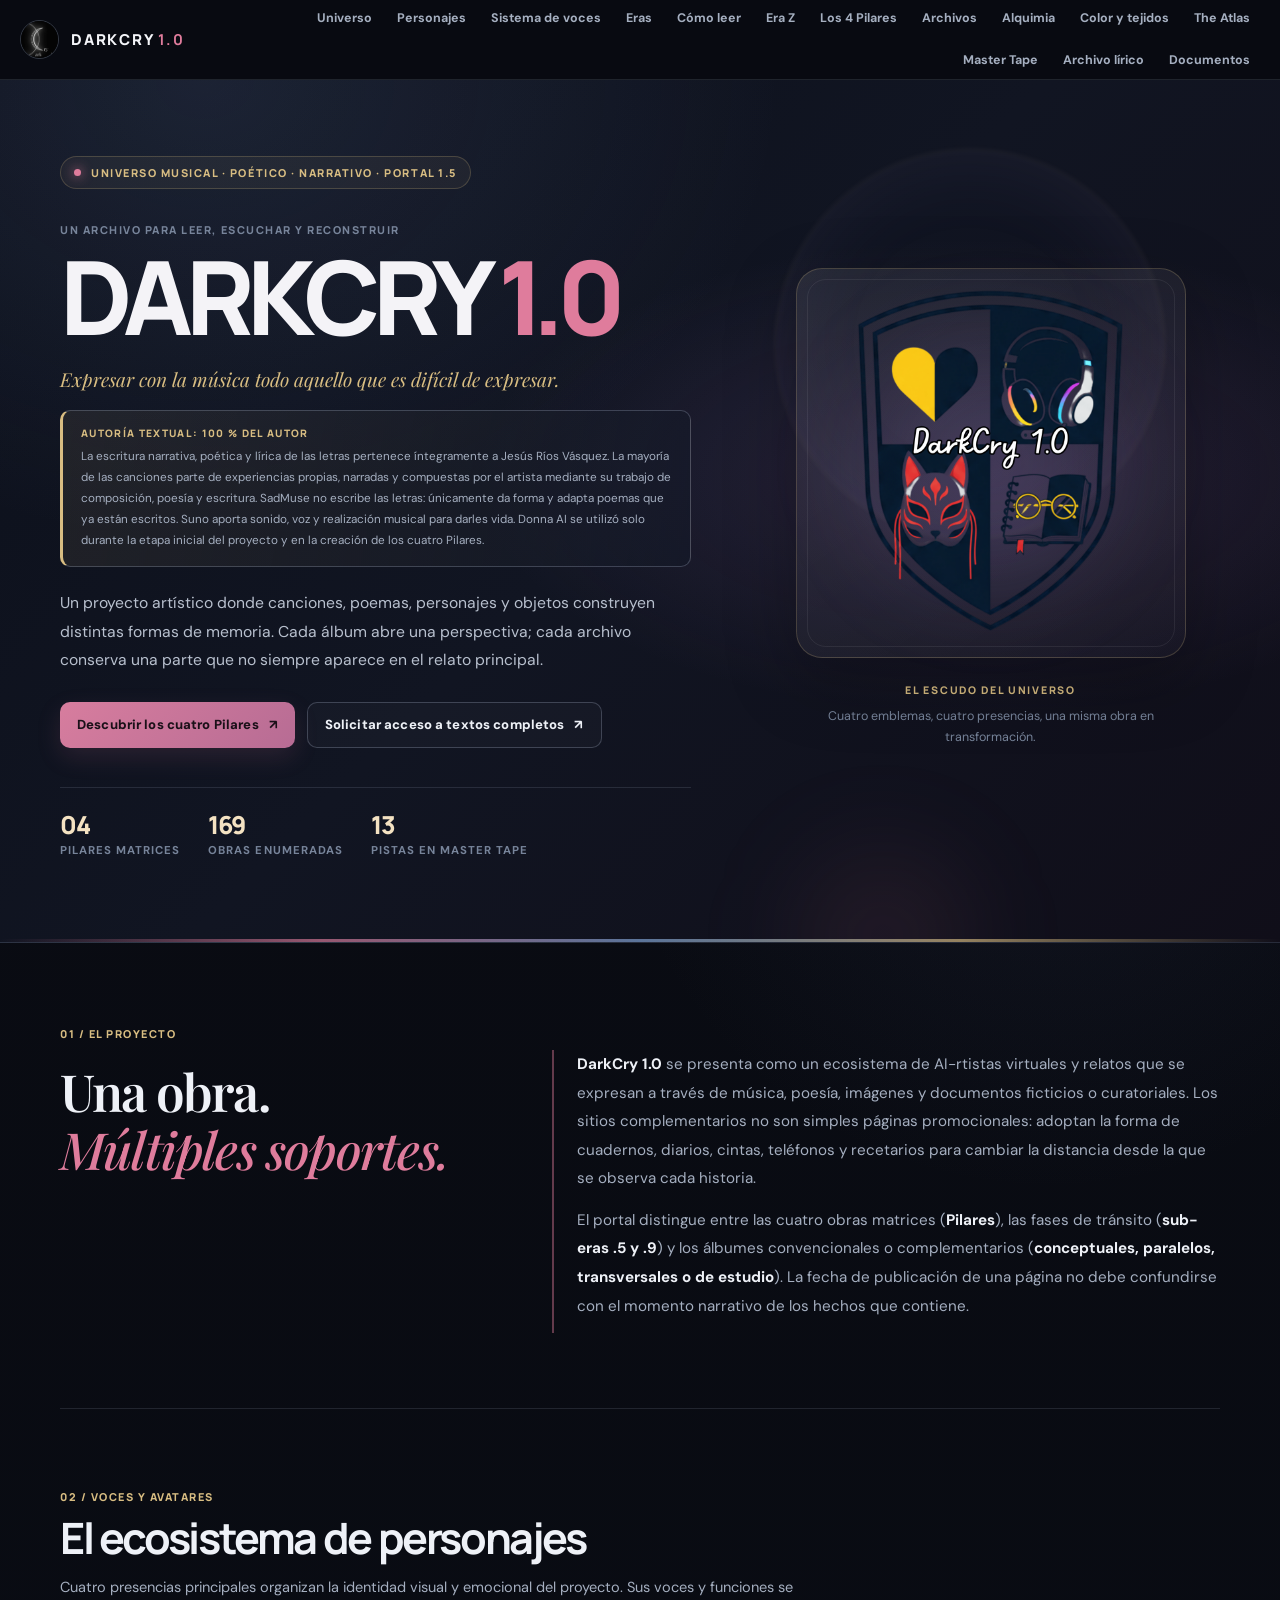
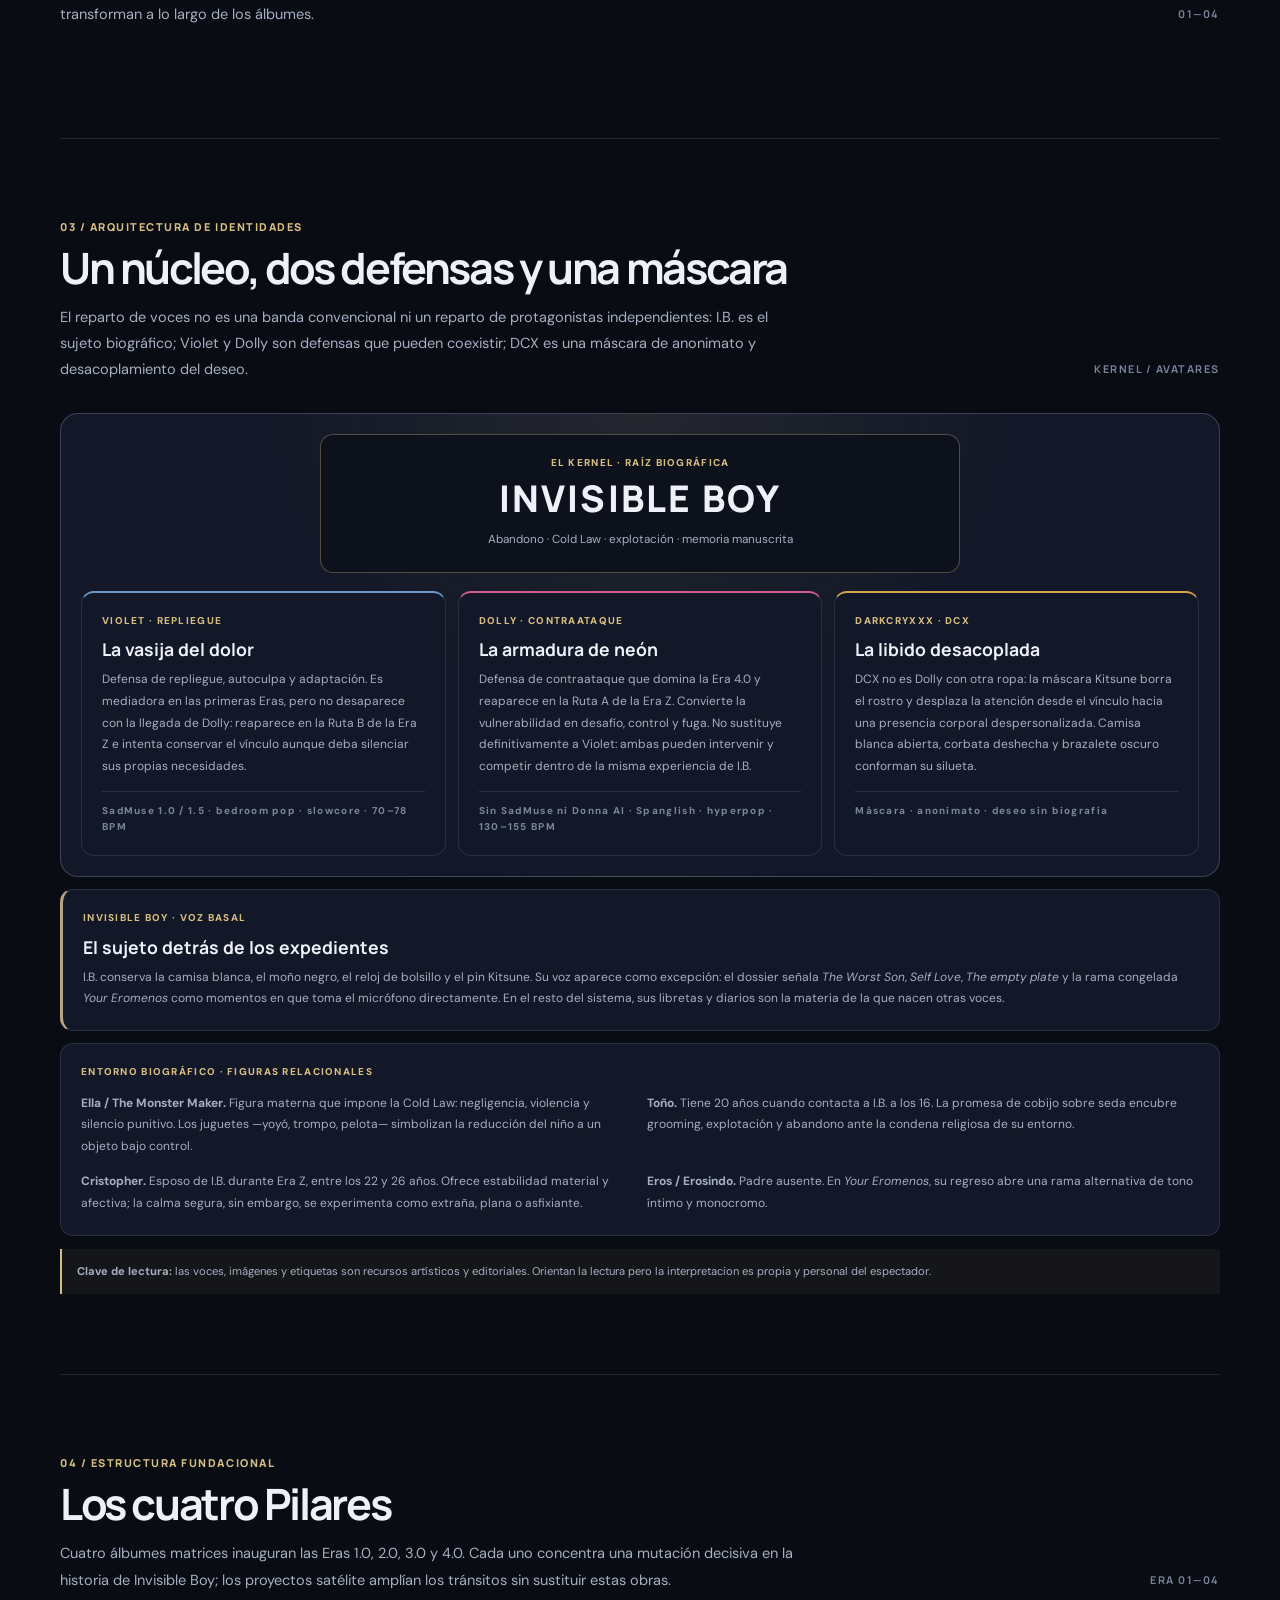
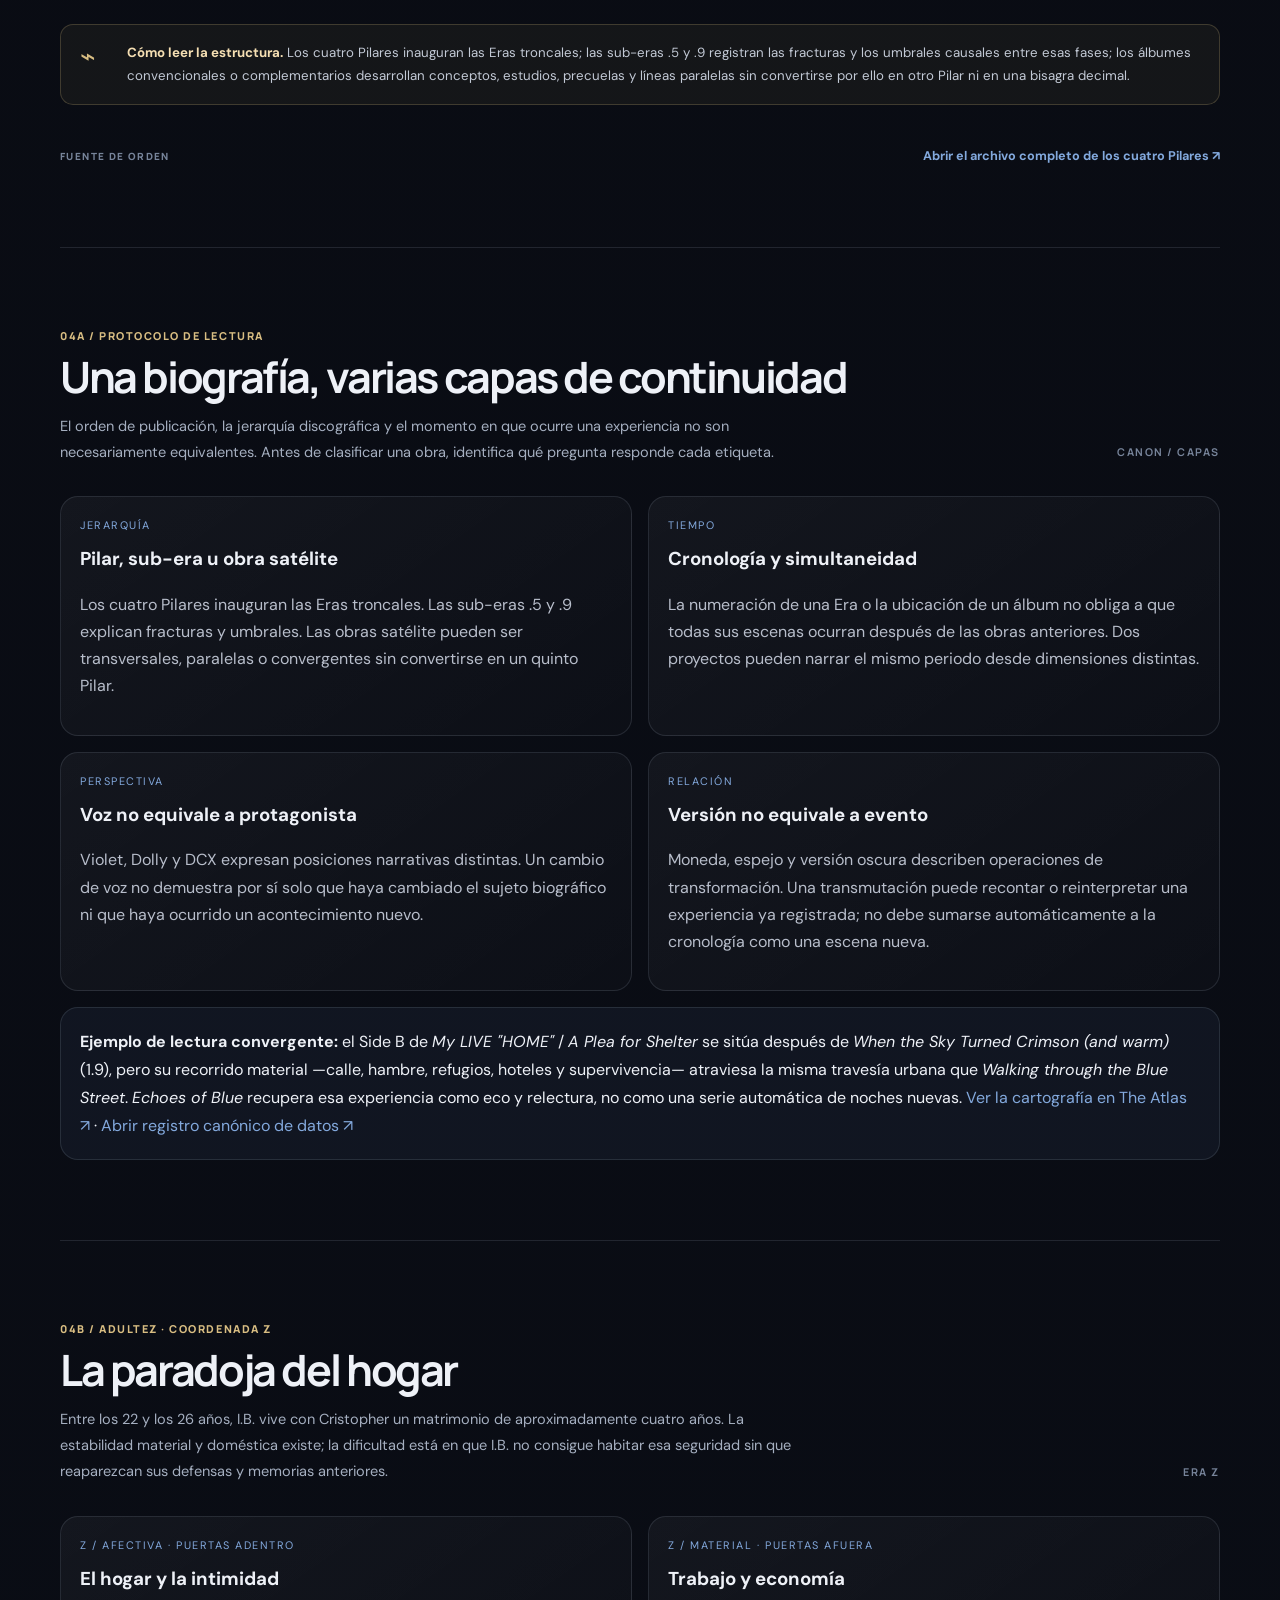
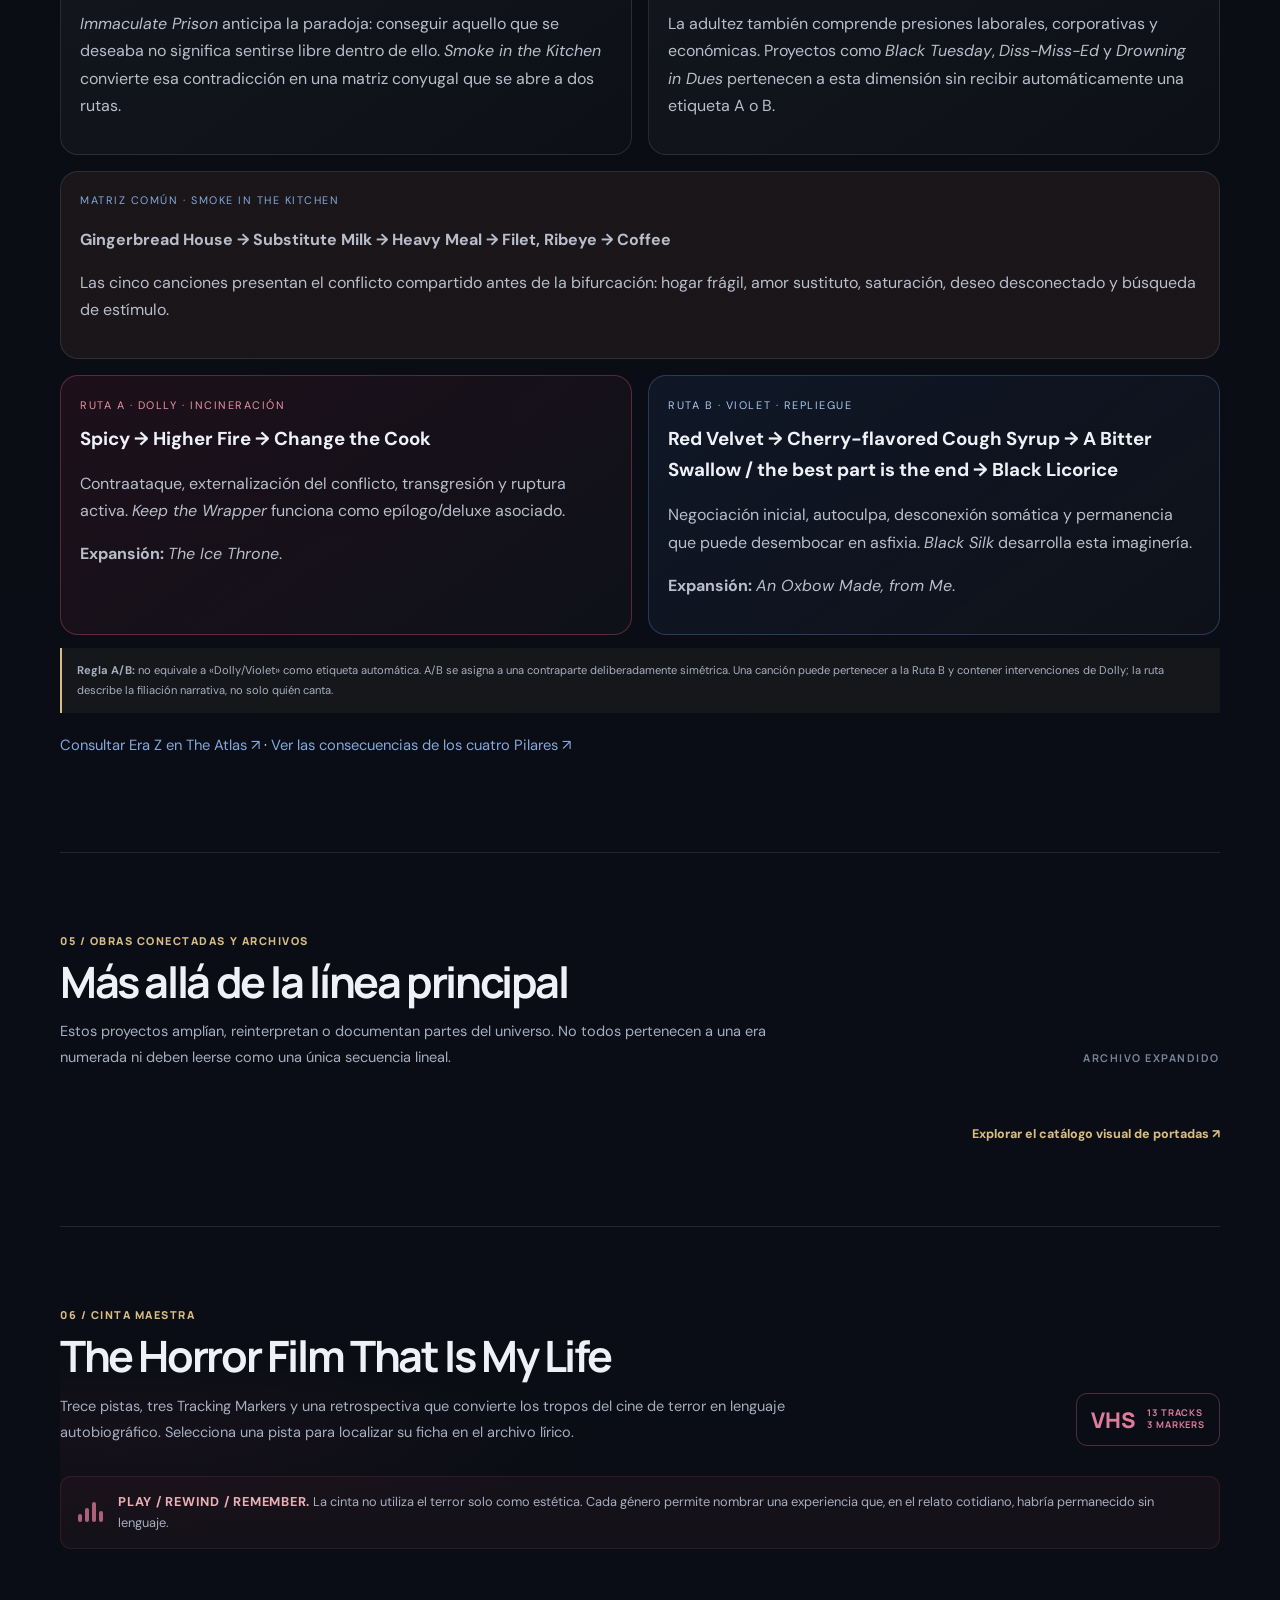
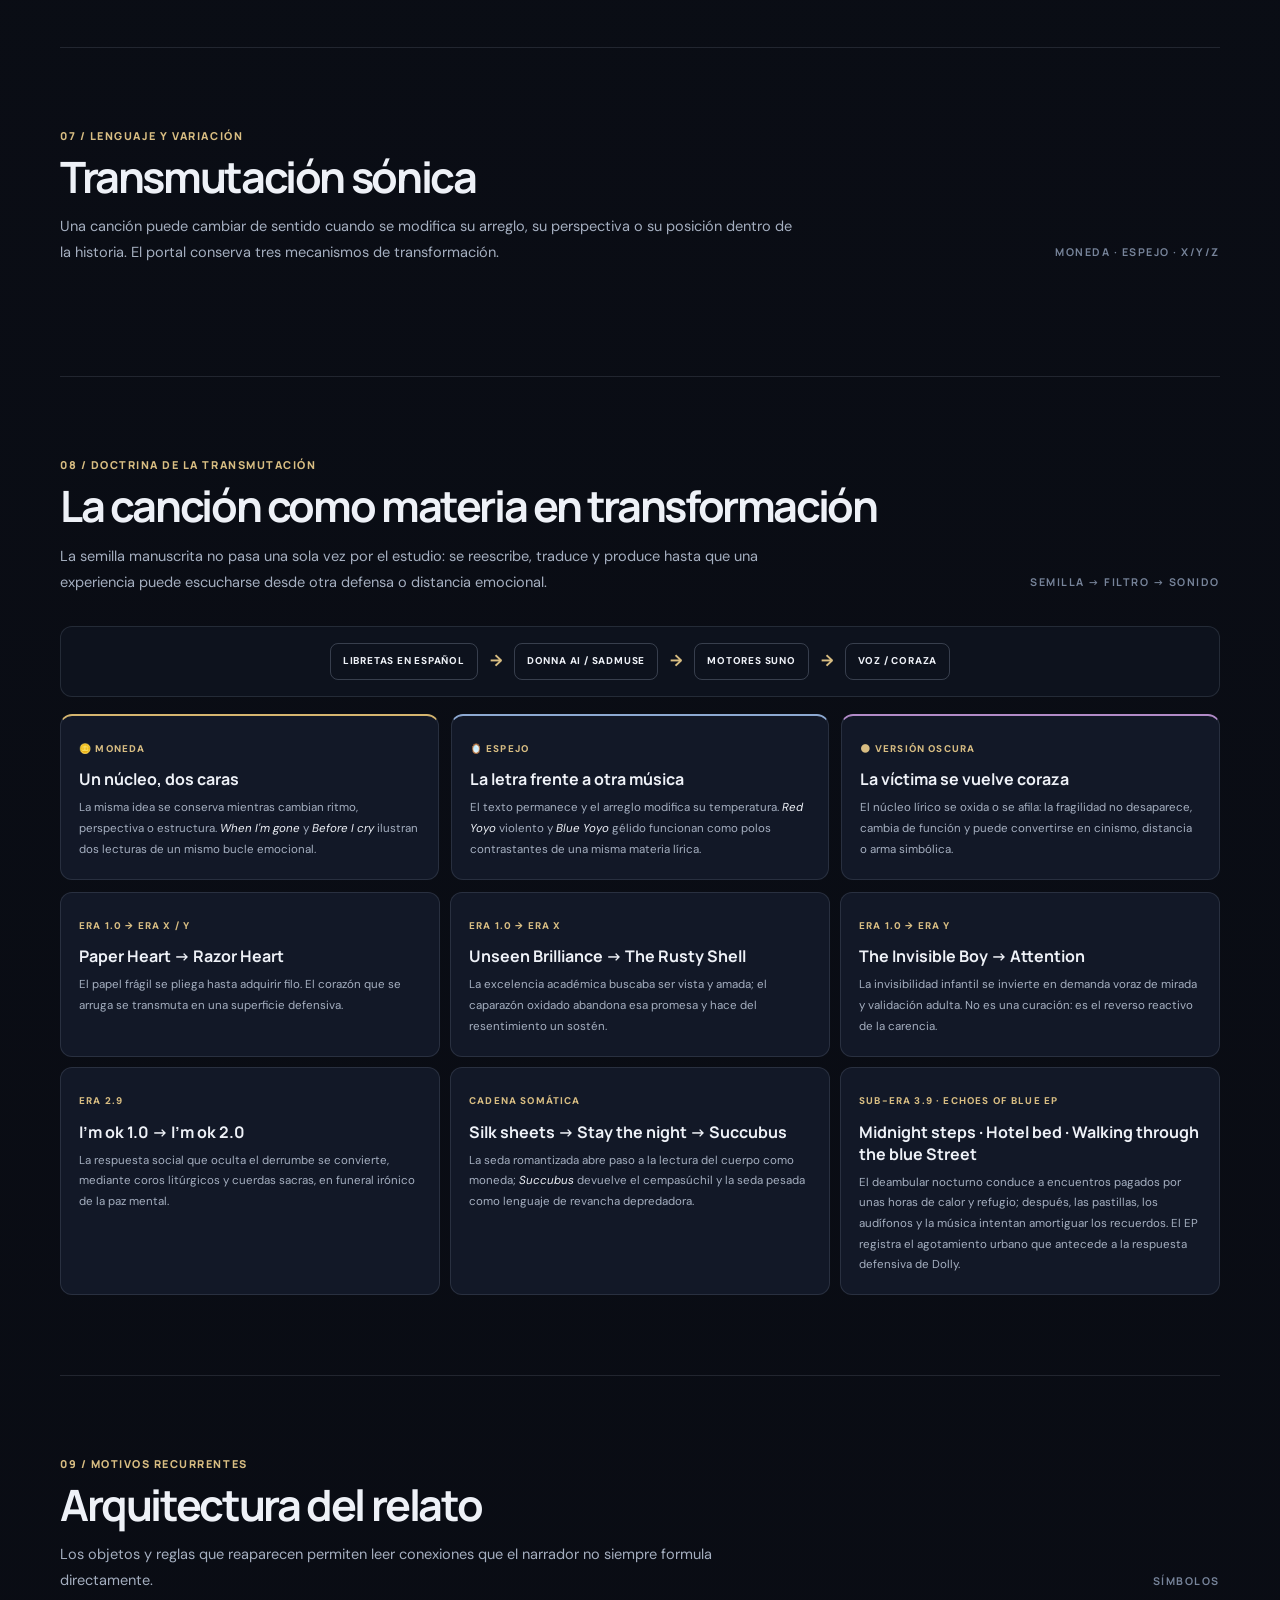
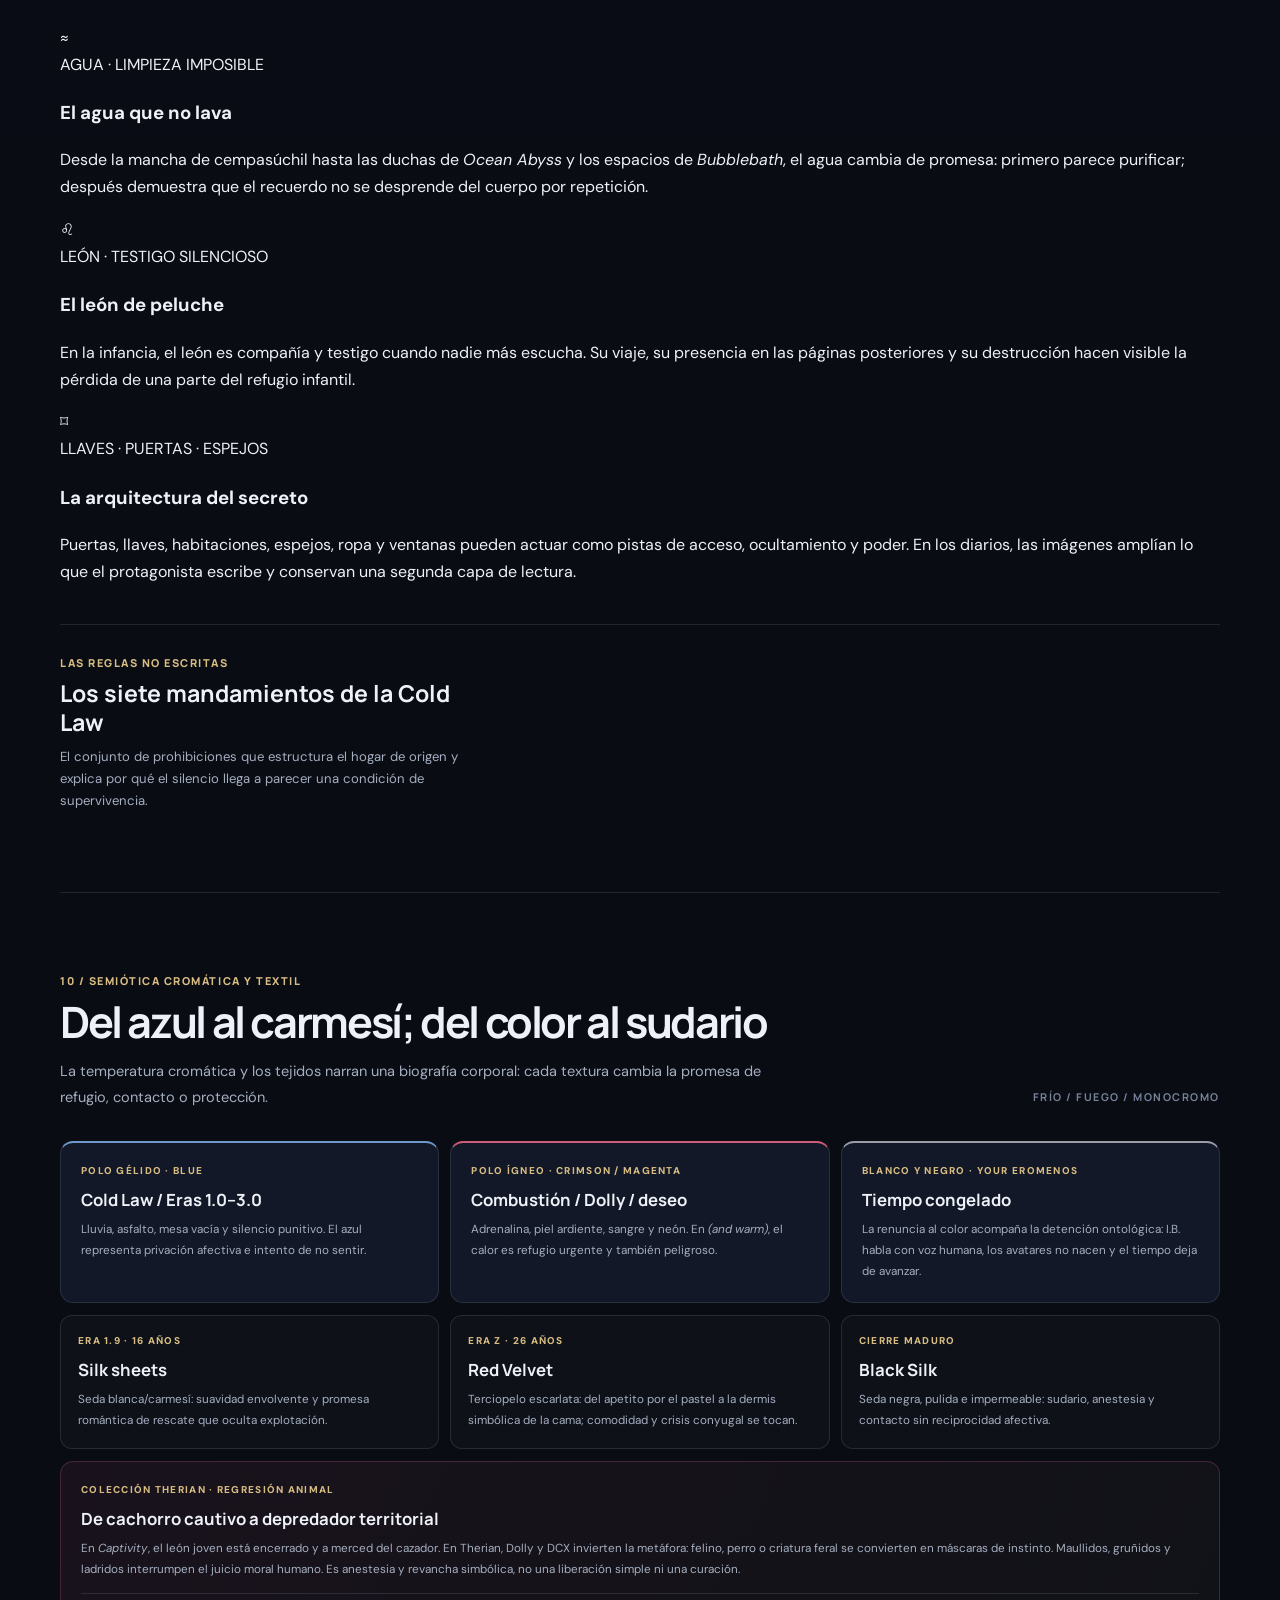
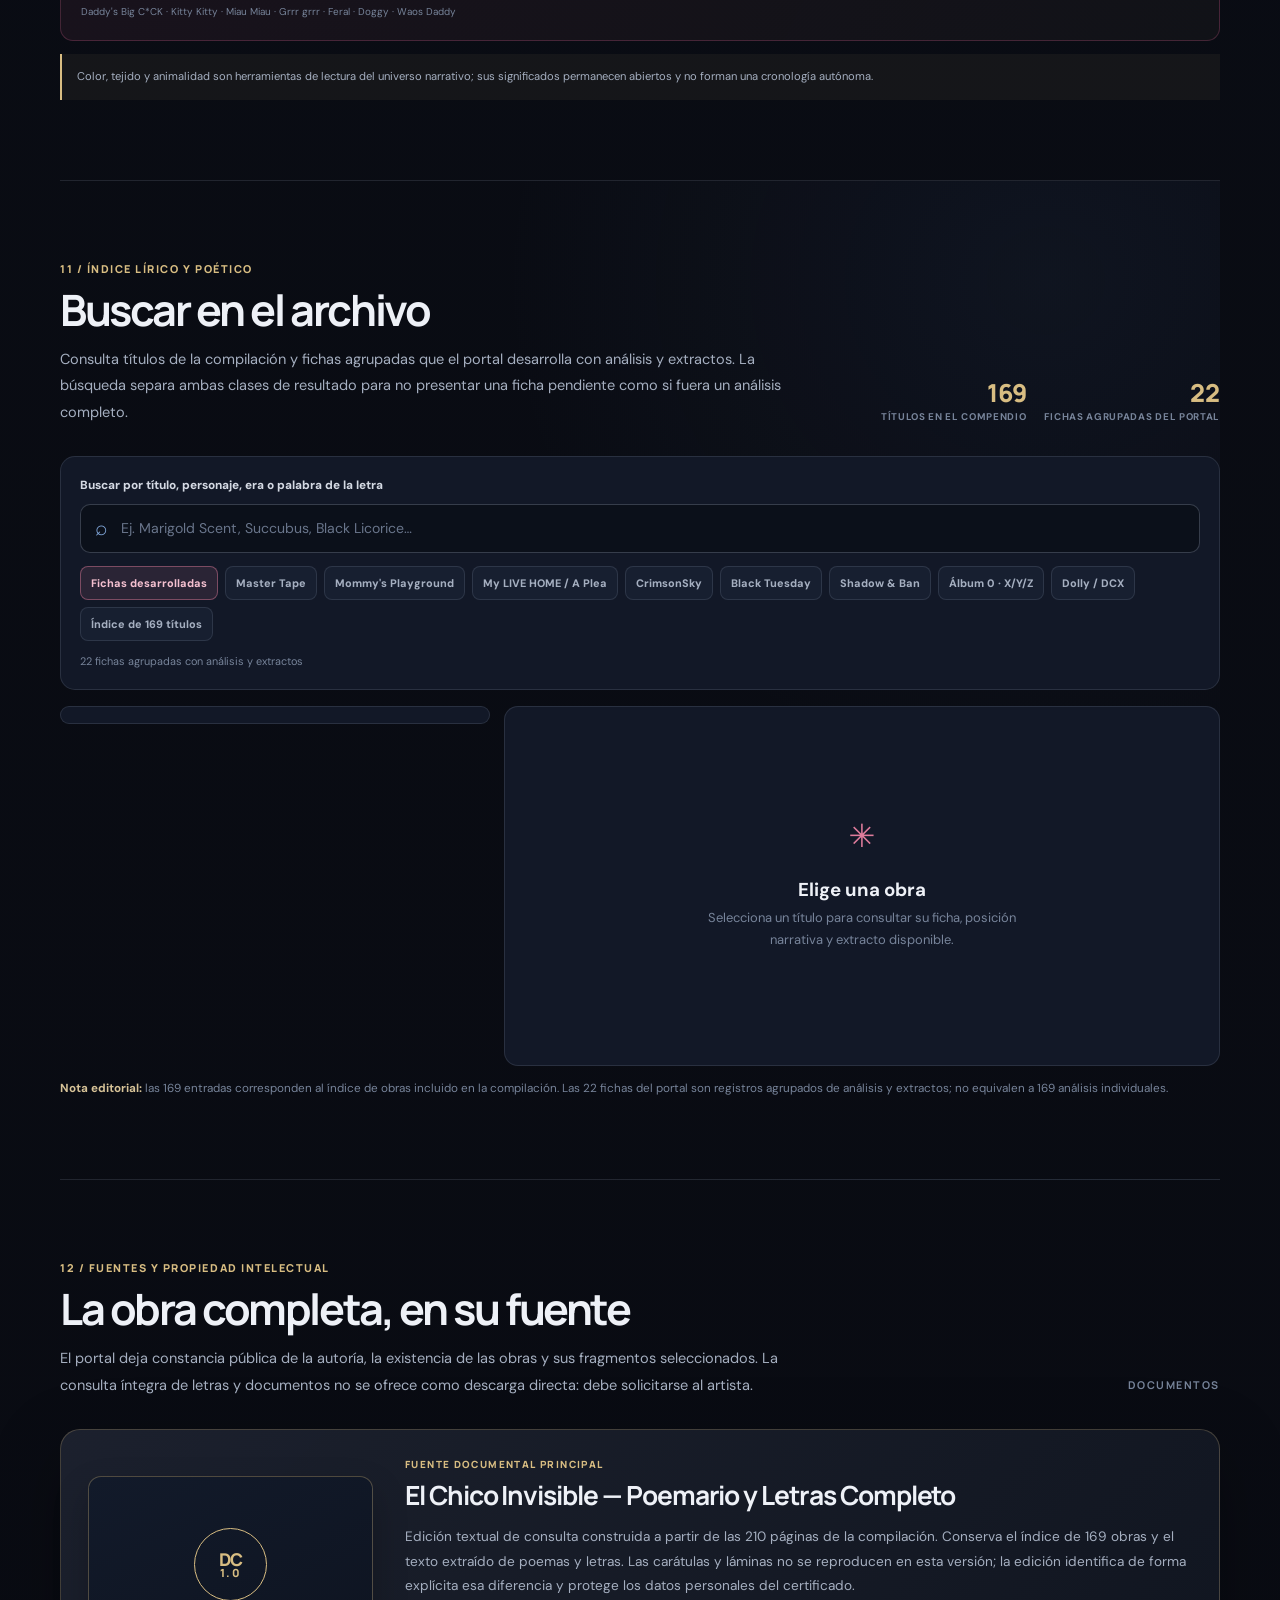
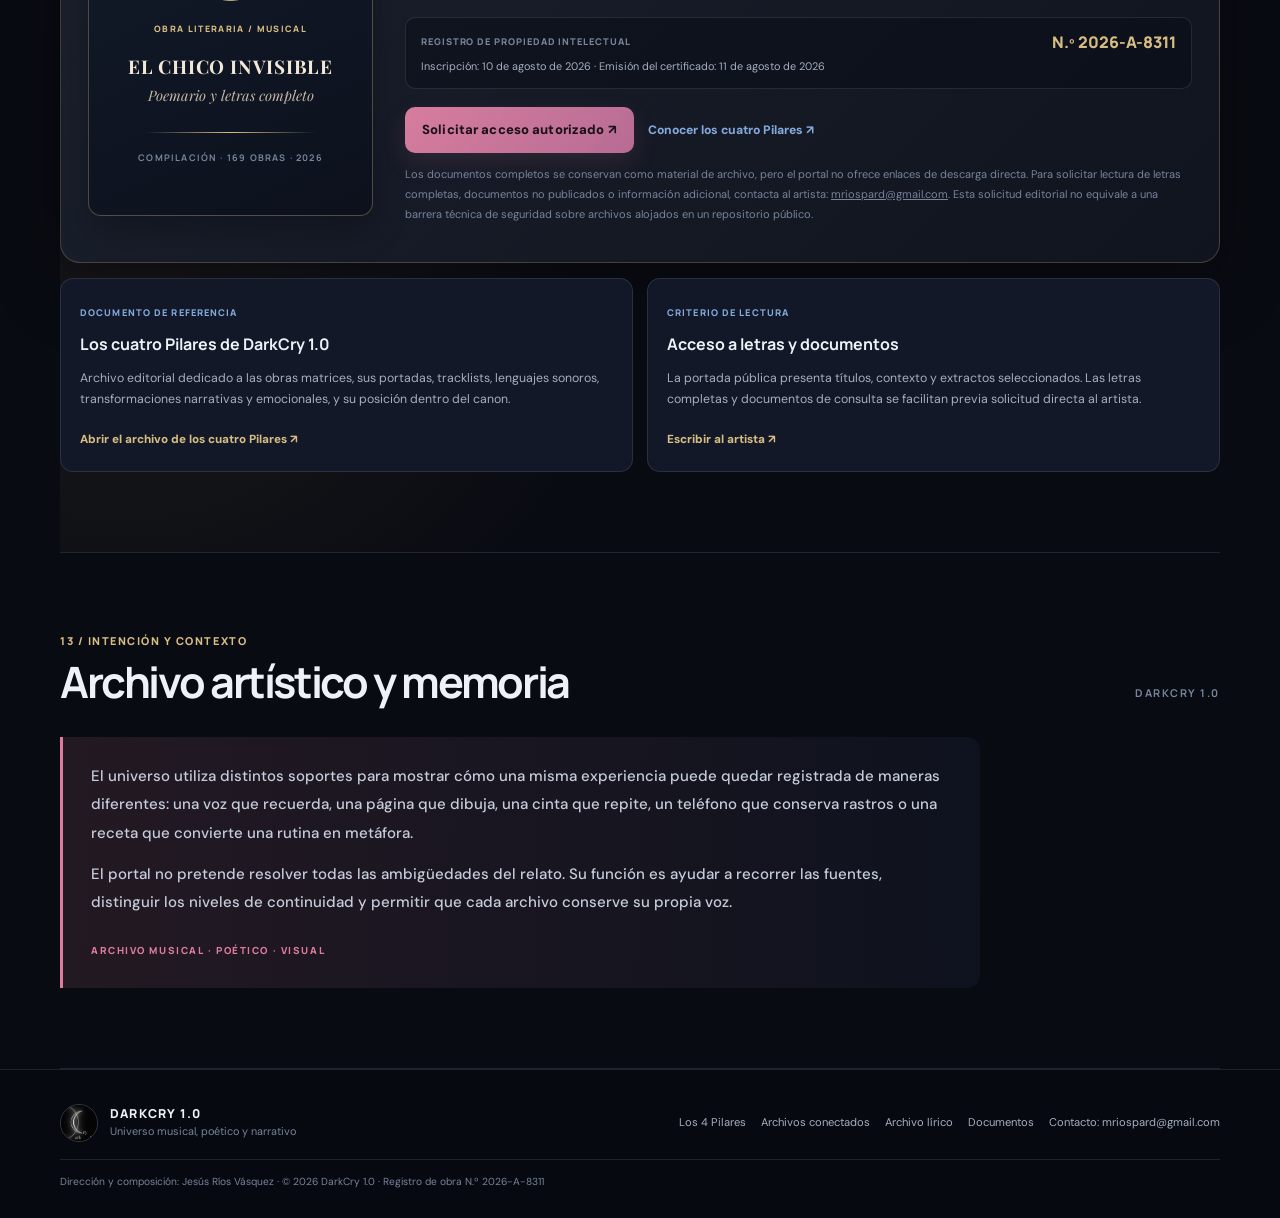
==== commit 390ffa3a: "Use neutral label for visual cover catalogue" ====
--- a/index.html
+++ b/index.html
@@ -216,7 +216,7 @@
           <span class="section-index">ARCHIVO EXPANDIDO</span>
         </div>
         <div class="archive-grid" id="archive-projects"></div>
-        <p class="archive-visual-index"><a href="https://darkcry10.github.io/assets/covers/03-catalogo/catalogo.html">Explorar las 59 portadas en la biblioteca visual ↗</a></p>
+        <p class="archive-visual-index"><a href="https://darkcry10.github.io/assets/covers/03-catalogo/catalogo.html">Explorar el catálogo visual de portadas ↗</a></p>
       </section>
 
       <section class="section master-section" id="master-tape">
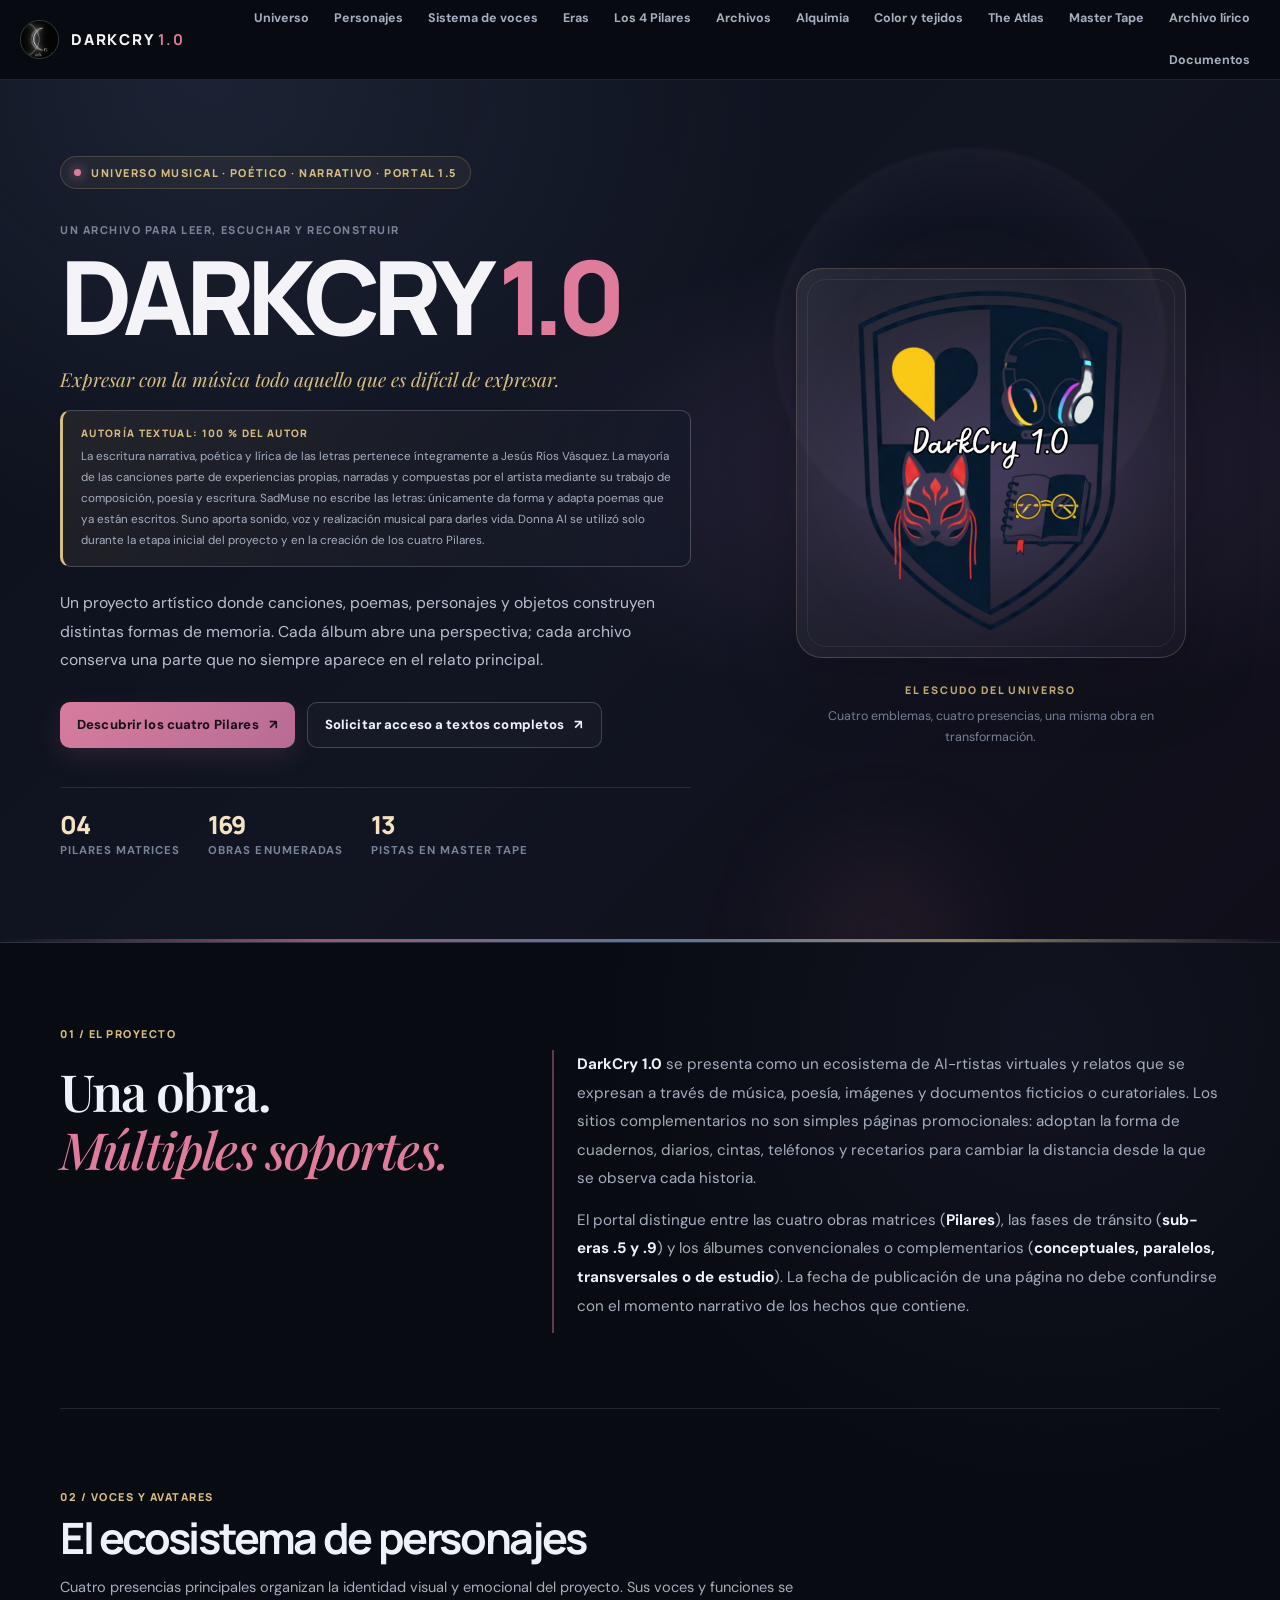
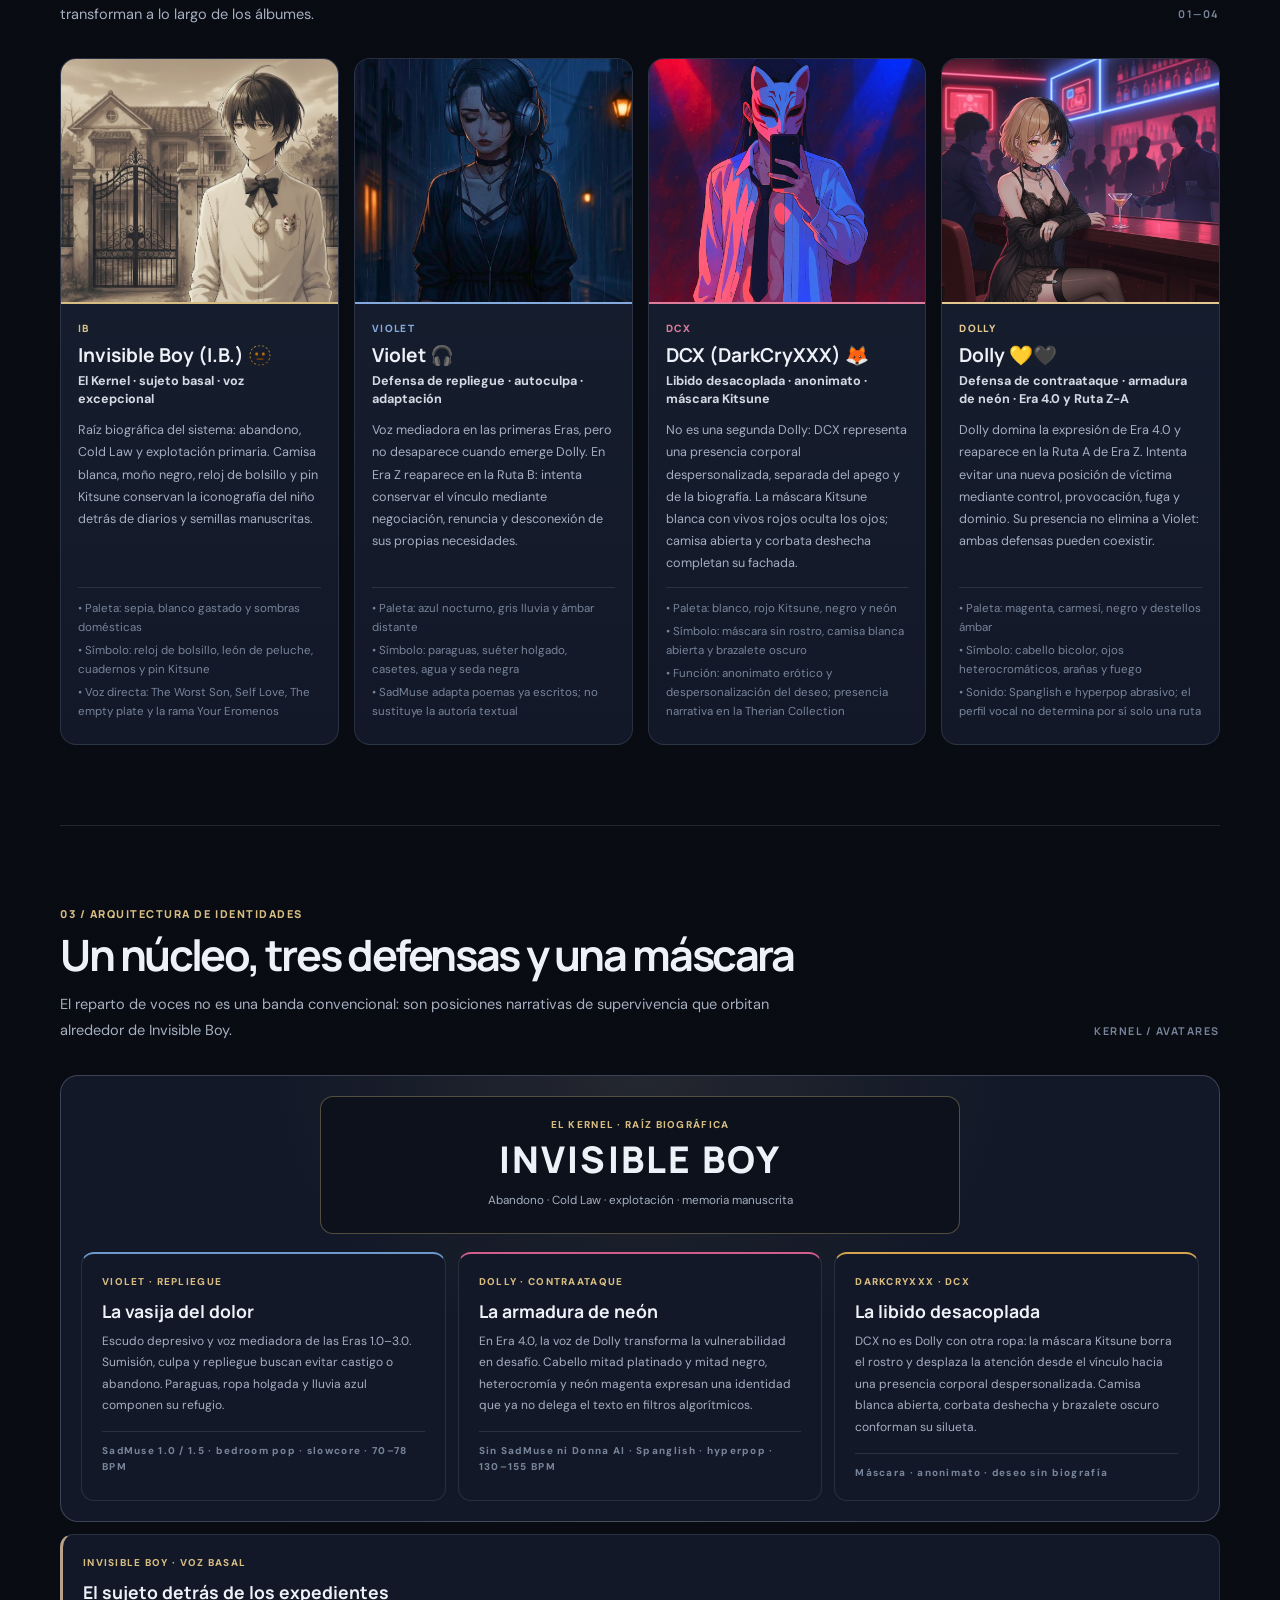
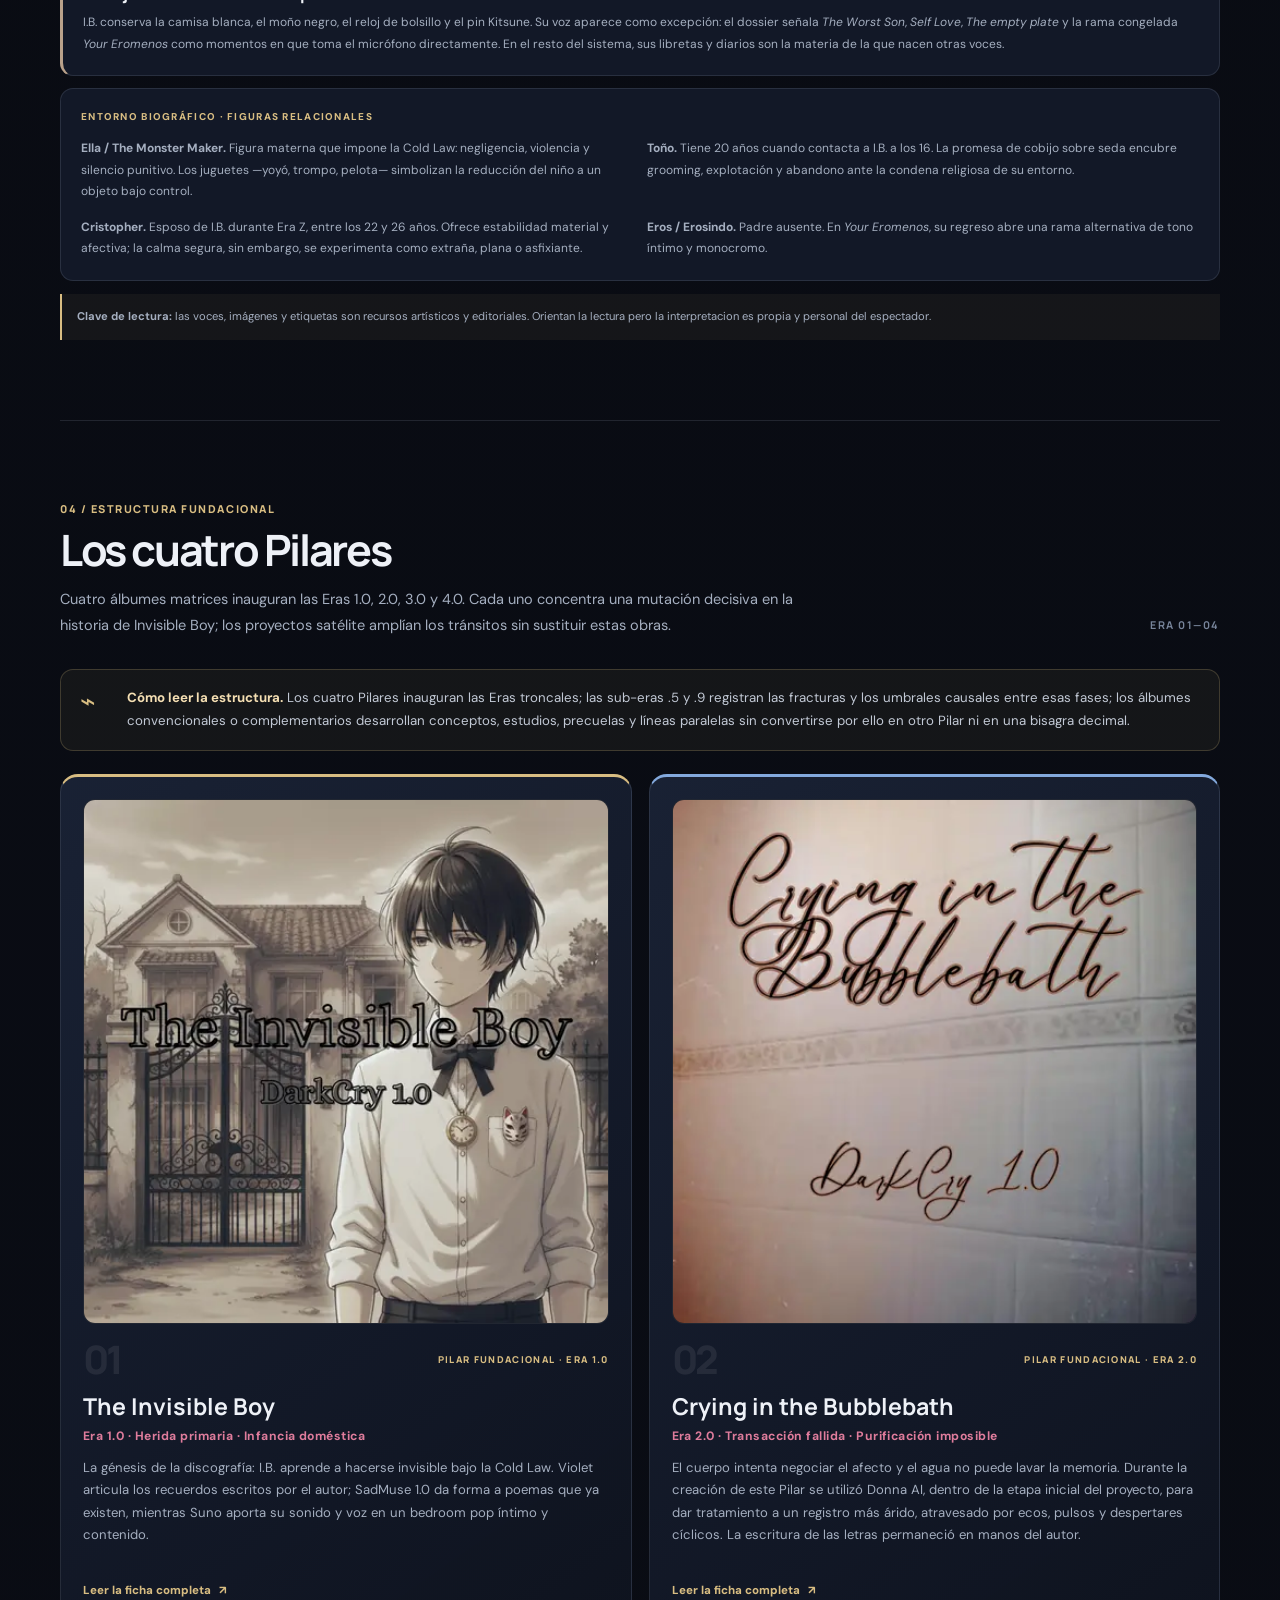
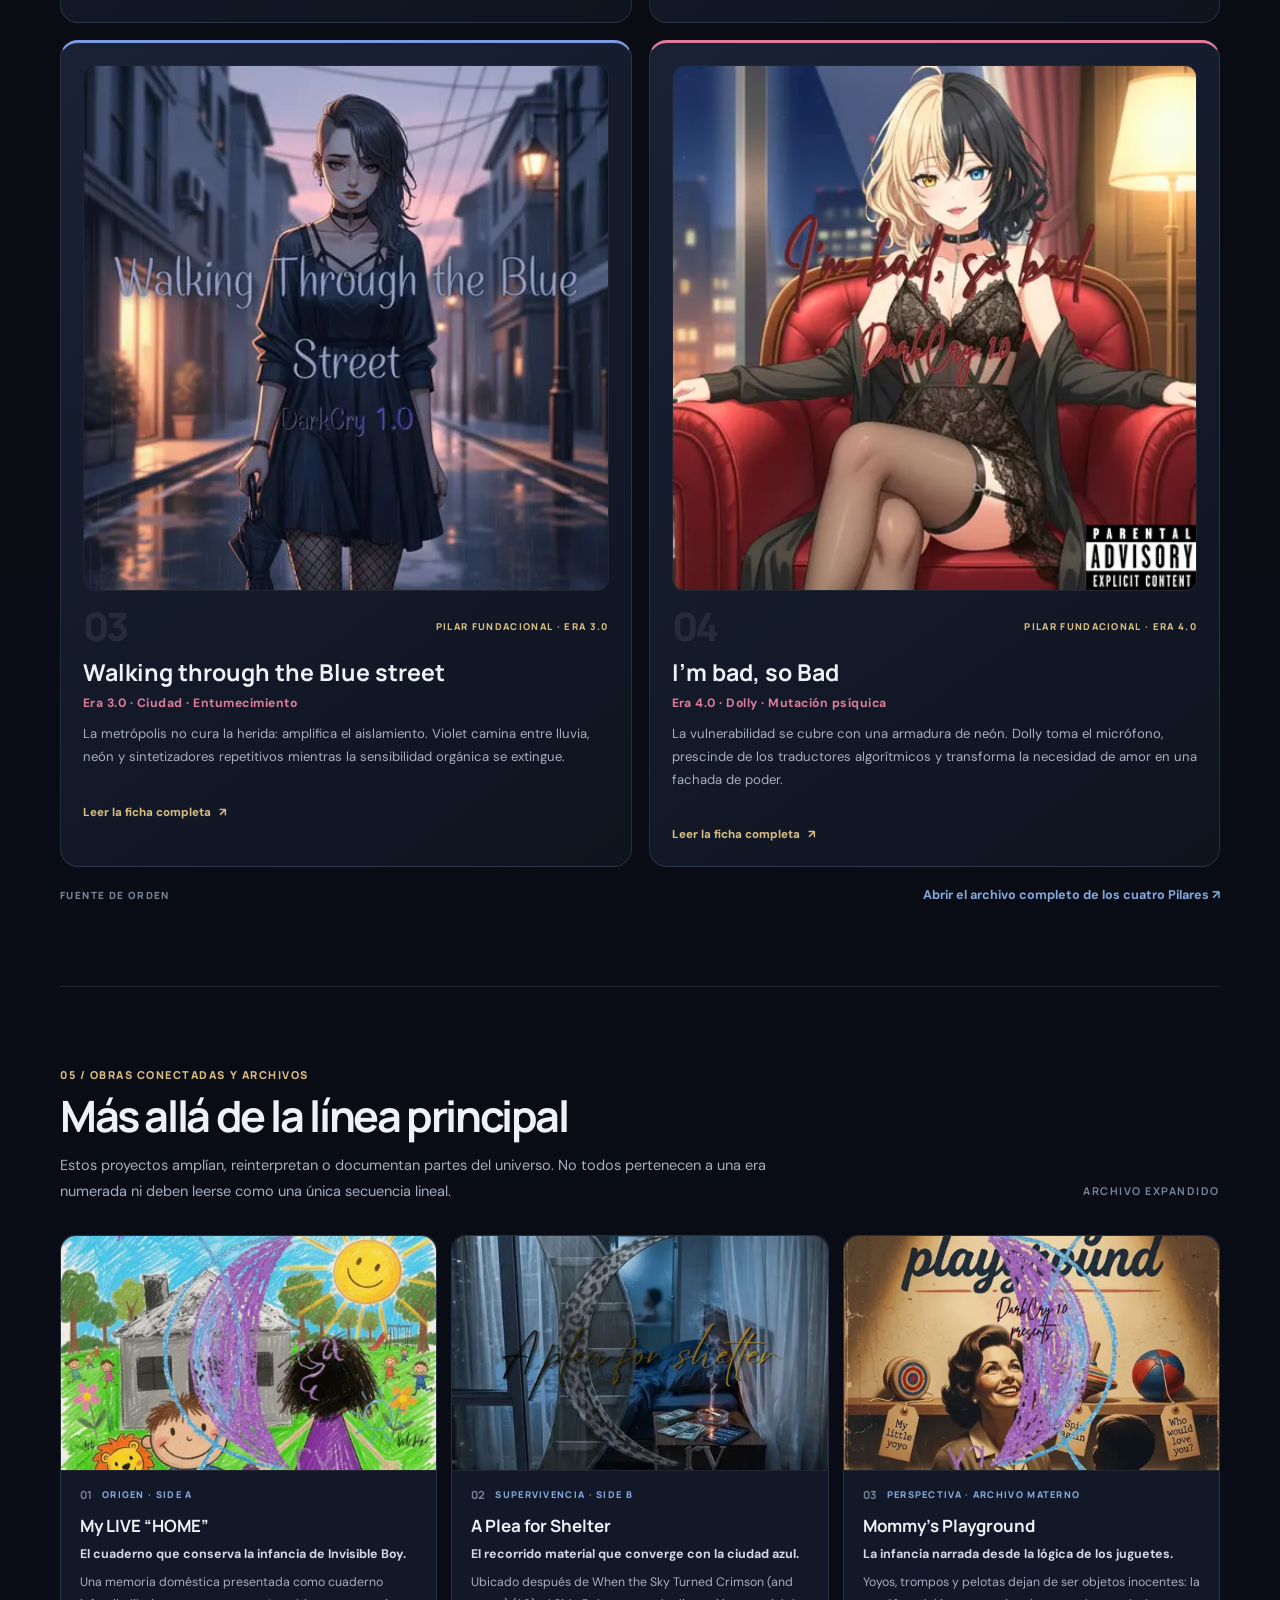
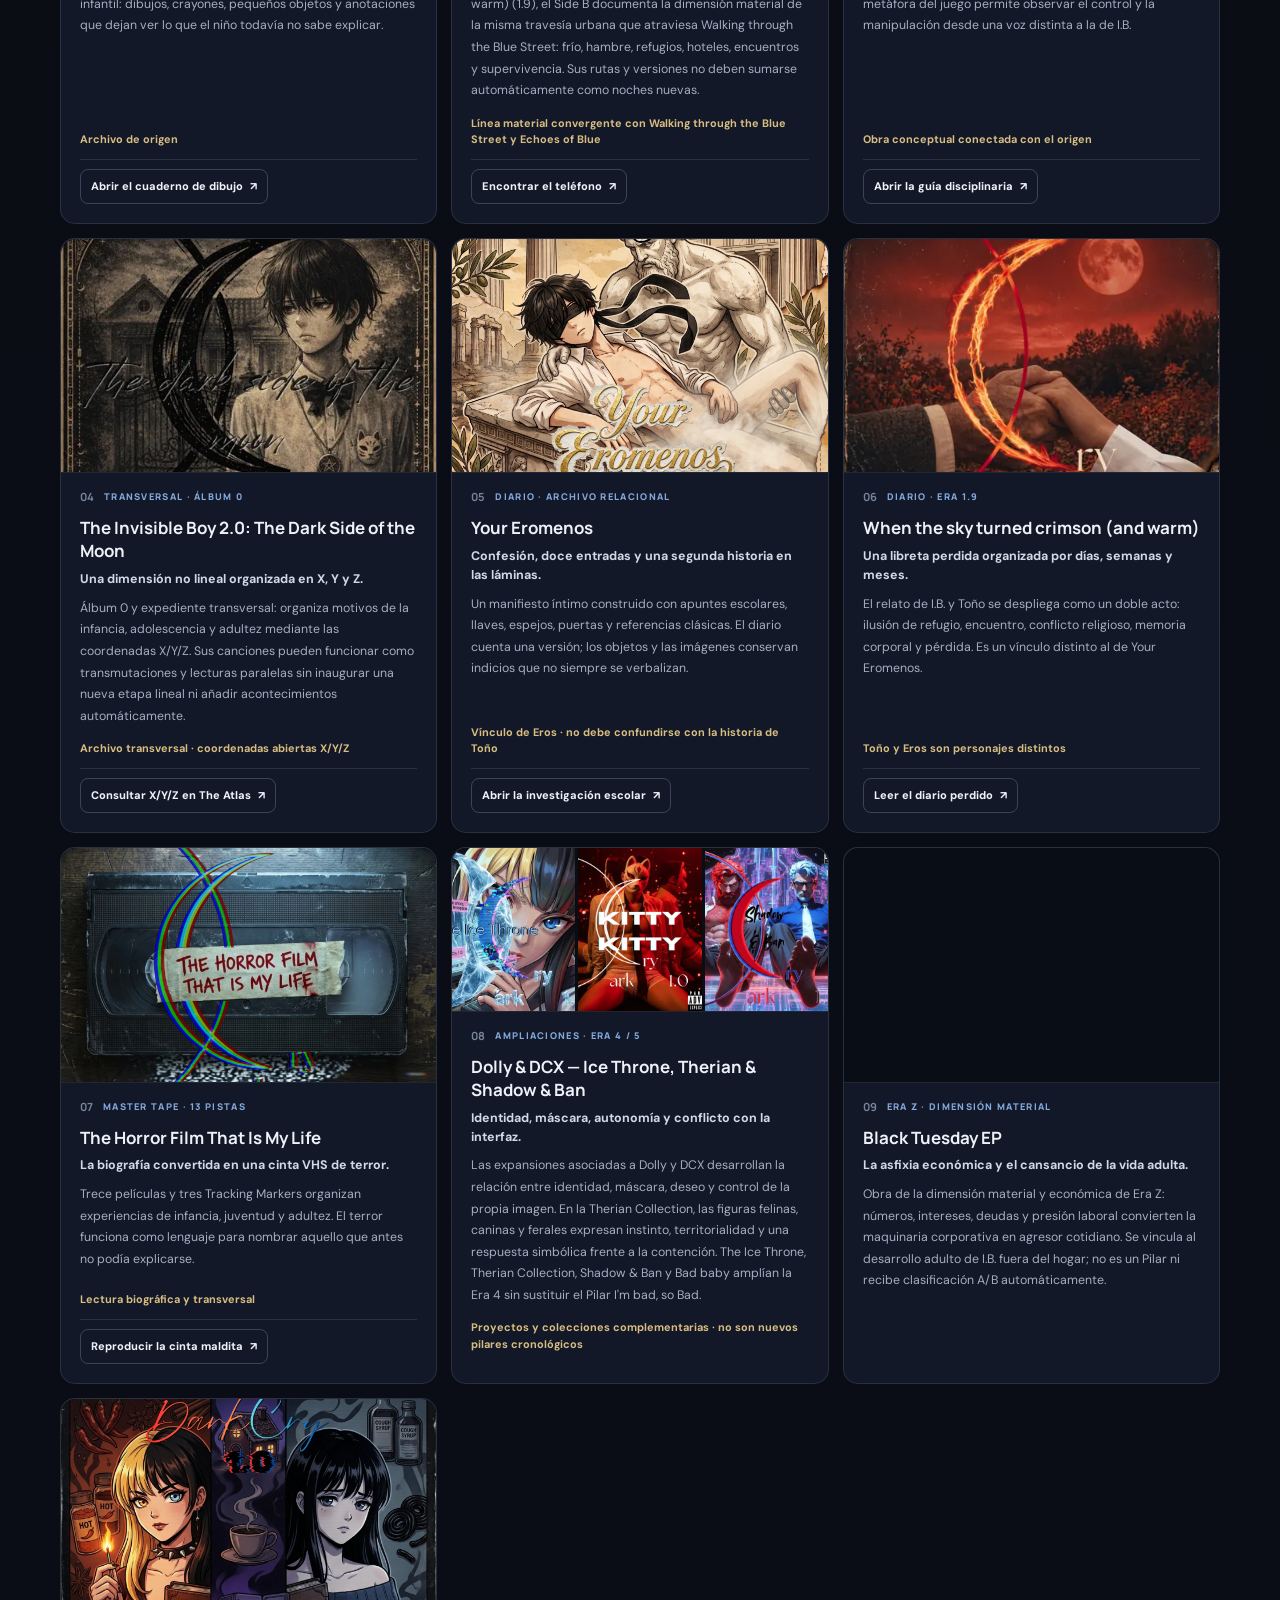
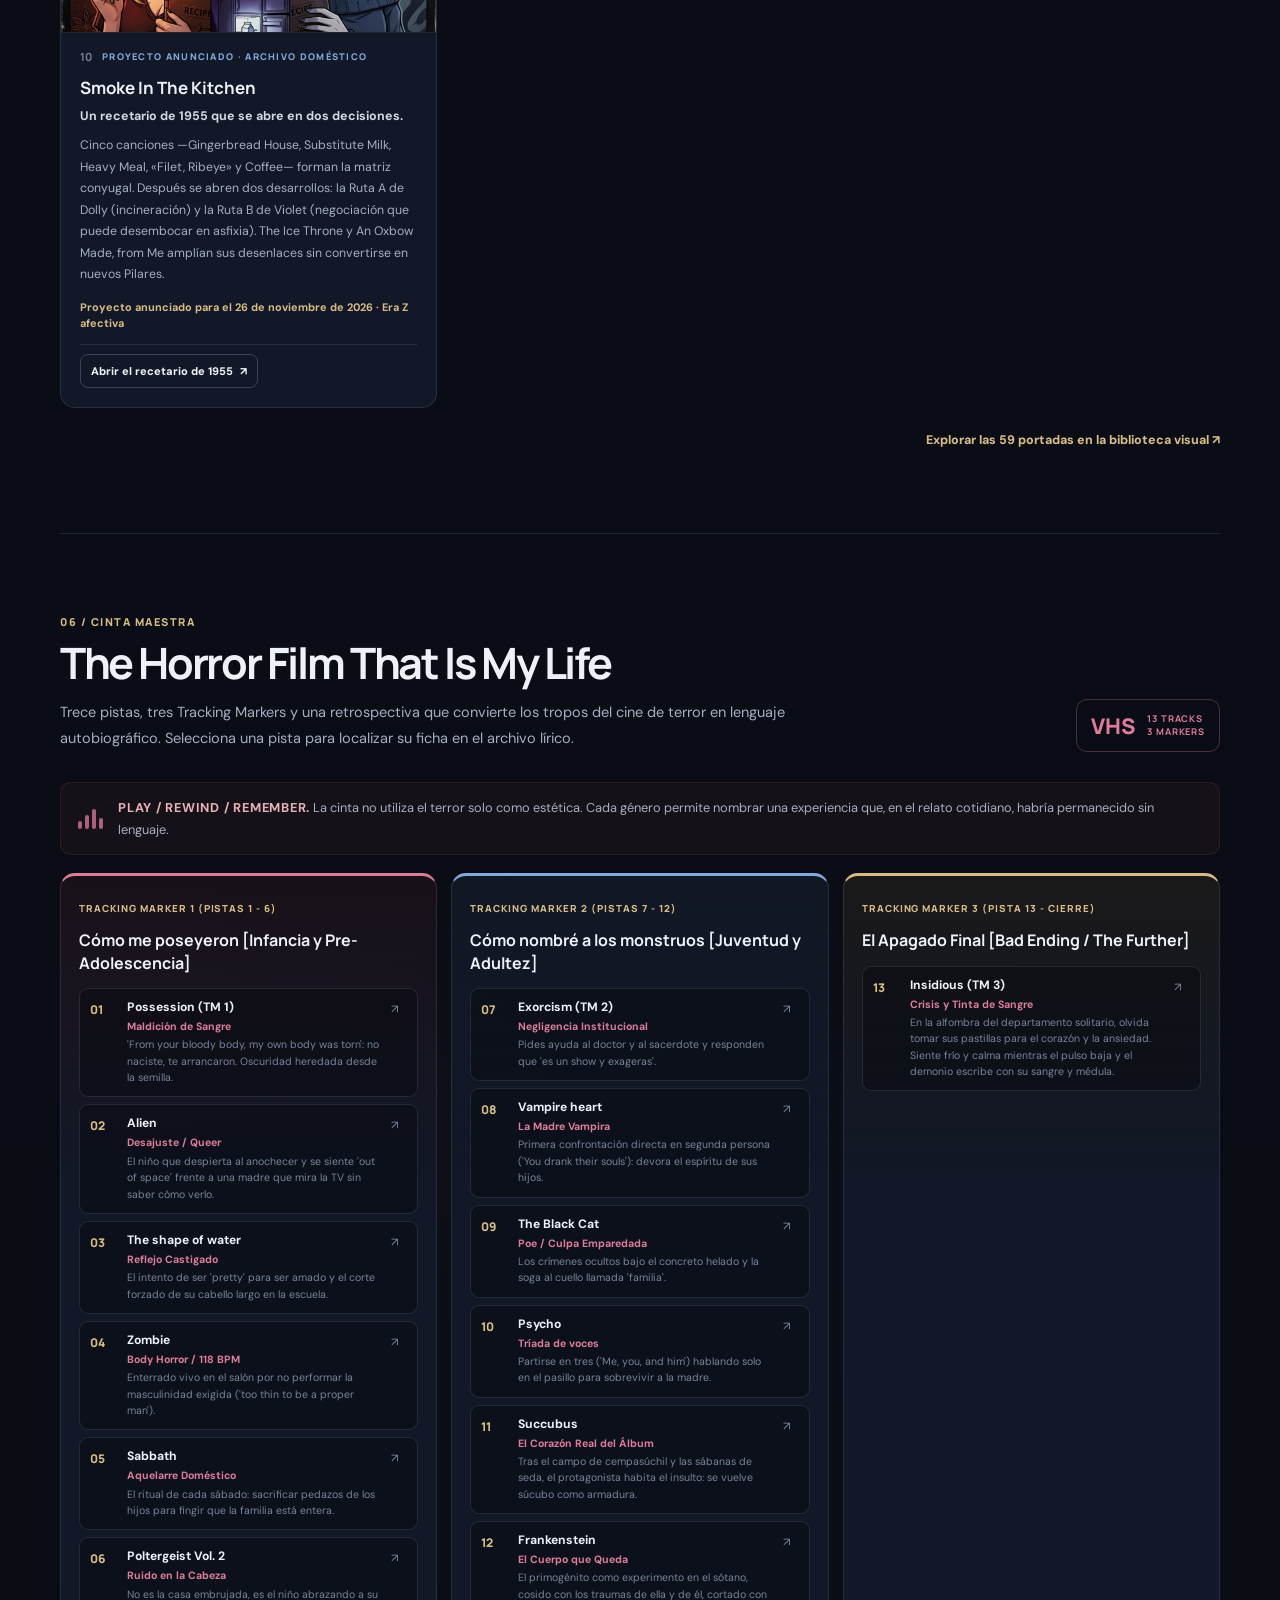
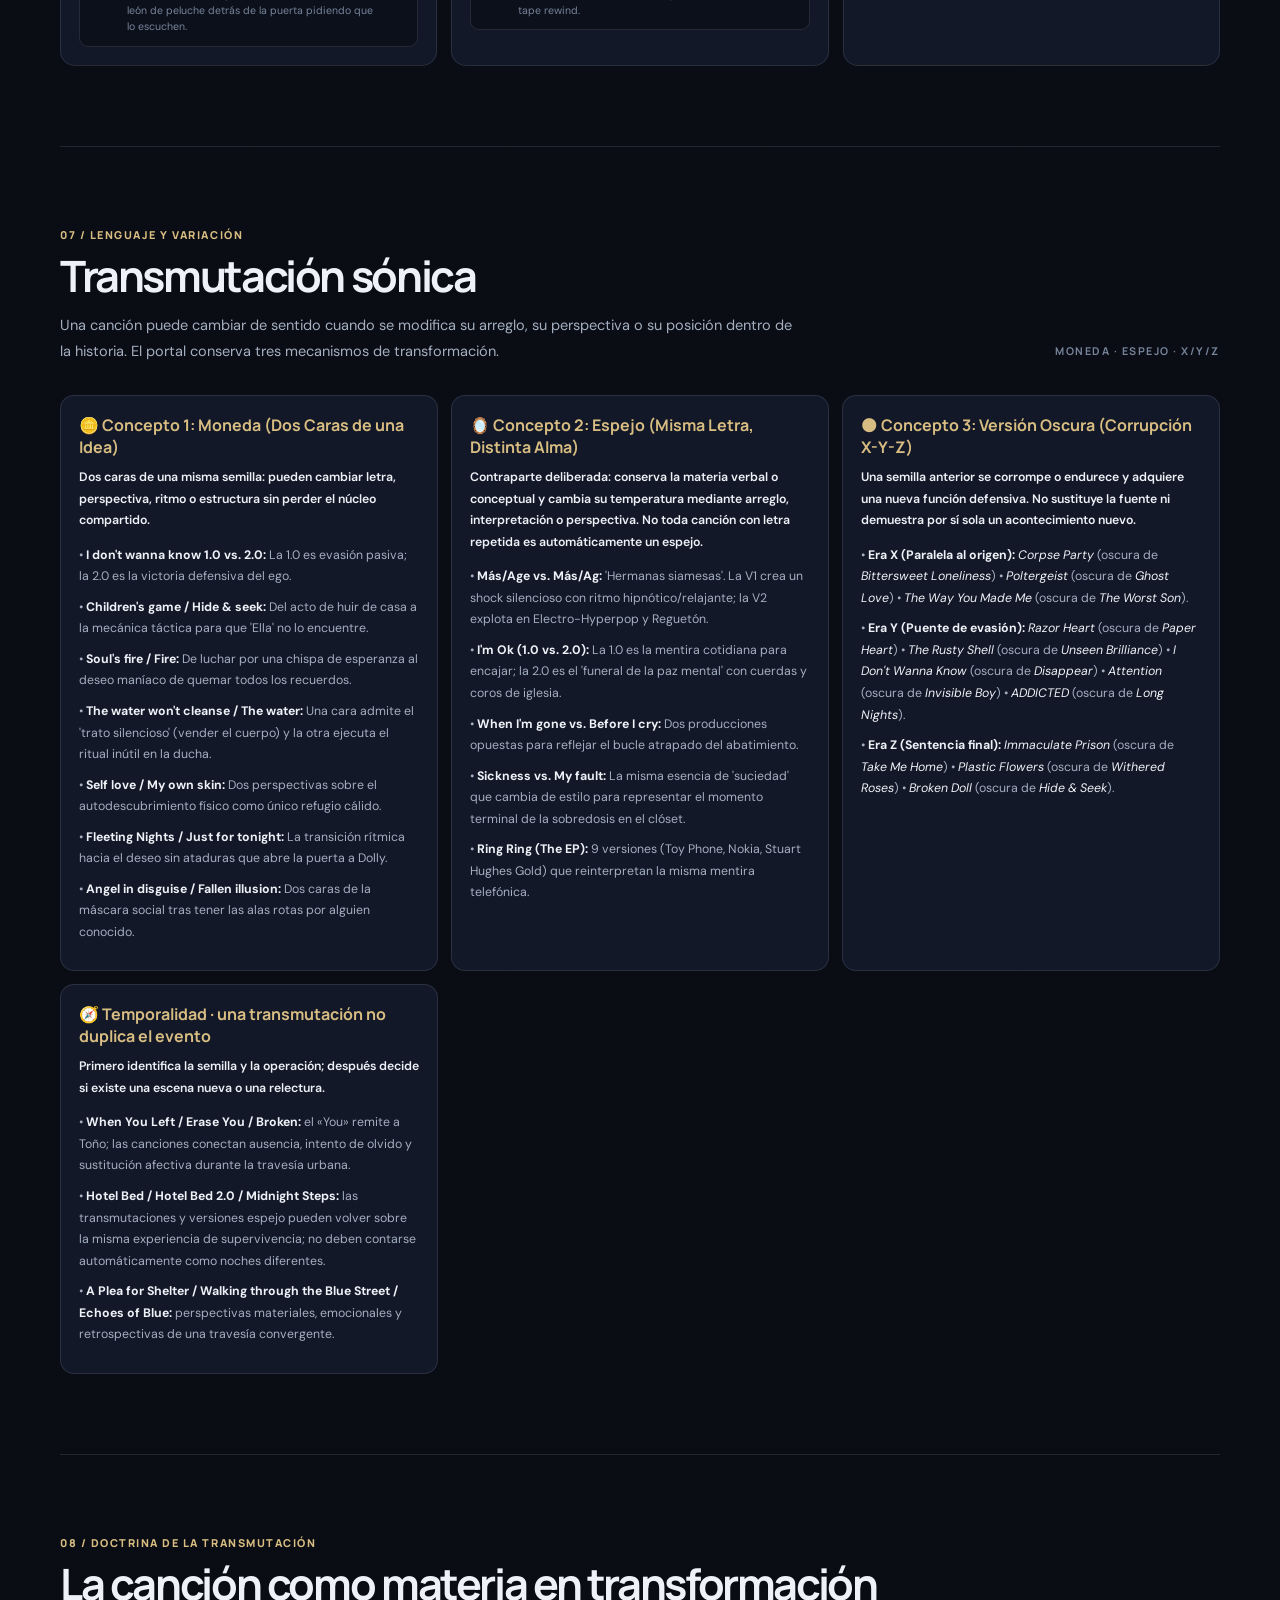
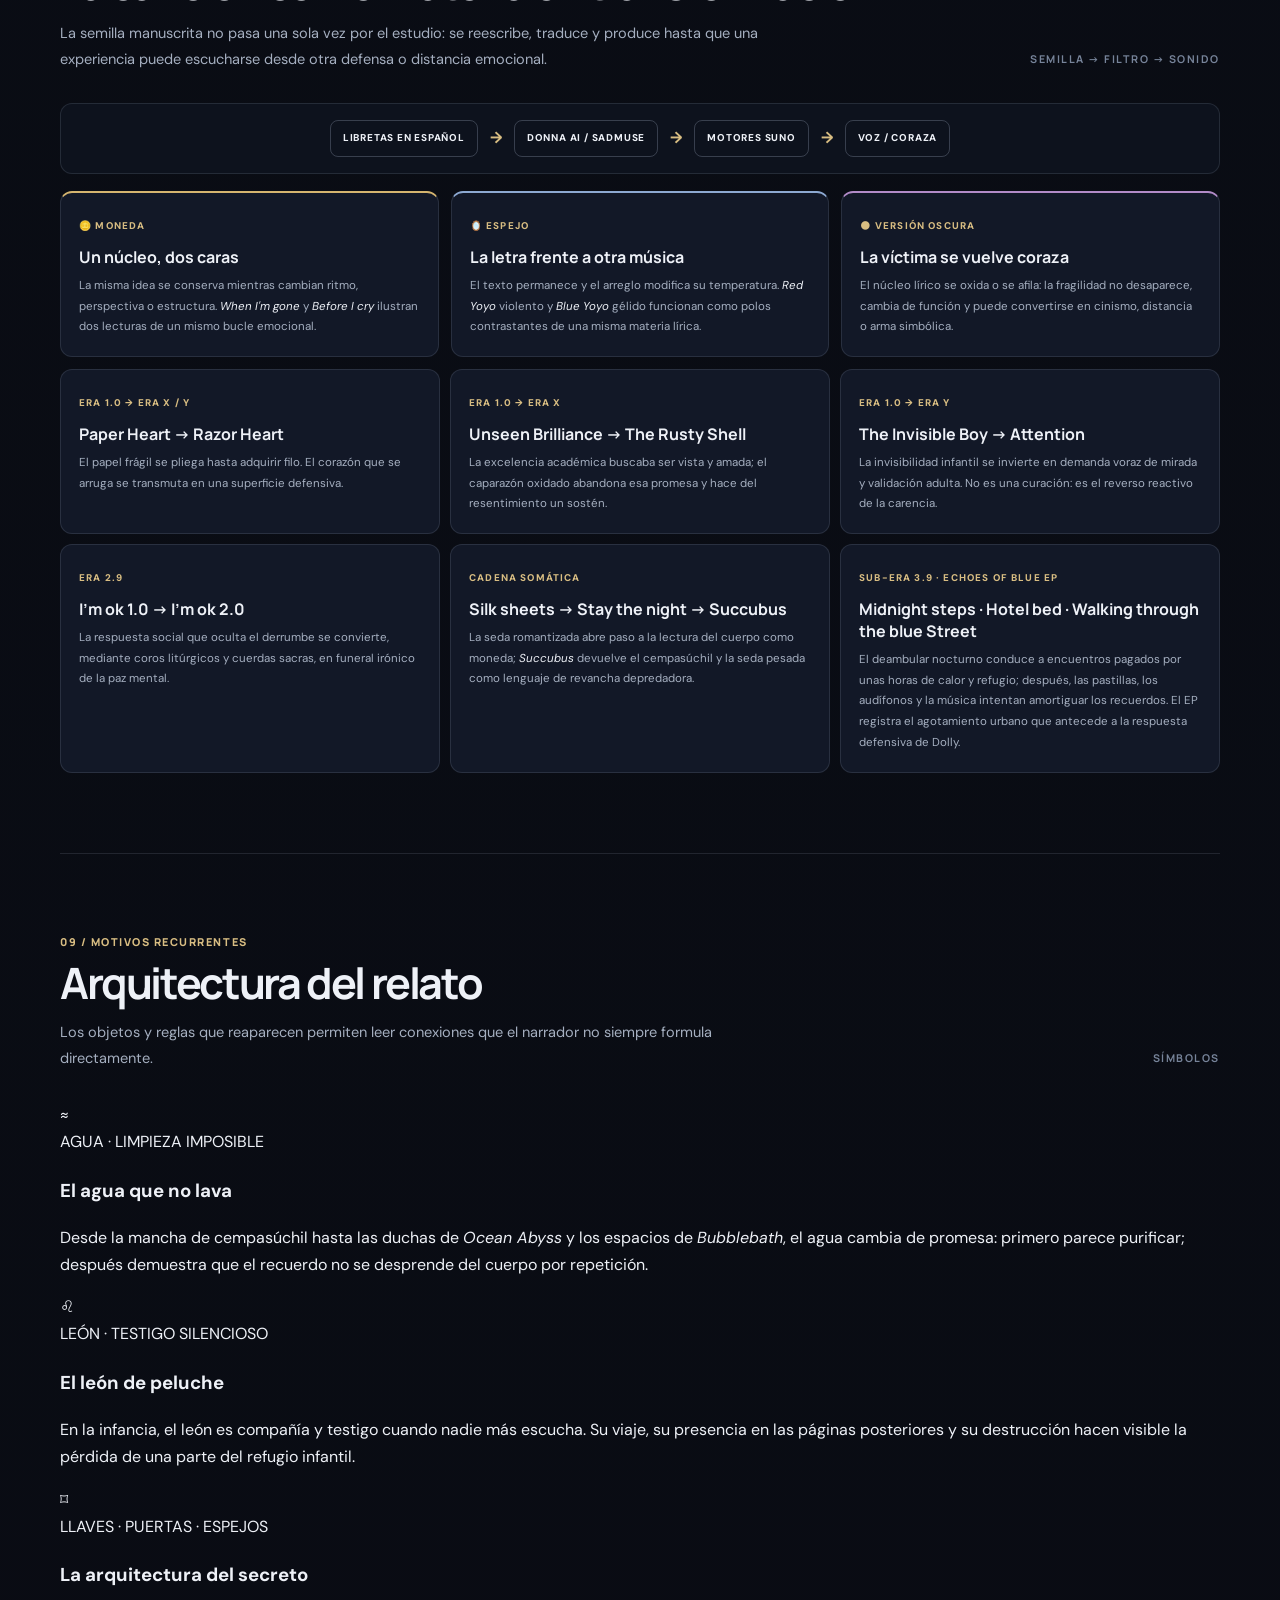
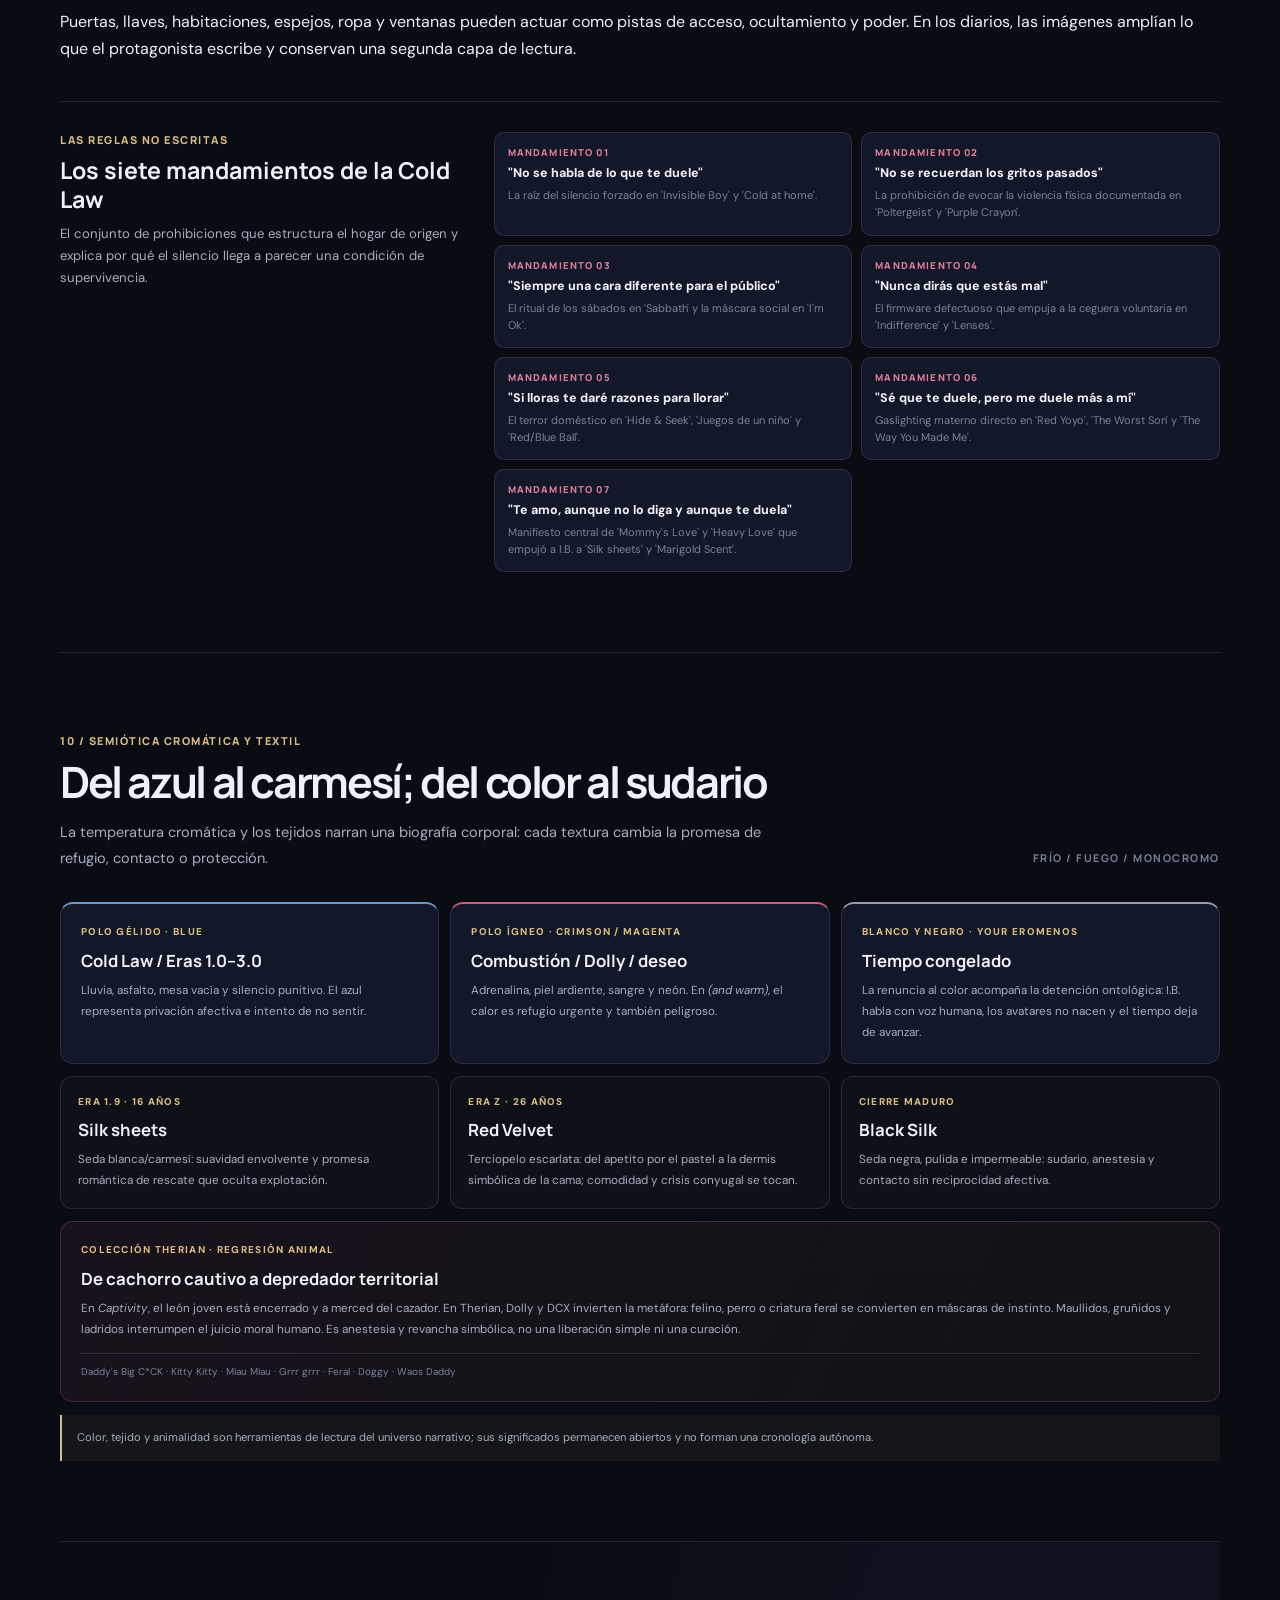
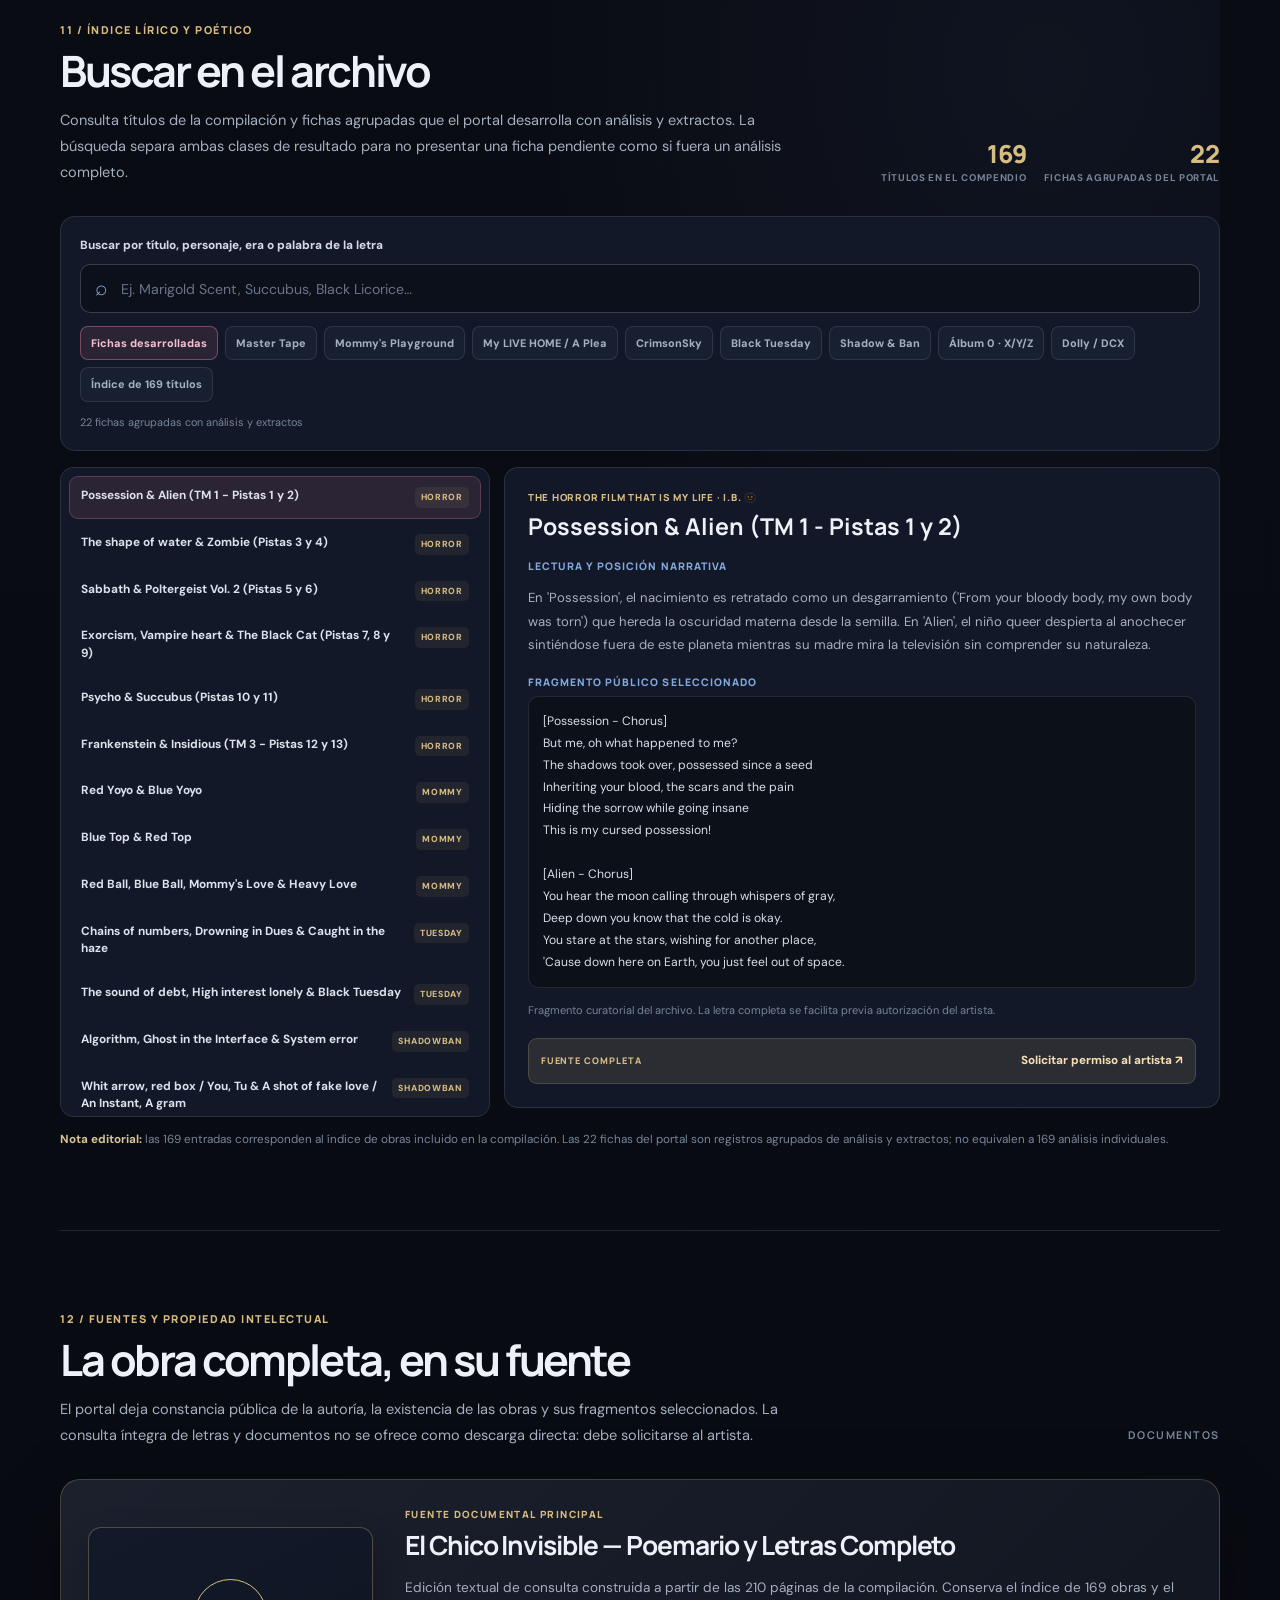
==== commit 416afef0: "Add Google Search Console ownership verification tag" ====
--- a/index.html
+++ b/index.html
@@ -1,6 +1,7 @@
 <!doctype html>
 <html lang="es">
 <head>
+  <meta name="google-site-verification" content="JGF7QqATCIa2KmpwZk1dELObFyN6xM9pjG7Ma2obbzc" />
   <meta charset="utf-8">
   <meta name="viewport" content="width=device-width, initial-scale=1">
   <meta name="theme-color" content="#090b12">
@@ -62,7 +63,6 @@
         <a href="#universo">Universo</a>
         <a href="#personajes">Personajes</a><a href="#sistema-voces">Sistema de voces</a>
         <a href="#cronologia">Eras</a>
-        <a href="#reglas-lectura">Cómo leer</a><a href="#era-z">Era Z</a>
         <a href="https://darkcry10.github.io/los4pilares/">Los 4 Pilares</a>
         <a href="#archivos">Archivos</a><a href="#alquimia">Alquimia</a><a href="#lenguaje-termico">Color y tejidos</a><a href="https://darkcry10.github.io/theatlas/">The Atlas</a>
         <a href="#master-tape">Master Tape</a>
@@ -141,10 +141,10 @@
 
       
 <section class="section voice-architecture" id="sistema-voces">
-<div class="section-heading"><div><div class="section-kicker">03 / ARQUITECTURA DE IDENTIDADES</div><h2>Un núcleo, dos defensas y una máscara</h2><p>El reparto de voces no es una banda convencional ni un reparto de protagonistas independientes: I.B. es el sujeto biográfico; Violet y Dolly son defensas que pueden coexistir; DCX es una máscara de anonimato y desacoplamiento del deseo.</p></div><span class="section-index">KERNEL / AVATARES</span></div>
+<div class="section-heading"><div><div class="section-kicker">03 / ARQUITECTURA DE IDENTIDADES</div><h2>Un núcleo, tres defensas y una máscara</h2><p>El reparto de voces no es una banda convencional: son posiciones narrativas de supervivencia que orbitan alrededor de Invisible Boy.</p></div><span class="section-index">KERNEL / AVATARES</span></div>
 <div class="kernel-panel"><div class="kernel-core"><small>EL KERNEL · RAÍZ BIOGRÁFICA</small><strong>INVISIBLE BOY</strong><span>Abandono · Cold Law · explotación · memoria manuscrita</span></div><div class="kernel-branches">
-<article class="lore-card violet-card"><span>VIOLET · REPLIEGUE</span><h3>La vasija del dolor</h3><p>Defensa de repliegue, autoculpa y adaptación. Es mediadora en las primeras Eras, pero no desaparece con la llegada de Dolly: reaparece en la Ruta B de la Era Z e intenta conservar el vínculo aunque deba silenciar sus propias necesidades.</p><small>SadMuse 1.0 / 1.5 · bedroom pop · slowcore · 70–78 BPM</small></article>
-<article class="lore-card dolly-card"><span>DOLLY · CONTRAATAQUE</span><h3>La armadura de neón</h3><p>Defensa de contraataque que domina la Era 4.0 y reaparece en la Ruta A de la Era Z. Convierte la vulnerabilidad en desafío, control y fuga. No sustituye definitivamente a Violet: ambas pueden intervenir y competir dentro de la misma experiencia de I.B.</p><small>Sin SadMuse ni Donna AI · Spanglish · hyperpop · 130–155 BPM</small></article>
+<article class="lore-card violet-card"><span>VIOLET · REPLIEGUE</span><h3>La vasija del dolor</h3><p>Escudo depresivo y voz mediadora de las Eras 1.0–3.0. Sumisión, culpa y repliegue buscan evitar castigo o abandono. Paraguas, ropa holgada y lluvia azul componen su refugio.</p><small>SadMuse 1.0 / 1.5 · bedroom pop · slowcore · 70–78 BPM</small></article>
+<article class="lore-card dolly-card"><span>DOLLY · CONTRAATAQUE</span><h3>La armadura de neón</h3><p>En Era 4.0, la voz de Dolly transforma la vulnerabilidad en desafío. Cabello mitad platinado y mitad negro, heterocromía y neón magenta expresan una identidad que ya no delega el texto en filtros algorítmicos.</p><small>Sin SadMuse ni Donna AI · Spanglish · hyperpop · 130–155 BPM</small></article>
 <article class="lore-card dcx-card"><span>DARKCRYXXX · DCX</span><h3>La libido desacoplada</h3><p>DCX no es Dolly con otra ropa: la máscara Kitsune borra el rostro y desplaza la atención desde el vínculo hacia una presencia corporal despersonalizada. Camisa blanca abierta, corbata deshecha y brazalete oscuro conforman su silueta.</p><small>Máscara · anonimato · deseo sin biografía</small></article>
 </div></div>
 <div class="lore-card ib-card"><span>INVISIBLE BOY · VOZ BASAL</span><h3>El sujeto detrás de los expedientes</h3><p>I.B. conserva la camisa blanca, el moño negro, el reloj de bolsillo y el pin Kitsune. Su voz aparece como excepción: el dossier señala <em>The Worst Son</em>, <em>Self Love</em>, <em>The empty plate</em> y la rama congelada <em>Your Eromenos</em> como momentos en que toma el micrófono directamente. En el resto del sistema, sus libretas y diarios son la materia de la que nacen otras voces.</p></div>
@@ -177,35 +177,6 @@
         </div>
       </section>
 
-      
-      <section class="section canon-reading" id="reglas-lectura">
-        <div class="section-heading"><div><div class="section-kicker">04A / PROTOCOLO DE LECTURA</div><h2>Una biografía, varias capas de continuidad</h2><p>El orden de publicación, la jerarquía discográfica y el momento en que ocurre una experiencia no son necesariamente equivalentes. Antes de clasificar una obra, identifica qué pregunta responde cada etiqueta.</p></div><span class="section-index">CANON / CAPAS</span></div>
-        <div class="canon-reading-grid">
-          <article><small>JERARQUÍA</small><h3>Pilar, sub-era u obra satélite</h3><p>Los cuatro Pilares inauguran las Eras troncales. Las sub-eras .5 y .9 explican fracturas y umbrales. Las obras satélite pueden ser transversales, paralelas o convergentes sin convertirse en un quinto Pilar.</p></article>
-          <article><small>TIEMPO</small><h3>Cronología y simultaneidad</h3><p>La numeración de una Era o la ubicación de un álbum no obliga a que todas sus escenas ocurran después de las obras anteriores. Dos proyectos pueden narrar el mismo periodo desde dimensiones distintas.</p></article>
-          <article><small>PERSPECTIVA</small><h3>Voz no equivale a protagonista</h3><p>Violet, Dolly y DCX expresan posiciones narrativas distintas. Un cambio de voz no demuestra por sí solo que haya cambiado el sujeto biográfico ni que haya ocurrido un acontecimiento nuevo.</p></article>
-          <article><small>RELACIÓN</small><h3>Versión no equivale a evento</h3><p>Moneda, espejo y versión oscura describen operaciones de transformación. Una transmutación puede recontar o reinterpretar una experiencia ya registrada; no debe sumarse automáticamente a la cronología como una escena nueva.</p></article>
-        </div>
-        <div class="convergence-note"><strong>Ejemplo de lectura convergente:</strong> el Side B de <em>My LIVE "HOME"</em> / <em>A Plea for Shelter</em> se sitúa después de <em>When the Sky Turned Crimson (and warm)</em> (1.9), pero su recorrido material —calle, hambre, refugios, hoteles y supervivencia— atraviesa la misma travesía urbana que <em>Walking through the Blue Street</em>. <em>Echoes of Blue</em> recupera esa experiencia como eco y relectura, no como una serie automática de noches nuevas. <a href="https://darkcry10.github.io/theatlas/#lineas-convergentes">Ver la cartografía en The Atlas ↗</a> · <a href="https://darkcry10.github.io/data/canon-registry.json">Abrir registro canónico de datos ↗</a></div>
-      </section>
-
-      <section class="section era-z-overview" id="era-z">
-        <div class="section-heading"><div><div class="section-kicker">04B / ADULTEZ · COORDENADA Z</div><h2>La paradoja del hogar</h2><p>Entre los 22 y los 26 años, I.B. vive con Cristopher un matrimonio de aproximadamente cuatro años. La estabilidad material y doméstica existe; la dificultad está en que I.B. no consigue habitar esa seguridad sin que reaparezcan sus defensas y memorias anteriores.</p></div><span class="section-index">ERA Z</span></div>
-        <div class="era-z-dimensions">
-          <article><span>Z / AFECTIVA · PUERTAS ADENTRO</span><h3>El hogar y la intimidad</h3><p><em>Immaculate Prison</em> anticipa la paradoja: conseguir aquello que se deseaba no significa sentirse libre dentro de ello. <em>Smoke in the Kitchen</em> convierte esa contradicción en una matriz conyugal que se abre a dos rutas.</p></article>
-          <article><span>Z / MATERIAL · PUERTAS AFUERA</span><h3>Trabajo y economía</h3><p>La adultez también comprende presiones laborales, corporativas y económicas. Proyectos como <em>Black Tuesday</em>, <em>Diss-Miss-Ed</em> y <em>Drowning in Dues</em> pertenecen a esta dimensión sin recibir automáticamente una etiqueta A o B.</p></article>
-        </div>
-        <div class="era-z-matrix">
-          <div class="era-z-common"><small>MATRIZ COMÚN · SMOKE IN THE KITCHEN</small><p><strong>Gingerbread House → Substitute Milk → Heavy Meal → Filet, Ribeye → Coffee</strong></p><p>Las cinco canciones presentan el conflicto compartido antes de la bifurcación: hogar frágil, amor sustituto, saturación, deseo desconectado y búsqueda de estímulo.</p></div>
-          <div class="era-z-routes">
-            <article class="route-a-card"><small>RUTA A · DOLLY · INCINERACIÓN</small><h3>Spicy → Higher Fire → Change the Cook</h3><p>Contraataque, externalización del conflicto, transgresión y ruptura activa. <em>Keep the Wrapper</em> funciona como epílogo/deluxe asociado.</p><p><strong>Expansión:</strong> <em>The Ice Throne</em>.</p></article>
-            <article class="route-b-card"><small>RUTA B · VIOLET · REPLIEGUE</small><h3>Red Velvet → Cherry-flavored Cough Syrup → A Bitter Swallow / the best part is the end → Black Licorice</h3><p>Negociación inicial, autoculpa, desconexión somática y permanencia que puede desembocar en asfixia. <em>Black Silk</em> desarrolla esta imaginería.</p><p><strong>Expansión:</strong> <em>An Oxbow Made, from Me</em>.</p></article>
-          </div>
-        </div>
-        <p class="lore-disclaimer"><strong>Regla A/B:</strong> no equivale a «Dolly/Violet» como etiqueta automática. A/B se asigna a una contraparte deliberadamente simétrica. Una canción puede pertenecer a la Ruta B y contener intervenciones de Dolly; la ruta describe la filiación narrativa, no solo quién canta.</p>
-        <p class="era-z-links"><a href="https://darkcry10.github.io/theatlas/#era-z">Consultar Era Z en The Atlas ↗</a> · <a href="https://darkcry10.github.io/los4pilares/#consecuencias">Ver las consecuencias de los cuatro Pilares ↗</a></p>
-      </section>
-
       <section class="section" id="archivos">
         <div class="section-heading">
           <div>
@@ -216,7 +187,7 @@
           <span class="section-index">ARCHIVO EXPANDIDO</span>
         </div>
         <div class="archive-grid" id="archive-projects"></div>
-        <p class="archive-visual-index"><a href="https://darkcry10.github.io/assets/covers/03-catalogo/catalogo.html">Explorar el catálogo visual de portadas ↗</a></p>
+        <p class="archive-visual-index"><a href="https://darkcry10.github.io/assets/covers/03-catalogo/catalogo.html">Explorar las 59 portadas en la biblioteca visual ↗</a></p>
       </section>
 
       <section class="section master-section" id="master-tape">
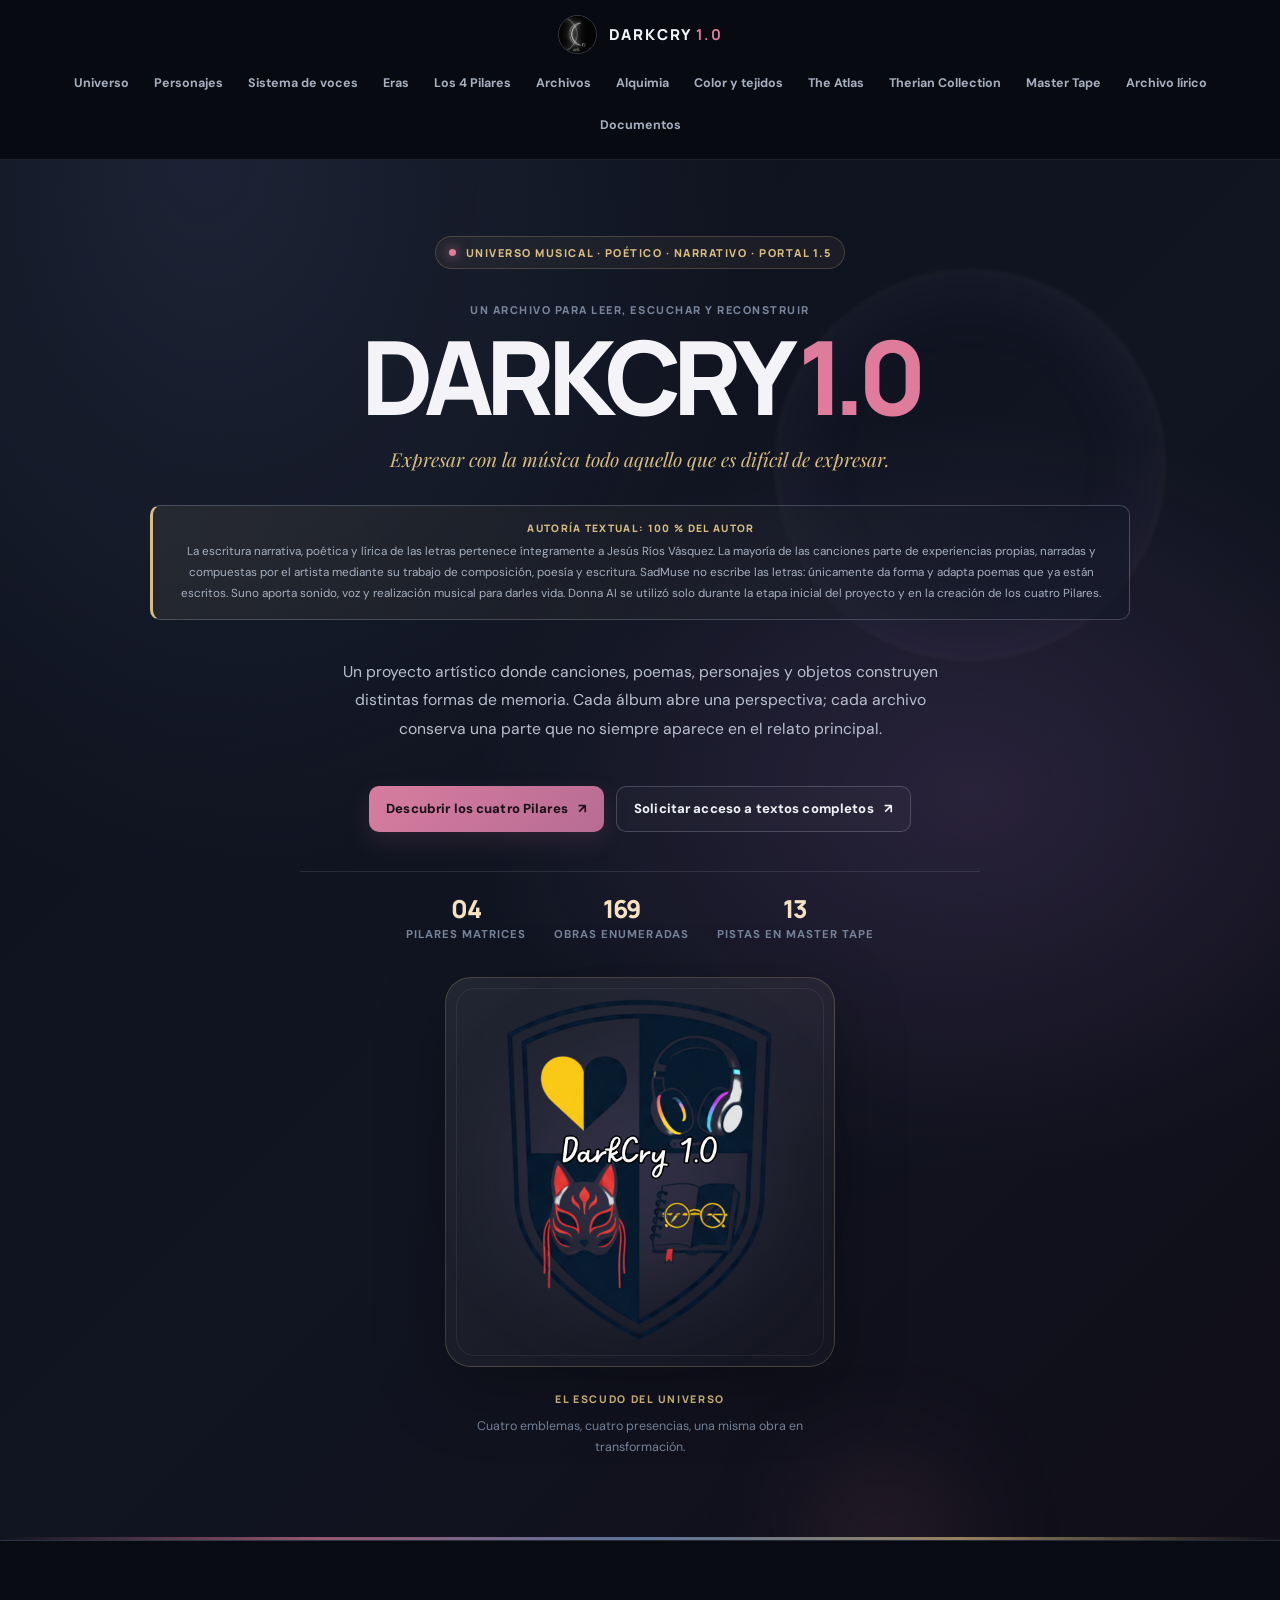
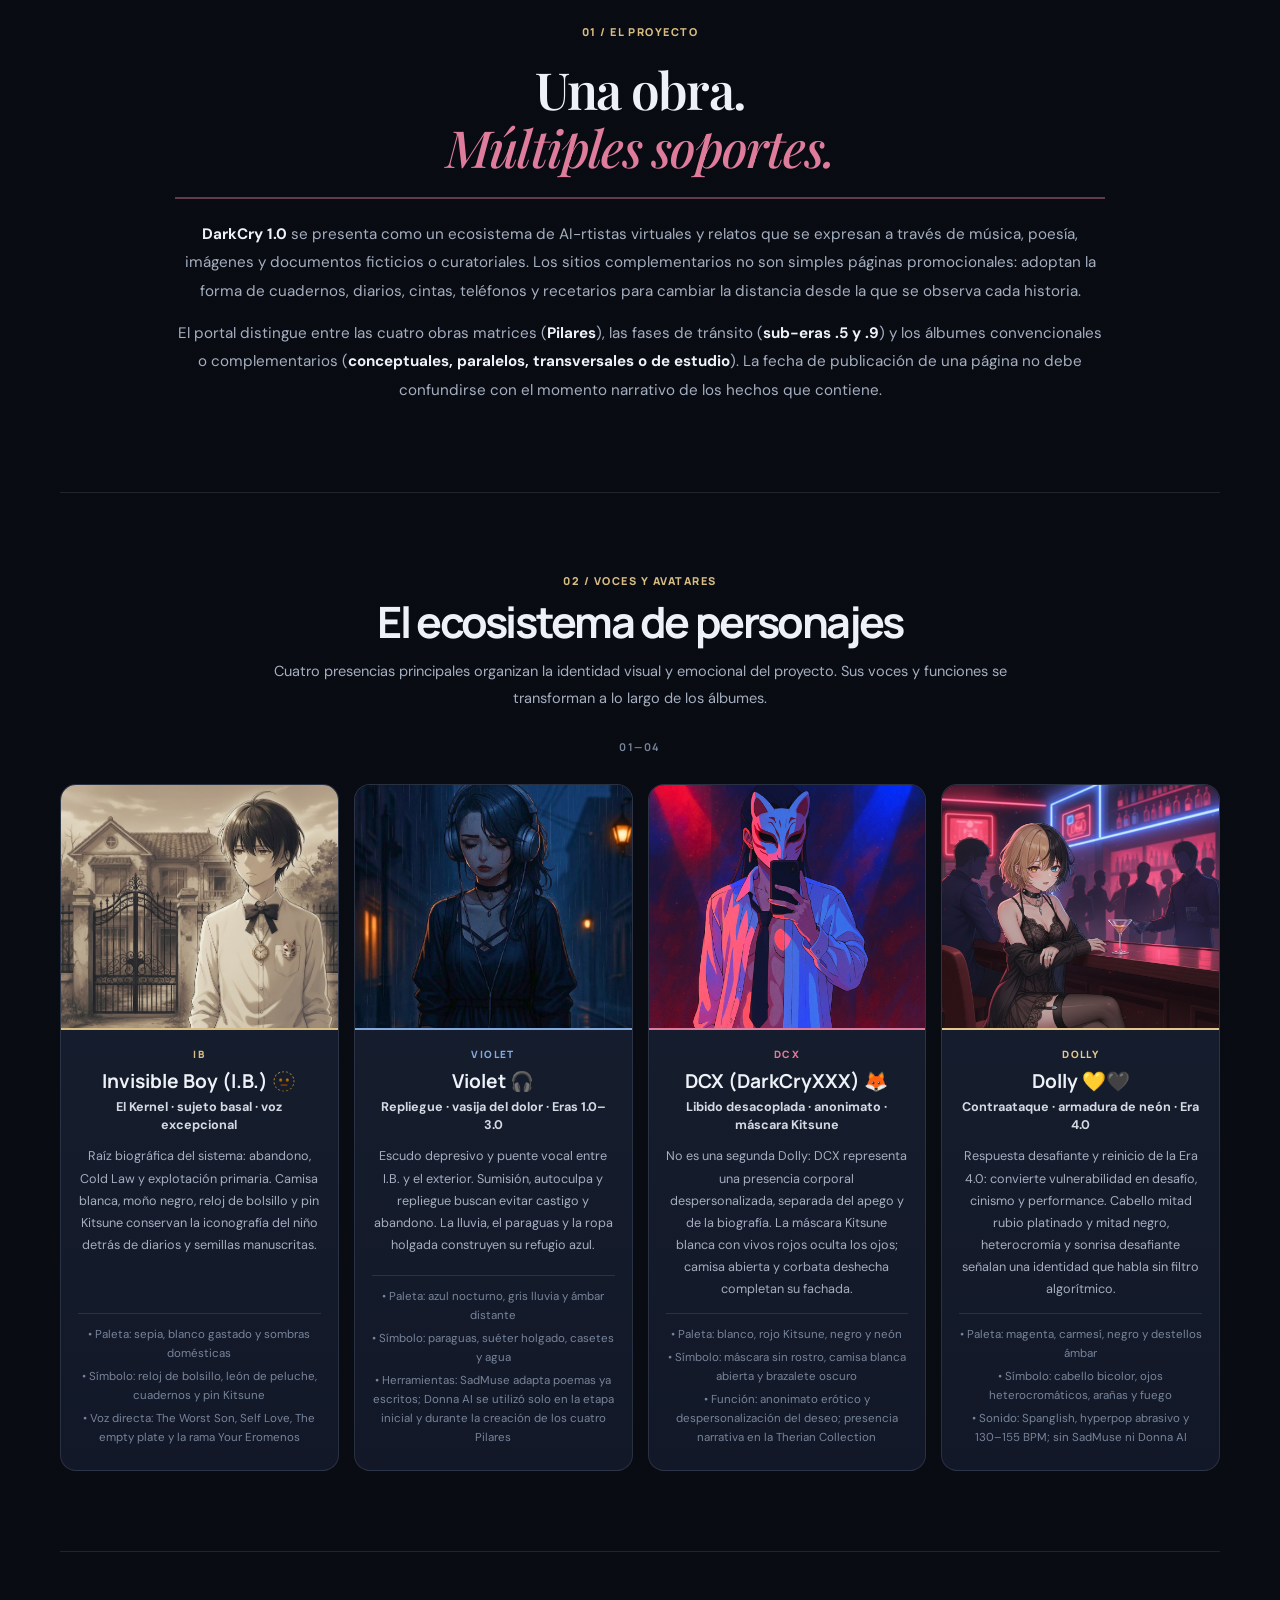
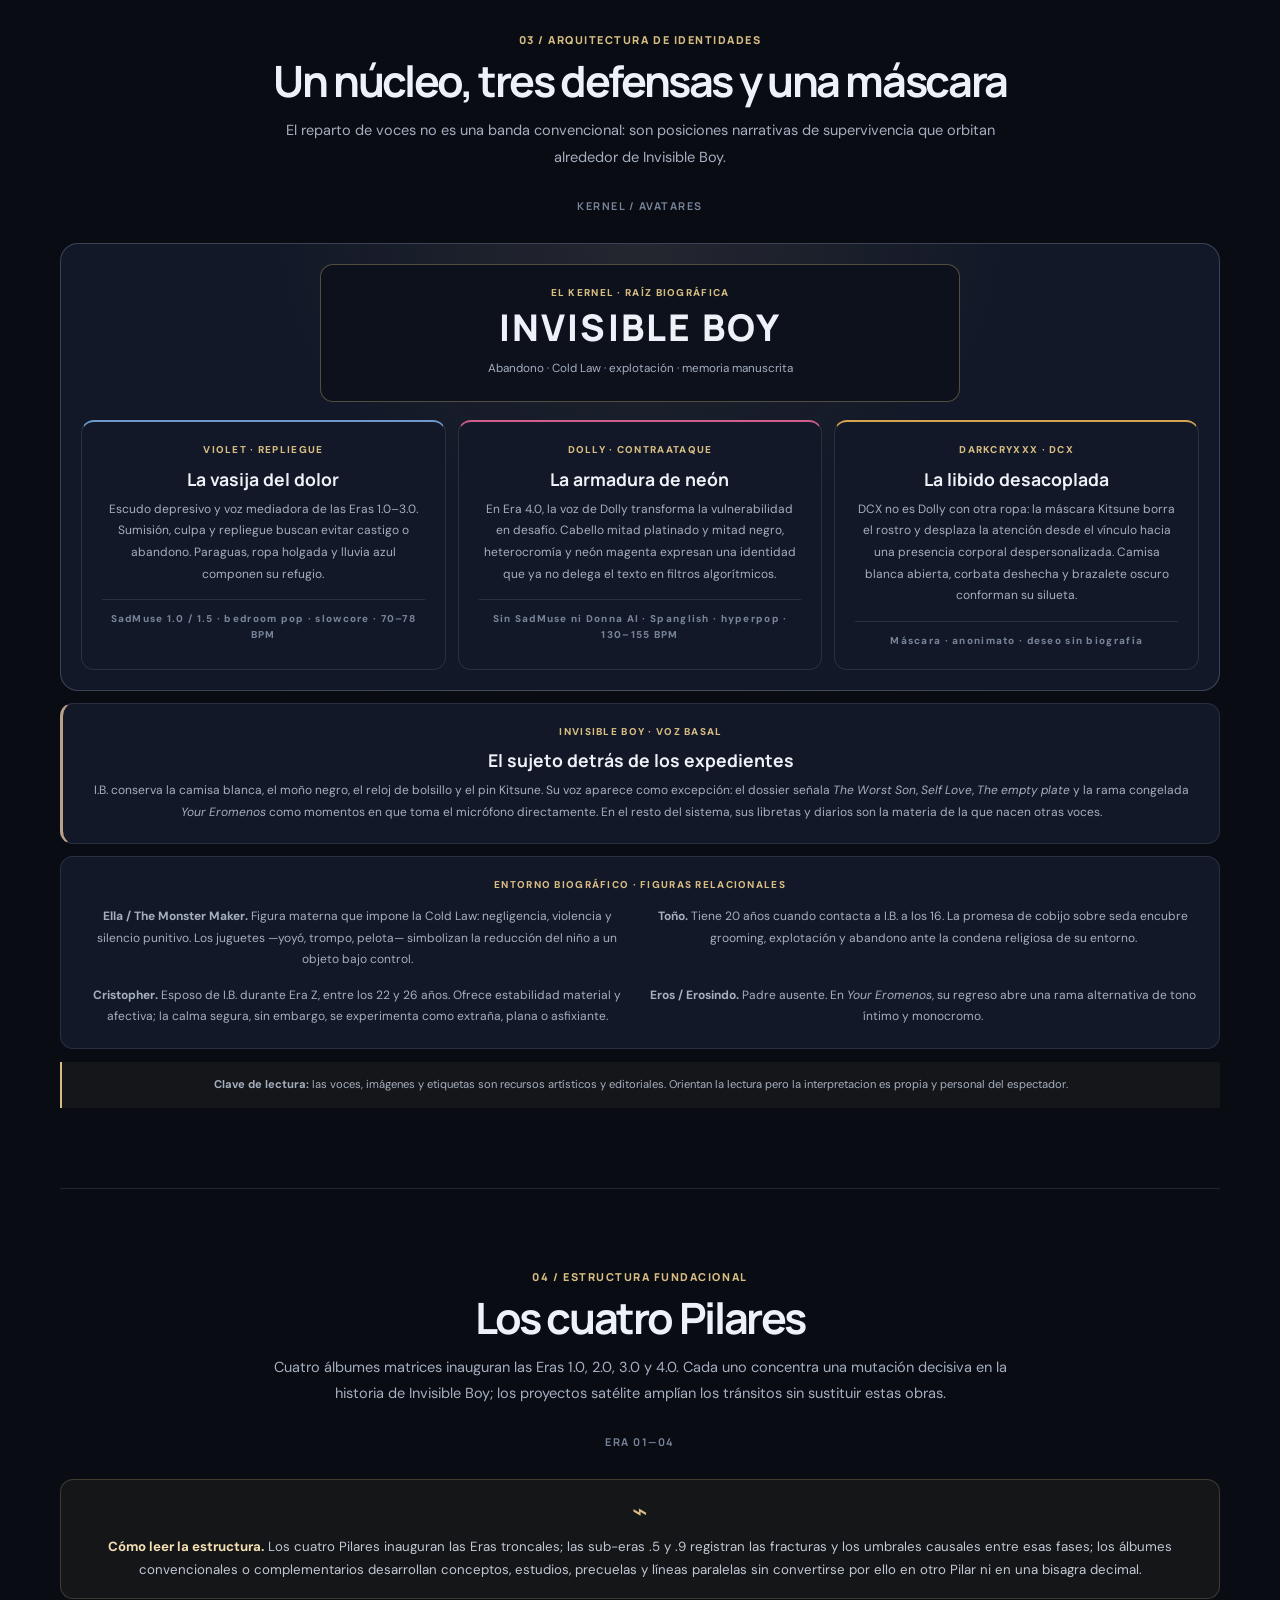
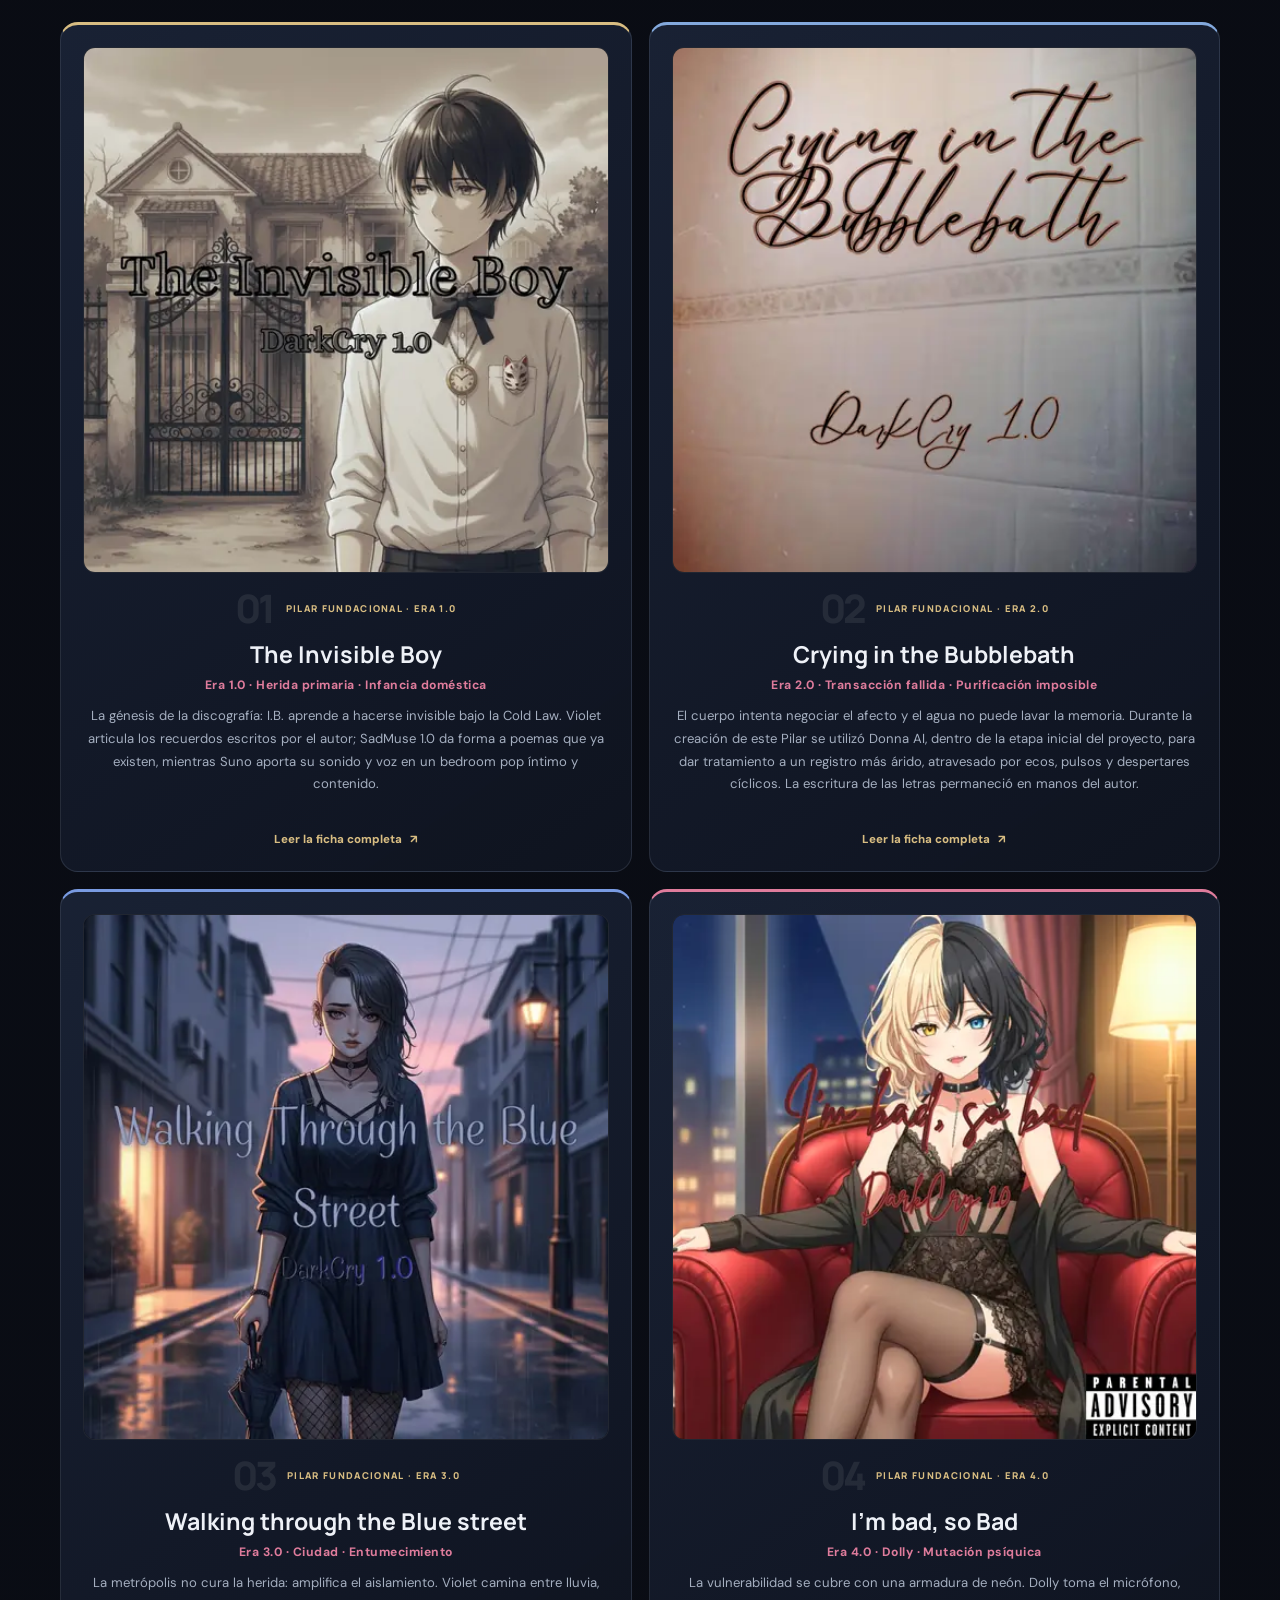
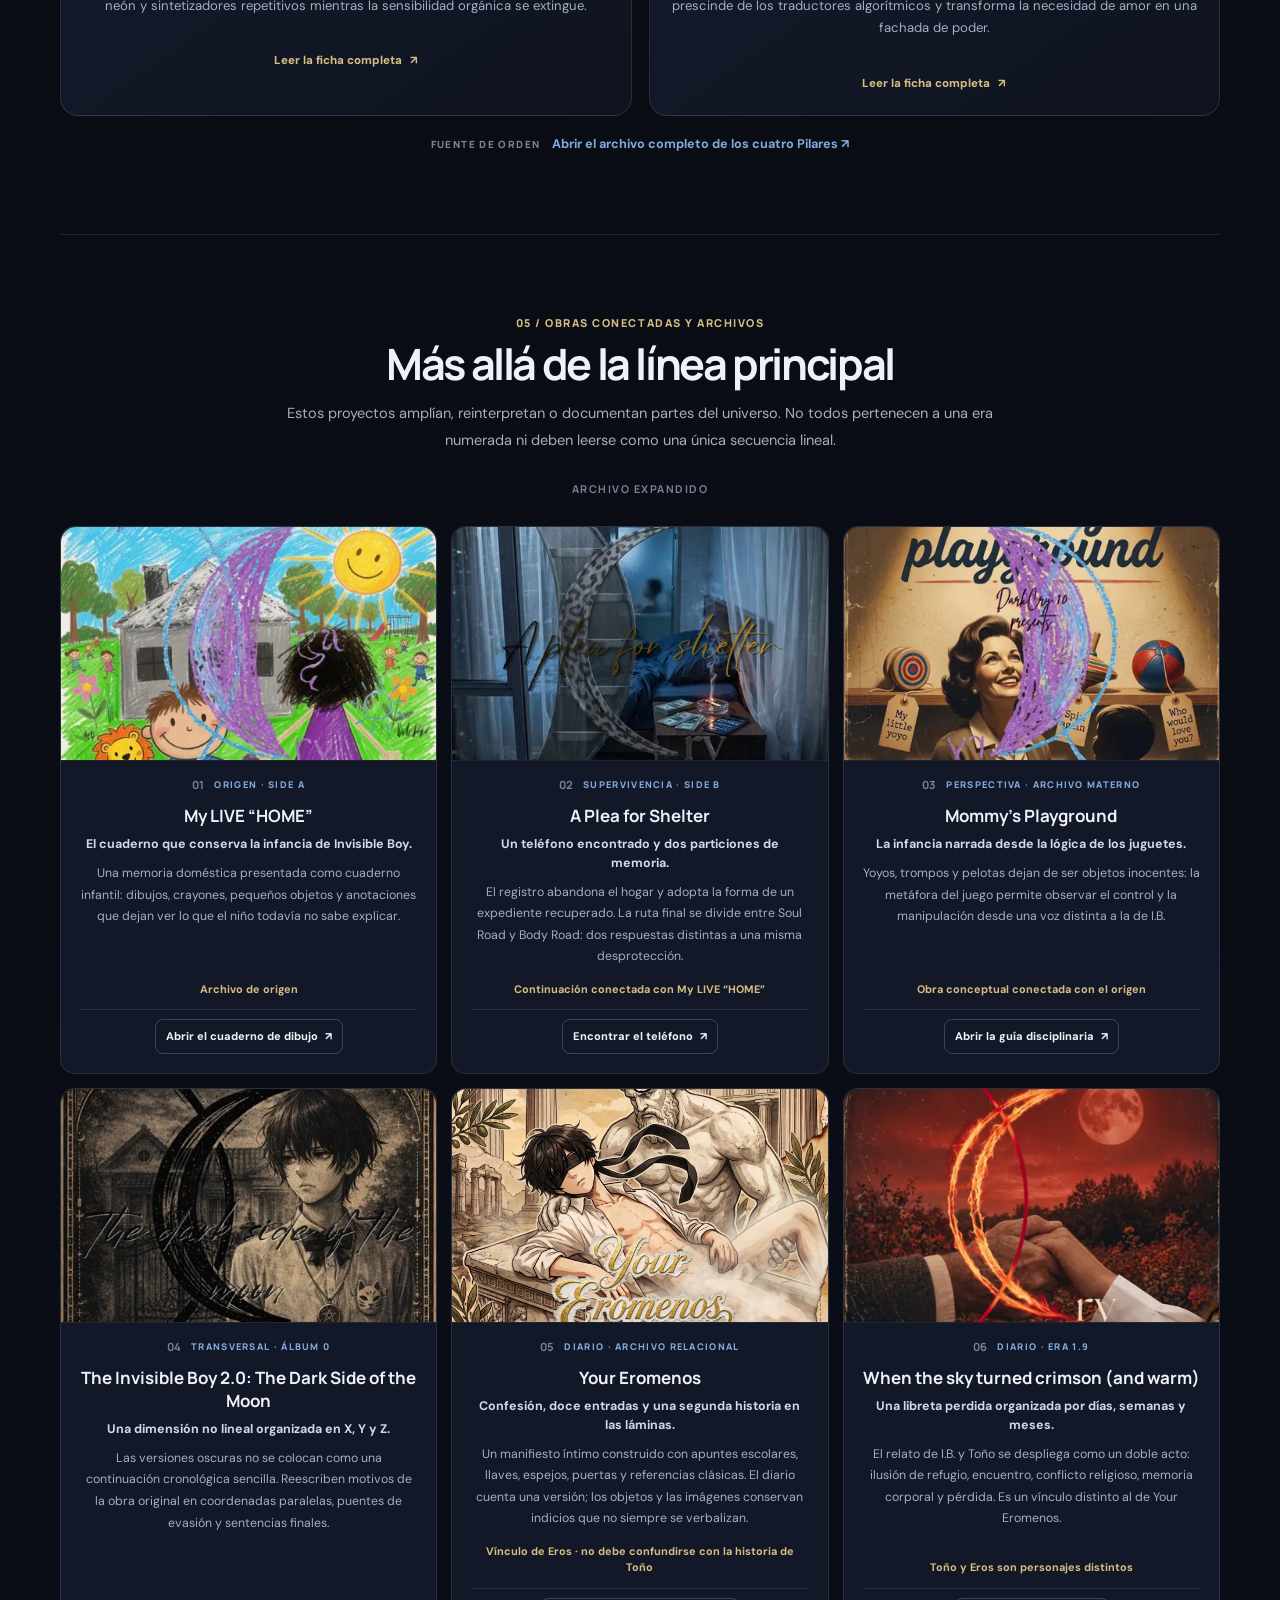
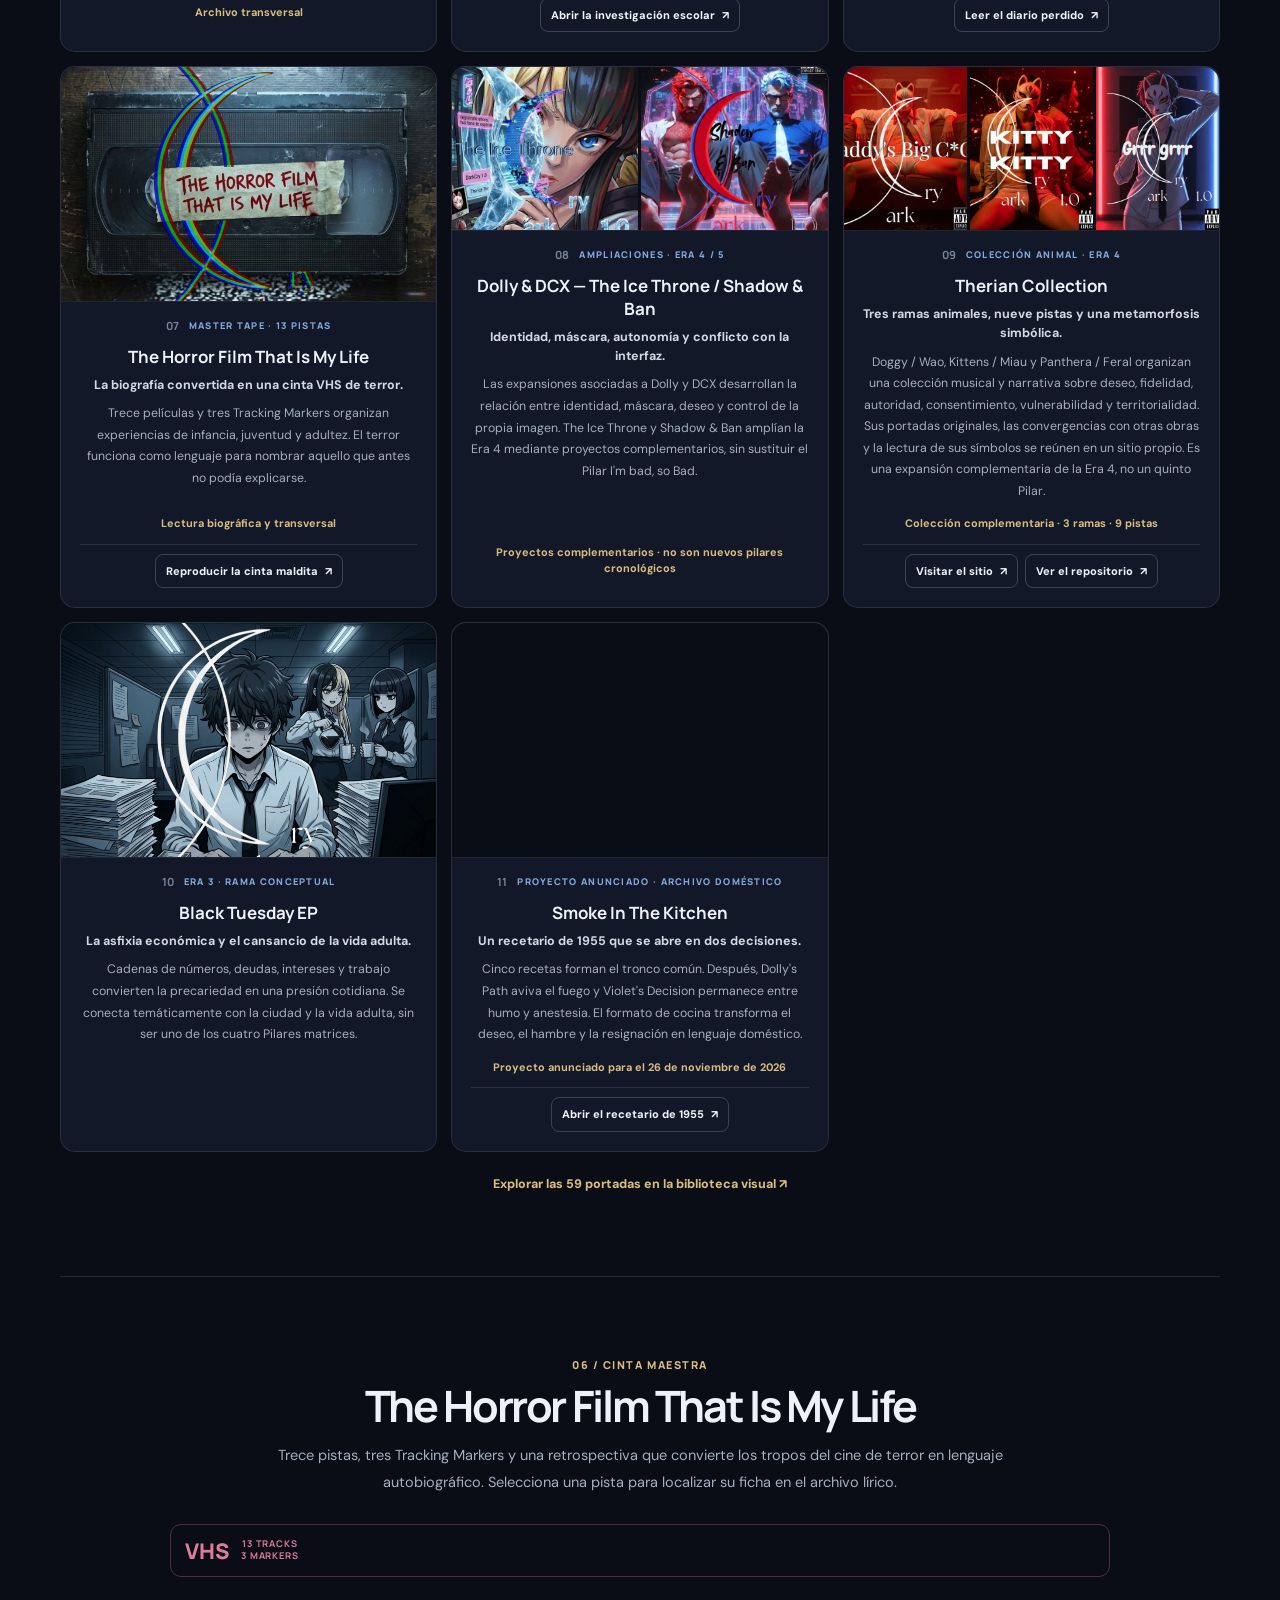
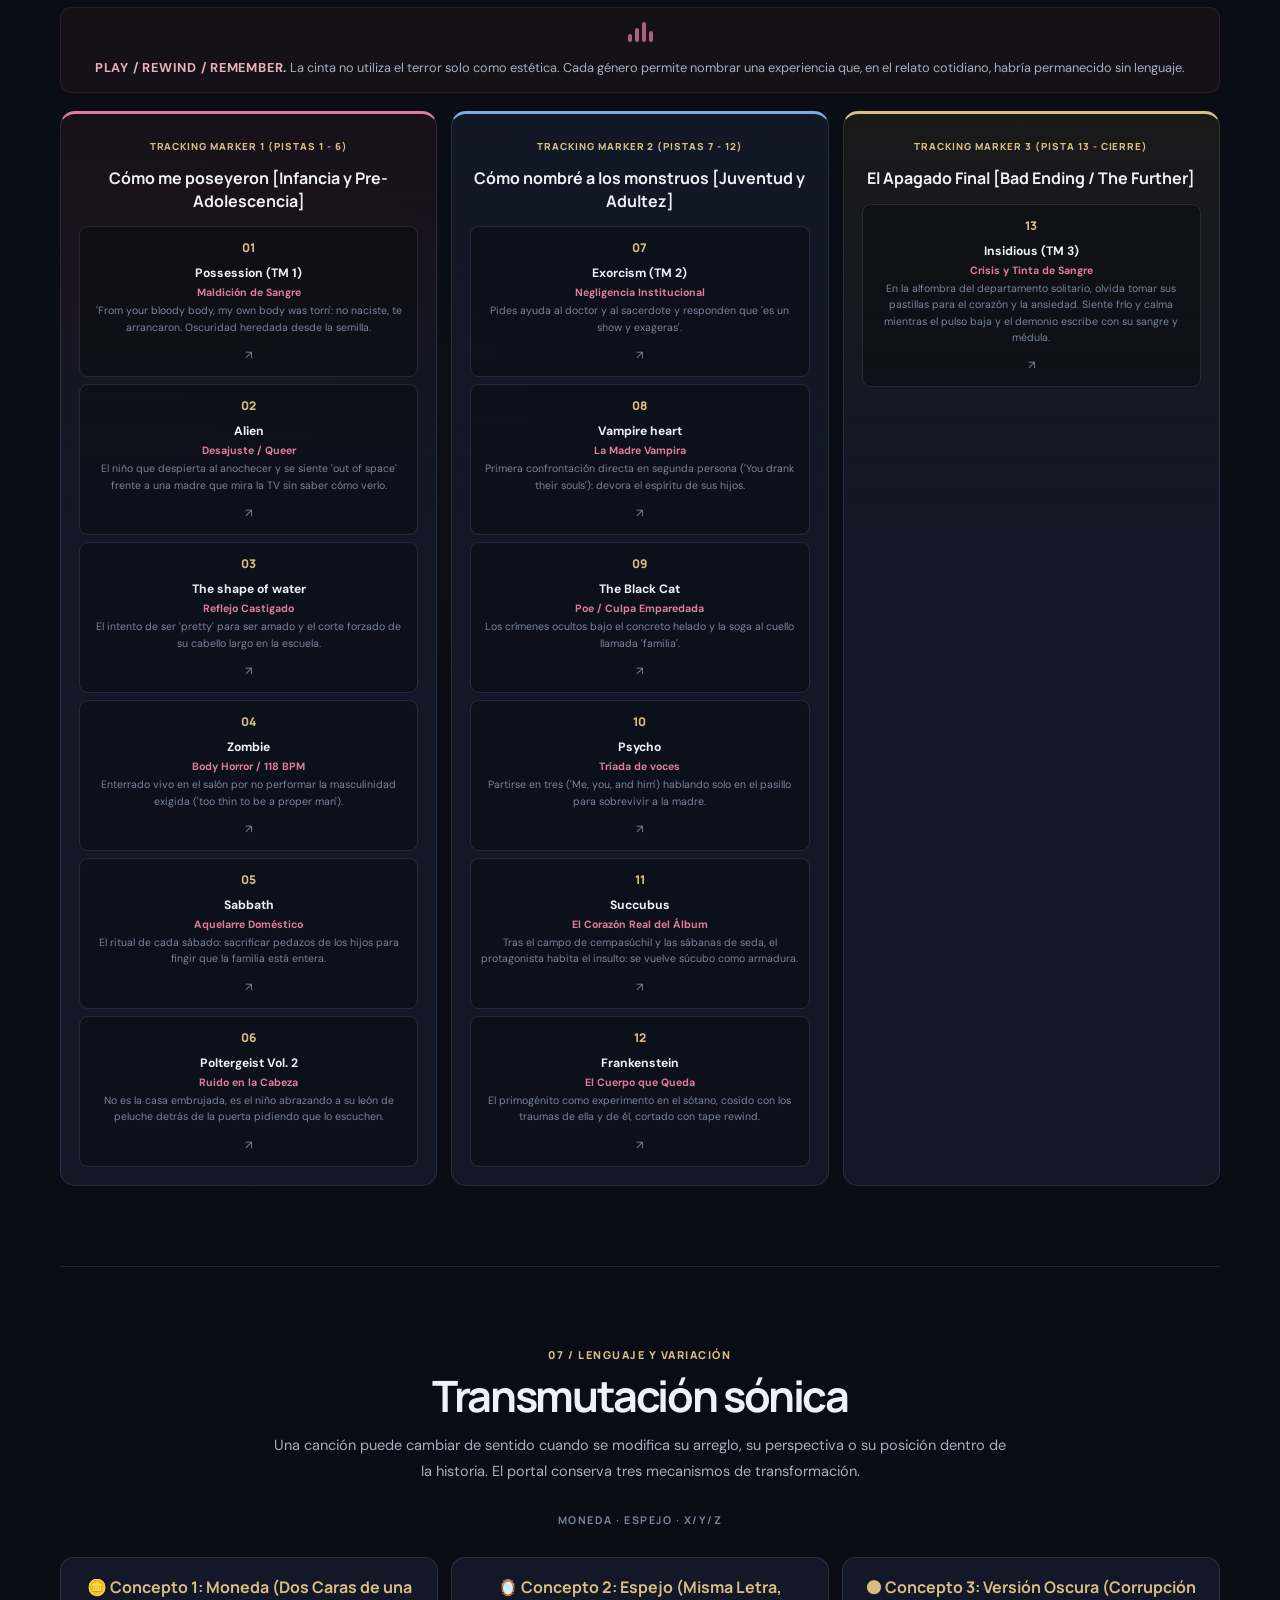
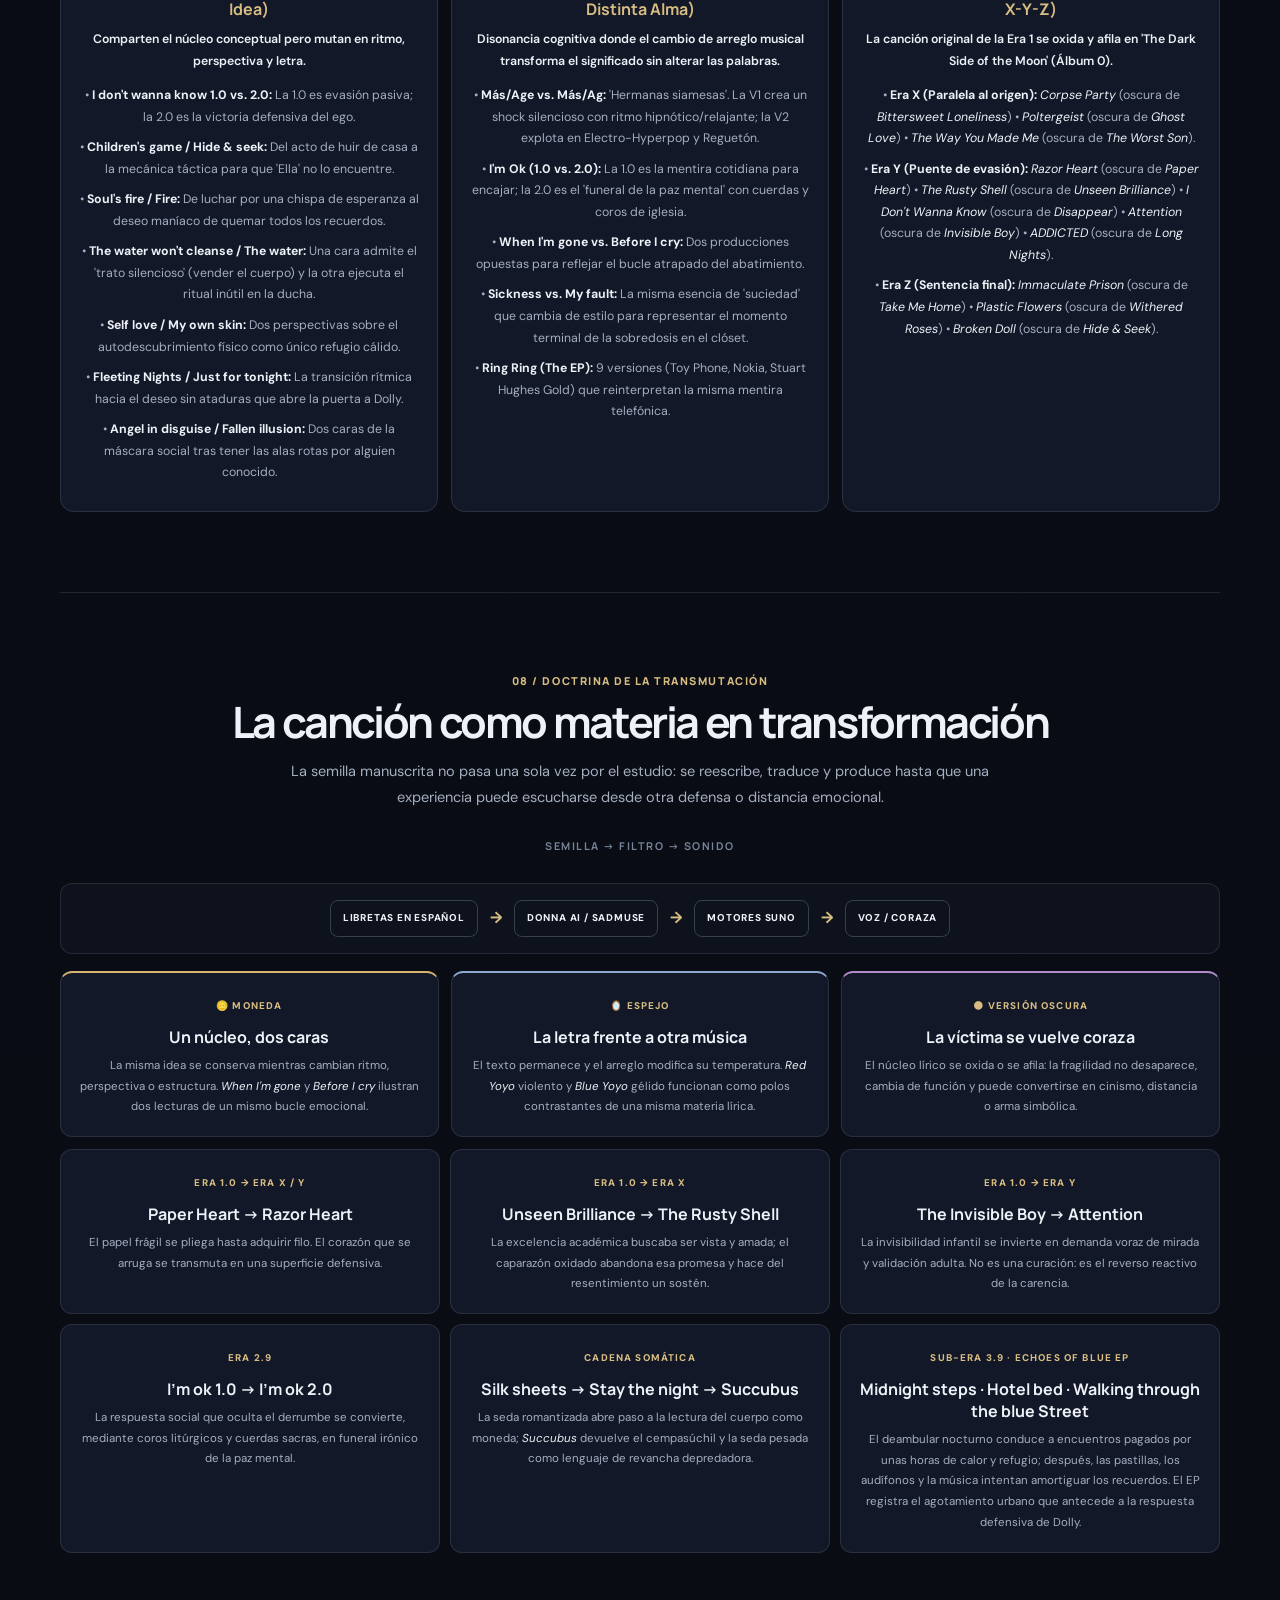
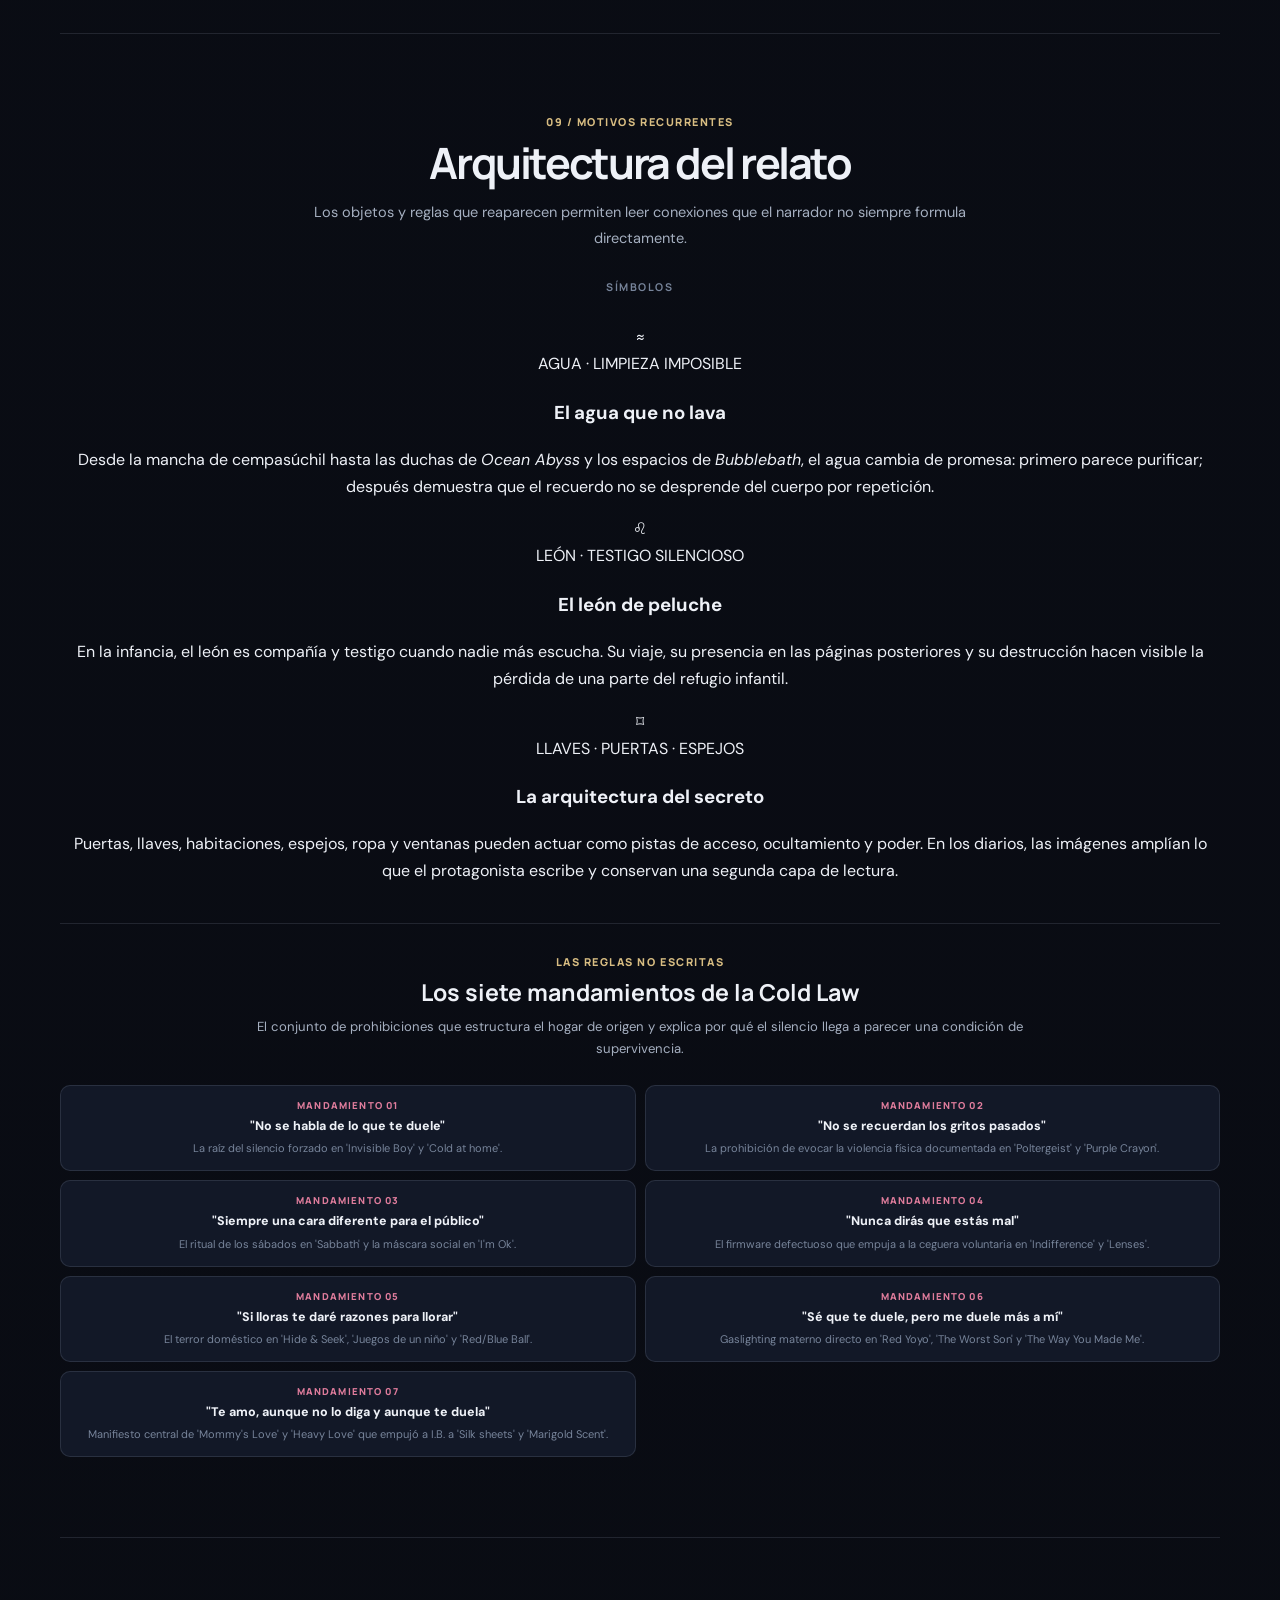
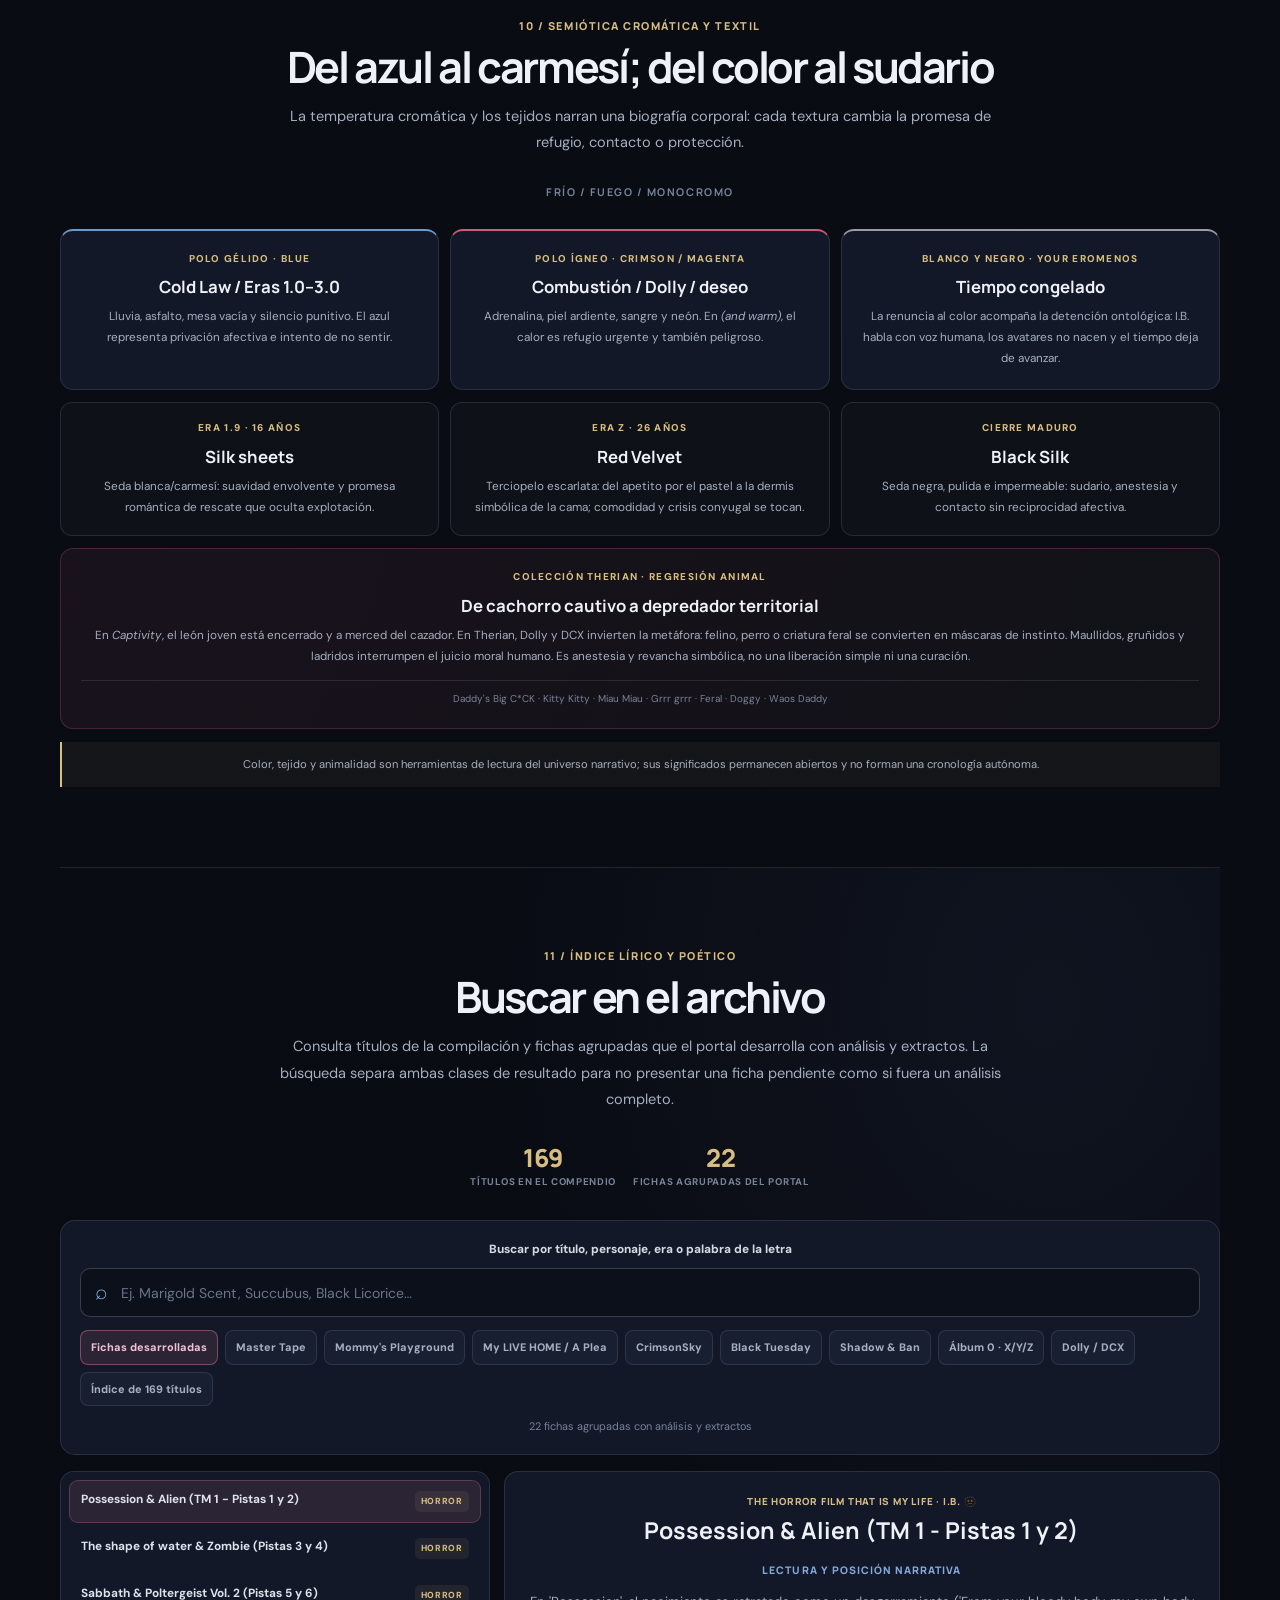
==== commit 8d0756bf: "Add Therian Collection and center portal layout" ====
--- a/index.html
+++ b/index.html
@@ -6,14 +6,14 @@
   <meta name="viewport" content="width=device-width, initial-scale=1">
   <meta name="theme-color" content="#090b12">
   <title>DarkCry 1.0 — Portal editorial 1.5 | Universo narrativo y archivo lírico</title>
-  <meta name="description" content="Portal oficial de DarkCry 1.0: universo musical, poético y narrativo. Conoce los cuatro Pilares, sus personajes y archivos conectados.">
+  <meta name="description" content="Portal oficial de DarkCry 1.0: universo musical, poético y narrativo. Conoce los cuatro Pilares, sus personajes y colecciones conectadas como Therian Collection.">
   <meta name="author" content="DarkCry 1.0">
   <meta name="robots" content="index, follow">
   <link rel="canonical" href="https://darkcry10.github.io/">
   <link rel="icon" type="image/png" href="assets/dcx_logo.png">
   <meta property="og:type" content="website">
   <meta property="og:title" content="DarkCry 1.0 — Archivo y universo">
-  <meta property="og:description" content="Donde la música da voz a lo que no cabe en palabras. Explora los cuatro Pilares de DarkCry 1.0.">
+  <meta property="og:description" content="Donde la música da voz a lo que no cabe en palabras. Explora los cuatro Pilares y las colecciones complementarias de DarkCry 1.0.">
   <meta property="og:url" content="https://darkcry10.github.io/">
   <meta property="og:image" content="https://darkcry10.github.io/assets/DarkCry%201.0%20logo%202.1.png">
   <meta name="twitter:card" content="summary_large_image">
@@ -64,7 +64,7 @@
         <a href="#personajes">Personajes</a><a href="#sistema-voces">Sistema de voces</a>
         <a href="#cronologia">Eras</a>
         <a href="https://darkcry10.github.io/los4pilares/">Los 4 Pilares</a>
-        <a href="#archivos">Archivos</a><a href="#alquimia">Alquimia</a><a href="#lenguaje-termico">Color y tejidos</a><a href="https://darkcry10.github.io/theatlas/">The Atlas</a>
+        <a href="#archivos">Archivos</a><a href="#alquimia">Alquimia</a><a href="#lenguaje-termico">Color y tejidos</a><a href="https://darkcry10.github.io/theatlas/">The Atlas</a><a href="https://darkcry10.github.io/TherianCollection/">Therian Collection</a>
         <a href="#master-tape">Master Tape</a>
         <a href="#archivo">Archivo lírico</a>
         <a href="#documentos">Documentos</a>
@@ -411,6 +411,7 @@
       </div>
       <nav class="site-footer__links" aria-label="Enlaces del pie de página">
         <a href="https://darkcry10.github.io/los4pilares/">Los 4 Pilares</a>
+        <a href="https://darkcry10.github.io/TherianCollection/">Therian Collection</a>
         <a href="#archivos">Archivos conectados</a>
         <a href="#archivo">Archivo lírico</a>
         <a href="#documentos">Documentos</a>
--- a/styles.css
+++ b/styles.css
@@ -512,24 +512,40 @@
 /* Emblema circular también en la cabecera */
 .brand__mark{display:block;width:39px;height:39px;flex:0 0 39px;object-fit:cover;object-position:center;border-radius:50%;overflow:hidden;border:1px solid var(--line-strong)}
 
-/* Canon expansion: layered continuity and Era Z */
-.canon-reading-grid,.era-z-dimensions,.era-z-routes{display:grid;grid-template-columns:repeat(2,minmax(0,1fr));gap:1rem}
-.canon-reading-grid article,.era-z-dimensions article,.route-a-card,.route-b-card,.era-z-common,.convergence-note{
-  border:1px solid var(--line,rgba(255,255,255,.12));border-radius:18px;padding:1.2rem;
-  background:linear-gradient(145deg,rgba(255,255,255,.045),rgba(255,255,255,.015));
-}
-.canon-reading-grid article small,.era-z-dimensions article span,.era-z-common small,.route-a-card small,.route-b-card small{
-  display:block;margin-bottom:.55rem;font-size:.68rem;letter-spacing:.14em;text-transform:uppercase;color:var(--accent-blue,#91b8dc)
-}
-.canon-reading-grid h3,.era-z-dimensions h3,.era-z-routes h3{margin:.2rem 0 .65rem}
-.canon-reading-grid p,.era-z-dimensions p,.era-z-routes p,.era-z-common p{line-height:1.7;color:var(--text-muted,#b8becb)}
-.convergence-note{margin-top:1rem;line-height:1.75;background:rgba(90,125,170,.09)}
-.convergence-note a,.era-z-links a{color:var(--accent-blue,#a8c5e4);text-decoration:none}
-.era-z-matrix{display:grid;gap:1rem;margin-top:1rem}
-.era-z-common{background:rgba(190,120,65,.09)}
-.era-z-routes{grid-template-columns:repeat(2,minmax(0,1fr))}
-.route-a-card{border-color:rgba(221,86,111,.35);background:linear-gradient(145deg,rgba(120,32,51,.18),rgba(255,255,255,.02))}
-.route-b-card{border-color:rgba(87,133,188,.35);background:linear-gradient(145deg,rgba(37,68,112,.2),rgba(255,255,255,.02))}
-.route-a-card small{color:#e994a5}.route-b-card small{color:#a9c8ee}
-.era-z-links{margin-top:1.2rem;font-size:.92rem}
-@media(max-width:760px){.canon-reading-grid,.era-z-dimensions,.era-z-routes{grid-template-columns:1fr}}
+
+/* COMPOSICIÓN CENTRALIZADA · ALINEACIÓN EDITORIAL GLOBAL */
+.page-shell{text-align:center}
+.site-header__inner{min-height:0;padding-block:15px;flex-direction:column;justify-content:center;gap:11px}
+.site-nav{justify-content:center}
+.hero__layout{grid-template-columns:1fr;justify-items:center;gap:33px}
+.hero__copy{width:100%;max-width:1000px;display:flex;flex-direction:column;align-items:center;text-align:center}
+.hero__description{margin-inline:auto}.authorship-note{margin-inline:auto;text-align:center}
+.hero__actions,.hero__metrics{justify-content:center}.hero__metrics{width:min(100%,680px)}
+.hero__art{width:min(100%,500px);margin-inline:auto}
+.intro-band__grid{grid-template-columns:1fr;gap:20px;text-align:center}
+.intro-band__text{max-width:930px;margin-inline:auto;padding:21px 0 0;border-left:0;border-top:2px solid rgba(223,124,156,.42)}
+.section-heading{flex-direction:column;align-items:center;justify-content:center;text-align:center}
+.section-heading>div{width:100%;max-width:940px}.section-heading p{margin-inline:auto}
+.section-index{text-align:center;padding-bottom:0}
+.characters-grid{justify-content:center}.character-card,.char-body,.char-traits{text-align:center}.char-body{align-items:center}
+.era-card{align-items:center;text-align:center}.era-card__top{justify-content:center}.era-card__albums{width:100%}
+.era-album{grid-template-columns:1fr;justify-items:center;text-align:center}
+.chronology-note{grid-template-columns:1fr;justify-items:center;text-align:center}.chronology-footnote{justify-content:center}
+.archive-grid{justify-content:center}.archive-card{align-items:center;text-align:center}
+.archive-card__top,.archive-card__links{justify-content:center}.archive-card__links{width:100%}
+.archive-card__description{max-width:43rem}.archive-visual-index{text-align:center}
+.master-intro{flex-direction:column;justify-content:center;text-align:center}.marker-card{text-align:center}
+.marker-track{grid-template-columns:1fr;justify-items:center;text-align:center}.marker-track__body{align-items:center}
+.archive-counts{justify-content:center}.archive-counts div{align-items:center}
+.cold-law-block{grid-template-columns:1fr;text-align:center}.cold-law-block__intro{max-width:780px;margin-inline:auto}
+.statement-card{margin-inline:auto;border-left:0;border-top:3px solid var(--rose);border-radius:13px;text-align:center}
+.document-feature,.source-doc-card{text-align:center}.document-actions{justify-content:center}
+.certificate-line{grid-template-columns:1fr;justify-items:center;text-align:center}.certificate-line strong{justify-self:center}
+.site-footer__inner{grid-template-columns:1fr;justify-items:center;text-align:center}
+.site-footer__brand{justify-content:center}.site-footer__links{justify-content:center}
+@media(max-width:760px){
+.site-header__inner{align-items:center}.site-nav,.site-nav.is-open{justify-content:center}
+.hero__layout{grid-template-columns:1fr}.section-heading{align-items:center}.section-index{text-align:center}
+.archive-counts,.site-footer__links{justify-content:center}.archive-counts div{align-items:center}
+.master-stamp{align-self:center}.master-intro{align-items:center}.site-footer__inner{grid-template-columns:1fr}
+}
